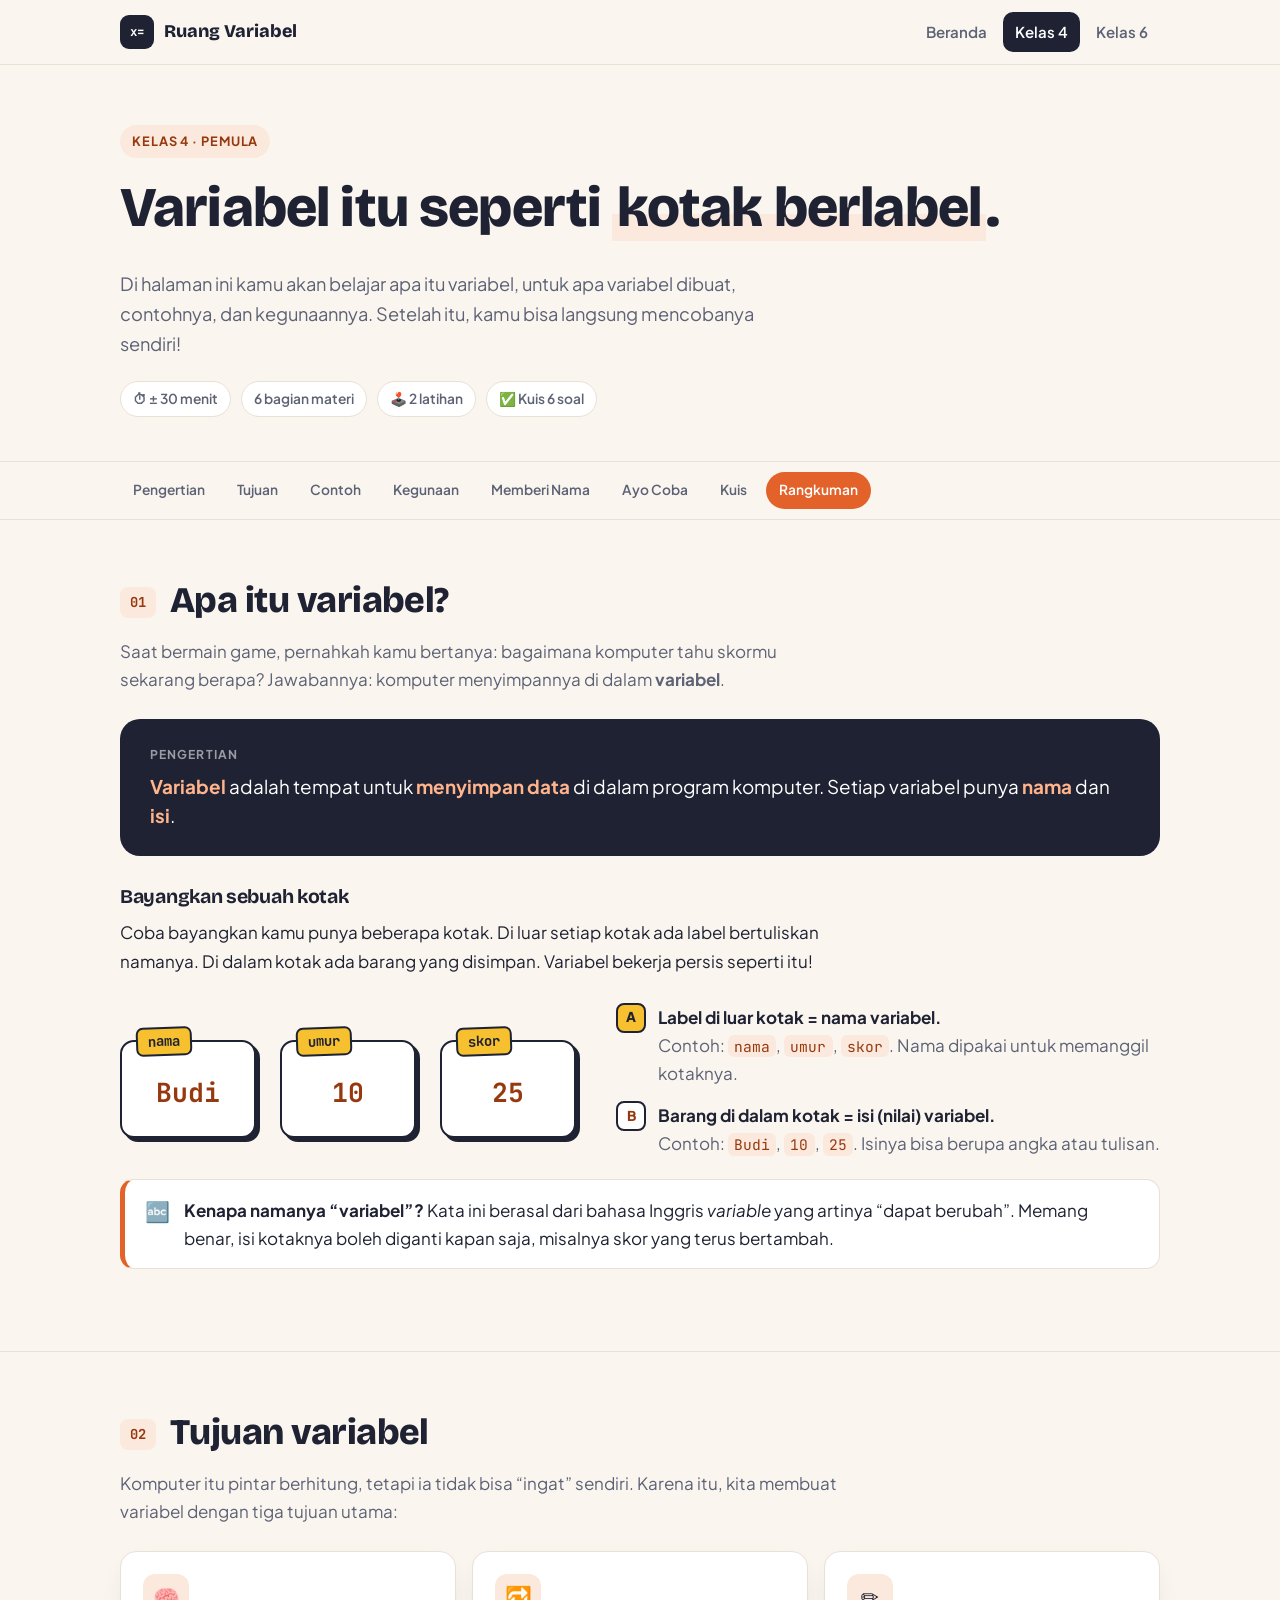
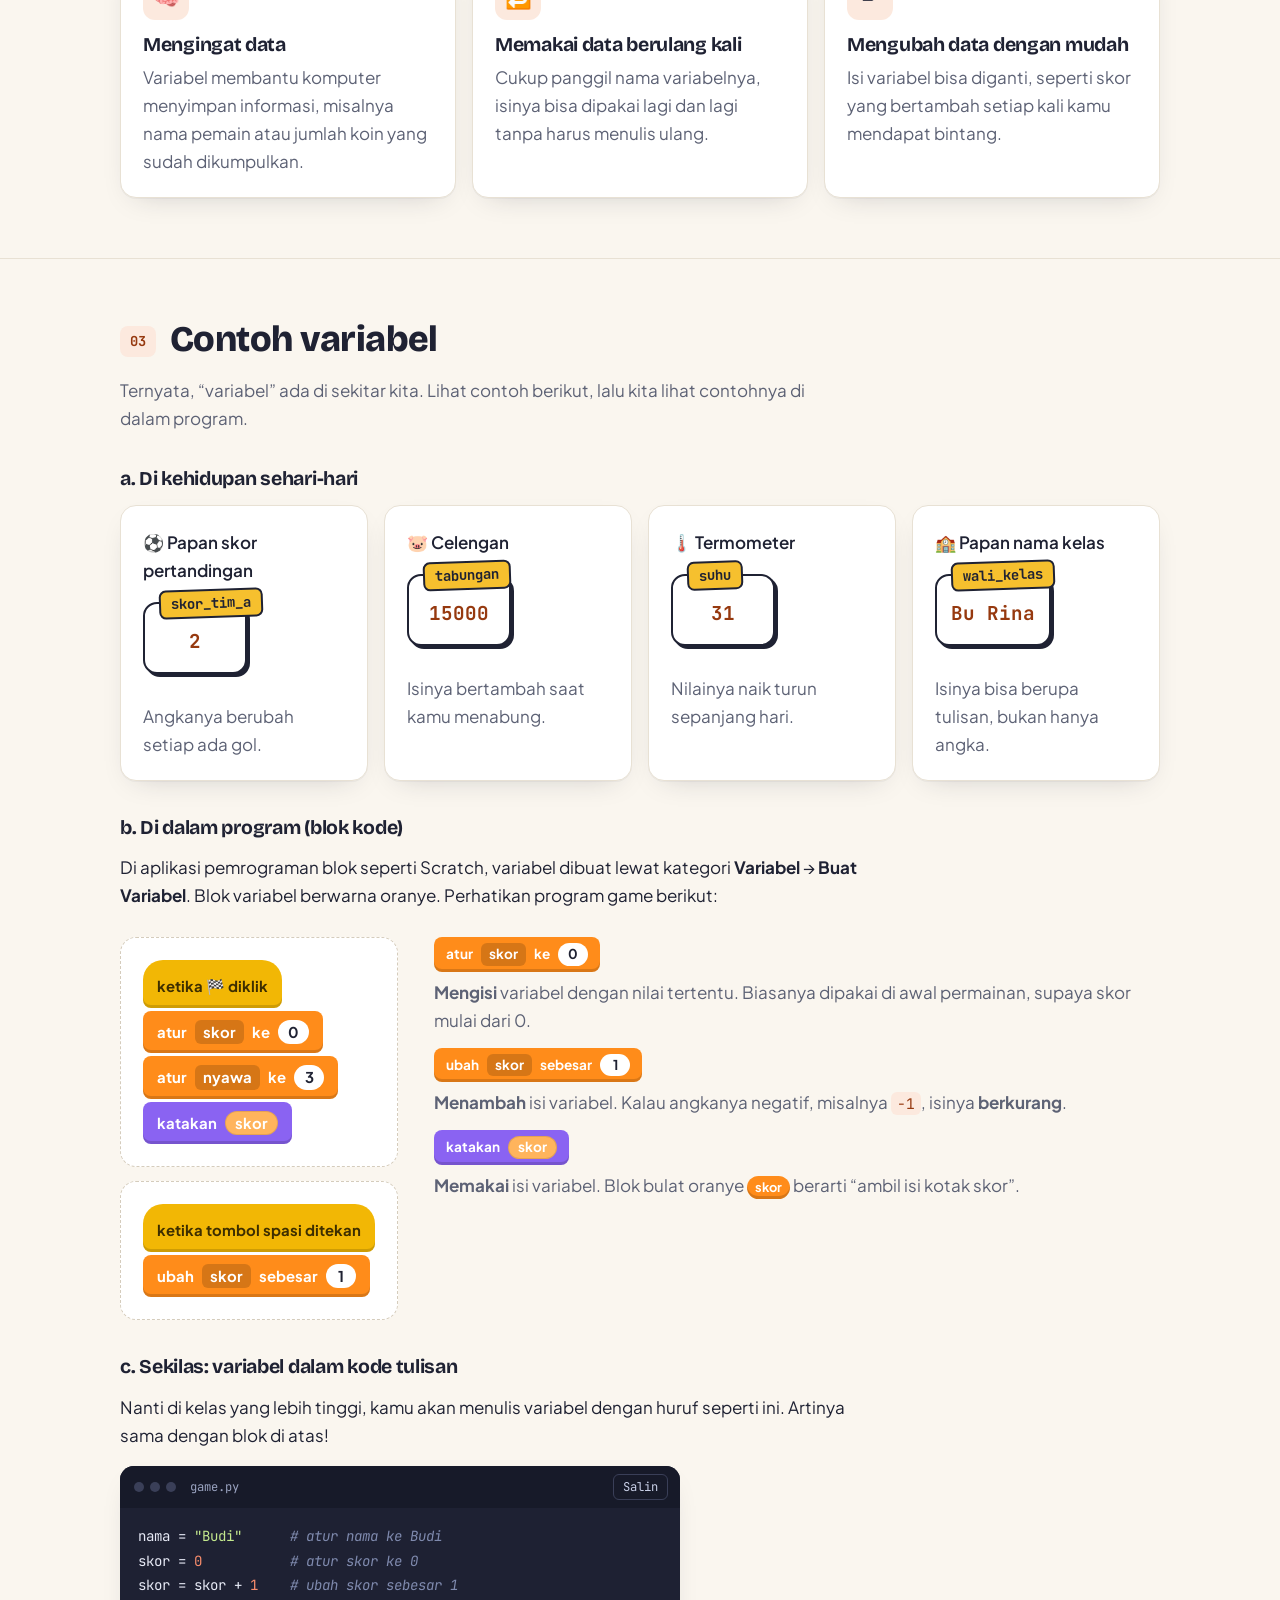
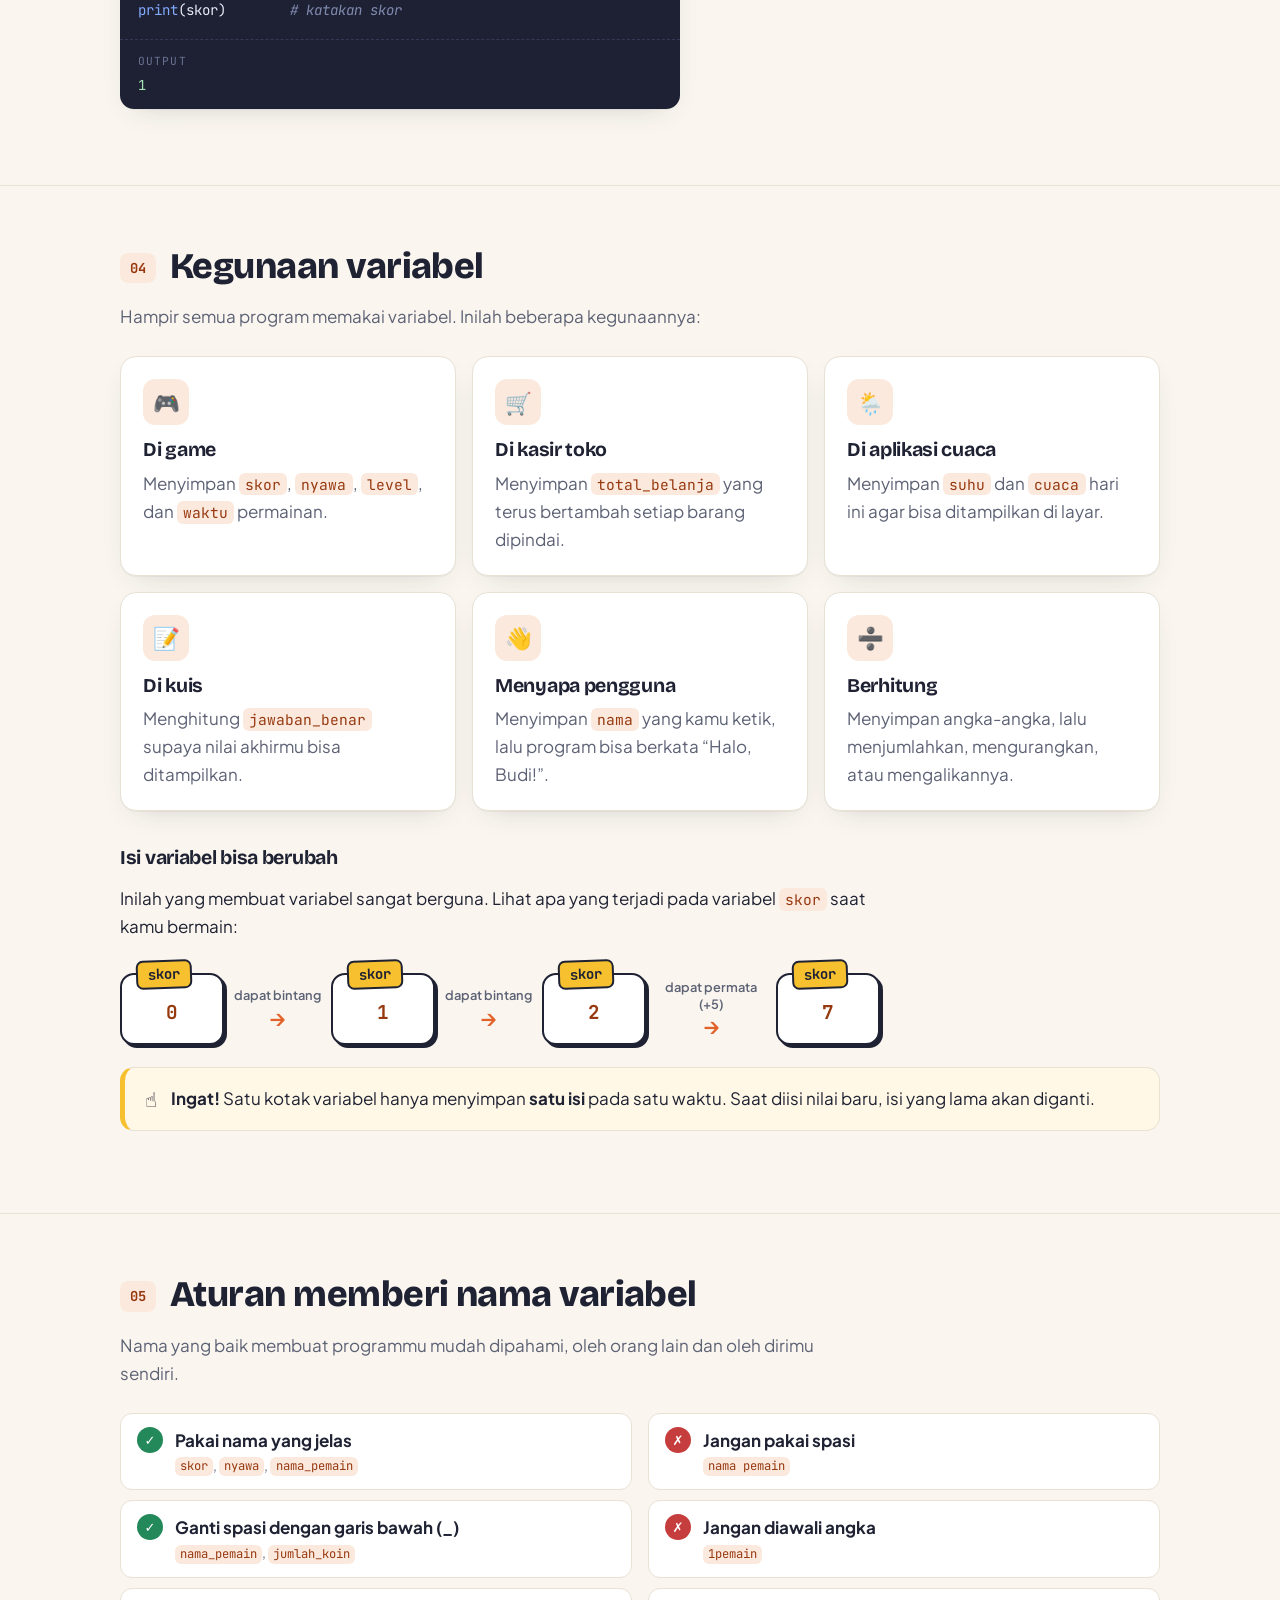
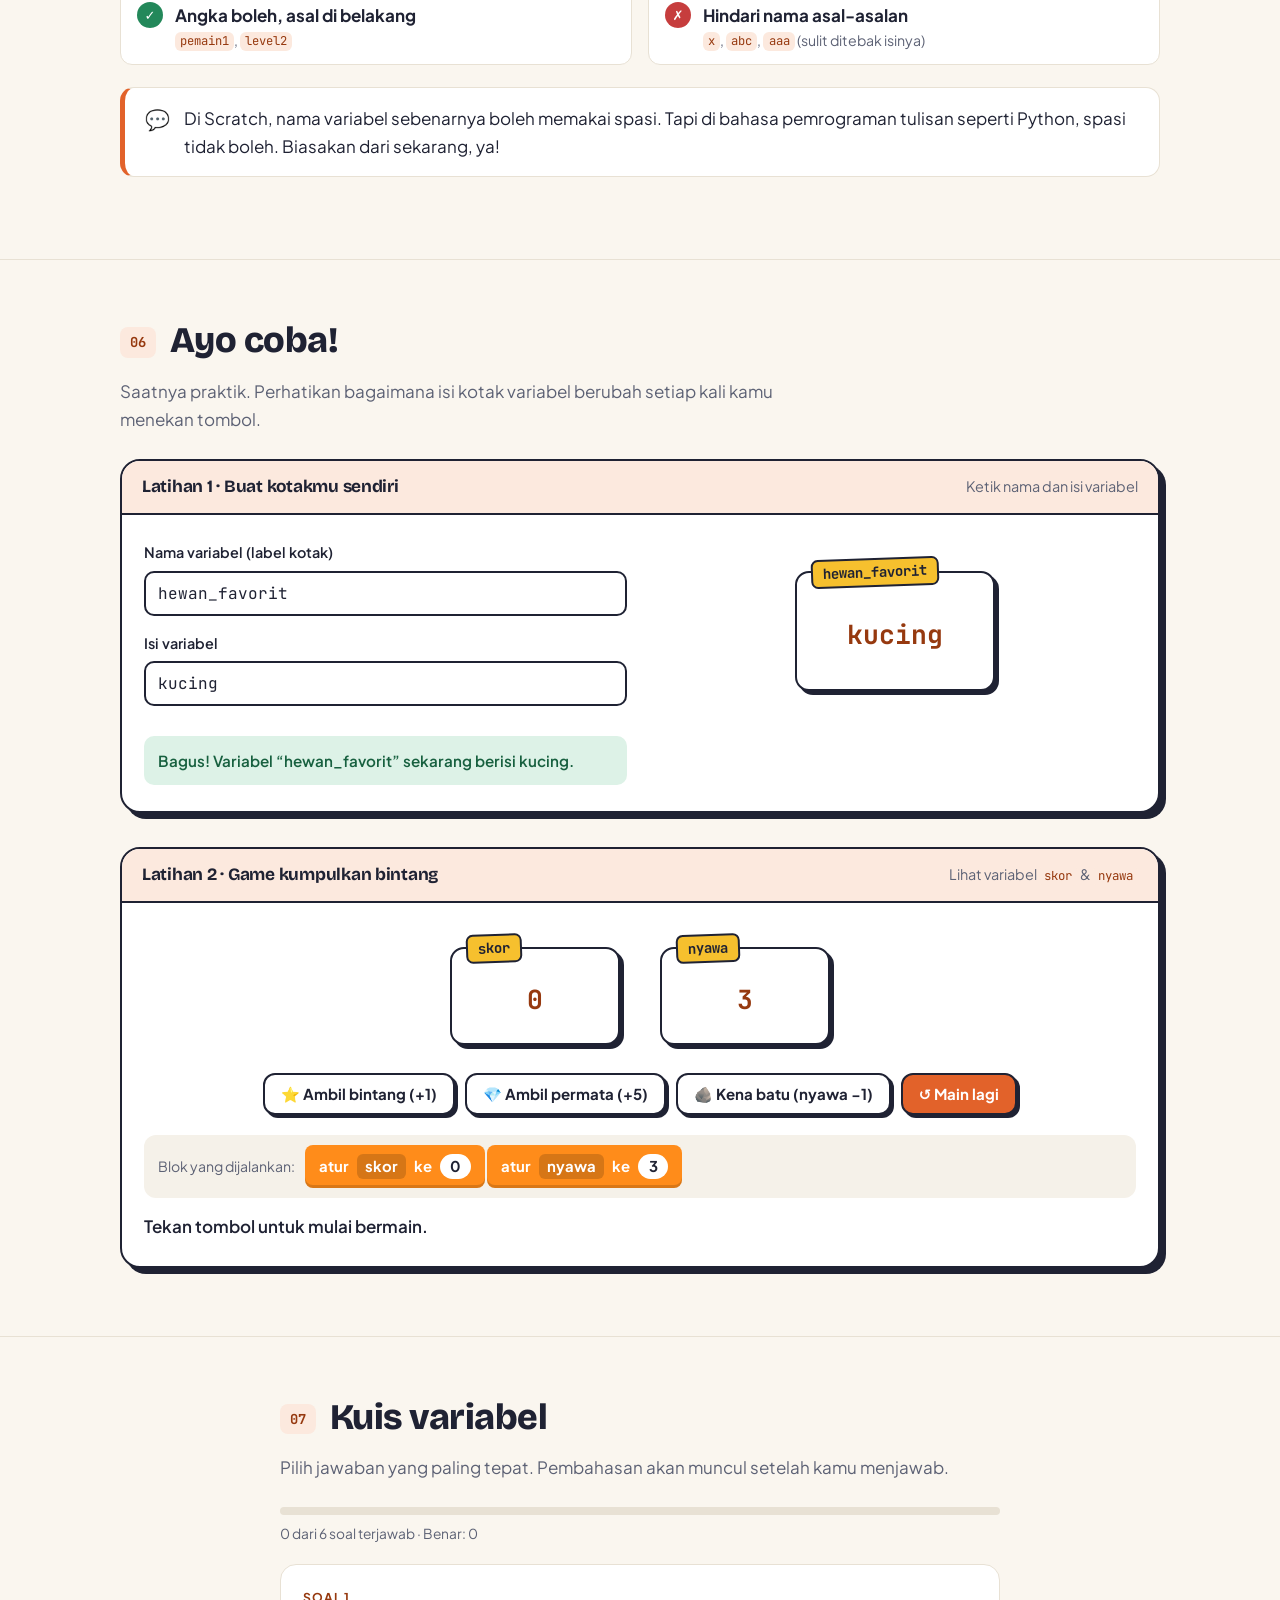
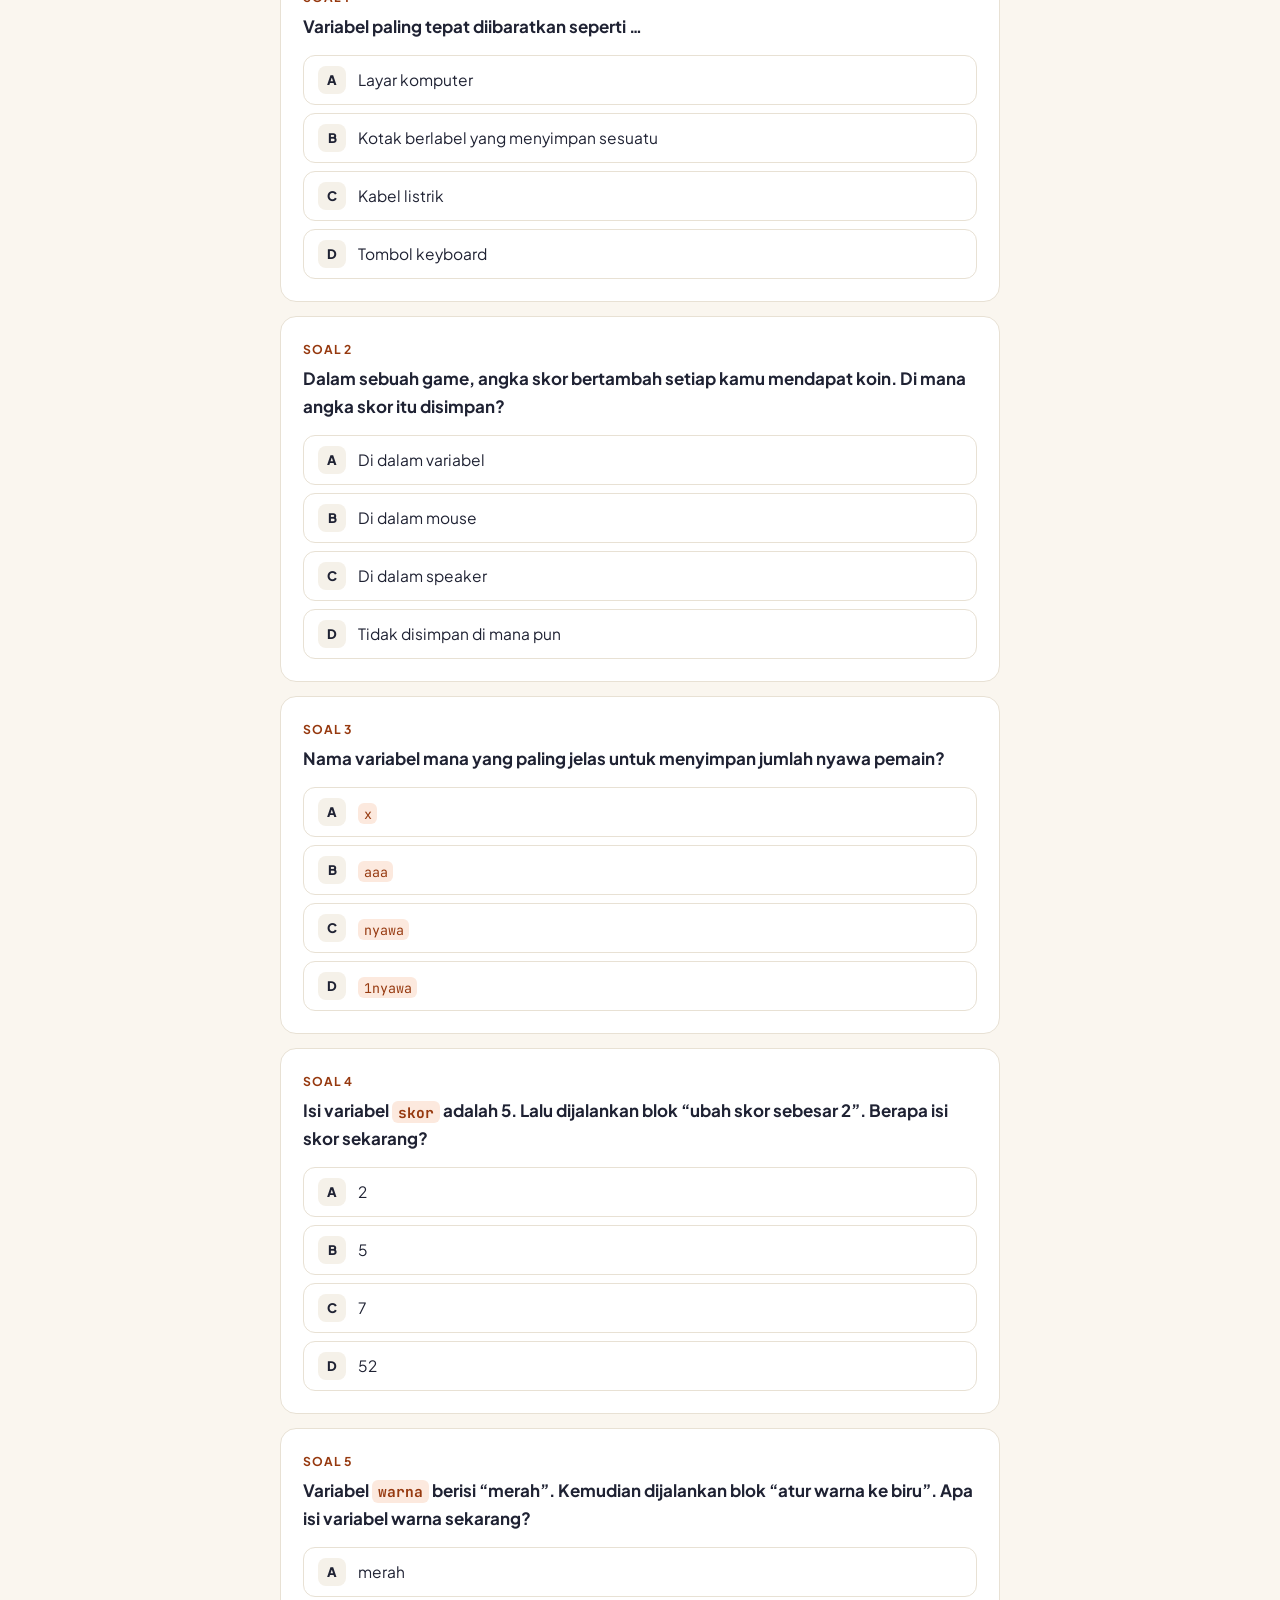
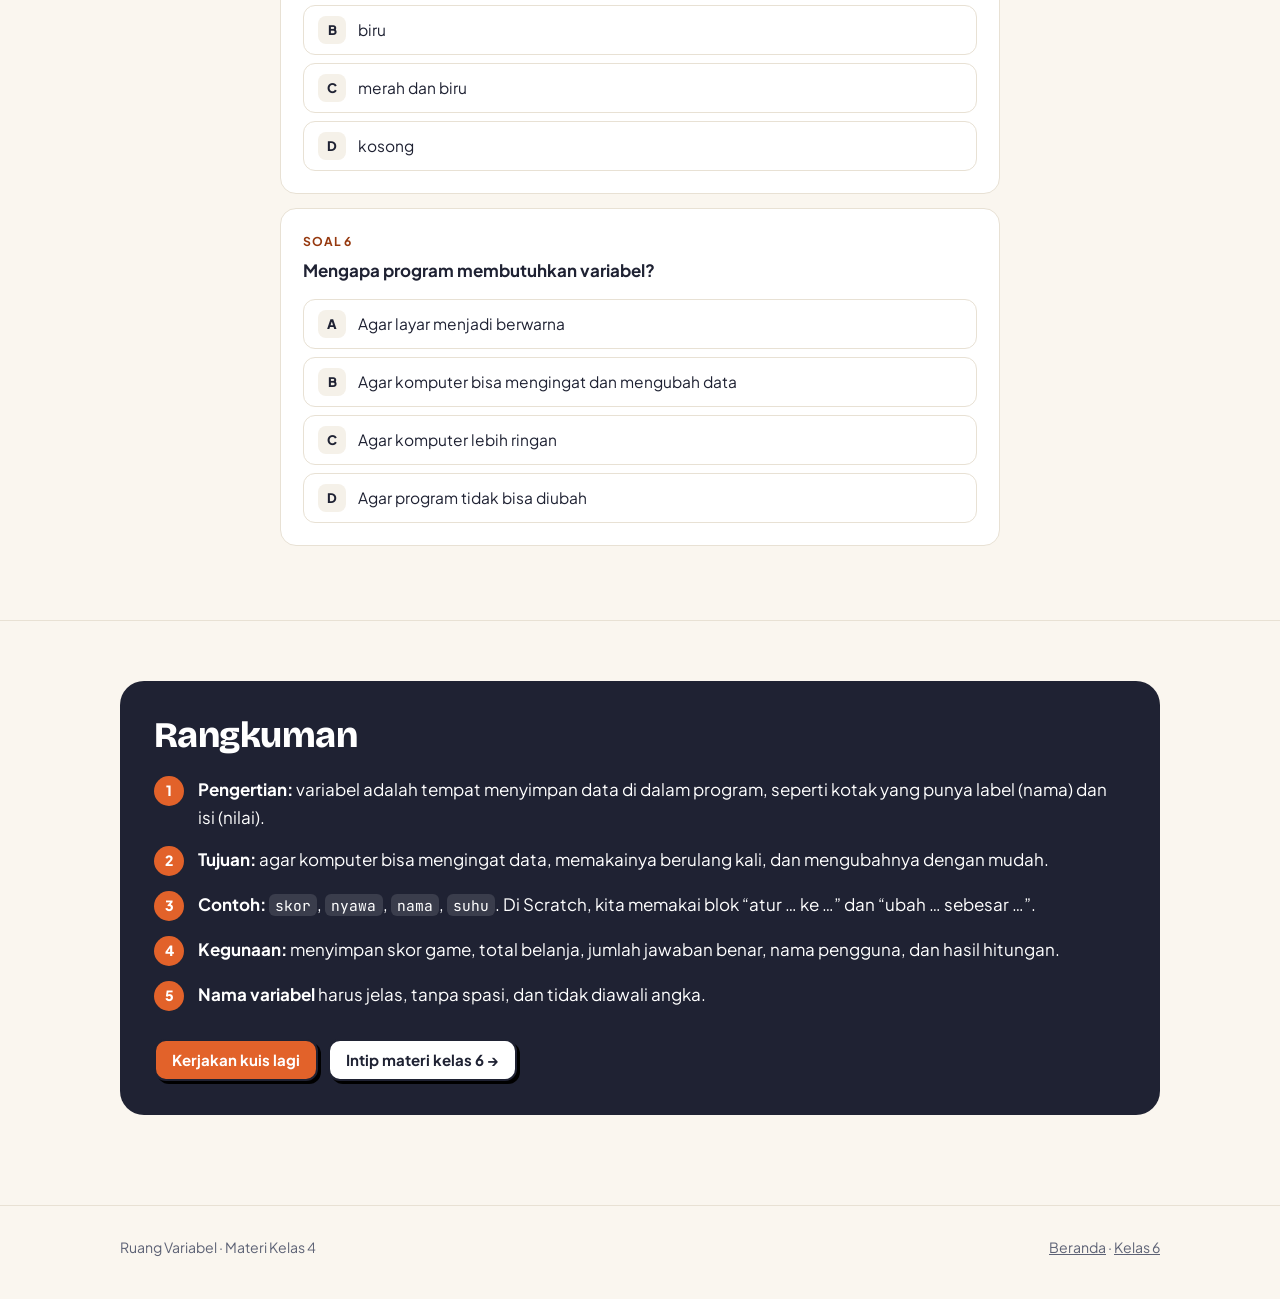
==== kelas-4.html @ c1d59a7d "Add files via upload" ====
<!doctype html>
<html lang="id">
<head>
  <meta charset="utf-8">
  <meta name="viewport" content="width=device-width, initial-scale=1">
  <title>Variabel Kelas 4 — Ruang Variabel</title>
  <meta name="description" content="Belajar variabel untuk kelas 4: pengertian, tujuan, contoh, kegunaan, aturan nama, game interaktif, dan kuis.">
  <meta name="theme-color" content="#FAF6EF">
  <link rel="icon" href="favicon.svg" type="image/svg+xml">
  <link rel="preconnect" href="https://fonts.googleapis.com">
  <link rel="preconnect" href="https://fonts.gstatic.com" crossorigin>
  <link href="https://fonts.googleapis.com/css2?family=Bricolage+Grotesque:opsz,wght@12..96,600;12..96,800&family=JetBrains+Mono:wght@400;600;700&family=Plus+Jakarta+Sans:wght@400;500;600;700&display=swap" rel="stylesheet">
  <link rel="stylesheet" href="style.css">
</head>
<body class="k4">

<header class="nav">
  <div class="container nav-inner">
    <a class="brand" href="index.html"><span class="brand-mark">x=</span><span class="brand-text">Ruang Variabel</span></a>
    <nav class="nav-links" aria-label="Navigasi utama">
      <a href="index.html">Beranda</a>
      <a href="kelas-4.html" aria-current="page">Kelas 4</a>
      <a href="kelas-6.html">Kelas 6</a>
    </nav>
  </div>
</header>

<main>
  <section class="hero">
    <div class="container">
      <span class="eyebrow">Kelas 4 · Pemula</span>
      <h1>Variabel itu seperti <span class="mark">kotak berlabel</span>.</h1>
      <p class="lead">Di halaman ini kamu akan belajar apa itu variabel, untuk apa variabel dibuat, contohnya, dan kegunaannya. Setelah itu, kamu bisa langsung mencobanya sendiri!</p>
      <div class="hero-meta">
        <span class="pill">⏱ ± 30 menit</span>
        <span class="pill">6 bagian materi</span>
        <span class="pill">🕹️ 2 latihan</span>
        <span class="pill">✅ Kuis 6 soal</span>
      </div>
    </div>
  </section>

  <nav class="toc" aria-label="Daftar isi">
    <div class="toc-inner">
      <a href="#pengertian">Pengertian</a>
      <a href="#tujuan">Tujuan</a>
      <a href="#contoh">Contoh</a>
      <a href="#kegunaan">Kegunaan</a>
      <a href="#nama">Memberi Nama</a>
      <a href="#coba">Ayo Coba</a>
      <a href="#kuis">Kuis</a>
      <a href="#rangkuman">Rangkuman</a>
    </div>
  </nav>

  <!-- 01 PENGERTIAN -->
  <section class="section" id="pengertian">
    <div class="container">
      <div class="section-head"><span class="section-num">01</span><h2>Apa itu variabel?</h2></div>
      <p class="section-intro">Saat bermain game, pernahkah kamu bertanya: bagaimana komputer tahu skormu sekarang berapa? Jawabannya: komputer menyimpannya di dalam <strong>variabel</strong>.</p>

      <div class="definition">
        <span class="label">Pengertian</span>
        <strong>Variabel</strong> adalah tempat untuk <strong>menyimpan data</strong> di dalam program komputer. Setiap variabel punya <strong>nama</strong> dan <strong>isi</strong>.
      </div>

      <h3>Bayangkan sebuah kotak</h3>
      <p class="prose">Coba bayangkan kamu punya beberapa kotak. Di luar setiap kotak ada label bertuliskan namanya. Di dalam kotak ada barang yang disimpan. Variabel bekerja persis seperti itu!</p>

      <div class="anatomy mt-2">
        <div class="vbox-row">
          <div class="vbox"><span class="vbox-label">nama</span><span class="vbox-value">Budi</span></div>
          <div class="vbox"><span class="vbox-label">umur</span><span class="vbox-value">10</span></div>
          <div class="vbox"><span class="vbox-label">skor</span><span class="vbox-value">25</span></div>
        </div>
        <ul class="anatomy-list">
          <li><span class="dot yellow">A</span><div><strong>Label di luar kotak = nama variabel.</strong><br><span class="muted">Contoh: <code>nama</code>, <code>umur</code>, <code>skor</code>. Nama dipakai untuk memanggil kotaknya.</span></div></li>
          <li><span class="dot white">B</span><div><strong>Barang di dalam kotak = isi (nilai) variabel.</strong><br><span class="muted">Contoh: <code>Budi</code>, <code>10</code>, <code>25</code>. Isinya bisa berupa angka atau tulisan.</span></div></li>
        </ul>
      </div>

      <div class="callout">
        <span class="callout-icon">🔤</span>
        <div><p><strong>Kenapa namanya “variabel”?</strong> Kata ini berasal dari bahasa Inggris <em>variable</em> yang artinya “dapat berubah”. Memang benar, isi kotaknya boleh diganti kapan saja, misalnya skor yang terus bertambah.</p></div>
      </div>
    </div>
  </section>

  <!-- 02 TUJUAN -->
  <section class="section" id="tujuan">
    <div class="container">
      <div class="section-head"><span class="section-num">02</span><h2>Tujuan variabel</h2></div>
      <p class="section-intro">Komputer itu pintar berhitung, tetapi ia tidak bisa “ingat” sendiri. Karena itu, kita membuat variabel dengan tiga tujuan utama:</p>
      <div class="grid grid-3">
        <div class="card">
          <div class="icon">🧠</div>
          <h3>Mengingat data</h3>
          <p>Variabel membantu komputer menyimpan informasi, misalnya nama pemain atau jumlah koin yang sudah dikumpulkan.</p>
        </div>
        <div class="card">
          <div class="icon">🔁</div>
          <h3>Memakai data berulang kali</h3>
          <p>Cukup panggil nama variabelnya, isinya bisa dipakai lagi dan lagi tanpa harus menulis ulang.</p>
        </div>
        <div class="card">
          <div class="icon">✏️</div>
          <h3>Mengubah data dengan mudah</h3>
          <p>Isi variabel bisa diganti, seperti skor yang bertambah setiap kali kamu mendapat bintang.</p>
        </div>
      </div>
    </div>
  </section>

  <!-- 03 CONTOH -->
  <section class="section" id="contoh">
    <div class="container">
      <div class="section-head"><span class="section-num">03</span><h2>Contoh variabel</h2></div>
      <p class="section-intro">Ternyata, “variabel” ada di sekitar kita. Lihat contoh berikut, lalu kita lihat contohnya di dalam program.</p>

      <h3 class="subhead">a. Di kehidupan sehari-hari</h3>
      <div class="grid grid-4">
        <div class="card">
          <p class="mb-0" style="color:var(--ink);font-weight:600">⚽ Papan skor pertandingan</p>
          <div class="vbox-row"><div class="vbox sm"><span class="vbox-label">skor_tim_a</span><span class="vbox-value">2</span></div></div>
          <p class="mt-2">Angkanya berubah setiap ada gol.</p>
        </div>
        <div class="card">
          <p class="mb-0" style="color:var(--ink);font-weight:600">🐷 Celengan</p>
          <div class="vbox-row"><div class="vbox sm"><span class="vbox-label">tabungan</span><span class="vbox-value">15000</span></div></div>
          <p class="mt-2">Isinya bertambah saat kamu menabung.</p>
        </div>
        <div class="card">
          <p class="mb-0" style="color:var(--ink);font-weight:600">🌡️ Termometer</p>
          <div class="vbox-row"><div class="vbox sm"><span class="vbox-label">suhu</span><span class="vbox-value">31</span></div></div>
          <p class="mt-2">Nilainya naik turun sepanjang hari.</p>
        </div>
        <div class="card">
          <p class="mb-0" style="color:var(--ink);font-weight:600">🏫 Papan nama kelas</p>
          <div class="vbox-row"><div class="vbox sm"><span class="vbox-label">wali_kelas</span><span class="vbox-value">Bu Rina</span></div></div>
          <p class="mt-2">Isinya bisa berupa tulisan, bukan hanya angka.</p>
        </div>
      </div>

      <h3 class="subhead">b. Di dalam program (blok kode)</h3>
      <p class="prose">Di aplikasi pemrograman blok seperti Scratch, variabel dibuat lewat kategori <strong>Variabel</strong> → <strong>Buat Variabel</strong>. Blok variabel berwarna oranye. Perhatikan program game berikut:</p>

      <div class="blocks-wrap mt-2">
        <div>
          <div class="blocks" aria-label="Program saat bendera hijau diklik">
            <span class="blk event">ketika 🏁 diklik</span>
            <span class="blk var">atur <span class="drop">skor</span> ke <span class="slot">0</span></span>
            <span class="blk var">atur <span class="drop">nyawa</span> ke <span class="slot">3</span></span>
            <span class="blk look">katakan <span class="rnd">skor</span></span>
          </div>
          <div class="blocks" aria-label="Program saat tombol spasi ditekan">
            <span class="blk event">ketika tombol spasi ditekan</span>
            <span class="blk var">ubah <span class="drop">skor</span> sebesar <span class="slot">1</span></span>
          </div>
        </div>
        <ul class="block-legend">
          <li>
            <span class="blk var">atur <span class="drop">skor</span> ke <span class="slot">0</span></span>
            <p><strong>Mengisi</strong> variabel dengan nilai tertentu. Biasanya dipakai di awal permainan, supaya skor mulai dari 0.</p>
          </li>
          <li>
            <span class="blk var">ubah <span class="drop">skor</span> sebesar <span class="slot">1</span></span>
            <p><strong>Menambah</strong> isi variabel. Kalau angkanya negatif, misalnya <code>-1</code>, isinya <strong>berkurang</strong>.</p>
          </li>
          <li>
            <span class="blk look">katakan <span class="rnd">skor</span></span>
            <p><strong>Memakai</strong> isi variabel. Blok bulat oranye <span class="blk var" style="padding:1px 8px;font-size:.8rem;border-radius:999px">skor</span> berarti “ambil isi kotak skor”.</p>
          </li>
        </ul>
      </div>

      <h3 class="subhead">c. Sekilas: variabel dalam kode tulisan</h3>
      <p class="prose">Nanti di kelas yang lebih tinggi, kamu akan menulis variabel dengan huruf seperti ini. Artinya sama dengan blok di atas!</p>
      <div class="code" style="max-width:560px">
        <div class="code-head"><span class="dots"><i></i><i></i><i></i><span>game.py</span></span><button class="copy-btn" type="button">Salin</button></div>
<pre><code data-lang="py">
nama = "Budi"      # atur nama ke Budi
skor = 0           # atur skor ke 0
skor = skor + 1    # ubah skor sebesar 1
print(skor)        # katakan skor
</code></pre>
        <div class="code-out">1</div>
      </div>
    </div>
  </section>

  <!-- 04 KEGUNAAN -->
  <section class="section" id="kegunaan">
    <div class="container">
      <div class="section-head"><span class="section-num">04</span><h2>Kegunaan variabel</h2></div>
      <p class="section-intro">Hampir semua program memakai variabel. Inilah beberapa kegunaannya:</p>
      <div class="grid grid-3">
        <div class="card">
          <div class="icon">🎮</div>
          <h3>Di game</h3>
          <p>Menyimpan <code>skor</code>, <code>nyawa</code>, <code>level</code>, dan <code>waktu</code> permainan.</p>
        </div>
        <div class="card">
          <div class="icon">🛒</div>
          <h3>Di kasir toko</h3>
          <p>Menyimpan <code>total_belanja</code> yang terus bertambah setiap barang dipindai.</p>
        </div>
        <div class="card">
          <div class="icon">🌦️</div>
          <h3>Di aplikasi cuaca</h3>
          <p>Menyimpan <code>suhu</code> dan <code>cuaca</code> hari ini agar bisa ditampilkan di layar.</p>
        </div>
        <div class="card">
          <div class="icon">📝</div>
          <h3>Di kuis</h3>
          <p>Menghitung <code>jawaban_benar</code> supaya nilai akhirmu bisa ditampilkan.</p>
        </div>
        <div class="card">
          <div class="icon">👋</div>
          <h3>Menyapa pengguna</h3>
          <p>Menyimpan <code>nama</code> yang kamu ketik, lalu program bisa berkata “Halo, Budi!”.</p>
        </div>
        <div class="card">
          <div class="icon">➗</div>
          <h3>Berhitung</h3>
          <p>Menyimpan angka-angka, lalu menjumlahkan, mengurangkan, atau mengalikannya.</p>
        </div>
      </div>

      <h3 class="subhead">Isi variabel bisa berubah</h3>
      <p class="prose">Inilah yang membuat variabel sangat berguna. Lihat apa yang terjadi pada variabel <code>skor</code> saat kamu bermain:</p>
      <div class="timeline">
        <div class="vbox sm"><span class="vbox-label">skor</span><span class="vbox-value">0</span></div>
        <div class="step-arrow">dapat bintang</div>
        <div class="vbox sm"><span class="vbox-label">skor</span><span class="vbox-value">1</span></div>
        <div class="step-arrow">dapat bintang</div>
        <div class="vbox sm"><span class="vbox-label">skor</span><span class="vbox-value">2</span></div>
        <div class="step-arrow">dapat permata (+5)</div>
        <div class="vbox sm"><span class="vbox-label">skor</span><span class="vbox-value">7</span></div>
      </div>
      <div class="callout warn mt-2">
        <span class="callout-icon">☝️</span>
        <div><p><strong>Ingat!</strong> Satu kotak variabel hanya menyimpan <strong>satu isi</strong> pada satu waktu. Saat diisi nilai baru, isi yang lama akan diganti.</p></div>
      </div>
    </div>
  </section>

  <!-- 05 MEMBERI NAMA -->
  <section class="section" id="nama">
    <div class="container">
      <div class="section-head"><span class="section-num">05</span><h2>Aturan memberi nama variabel</h2></div>
      <p class="section-intro">Nama yang baik membuat programmu mudah dipahami, oleh orang lain dan oleh dirimu sendiri.</p>

      <div class="grid grid-2">
        <ul class="rules">
          <li><span class="badge-ok">✓</span><p><strong>Pakai nama yang jelas</strong><small><code>skor</code>, <code>nyawa</code>, <code>nama_pemain</code></small></p></li>
          <li><span class="badge-ok">✓</span><p><strong>Ganti spasi dengan garis bawah (_)</strong><small><code>nama_pemain</code>, <code>jumlah_koin</code></small></p></li>
          <li><span class="badge-ok">✓</span><p><strong>Angka boleh, asal di belakang</strong><small><code>pemain1</code>, <code>level2</code></small></p></li>
        </ul>
        <ul class="rules">
          <li><span class="badge-bad">✗</span><p><strong>Jangan pakai spasi</strong><small><code>nama pemain</code></small></p></li>
          <li><span class="badge-bad">✗</span><p><strong>Jangan diawali angka</strong><small><code>1pemain</code></small></p></li>
          <li><span class="badge-bad">✗</span><p><strong>Hindari nama asal-asalan</strong><small><code>x</code>, <code>abc</code>, <code>aaa</code> (sulit ditebak isinya)</small></p></li>
        </ul>
      </div>

      <div class="callout">
        <span class="callout-icon">💬</span>
        <div><p>Di Scratch, nama variabel sebenarnya boleh memakai spasi. Tapi di bahasa pemrograman tulisan seperti Python, spasi tidak boleh. Biasakan dari sekarang, ya!</p></div>
      </div>
    </div>
  </section>

  <!-- 06 AYO COBA -->
  <section class="section" id="coba">
    <div class="container">
      <div class="section-head"><span class="section-num">06</span><h2>Ayo coba!</h2></div>
      <p class="section-intro">Saatnya praktik. Perhatikan bagaimana isi kotak variabel berubah setiap kali kamu menekan tombol.</p>

      <div class="demo" data-maker>
        <div class="demo-head">
          <h3>Latihan 1 · Buat kotakmu sendiri</h3>
          <p>Ketik nama dan isi variabel</p>
        </div>
        <div class="demo-body demo-split">
          <div class="grid">
            <label class="field">Nama variabel (label kotak)
              <input type="text" data-name value="hewan_favorit" autocomplete="off" spellcheck="false">
            </label>
            <label class="field">Isi variabel
              <input type="text" data-value value="kucing" autocomplete="off" spellcheck="false">
            </label>
            <div class="feedback" aria-live="polite"></div>
          </div>
          <div style="display:flex;justify-content:center;align-items:center;min-height:180px">
            <div class="vbox" style="min-width:200px;min-height:120px"><span class="vbox-label">…</span><span class="vbox-value">…</span></div>
          </div>
        </div>
      </div>

      <div class="demo" data-game>
        <div class="demo-head">
          <h3>Latihan 2 · Game kumpulkan bintang</h3>
          <p>Lihat variabel <code>skor</code> &amp; <code>nyawa</code></p>
        </div>
        <div class="demo-body">
          <div class="vbox-row" style="justify-content:center;gap:34px 40px">
            <div class="vbox" data-var="skor" style="min-width:170px"><span class="vbox-label">skor</span><span class="vbox-value">0</span></div>
            <div class="vbox" data-var="nyawa" style="min-width:170px"><span class="vbox-label">nyawa</span><span class="vbox-value">3</span></div>
          </div>
          <div class="btn-row mt-2" style="justify-content:center">
            <button class="btn" type="button" data-act="bintang">⭐ Ambil bintang (+1)</button>
            <button class="btn" type="button" data-act="permata">💎 Ambil permata (+5)</button>
            <button class="btn" type="button" data-act="batu">🪨 Kena batu (nyawa −1)</button>
            <button class="btn btn-primary" type="button" data-act="ulang">↺ Main lagi</button>
          </div>
          <div class="status-line"><span>Blok yang dijalankan:</span> <span data-block><span class="blk var">atur <span class="drop">skor</span> ke <span class="slot">0</span></span> <span class="blk var">atur <span class="drop">nyawa</span> ke <span class="slot">3</span></span></span></div>
          <p class="game-msg" data-msg aria-live="polite">Tekan tombol untuk mulai bermain.</p>
        </div>
      </div>
    </div>
  </section>

  <!-- 07 KUIS -->
  <section class="section quiz-block" id="kuis">
    <div class="container prose" data-quiz="QUIZ_K4">
      <div class="section-head"><span class="section-num">07</span><h2>Kuis variabel</h2></div>
      <p class="section-intro">Pilih jawaban yang paling tepat. Pembahasan akan muncul setelah kamu menjawab.</p>
      <div class="quiz-bar"><span></span></div>
      <p class="quiz-status"></p>
      <div class="quiz-list"></div>
      <div class="quiz-result" hidden>
        <p class="mb-0">Skor kamu</p>
        <div class="score"></div>
        <p class="msg"></p>
        <button class="btn btn-primary quiz-reset" type="button">↺ Ulangi kuis</button>
      </div>
    </div>
  </section>

  <!-- RANGKUMAN -->
  <section class="section" id="rangkuman">
    <div class="container">
      <div class="recap">
        <h2>Rangkuman</h2>
        <ol>
          <li><span><strong>Pengertian:</strong> variabel adalah tempat menyimpan data di dalam program, seperti kotak yang punya label (nama) dan isi (nilai).</span></li>
          <li><span><strong>Tujuan:</strong> agar komputer bisa mengingat data, memakainya berulang kali, dan mengubahnya dengan mudah.</span></li>
          <li><span><strong>Contoh:</strong> <code>skor</code>, <code>nyawa</code>, <code>nama</code>, <code>suhu</code>. Di Scratch, kita memakai blok “atur … ke …” dan “ubah … sebesar …”.</span></li>
          <li><span><strong>Kegunaan:</strong> menyimpan skor game, total belanja, jumlah jawaban benar, nama pengguna, dan hasil hitungan.</span></li>
          <li><span><strong>Nama variabel</strong> harus jelas, tanpa spasi, dan tidak diawali angka.</span></li>
        </ol>
        <div class="btn-row">
          <a class="btn btn-primary" href="#kuis">Kerjakan kuis lagi</a>
          <a class="btn" href="kelas-6.html">Intip materi kelas 6 →</a>
        </div>
      </div>
    </div>
  </section>
</main>

<footer class="footer">
  <div class="container footer-inner">
    <span>Ruang Variabel · Materi Kelas 4</span>
    <span><a href="index.html">Beranda</a> · <a href="kelas-6.html">Kelas 6</a></span>
  </div>
</footer>

<script>
  window.QUIZ_K4 = [
    {
      q: "Variabel paling tepat diibaratkan seperti …",
      o: ["Layar komputer", "Kotak berlabel yang menyimpan sesuatu", "Kabel listrik", "Tombol keyboard"],
      a: 1,
      e: "Variabel seperti kotak: labelnya adalah nama variabel, isinya adalah nilai yang disimpan."
    },
    {
      q: "Dalam sebuah game, angka skor bertambah setiap kamu mendapat koin. Di mana angka skor itu disimpan?",
      o: ["Di dalam variabel", "Di dalam mouse", "Di dalam speaker", "Tidak disimpan di mana pun"],
      a: 0,
      e: "Skor disimpan di variabel agar komputer bisa mengingat dan mengubahnya selama permainan."
    },
    {
      q: "Nama variabel mana yang paling jelas untuk menyimpan jumlah nyawa pemain?",
      o: ["<code>x</code>", "<code>aaa</code>", "<code>nyawa</code>", "<code>1nyawa</code>"],
      a: 2,
      e: "<code>nyawa</code> langsung menjelaskan isinya. <code>1nyawa</code> salah karena diawali angka."
    },
    {
      q: "Isi variabel <code>skor</code> adalah 5. Lalu dijalankan blok “ubah skor sebesar 2”. Berapa isi skor sekarang?",
      o: ["2", "5", "7", "52"],
      a: 2,
      e: "“Ubah sebesar 2” berarti isi lama ditambah 2: 5 + 2 = 7."
    },
    {
      q: "Variabel <code>warna</code> berisi “merah”. Kemudian dijalankan blok “atur warna ke biru”. Apa isi variabel warna sekarang?",
      o: ["merah", "biru", "merah dan biru", "kosong"],
      a: 1,
      e: "Satu variabel hanya menyimpan satu isi. Isi lama (merah) diganti dengan isi baru (biru)."
    },
    {
      q: "Mengapa program membutuhkan variabel?",
      o: ["Agar layar menjadi berwarna", "Agar komputer bisa mengingat dan mengubah data", "Agar komputer lebih ringan", "Agar program tidak bisa diubah"],
      a: 1,
      e: "Tujuan utama variabel adalah menyimpan data supaya bisa diingat, dipakai lagi, dan diubah."
    }
  ];
</script>
<script src="script.js"></script>
</body>
</html>
---- style.css ----
/* =========================================================
   Ruang Variabel — tema bersama
   ========================================================= */
:root {
  --bg: #FAF6EF;
  --surface: #FFFFFF;
  --surface-2: #F5F1E9;
  --ink: #1F2233;
  --muted: #5D6275;
  --line: #E8E1D4;

  --k4: #E2622A;
  --k4-soft: #FCE9DE;
  --k4-ink: #96390F;
  --k4-on-dark: #FFB48C;

  --k6: #4053CC;
  --k6-soft: #E6E9FB;
  --k6-ink: #26338A;
  --k6-on-dark: #AEB9FF;

  --ok: #23885A;
  --ok-soft: #DDF2E7;
  --bad: #C63D3D;
  --bad-soft: #FBE3E3;
  --yellow: #F6C02E;
  --code-bg: #1E2133;

  --radius: 16px;
  --shadow: 0 1px 0 rgba(31, 34, 51, .04), 0 10px 28px -16px rgba(31, 34, 51, .25);

  --accent: var(--ink);
  --accent-soft: #ECE8F4;
  --accent-ink: var(--ink);
  --accent-on-dark: #FFD66B;
}

body.k4 { --accent: var(--k4); --accent-soft: var(--k4-soft); --accent-ink: var(--k4-ink); --accent-on-dark: var(--k4-on-dark); }
body.k6 { --accent: var(--k6); --accent-soft: var(--k6-soft); --accent-ink: var(--k6-ink); --accent-on-dark: var(--k6-on-dark); }

*, *::before, *::after { box-sizing: border-box; }

html { scroll-behavior: smooth; scroll-padding-top: 130px; }

body {
  margin: 0;
  background: var(--bg);
  color: var(--ink);
  font-family: "Plus Jakarta Sans", system-ui, -apple-system, "Segoe UI", sans-serif;
  font-size: 17px;
  line-height: 1.65;
  -webkit-font-smoothing: antialiased;
}

h1, h2, h3, h4 {
  font-family: "Bricolage Grotesque", system-ui, sans-serif;
  line-height: 1.15;
  letter-spacing: -0.015em;
  margin: 0 0 .5em;
}
h1 { font-size: clamp(2.1rem, 5.2vw, 3.5rem); font-weight: 800; }
h2 { font-size: clamp(1.6rem, 3.3vw, 2.25rem); font-weight: 800; }
h3 { font-size: 1.22rem; font-weight: 700; }
p { margin: 0 0 1em; }
a { color: var(--accent-ink); }
strong { font-weight: 700; }

code, pre, kbd { font-family: "JetBrains Mono", ui-monospace, SFMono-Regular, Menlo, monospace; }
:not(pre) > code {
  font-size: .86em;
  background: var(--accent-soft);
  color: var(--accent-ink);
  padding: .12em .42em;
  border-radius: 6px;
  white-space: nowrap;
}

.container { width: 100%; max-width: 1080px; margin: 0 auto; padding: 0 20px; }
.prose { max-width: 760px; }
.muted { color: var(--muted); }
.mt-0 { margin-top: 0; }
.mt-2 { margin-top: 28px; }
.mb-0 { margin-bottom: 0; }

/* ---------- Navigasi ---------- */
.nav {
  position: sticky; top: 0; z-index: 50;
  background: rgba(250, 246, 239, .9);
  backdrop-filter: blur(10px);
  -webkit-backdrop-filter: blur(10px);
  border-bottom: 1px solid var(--line);
}
.nav-inner { display: flex; align-items: center; justify-content: space-between; height: 64px; gap: 16px; }
.brand {
  display: flex; align-items: center; gap: 10px;
  font-family: "Bricolage Grotesque", system-ui, sans-serif;
  font-weight: 800; font-size: 1.12rem; color: var(--ink); text-decoration: none;
}
.brand-mark {
  display: grid; place-items: center; width: 34px; height: 34px; border-radius: 9px;
  background: var(--ink); color: #fff;
  font-family: "JetBrains Mono", monospace; font-size: .78rem; font-weight: 700;
}
.nav-links { display: flex; gap: 4px; }
.nav-links a {
  color: var(--muted); text-decoration: none; font-weight: 600; font-size: .94rem;
  padding: 8px 12px; border-radius: 10px;
}
.nav-links a:hover { background: var(--surface); color: var(--ink); }
.nav-links a[aria-current="page"] { background: var(--ink); color: #fff; }
@media (max-width: 560px) {
  .brand-text { display: none; }
  .nav-links a { padding: 8px 10px; }
}

/* ---------- Hero ---------- */
.hero { padding: 60px 0 44px; }
.eyebrow {
  display: inline-flex; align-items: center; gap: 8px;
  font-weight: 700; font-size: .8rem; letter-spacing: .07em; text-transform: uppercase;
  color: var(--accent-ink); background: var(--accent-soft);
  padding: 6px 12px; border-radius: 999px; margin-bottom: 18px;
}
.lead { font-size: 1.14rem; color: var(--muted); max-width: 660px; }
.mark { background: linear-gradient(transparent 60%, var(--accent-soft) 60%); padding: 0 .08em; }
.hero-meta { display: flex; flex-wrap: wrap; gap: 10px; margin-top: 22px; }
.pill {
  font-size: .86rem; font-weight: 600; color: var(--muted);
  background: var(--surface); border: 1px solid var(--line);
  padding: 6px 12px; border-radius: 999px;
}

.hero-grid { display: grid; grid-template-columns: 1.2fr .8fr; gap: 40px; align-items: center; }
.hero-art { position: relative; height: 320px; }
.hero-art .vbox { position: absolute; }
.hero-art .a1 { left: 4%; top: 22px; transform: rotate(-4deg); }
.hero-art .a2 { right: 4%; top: 70px; transform: rotate(3deg); }
.hero-art .a3 { left: 18%; bottom: 40px; transform: rotate(1.5deg); }
.hero-art .code-chip {
  position: absolute; right: 0; bottom: 0;
  background: var(--code-bg); color: #E6E9F5; border-radius: 12px;
  padding: 10px 14px; font-family: "JetBrains Mono", monospace; font-size: .86rem;
  box-shadow: var(--shadow);
}
@media (max-width: 820px) {
  .hero-grid { grid-template-columns: 1fr; }
  .hero-art { height: auto; display: flex; flex-wrap: wrap; gap: 30px 20px; padding-top: 16px; }
  .hero-art .vbox, .hero-art .code-chip { position: relative; inset: auto; }
}

/* ---------- Daftar isi (chips) ---------- */
.toc {
  position: sticky; top: 64px; z-index: 40;
  background: rgba(250, 246, 239, .92);
  backdrop-filter: blur(8px);
  -webkit-backdrop-filter: blur(8px);
  border-top: 1px solid var(--line);
  border-bottom: 1px solid var(--line);
}
.toc-inner {
  display: flex; gap: 6px; overflow-x: auto; padding: 10px 20px;
  max-width: 1080px; margin: 0 auto; scrollbar-width: none;
}
.toc-inner::-webkit-scrollbar { display: none; }
.toc a {
  flex: none; font-size: .86rem; font-weight: 600; color: var(--muted); text-decoration: none;
  padding: 6px 12px; border-radius: 999px; border: 1px solid transparent;
}
.toc a:hover { color: var(--ink); border-color: var(--line); background: var(--surface); }
.toc a.active { background: var(--accent); color: #fff; }

/* ---------- Section ---------- */
.section { padding: 60px 0; }
.section + .section { border-top: 1px solid var(--line); }
.section-head { display: flex; align-items: baseline; gap: 14px; margin-bottom: 14px; }
.section-num {
  flex: none; transform: translateY(-5px);
  font-family: "JetBrains Mono", monospace; font-weight: 700; font-size: .86rem;
  color: var(--accent-ink); background: var(--accent-soft);
  padding: 4px 10px; border-radius: 8px;
}
.section-head h2 { margin: 0; }
.section-intro { color: var(--muted); max-width: 720px; margin-bottom: 26px; }
.subhead { margin: 36px 0 14px; }

/* ---------- Grid & kartu ---------- */
.grid { display: grid; gap: 16px; }
.grid-2 { grid-template-columns: repeat(2, minmax(0, 1fr)); }
.grid-3 { grid-template-columns: repeat(3, minmax(0, 1fr)); }
.grid-4 { grid-template-columns: repeat(4, minmax(0, 1fr)); }
@media (max-width: 900px) { .grid-3, .grid-4 { grid-template-columns: repeat(2, minmax(0, 1fr)); } }
@media (max-width: 620px) { .grid-2, .grid-3, .grid-4 { grid-template-columns: minmax(0, 1fr); } }
.grid > *, .demo-split > *, .tracer > *, .blocks-wrap > *, .anatomy > * { min-width: 0; }

.card {
  background: var(--surface); border: 1px solid var(--line); border-radius: var(--radius);
  padding: 22px; box-shadow: var(--shadow);
}
.card h3 { margin-bottom: .35em; }
.card p { color: var(--muted); }
.card p:last-child { margin-bottom: 0; }
.card .icon {
  width: 46px; height: 46px; border-radius: 12px; display: grid; place-items: center;
  background: var(--accent-soft); font-size: 1.35rem; margin-bottom: 14px;
}
.card .code { margin-bottom: 0; }
.card-tag {
  display: inline-block; font-size: .74rem; font-weight: 700; letter-spacing: .05em; text-transform: uppercase;
  padding: 3px 9px; border-radius: 6px; margin-bottom: 10px;
}
.tag-bad { background: var(--bad-soft); color: #8E2626; }
.tag-good { background: var(--ok-soft); color: #17603F; }

/* ---------- Definisi ---------- */
.definition {
  background: var(--ink); color: #fff; border-radius: 20px;
  padding: 26px 30px; font-size: 1.18rem; line-height: 1.55; margin: 10px 0 30px;
}
.definition .label {
  display: block; font-size: .76rem; font-weight: 700; letter-spacing: .09em; text-transform: uppercase;
  color: rgba(255, 255, 255, .55); margin-bottom: 8px;
}
.definition strong { color: var(--accent-on-dark); }
.definition :not(pre) > code { background: rgba(255,255,255,.12); color: #fff; }

/* ---------- Kotak variabel ---------- */
.vbox-row { display: flex; flex-wrap: wrap; gap: 34px 24px; padding-top: 18px; }
.vbox {
  position: relative; min-width: 136px; min-height: 98px; padding: 28px 20px 20px;
  background: var(--surface); border: 2px solid var(--ink); border-radius: 14px;
  box-shadow: 4px 4px 0 var(--ink);
  display: flex; align-items: center; justify-content: center;
}
.vbox-label {
  position: absolute; top: -15px; left: 14px;
  background: var(--yellow); border: 2px solid var(--ink); border-radius: 7px;
  padding: 1px 10px; font-family: "JetBrains Mono", monospace; font-weight: 700; font-size: .88rem;
  transform: rotate(-2deg); white-space: nowrap;
}
.vbox-value {
  font-family: "JetBrains Mono", monospace; font-weight: 700; font-size: 1.65rem;
  color: var(--accent-ink); white-space: nowrap;
}
.vbox-type {
  position: absolute; bottom: -12px; right: 12px;
  font-family: "JetBrains Mono", monospace; font-size: .72rem; font-weight: 700;
  background: var(--accent); color: #fff; padding: 1px 8px; border-radius: 6px;
}
.vbox.sm { min-width: 104px; min-height: 72px; padding: 22px 14px 14px; box-shadow: 3px 3px 0 var(--ink); }
.vbox.sm .vbox-value { font-size: 1.2rem; }
.vbox.bump .vbox-value { animation: bump .35s ease; }
@keyframes bump { 0% { transform: scale(1); } 40% { transform: scale(1.28); } 100% { transform: scale(1); } }

.anatomy { display: grid; grid-template-columns: auto 1fr; gap: 30px 40px; align-items: center; }
.anatomy-list { list-style: none; padding: 0; margin: 0; display: grid; gap: 14px; }
.anatomy-list li { display: flex; gap: 12px; align-items: flex-start; }
.anatomy-list .dot {
  flex: none; width: 30px; height: 30px; border-radius: 8px; border: 2px solid var(--ink);
  display: grid; place-items: center; font-weight: 800; font-size: .85rem;
}
.dot.yellow { background: var(--yellow); }
.dot.white { background: #fff; color: var(--accent-ink); }
.dot.accent { background: var(--accent); color: #fff; }
@media (max-width: 680px) { .anatomy { grid-template-columns: 1fr; } }

/* ---------- Callout ---------- */
.callout {
  display: flex; gap: 14px; padding: 16px 20px; border-radius: 14px;
  background: var(--surface); border: 1px solid var(--line); border-left: 5px solid var(--accent);
  margin: 22px 0;
}
.callout-icon { font-size: 1.25rem; line-height: 1.5; flex: none; }
.callout p:last-child { margin-bottom: 0; }
.callout.warn { border-left-color: var(--yellow); background: #FFF8E6; }
.callout.tip { border-left-color: var(--ok); background: #F0FAF4; }
.callout.danger { border-left-color: var(--bad); background: #FDF2F2; }

/* ---------- Blok kode ---------- */
.code { background: var(--code-bg); border-radius: 14px; overflow: hidden; margin: 16px 0; box-shadow: var(--shadow); }
.code-head {
  display: flex; justify-content: space-between; align-items: center; gap: 10px;
  padding: 8px 12px 8px 14px; background: #171A29; color: #9AA3C0;
  font-family: "JetBrains Mono", monospace; font-size: .76rem;
}
.code-head .dots { display: flex; gap: 6px; align-items: center; }
.code-head .dots i { display: block; width: 10px; height: 10px; border-radius: 50%; background: #3A3F58; }
.code-head .dots span { margin-left: 8px; }
.copy-btn {
  background: transparent; border: 1px solid #3A3F58; color: #C9D0E8; border-radius: 6px;
  font: inherit; padding: 2px 9px; cursor: pointer;
}
.copy-btn:hover { background: #2A2F45; }
.code pre { margin: 0; padding: 16px 18px; overflow-x: auto; color: #E6E9F5; font-size: .88rem; line-height: 1.75; }
.code-out {
  border-top: 1px dashed #343A55; padding: 12px 18px; color: #A6E3B8;
  font-family: "JetBrains Mono", monospace; font-size: .86rem; white-space: pre-wrap;
}
.code-out::before {
  content: "OUTPUT"; display: block; color: #6B7395; font-size: .7rem; letter-spacing: .1em; margin-bottom: 4px;
}
.t-kw { color: #C792EA; }
.t-str { color: #C3E88D; }
.t-num { color: #F78C6C; }
.t-com { color: #7F8AAE; font-style: italic; }
.t-fn { color: #82AAFF; }

/* ---------- Blok ala Scratch ---------- */
.blocks-wrap { display: grid; grid-template-columns: auto 1fr; gap: 28px 36px; align-items: start; }
@media (max-width: 720px) { .blocks-wrap { grid-template-columns: 1fr; } }
.blocks {
  display: flex; flex-direction: column; align-items: flex-start; gap: 3px;
  padding: 22px; background: var(--surface); border: 1px dashed #D5CCBC; border-radius: 16px;
}
.blocks + .blocks { margin-top: 14px; }
.blk {
  display: inline-flex; align-items: center; gap: 8px; flex-wrap: wrap;
  padding: 9px 14px; border-radius: 8px; color: #fff; font-weight: 700; font-size: .93rem;
  box-shadow: inset 0 -3px 0 rgba(0, 0, 0, .15);
}
.blk.event { background: #F2B705; color: #3D2E00; border-radius: 20px 20px 8px 8px; padding-top: 14px; }
.blk.var { background: #FF8C1A; }
.blk.look { background: #8A63F2; }
.blk .slot {
  background: #fff; color: var(--ink); border-radius: 999px; padding: 0 10px;
  min-width: 30px; text-align: center; font-weight: 700;
}
.blk .drop { background: rgba(0, 0, 0, .16); border-radius: 6px; padding: 0 8px; }
.blk .rnd { background: #FFB45C; border-radius: 999px; padding: 0 10px; box-shadow: inset 0 0 0 1px rgba(0,0,0,.1); }
.block-legend { list-style: none; padding: 0; margin: 0; display: grid; gap: 14px; }
.block-legend li { display: grid; gap: 6px; }
.block-legend li .blk { justify-self: start; font-size: .85rem; padding: 6px 12px; }
.block-legend p { margin: 0; color: var(--muted); }

/* ---------- Timeline nilai ---------- */
.timeline { display: flex; align-items: center; flex-wrap: wrap; gap: 14px 10px; padding-top: 16px; }
.timeline .step-arrow {
  display: flex; flex-direction: column; align-items: center; color: var(--muted);
  font-size: .8rem; font-weight: 600; text-align: center; max-width: 110px; line-height: 1.3;
}
.timeline .step-arrow::after { content: "→"; font-size: 1.4rem; color: var(--accent); line-height: 1.2; }

/* ---------- Aturan ---------- */
.rules { list-style: none; padding: 0; margin: 0; display: grid; gap: 10px; }
.rules li {
  display: flex; gap: 12px; align-items: flex-start;
  background: var(--surface); border: 1px solid var(--line); border-radius: 12px; padding: 12px 16px;
}
.rules li p { margin: 0; }
.rules li small { color: var(--muted); display: block; }
.badge-ok, .badge-bad {
  flex: none; width: 26px; height: 26px; border-radius: 50%;
  display: grid; place-items: center; font-weight: 800; color: #fff; font-size: .82rem; margin-top: 1px;
}
.badge-ok { background: var(--ok); }
.badge-bad { background: var(--bad); }
.badge-num { background: var(--accent); }

/* ---------- Tabel ---------- */
.table-wrap { overflow-x: auto; border: 1px solid var(--line); border-radius: 14px; background: var(--surface); margin: 16px 0; }
table { border-collapse: collapse; width: 100%; font-size: .94rem; }
th, td { text-align: left; padding: 12px 16px; border-bottom: 1px solid var(--line); vertical-align: top; }
th { font-size: .76rem; text-transform: uppercase; letter-spacing: .06em; color: var(--muted); background: #FBF9F5; white-space: nowrap; }
tr:last-child td { border-bottom: 0; }
td .yes { color: var(--ok); font-weight: 700; }
td .no { color: var(--bad); font-weight: 700; }

/* ---------- Memori (kelas 6) ---------- */
.memory { display: grid; grid-template-columns: repeat(4, minmax(0, 1fr)); gap: 8px; max-width: 560px; }
.cell {
  border: 1.5px dashed #D9D0C0; border-radius: 10px; background: var(--surface);
  padding: 8px 6px 10px; text-align: center; font-family: "JetBrains Mono", monospace; font-size: .72rem; color: #A39C8E;
}
.cell b { display: block; font-size: 1rem; color: var(--ink); margin-top: 2px; }
.cell .nm { display: block; color: #fff; background: var(--accent); border-radius: 6px; font-weight: 700; margin: -2px auto 6px; padding: 1px 6px; width: fit-content; font-size: .74rem; }
.cell.used { border: 2px solid var(--accent); background: var(--accent-soft); color: var(--accent-ink); }
.cell.empty b { color: #C8C0B2; }

/* ---------- Tombol & form ---------- */
.btn {
  display: inline-flex; align-items: center; justify-content: center; gap: 8px;
  font: inherit; font-weight: 700; font-size: .94rem; line-height: 1.2;
  padding: 10px 16px; border-radius: 12px; border: 2px solid var(--ink);
  background: var(--surface); color: var(--ink); cursor: pointer; text-decoration: none;
  box-shadow: 3px 3px 0 var(--ink); transition: transform .08s ease, box-shadow .08s ease;
}
.btn:hover { transform: translate(-1px, -1px); box-shadow: 4px 4px 0 var(--ink); }
.btn:active { transform: translate(2px, 2px); box-shadow: 1px 1px 0 var(--ink); }
.btn:disabled { opacity: .45; cursor: not-allowed; transform: none; box-shadow: 3px 3px 0 var(--ink); }
.btn-primary { background: var(--accent); color: #fff; }
.btn-row { display: flex; flex-wrap: wrap; gap: 10px; }

.field { display: flex; flex-direction: column; gap: 6px; font-weight: 600; font-size: .9rem; }
.field input {
  font-family: "JetBrains Mono", monospace; font-size: 1rem; color: var(--ink);
  padding: 10px 12px; border: 2px solid var(--ink); border-radius: 10px; background: #fff; outline: none; width: 100%;
}
.field input:focus { box-shadow: 0 0 0 4px var(--accent-soft); }
.feedback { margin-top: 14px; padding: 12px 14px; border-radius: 10px; font-weight: 600; font-size: .95rem; }
.feedback:empty { display: none; }
.feedback.ok { background: var(--ok-soft); color: #17603F; }
.feedback.bad { background: var(--bad-soft); color: #8E2626; }
.feedback.warn { background: #FFF4D6; color: #6E4E00; }

/* ---------- Panel demo ---------- */
.demo {
  background: var(--surface); border: 2px solid var(--ink); border-radius: 20px;
  box-shadow: 6px 6px 0 var(--ink); overflow: hidden; margin: 10px 0 8px;
}
.demo + .demo { margin-top: 34px; }
.demo-head {
  display: flex; justify-content: space-between; align-items: center; flex-wrap: wrap; gap: 12px;
  padding: 14px 20px; border-bottom: 2px solid var(--ink); background: var(--accent-soft);
}
.demo-head h3 { margin: 0; font-size: 1.08rem; }
.demo-head p { margin: 0; font-size: .9rem; color: var(--muted); }
.demo-body { padding: 26px 22px; }
.demo-split { display: grid; grid-template-columns: 1fr 1fr; gap: 26px; align-items: start; }
@media (max-width: 720px) { .demo-split { grid-template-columns: 1fr; } }
.status-line {
  display: flex; align-items: center; gap: 10px; flex-wrap: wrap;
  font-size: .88rem; color: var(--muted); background: var(--surface-2);
  border-radius: 12px; padding: 10px 14px; margin-top: 20px; min-height: 52px;
}
.game-msg { margin: 14px 0 0; font-weight: 600; min-height: 1.6em; }

/* ---------- Penelusur kode ---------- */
.seg { display: inline-flex; flex-wrap: wrap; background: var(--surface); border: 1.5px solid var(--line); border-radius: 12px; padding: 3px; gap: 3px; }
.seg button {
  font: inherit; font-size: .86rem; font-weight: 600; border: 0; background: transparent;
  padding: 7px 12px; border-radius: 9px; cursor: pointer; color: var(--muted);
}
.seg button.active { background: var(--ink); color: #fff; }
.tracer { display: grid; grid-template-columns: 1.1fr .9fr; gap: 22px; }
@media (max-width: 820px) { .tracer { grid-template-columns: 1fr; } }
.tracer-code {
  background: var(--code-bg); border-radius: 14px; padding: 12px 0; margin: 0; list-style: none;
  counter-reset: ln; font-family: "JetBrains Mono", monospace; font-size: .88rem; color: #E6E9F5; overflow-x: auto;
}
.tracer-code li {
  counter-increment: ln; padding: 4px 18px 4px 0; white-space: pre;
  border-left: 4px solid transparent; transition: background .2s ease;
}
.tracer-code li::before {
  content: counter(ln); display: inline-block; width: 36px; text-align: right; margin-right: 16px; color: #5D6585;
}
.tracer-code li.active { background: rgba(174, 185, 255, .17); border-left-color: var(--accent-on-dark); }
.tracer-side h4 {
  font-family: "Plus Jakarta Sans", system-ui, sans-serif;
  font-size: .76rem; text-transform: uppercase; letter-spacing: .07em; color: var(--muted); margin: 0 0 8px;
}
.tracer-side .table-wrap { margin: 0 0 18px; }
.tracer-side td, .tracer-side th { padding: 9px 12px; }
.tracer-side td { font-family: "JetBrains Mono", monospace; font-size: .86rem; }
.tracer-side tr.changed td { animation: flash 1.1s ease; }
@keyframes flash { from { background: #FFEFA8; } to { background: transparent; } }
.tracer-empty td { color: var(--muted); font-family: inherit !important; font-style: italic; }
.tracer-out {
  font-family: "JetBrains Mono", monospace; font-size: .88rem; background: #0F1220; color: #A6E3B8;
  border-radius: 12px; padding: 12px 14px; min-height: 48px; white-space: pre-wrap;
}
.tracer-note {
  margin: 18px 0 0; padding: 14px 16px; border-radius: 12px; background: var(--accent-soft);
  font-size: .95rem; min-height: 3.4em;
}
.tracer-controls { display: flex; flex-wrap: wrap; justify-content: space-between; align-items: center; gap: 12px; margin-top: 18px; }
.step-count { font-family: "JetBrains Mono", monospace; font-size: .85rem; color: var(--muted); }

/* ---------- Kuis ---------- */
.quiz-bar { height: 8px; background: var(--line); border-radius: 99px; overflow: hidden; margin-bottom: 8px; }
.quiz-bar span { display: block; height: 100%; width: 0; background: var(--accent); transition: width .3s ease; }
.quiz-status { font-size: .86rem; color: var(--muted); margin-bottom: 18px; }
.q { background: var(--surface); border: 1px solid var(--line); border-radius: 16px; padding: 22px; margin-bottom: 14px; }
.q-num { font-size: .76rem; font-weight: 700; letter-spacing: .07em; text-transform: uppercase; color: var(--accent-ink); margin-bottom: 6px; }
.q-text { font-weight: 700; font-size: 1.06rem; margin-bottom: 14px; }
.q-opts { display: grid; gap: 8px; }
.q-opt {
  display: flex; align-items: center; gap: 12px; text-align: left; width: 100%;
  font: inherit; font-size: .97rem; color: var(--ink);
  padding: 10px 14px; border: 1.5px solid var(--line); border-radius: 12px; background: #fff; cursor: pointer;
}
.q-opt:hover:not(:disabled) { border-color: var(--accent); background: var(--accent-soft); }
.q-opt:disabled { cursor: default; }
.q-key {
  flex: none; width: 28px; height: 28px; border-radius: 8px; display: grid; place-items: center;
  background: var(--surface-2); font-weight: 800; font-size: .82rem;
}
.q-opt.is-correct { border-color: var(--ok); background: var(--ok-soft); }
.q-opt.is-correct .q-key { background: var(--ok); color: #fff; }
.q-opt.is-wrong { border-color: var(--bad); background: var(--bad-soft); }
.q-opt.is-wrong .q-key { background: var(--bad); color: #fff; }
.q-explain { margin: 14px 0 0; padding: 12px 14px; border-radius: 10px; font-size: .94rem; }
.q-explain.ok { background: var(--ok-soft); }
.q-explain.bad { background: var(--bad-soft); }
.quiz-result { text-align: center; padding: 30px 24px; background: var(--ink); color: #fff; border-radius: 20px; margin-top: 8px; }
.quiz-result .score { font-family: "Bricolage Grotesque", sans-serif; font-size: 3.2rem; font-weight: 800; line-height: 1; color: var(--accent-on-dark); margin: 6px 0 10px; }
.quiz-result p { color: rgba(255, 255, 255, .8); }
.quiz-result .btn { box-shadow: 3px 3px 0 #000; }

/* ---------- Rangkuman ---------- */
.recap { background: var(--ink); color: #fff; border-radius: 24px; padding: 34px; }
.recap h2 { color: #fff; }
.recap ol { counter-reset: s; list-style: none; padding: 0; display: grid; gap: 14px; margin: 18px 0 28px; }
.recap li { counter-increment: s; display: flex; gap: 14px; align-items: flex-start; }
.recap li::before {
  content: counter(s); flex: none; width: 30px; height: 30px; border-radius: 50%;
  background: var(--accent); display: grid; place-items: center; font-weight: 800; font-size: .88rem; margin-top: 1px;
}
.recap :not(pre) > code { background: rgba(255,255,255,.12); color: #fff; }
.recap .btn { box-shadow: 3px 3px 0 #000; }
.recap .btn:not(.btn-primary) { background: #fff; }

/* ---------- Detail (latihan) ---------- */
details { background: var(--surface); border: 1px solid var(--line); border-radius: 14px; padding: 2px 18px; margin-bottom: 10px; }
details[open] { padding-bottom: 14px; }
details summary { cursor: pointer; font-weight: 700; padding: 12px 0; }
details summary::marker { color: var(--accent); }
.challenge { margin-bottom: 18px; }
.challenge h3 { margin-bottom: 6px; }

/* ---------- Beranda ---------- */
.grade-card {
  position: relative; display: flex; flex-direction: column;
  padding: 28px; border-radius: 24px; border: 2px solid var(--ink); background: var(--surface);
  box-shadow: 6px 6px 0 var(--ink); text-decoration: none; color: var(--ink); overflow: hidden;
  transition: transform .15s ease, box-shadow .15s ease;
}
.grade-card:hover { transform: translate(-3px, -3px); box-shadow: 9px 9px 0 var(--ink); }
.grade-card.k4 { --accent: var(--k4); --accent-soft: var(--k4-soft); --accent-ink: var(--k4-ink); }
.grade-card.k6 { --accent: var(--k6); --accent-soft: var(--k6-soft); --accent-ink: var(--k6-ink); }
.grade-num {
  position: absolute; right: 24px; top: 10px;
  font-family: "Bricolage Grotesque", sans-serif; font-weight: 800; font-size: 5.4rem; line-height: 1; color: var(--accent);
}
.grade-card .eyebrow { align-self: flex-start; }
.grade-card h3 { font-size: 1.5rem; max-width: 78%; margin-top: 6px; }
.grade-card > p { color: var(--muted); }
.grade-card ul { list-style: none; padding: 0; margin: 6px 0 26px; display: grid; gap: 7px; }
.grade-card li { font-size: .95rem; }
.grade-card li::before { content: "→"; color: var(--accent); font-weight: 800; margin-right: 8px; }
.grade-cta { margin-top: auto; align-self: flex-start; }

.topic-card { text-align: left; }
.topic-card .k { font-family: "JetBrains Mono", monospace; font-size: .78rem; color: var(--muted); }

/* ---------- Footer ---------- */
.footer { border-top: 1px solid var(--line); padding: 30px 0 40px; color: var(--muted); font-size: .88rem; margin-top: 30px; }
.footer-inner { display: flex; justify-content: space-between; flex-wrap: wrap; gap: 12px; }
.footer a { color: var(--muted); }

@media (prefers-reduced-motion: reduce) {
  html { scroll-behavior: auto; }
  *, *::before, *::after { animation: none !important; transition: none !important; }
}

@media print {
  .nav, .toc, .demo, .quiz-block, .copy-btn { display: none !important; }
  .section { padding: 24px 0; }
}
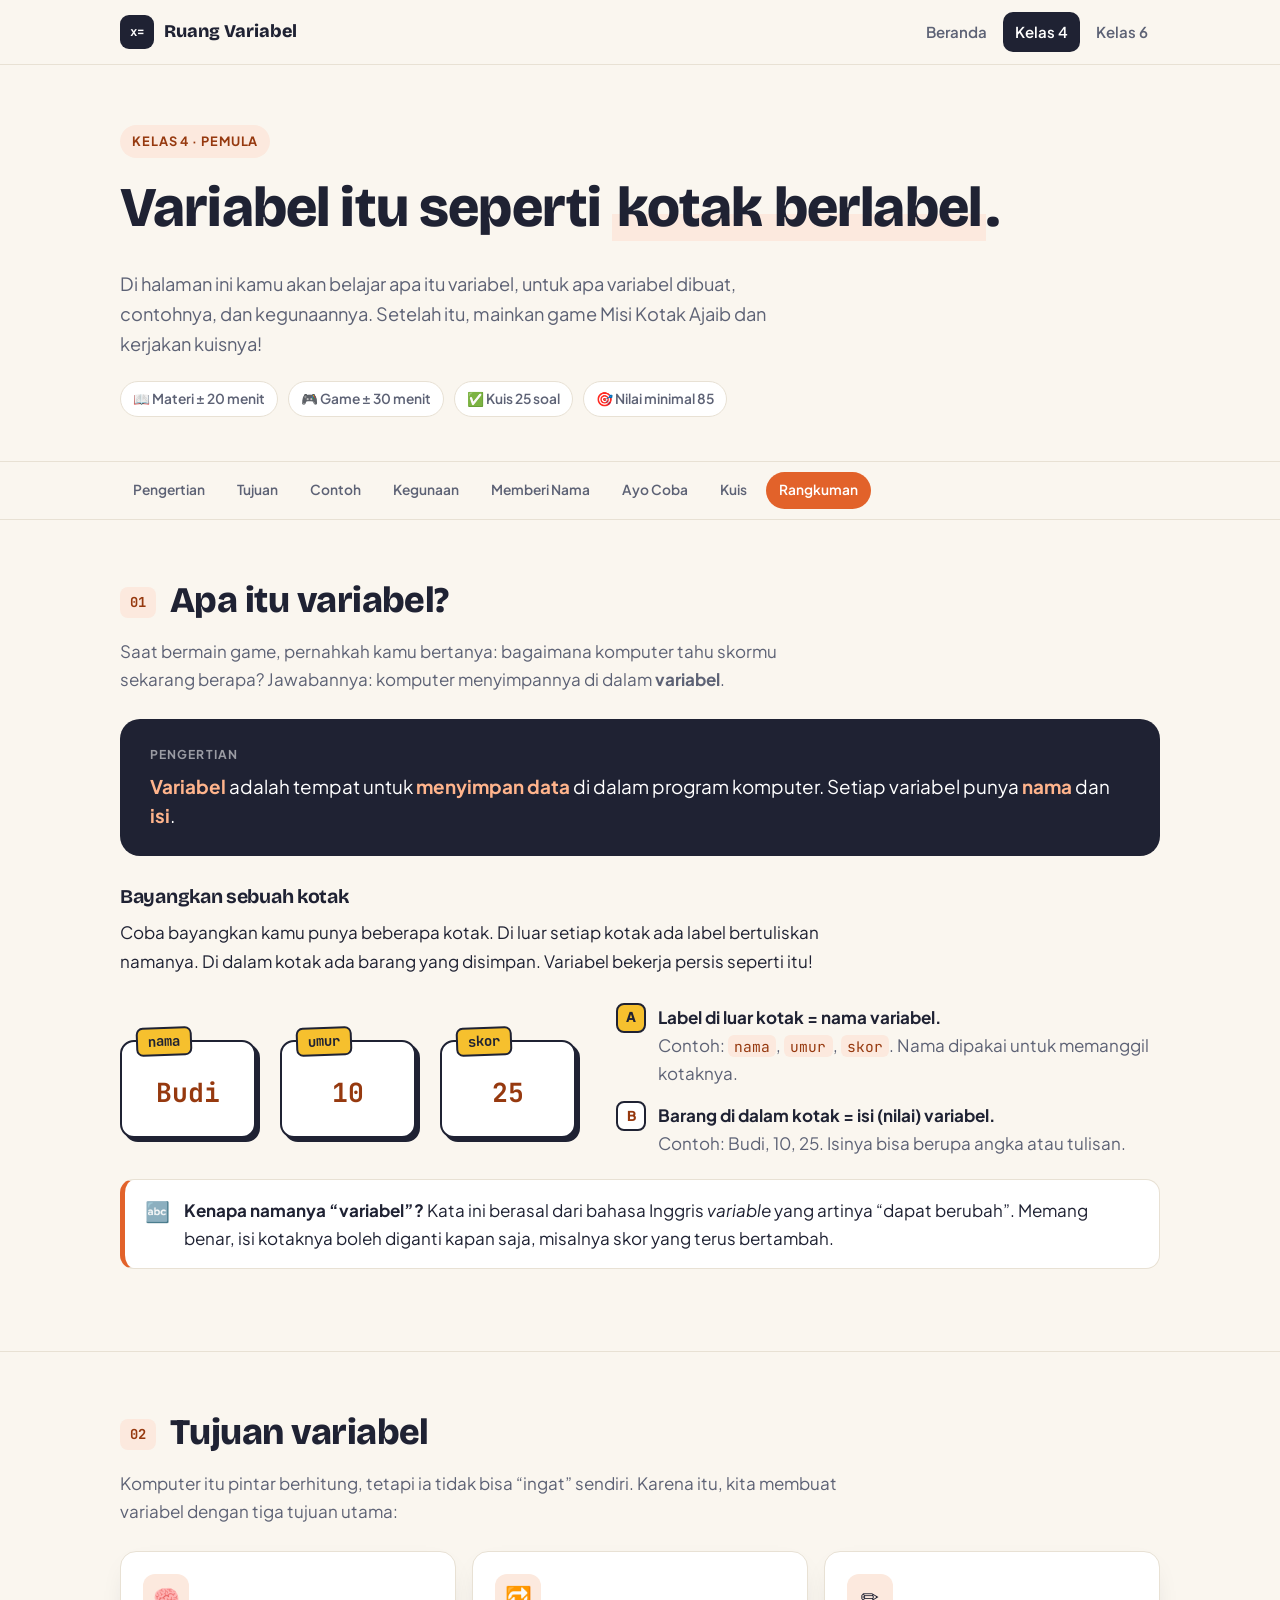
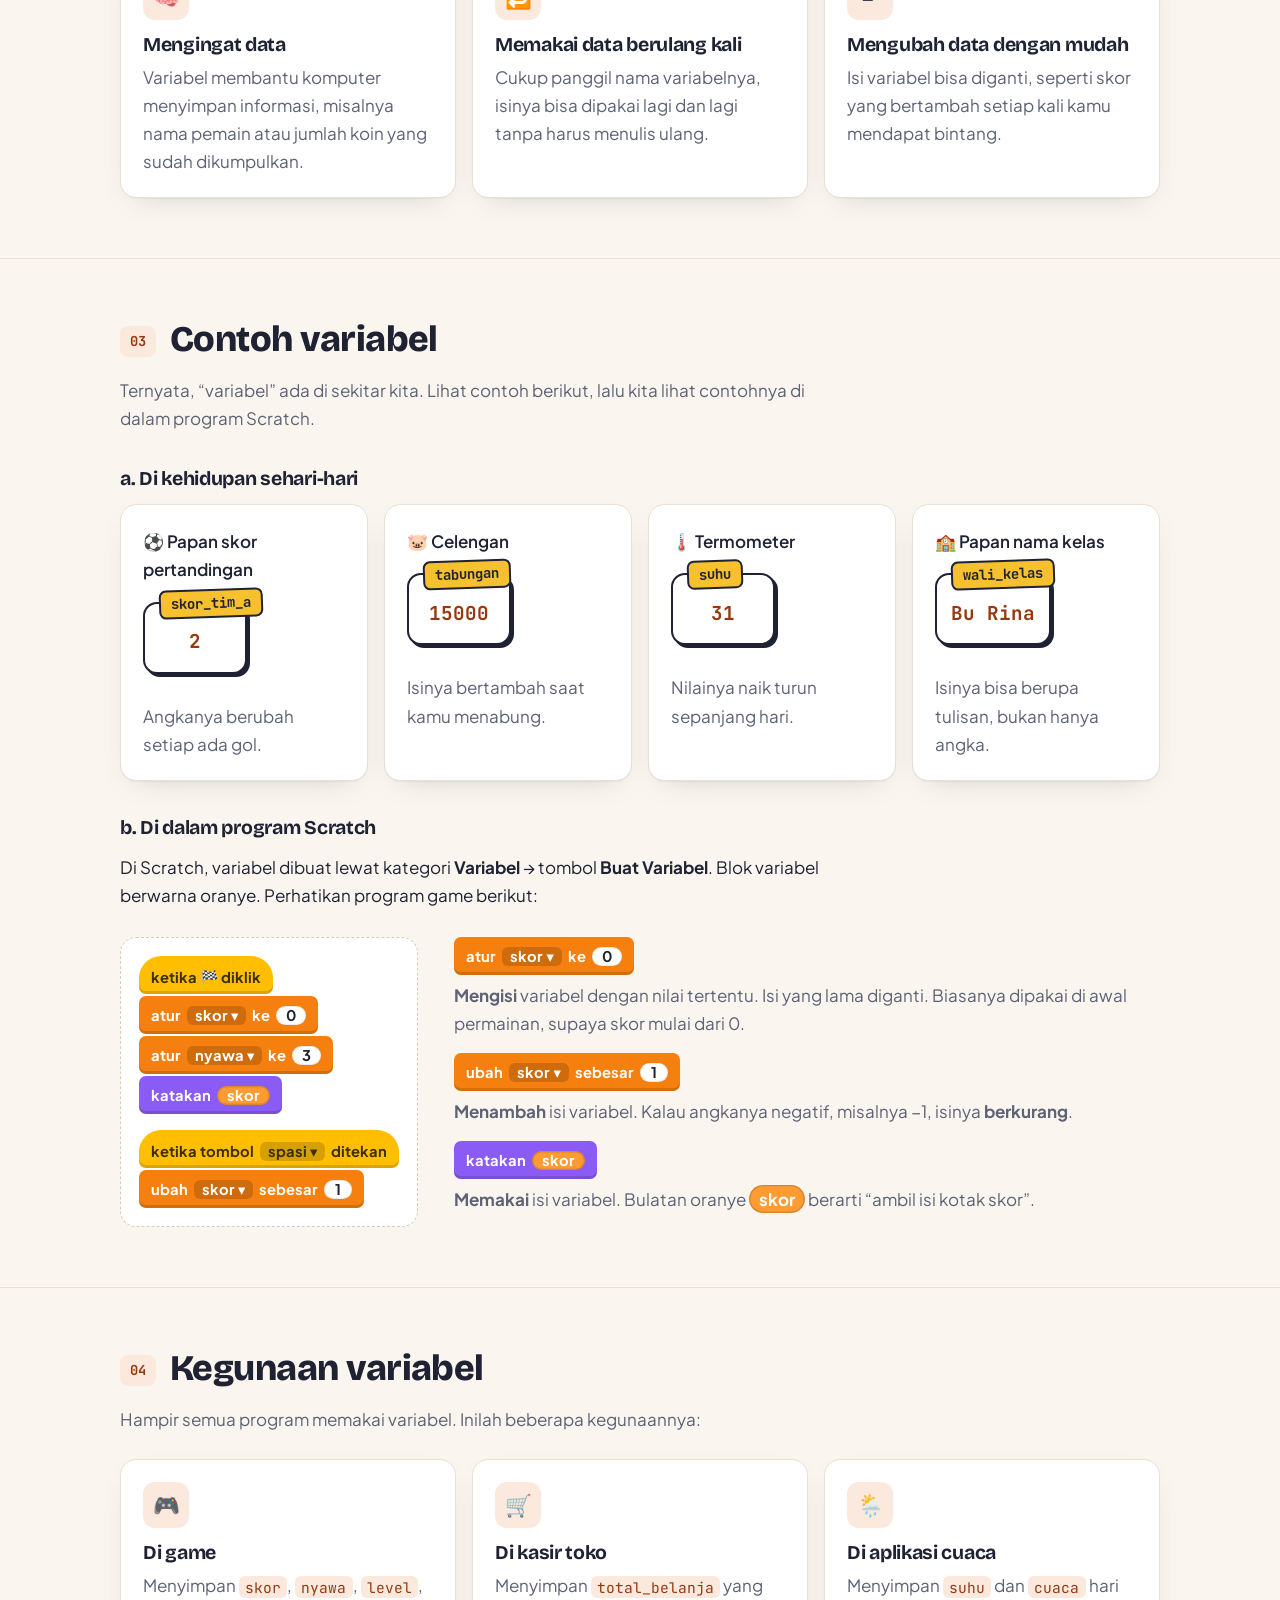
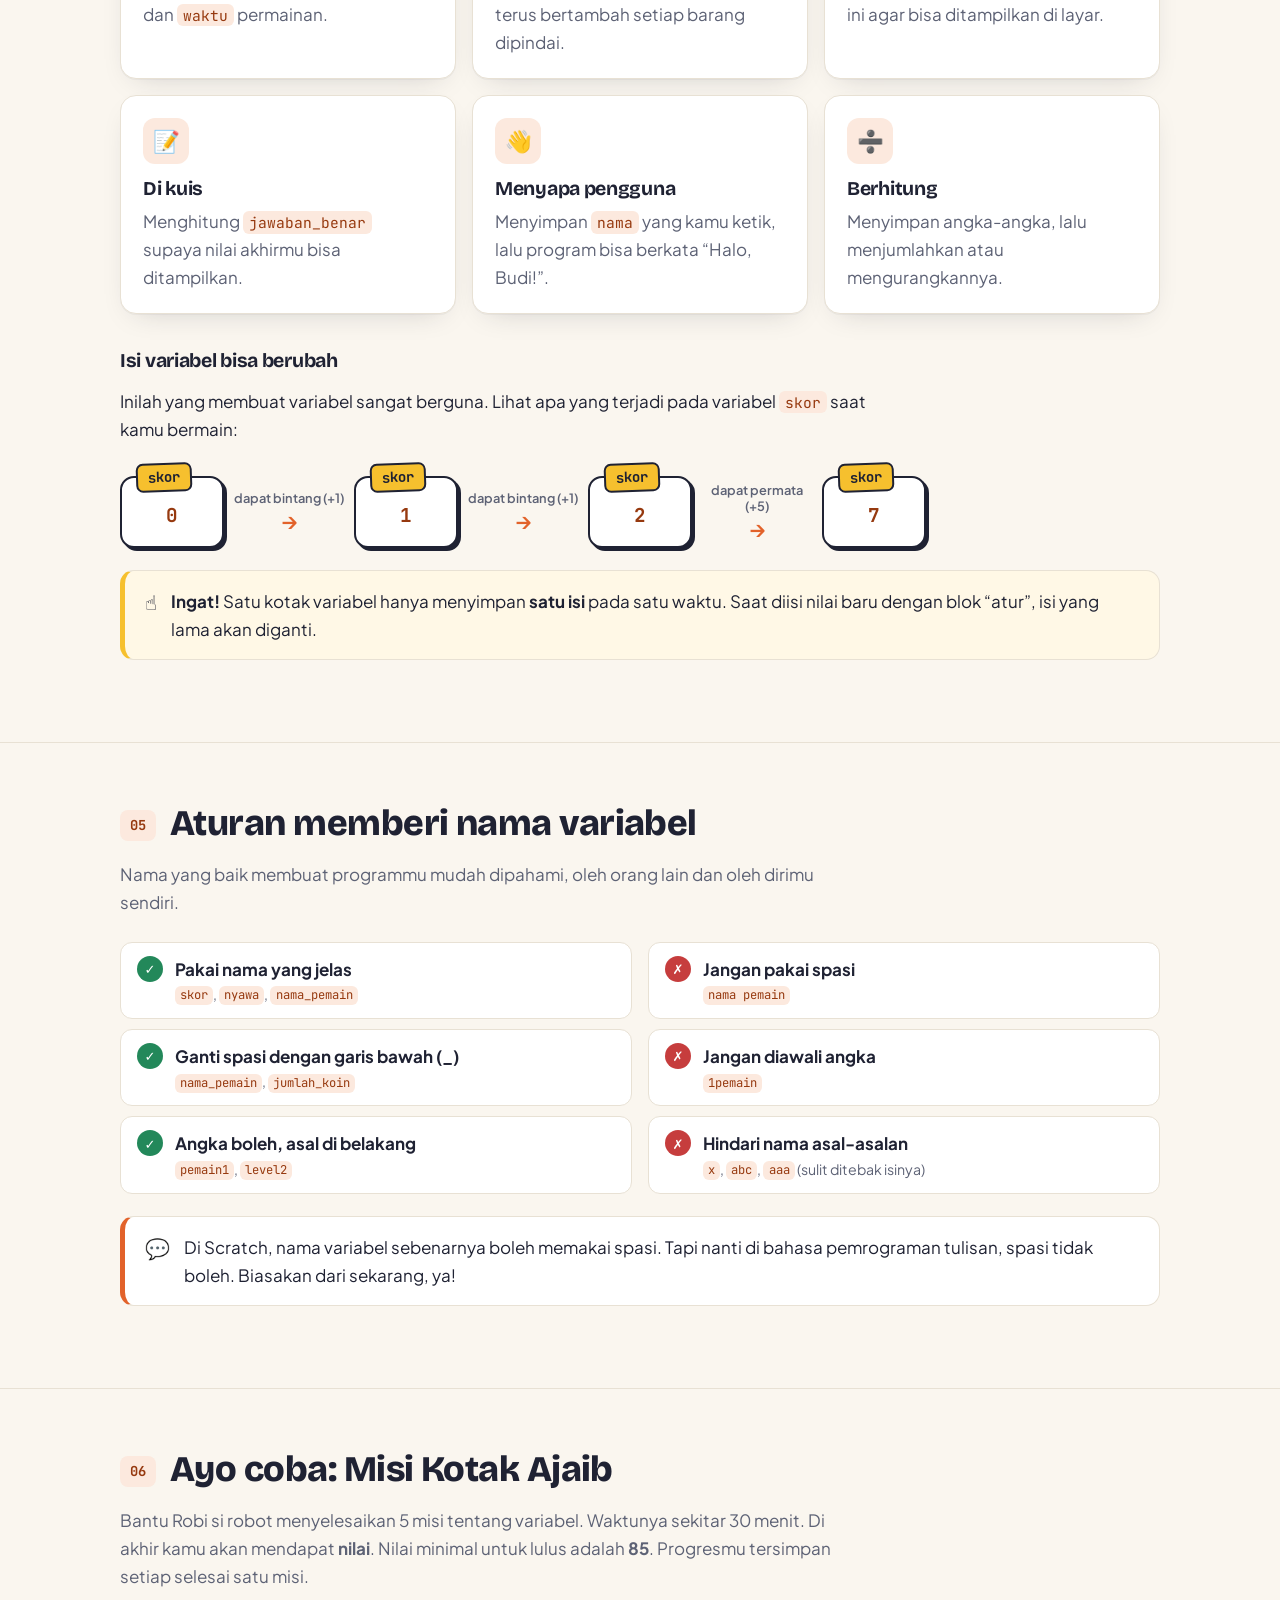
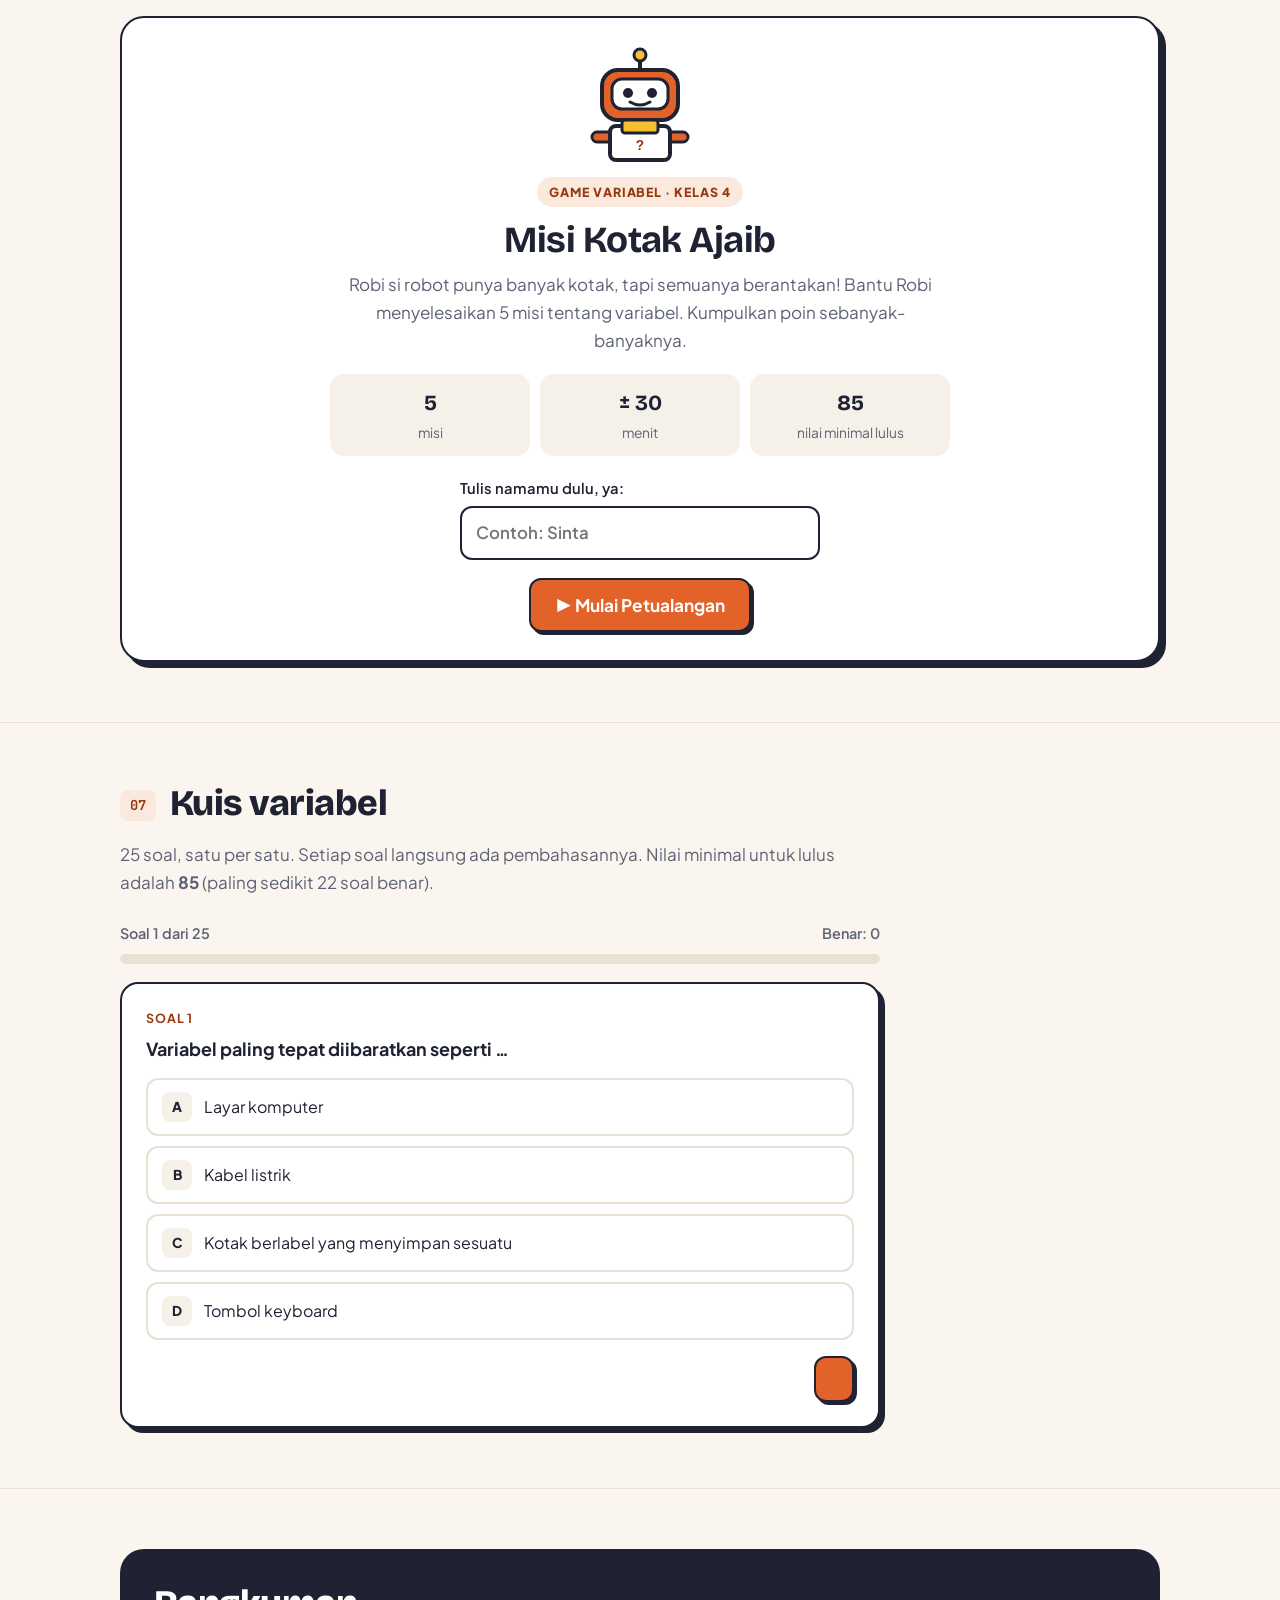
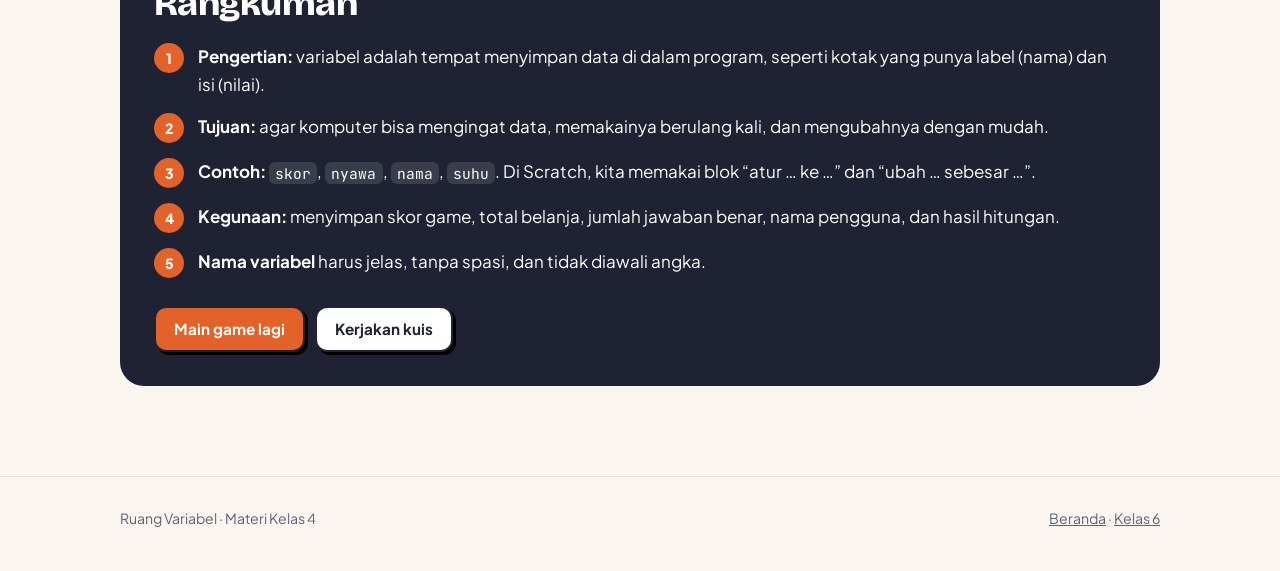
==== commit 6ea92f5c: "Add files via upload" ====
--- a/kelas-4.html
+++ b/kelas-4.html
@@ -4,7 +4,7 @@
   <meta charset="utf-8">
   <meta name="viewport" content="width=device-width, initial-scale=1">
   <title>Variabel Kelas 4 — Ruang Variabel</title>
-  <meta name="description" content="Belajar variabel untuk kelas 4: pengertian, tujuan, contoh, kegunaan, aturan nama, game interaktif, dan kuis.">
+  <meta name="description" content="Belajar variabel untuk kelas 4: pengertian, tujuan, contoh, kegunaan, game Misi Kotak Ajaib, dan kuis 25 soal.">
   <meta name="theme-color" content="#FAF6EF">
   <link rel="icon" href="favicon.svg" type="image/svg+xml">
   <link rel="preconnect" href="https://fonts.googleapis.com">
@@ -30,12 +30,12 @@
     <div class="container">
       <span class="eyebrow">Kelas 4 · Pemula</span>
       <h1>Variabel itu seperti <span class="mark">kotak berlabel</span>.</h1>
-      <p class="lead">Di halaman ini kamu akan belajar apa itu variabel, untuk apa variabel dibuat, contohnya, dan kegunaannya. Setelah itu, kamu bisa langsung mencobanya sendiri!</p>
+      <p class="lead">Di halaman ini kamu akan belajar apa itu variabel, untuk apa variabel dibuat, contohnya, dan kegunaannya. Setelah itu, mainkan game Misi Kotak Ajaib dan kerjakan kuisnya!</p>
       <div class="hero-meta">
-        <span class="pill">⏱ ± 30 menit</span>
-        <span class="pill">6 bagian materi</span>
-        <span class="pill">🕹️ 2 latihan</span>
-        <span class="pill">✅ Kuis 6 soal</span>
+        <span class="pill">📖 Materi ± 20 menit</span>
+        <span class="pill">🎮 Game ± 30 menit</span>
+        <span class="pill">✅ Kuis 25 soal</span>
+        <span class="pill">🎯 Nilai minimal 85</span>
       </div>
     </div>
   </section>
@@ -75,7 +75,7 @@
         </div>
         <ul class="anatomy-list">
           <li><span class="dot yellow">A</span><div><strong>Label di luar kotak = nama variabel.</strong><br><span class="muted">Contoh: <code>nama</code>, <code>umur</code>, <code>skor</code>. Nama dipakai untuk memanggil kotaknya.</span></div></li>
-          <li><span class="dot white">B</span><div><strong>Barang di dalam kotak = isi (nilai) variabel.</strong><br><span class="muted">Contoh: <code>Budi</code>, <code>10</code>, <code>25</code>. Isinya bisa berupa angka atau tulisan.</span></div></li>
+          <li><span class="dot white">B</span><div><strong>Barang di dalam kotak = isi (nilai) variabel.</strong><br><span class="muted">Contoh: Budi, 10, 25. Isinya bisa berupa angka atau tulisan.</span></div></li>
         </ul>
       </div>
 
@@ -115,75 +115,62 @@
   <section class="section" id="contoh">
     <div class="container">
       <div class="section-head"><span class="section-num">03</span><h2>Contoh variabel</h2></div>
-      <p class="section-intro">Ternyata, “variabel” ada di sekitar kita. Lihat contoh berikut, lalu kita lihat contohnya di dalam program.</p>
+      <p class="section-intro">Ternyata, “variabel” ada di sekitar kita. Lihat contoh berikut, lalu kita lihat contohnya di dalam program Scratch.</p>
 
       <h3 class="subhead">a. Di kehidupan sehari-hari</h3>
       <div class="grid grid-4">
         <div class="card">
-          <p class="mb-0" style="color:var(--ink);font-weight:600">⚽ Papan skor pertandingan</p>
+          <p class="card-title">⚽ Papan skor pertandingan</p>
           <div class="vbox-row"><div class="vbox sm"><span class="vbox-label">skor_tim_a</span><span class="vbox-value">2</span></div></div>
           <p class="mt-2">Angkanya berubah setiap ada gol.</p>
         </div>
         <div class="card">
-          <p class="mb-0" style="color:var(--ink);font-weight:600">🐷 Celengan</p>
+          <p class="card-title">🐷 Celengan</p>
           <div class="vbox-row"><div class="vbox sm"><span class="vbox-label">tabungan</span><span class="vbox-value">15000</span></div></div>
           <p class="mt-2">Isinya bertambah saat kamu menabung.</p>
         </div>
         <div class="card">
-          <p class="mb-0" style="color:var(--ink);font-weight:600">🌡️ Termometer</p>
+          <p class="card-title">🌡️ Termometer</p>
           <div class="vbox-row"><div class="vbox sm"><span class="vbox-label">suhu</span><span class="vbox-value">31</span></div></div>
           <p class="mt-2">Nilainya naik turun sepanjang hari.</p>
         </div>
         <div class="card">
-          <p class="mb-0" style="color:var(--ink);font-weight:600">🏫 Papan nama kelas</p>
+          <p class="card-title">🏫 Papan nama kelas</p>
           <div class="vbox-row"><div class="vbox sm"><span class="vbox-label">wali_kelas</span><span class="vbox-value">Bu Rina</span></div></div>
           <p class="mt-2">Isinya bisa berupa tulisan, bukan hanya angka.</p>
         </div>
       </div>
 
-      <h3 class="subhead">b. Di dalam program (blok kode)</h3>
-      <p class="prose">Di aplikasi pemrograman blok seperti Scratch, variabel dibuat lewat kategori <strong>Variabel</strong> → <strong>Buat Variabel</strong>. Blok variabel berwarna oranye. Perhatikan program game berikut:</p>
+      <h3 class="subhead">b. Di dalam program Scratch</h3>
+      <p class="prose">Di Scratch, variabel dibuat lewat kategori <strong>Variabel</strong> → tombol <strong>Buat Variabel</strong>. Blok variabel berwarna oranye. Perhatikan program game berikut:</p>
 
       <div class="blocks-wrap mt-2">
-        <div>
-          <div class="blocks" aria-label="Program saat bendera hijau diklik">
-            <span class="blk event">ketika 🏁 diklik</span>
-            <span class="blk var">atur <span class="drop">skor</span> ke <span class="slot">0</span></span>
-            <span class="blk var">atur <span class="drop">nyawa</span> ke <span class="slot">3</span></span>
-            <span class="blk look">katakan <span class="rnd">skor</span></span>
+        <div class="script-box">
+          <div data-script>
+            event: ketika 🏁 diklik
+            var: atur [skor] ke (0)
+            var: atur [nyawa] ke (3)
+            look: katakan {skor}
           </div>
-          <div class="blocks" aria-label="Program saat tombol spasi ditekan">
-            <span class="blk event">ketika tombol spasi ditekan</span>
-            <span class="blk var">ubah <span class="drop">skor</span> sebesar <span class="slot">1</span></span>
+          <div data-script>
+            event: ketika tombol [spasi] ditekan
+            var: ubah [skor] sebesar (1)
           </div>
         </div>
         <ul class="block-legend">
           <li>
-            <span class="blk var">atur <span class="drop">skor</span> ke <span class="slot">0</span></span>
-            <p><strong>Mengisi</strong> variabel dengan nilai tertentu. Biasanya dipakai di awal permainan, supaya skor mulai dari 0.</p>
+            <div data-script>var: atur [skor] ke (0)</div>
+            <p><strong>Mengisi</strong> variabel dengan nilai tertentu. Isi yang lama diganti. Biasanya dipakai di awal permainan, supaya skor mulai dari 0.</p>
           </li>
           <li>
-            <span class="blk var">ubah <span class="drop">skor</span> sebesar <span class="slot">1</span></span>
-            <p><strong>Menambah</strong> isi variabel. Kalau angkanya negatif, misalnya <code>-1</code>, isinya <strong>berkurang</strong>.</p>
+            <div data-script>var: ubah [skor] sebesar (1)</div>
+            <p><strong>Menambah</strong> isi variabel. Kalau angkanya negatif, misalnya −1, isinya <strong>berkurang</strong>.</p>
           </li>
           <li>
-            <span class="blk look">katakan <span class="rnd">skor</span></span>
-            <p><strong>Memakai</strong> isi variabel. Blok bulat oranye <span class="blk var" style="padding:1px 8px;font-size:.8rem;border-radius:999px">skor</span> berarti “ambil isi kotak skor”.</p>
+            <div data-script>look: katakan {skor}</div>
+            <p><strong>Memakai</strong> isi variabel. Bulatan oranye <span class="rep var">skor</span> berarti “ambil isi kotak skor”.</p>
           </li>
         </ul>
-      </div>
-
-      <h3 class="subhead">c. Sekilas: variabel dalam kode tulisan</h3>
-      <p class="prose">Nanti di kelas yang lebih tinggi, kamu akan menulis variabel dengan huruf seperti ini. Artinya sama dengan blok di atas!</p>
-      <div class="code" style="max-width:560px">
-        <div class="code-head"><span class="dots"><i></i><i></i><i></i><span>game.py</span></span><button class="copy-btn" type="button">Salin</button></div>
-<pre><code data-lang="py">
-nama = "Budi"      # atur nama ke Budi
-skor = 0           # atur skor ke 0
-skor = skor + 1    # ubah skor sebesar 1
-print(skor)        # katakan skor
-</code></pre>
-        <div class="code-out">1</div>
       </div>
     </div>
   </section>
@@ -194,52 +181,28 @@
       <div class="section-head"><span class="section-num">04</span><h2>Kegunaan variabel</h2></div>
       <p class="section-intro">Hampir semua program memakai variabel. Inilah beberapa kegunaannya:</p>
       <div class="grid grid-3">
-        <div class="card">
-          <div class="icon">🎮</div>
-          <h3>Di game</h3>
-          <p>Menyimpan <code>skor</code>, <code>nyawa</code>, <code>level</code>, dan <code>waktu</code> permainan.</p>
-        </div>
-        <div class="card">
-          <div class="icon">🛒</div>
-          <h3>Di kasir toko</h3>
-          <p>Menyimpan <code>total_belanja</code> yang terus bertambah setiap barang dipindai.</p>
-        </div>
-        <div class="card">
-          <div class="icon">🌦️</div>
-          <h3>Di aplikasi cuaca</h3>
-          <p>Menyimpan <code>suhu</code> dan <code>cuaca</code> hari ini agar bisa ditampilkan di layar.</p>
-        </div>
-        <div class="card">
-          <div class="icon">📝</div>
-          <h3>Di kuis</h3>
-          <p>Menghitung <code>jawaban_benar</code> supaya nilai akhirmu bisa ditampilkan.</p>
-        </div>
-        <div class="card">
-          <div class="icon">👋</div>
-          <h3>Menyapa pengguna</h3>
-          <p>Menyimpan <code>nama</code> yang kamu ketik, lalu program bisa berkata “Halo, Budi!”.</p>
-        </div>
-        <div class="card">
-          <div class="icon">➗</div>
-          <h3>Berhitung</h3>
-          <p>Menyimpan angka-angka, lalu menjumlahkan, mengurangkan, atau mengalikannya.</p>
-        </div>
+        <div class="card"><div class="icon">🎮</div><h3>Di game</h3><p>Menyimpan <code>skor</code>, <code>nyawa</code>, <code>level</code>, dan <code>waktu</code> permainan.</p></div>
+        <div class="card"><div class="icon">🛒</div><h3>Di kasir toko</h3><p>Menyimpan <code>total_belanja</code> yang terus bertambah setiap barang dipindai.</p></div>
+        <div class="card"><div class="icon">🌦️</div><h3>Di aplikasi cuaca</h3><p>Menyimpan <code>suhu</code> dan <code>cuaca</code> hari ini agar bisa ditampilkan di layar.</p></div>
+        <div class="card"><div class="icon">📝</div><h3>Di kuis</h3><p>Menghitung <code>jawaban_benar</code> supaya nilai akhirmu bisa ditampilkan.</p></div>
+        <div class="card"><div class="icon">👋</div><h3>Menyapa pengguna</h3><p>Menyimpan <code>nama</code> yang kamu ketik, lalu program bisa berkata “Halo, Budi!”.</p></div>
+        <div class="card"><div class="icon">➗</div><h3>Berhitung</h3><p>Menyimpan angka-angka, lalu menjumlahkan atau mengurangkannya.</p></div>
       </div>
 
       <h3 class="subhead">Isi variabel bisa berubah</h3>
       <p class="prose">Inilah yang membuat variabel sangat berguna. Lihat apa yang terjadi pada variabel <code>skor</code> saat kamu bermain:</p>
       <div class="timeline">
         <div class="vbox sm"><span class="vbox-label">skor</span><span class="vbox-value">0</span></div>
-        <div class="step-arrow">dapat bintang</div>
+        <div class="step-arrow">dapat bintang (+1)</div>
         <div class="vbox sm"><span class="vbox-label">skor</span><span class="vbox-value">1</span></div>
-        <div class="step-arrow">dapat bintang</div>
+        <div class="step-arrow">dapat bintang (+1)</div>
         <div class="vbox sm"><span class="vbox-label">skor</span><span class="vbox-value">2</span></div>
         <div class="step-arrow">dapat permata (+5)</div>
         <div class="vbox sm"><span class="vbox-label">skor</span><span class="vbox-value">7</span></div>
       </div>
       <div class="callout warn mt-2">
         <span class="callout-icon">☝️</span>
-        <div><p><strong>Ingat!</strong> Satu kotak variabel hanya menyimpan <strong>satu isi</strong> pada satu waktu. Saat diisi nilai baru, isi yang lama akan diganti.</p></div>
+        <div><p><strong>Ingat!</strong> Satu kotak variabel hanya menyimpan <strong>satu isi</strong> pada satu waktu. Saat diisi nilai baru dengan blok “atur”, isi yang lama akan diganti.</p></div>
       </div>
     </div>
   </section>
@@ -265,74 +228,39 @@
 
       <div class="callout">
         <span class="callout-icon">💬</span>
-        <div><p>Di Scratch, nama variabel sebenarnya boleh memakai spasi. Tapi di bahasa pemrograman tulisan seperti Python, spasi tidak boleh. Biasakan dari sekarang, ya!</p></div>
-      </div>
-    </div>
-  </section>
-
-  <!-- 06 AYO COBA -->
+        <div><p>Di Scratch, nama variabel sebenarnya boleh memakai spasi. Tapi nanti di bahasa pemrograman tulisan, spasi tidak boleh. Biasakan dari sekarang, ya!</p></div>
+      </div>
+    </div>
+  </section>
+
+  <!-- 06 AYO COBA (GAME) -->
   <section class="section" id="coba">
     <div class="container">
-      <div class="section-head"><span class="section-num">06</span><h2>Ayo coba!</h2></div>
-      <p class="section-intro">Saatnya praktik. Perhatikan bagaimana isi kotak variabel berubah setiap kali kamu menekan tombol.</p>
-
-      <div class="demo" data-maker>
-        <div class="demo-head">
-          <h3>Latihan 1 · Buat kotakmu sendiri</h3>
-          <p>Ketik nama dan isi variabel</p>
-        </div>
-        <div class="demo-body demo-split">
-          <div class="grid">
-            <label class="field">Nama variabel (label kotak)
-              <input type="text" data-name value="hewan_favorit" autocomplete="off" spellcheck="false">
-            </label>
-            <label class="field">Isi variabel
-              <input type="text" data-value value="kucing" autocomplete="off" spellcheck="false">
-            </label>
-            <div class="feedback" aria-live="polite"></div>
-          </div>
-          <div style="display:flex;justify-content:center;align-items:center;min-height:180px">
-            <div class="vbox" style="min-width:200px;min-height:120px"><span class="vbox-label">…</span><span class="vbox-value">…</span></div>
-          </div>
-        </div>
-      </div>
-
-      <div class="demo" data-game>
-        <div class="demo-head">
-          <h3>Latihan 2 · Game kumpulkan bintang</h3>
-          <p>Lihat variabel <code>skor</code> &amp; <code>nyawa</code></p>
-        </div>
-        <div class="demo-body">
-          <div class="vbox-row" style="justify-content:center;gap:34px 40px">
-            <div class="vbox" data-var="skor" style="min-width:170px"><span class="vbox-label">skor</span><span class="vbox-value">0</span></div>
-            <div class="vbox" data-var="nyawa" style="min-width:170px"><span class="vbox-label">nyawa</span><span class="vbox-value">3</span></div>
-          </div>
-          <div class="btn-row mt-2" style="justify-content:center">
-            <button class="btn" type="button" data-act="bintang">⭐ Ambil bintang (+1)</button>
-            <button class="btn" type="button" data-act="permata">💎 Ambil permata (+5)</button>
-            <button class="btn" type="button" data-act="batu">🪨 Kena batu (nyawa −1)</button>
-            <button class="btn btn-primary" type="button" data-act="ulang">↺ Main lagi</button>
-          </div>
-          <div class="status-line"><span>Blok yang dijalankan:</span> <span data-block><span class="blk var">atur <span class="drop">skor</span> ke <span class="slot">0</span></span> <span class="blk var">atur <span class="drop">nyawa</span> ke <span class="slot">3</span></span></span></div>
-          <p class="game-msg" data-msg aria-live="polite">Tekan tombol untuk mulai bermain.</p>
-        </div>
+      <div class="section-head"><span class="section-num">06</span><h2>Ayo coba: Misi Kotak Ajaib</h2></div>
+      <p class="section-intro">Bantu Robi si robot menyelesaikan 5 misi tentang variabel. Waktunya sekitar 30 menit. Di akhir kamu akan mendapat <strong>nilai</strong>. Nilai minimal untuk lulus adalah <strong>85</strong>. Progresmu tersimpan setiap selesai satu misi.</p>
+
+      <div class="game" data-game>
+        <div class="game-hud" hidden>
+          <span class="hud-item" data-hud="misi"></span>
+          <span class="hud-item" data-hud="soal"></span>
+          <span class="hud-item pts" data-hud="poin"></span>
+          <span class="hud-item" data-hud="waktu"></span>
+          <button class="hud-sound" type="button" data-sound>🔊 Suara</button>
+        </div>
+        <div class="game-screen" data-screen aria-live="polite"></div>
       </div>
     </div>
   </section>
 
   <!-- 07 KUIS -->
-  <section class="section quiz-block" id="kuis">
-    <div class="container prose" data-quiz="QUIZ_K4">
+  <section class="section" id="kuis">
+    <div class="container">
       <div class="section-head"><span class="section-num">07</span><h2>Kuis variabel</h2></div>
-      <p class="section-intro">Pilih jawaban yang paling tepat. Pembahasan akan muncul setelah kamu menjawab.</p>
-      <div class="quiz-bar"><span></span></div>
-      <p class="quiz-status"></p>
-      <div class="quiz-list"></div>
-      <div class="quiz-result" hidden>
-        <p class="mb-0">Skor kamu</p>
-        <div class="score"></div>
-        <p class="msg"></p>
-        <button class="btn btn-primary quiz-reset" type="button">↺ Ulangi kuis</button>
+      <p class="section-intro">25 soal, satu per satu. Setiap soal langsung ada pembahasannya. Nilai minimal untuk lulus adalah <strong>85</strong> (paling sedikit 22 soal benar).</p>
+      <div class="quiz" data-quiz="QUIZ_K4" data-kkm="85">
+        <div class="quiz-top"><span data-count></span><span data-right></span></div>
+        <div class="quiz-bar"><span></span></div>
+        <div class="quiz-stage"></div>
       </div>
     </div>
   </section>
@@ -350,8 +278,8 @@
           <li><span><strong>Nama variabel</strong> harus jelas, tanpa spasi, dan tidak diawali angka.</span></li>
         </ol>
         <div class="btn-row">
-          <a class="btn btn-primary" href="#kuis">Kerjakan kuis lagi</a>
-          <a class="btn" href="kelas-6.html">Intip materi kelas 6 →</a>
+          <a class="btn btn-primary" href="#coba">Main game lagi</a>
+          <a class="btn" href="#kuis">Kerjakan kuis</a>
         </div>
       </div>
     </div>
@@ -366,45 +294,86 @@
 </footer>
 
 <script>
+  /* 25 soal kuis kelas 4. a = nomor jawaban benar (mulai dari 0). s = blok kode (opsional). */
   window.QUIZ_K4 = [
-    {
-      q: "Variabel paling tepat diibaratkan seperti …",
-      o: ["Layar komputer", "Kotak berlabel yang menyimpan sesuatu", "Kabel listrik", "Tombol keyboard"],
-      a: 1,
-      e: "Variabel seperti kotak: labelnya adalah nama variabel, isinya adalah nilai yang disimpan."
-    },
-    {
-      q: "Dalam sebuah game, angka skor bertambah setiap kamu mendapat koin. Di mana angka skor itu disimpan?",
-      o: ["Di dalam variabel", "Di dalam mouse", "Di dalam speaker", "Tidak disimpan di mana pun"],
-      a: 0,
-      e: "Skor disimpan di variabel agar komputer bisa mengingat dan mengubahnya selama permainan."
-    },
-    {
-      q: "Nama variabel mana yang paling jelas untuk menyimpan jumlah nyawa pemain?",
-      o: ["<code>x</code>", "<code>aaa</code>", "<code>nyawa</code>", "<code>1nyawa</code>"],
-      a: 2,
-      e: "<code>nyawa</code> langsung menjelaskan isinya. <code>1nyawa</code> salah karena diawali angka."
-    },
-    {
-      q: "Isi variabel <code>skor</code> adalah 5. Lalu dijalankan blok “ubah skor sebesar 2”. Berapa isi skor sekarang?",
-      o: ["2", "5", "7", "52"],
-      a: 2,
-      e: "“Ubah sebesar 2” berarti isi lama ditambah 2: 5 + 2 = 7."
-    },
-    {
-      q: "Variabel <code>warna</code> berisi “merah”. Kemudian dijalankan blok “atur warna ke biru”. Apa isi variabel warna sekarang?",
-      o: ["merah", "biru", "merah dan biru", "kosong"],
-      a: 1,
-      e: "Satu variabel hanya menyimpan satu isi. Isi lama (merah) diganti dengan isi baru (biru)."
-    },
-    {
-      q: "Mengapa program membutuhkan variabel?",
-      o: ["Agar layar menjadi berwarna", "Agar komputer bisa mengingat dan mengubah data", "Agar komputer lebih ringan", "Agar program tidak bisa diubah"],
-      a: 1,
-      e: "Tujuan utama variabel adalah menyimpan data supaya bisa diingat, dipakai lagi, dan diubah."
-    }
+    { q: "Variabel paling tepat diibaratkan seperti …",
+      o: ["Kotak berlabel yang menyimpan sesuatu", "Layar komputer", "Kabel listrik", "Tombol keyboard"], a: 0,
+      e: "Variabel seperti kotak: labelnya adalah nama variabel, isinya adalah nilai yang disimpan." },
+    { q: "Label yang ditempel di luar kotak variabel disebut …",
+      o: ["Isi variabel", "Nama variabel", "Warna variabel", "Ukuran variabel"], a: 1,
+      e: "Label adalah nama variabel, dipakai untuk memanggil kotaknya." },
+    { q: "Barang yang disimpan di dalam kotak variabel disebut …",
+      o: ["Nama", "Sprite", "Nilai (isi)", "Panggung"], a: 2,
+      e: "Yang disimpan di dalam variabel disebut nilai atau isi variabel." },
+    { q: "Kata “variabel” berasal dari bahasa Inggris yang artinya …",
+      o: ["Tetap", "Rahasia", "Kotak", "Dapat berubah"], a: 3,
+      e: "<em>Variable</em> artinya dapat berubah, karena isi variabel boleh diganti." },
+    { q: "Dalam game, skor bertambah setiap kamu mendapat koin. Angka skor itu disimpan di …",
+      o: ["Variabel", "Mouse", "Speaker", "Kabel"], a: 0,
+      e: "Skor disimpan di variabel supaya komputer bisa mengingat dan mengubahnya." },
+    { q: "Apa tujuan utama membuat variabel?",
+      o: ["Agar layar lebih terang", "Agar komputer bisa mengingat dan mengubah data", "Agar komputer cepat mati", "Agar gambar lebih besar"], a: 1,
+      e: "Variabel dibuat supaya data bisa diingat, dipakai lagi, dan diubah." },
+    { q: "Di Scratch, blok-blok variabel berwarna …",
+      o: ["Biru", "Hijau", "Oranye", "Ungu"], a: 2,
+      e: "Blok variabel di Scratch berwarna oranye." },
+    { q: "Di Scratch, untuk membuat variabel baru kita menekan tombol …",
+      o: ["Hapus Sprite", "Tambah Suara", "Ganti Latar", "Buat Variabel"], a: 3,
+      e: "Buka kategori Variabel, lalu tekan tombol “Buat Variabel”." },
+    { q: "Apa fungsi blok berikut?", s: "var: atur [skor] ke (0)",
+      o: ["Mengisi variabel skor dengan 0", "Menambah skor sebanyak 0 kali", "Menghapus variabel skor", "Menyembunyikan skor"], a: 0,
+      e: "Blok “atur … ke …” mengisi variabel dengan nilai tertentu. Isi lama diganti." },
+    { q: "Apa fungsi blok berikut?", s: "var: ubah [skor] sebesar (1)",
+      o: ["Mengganti nama skor", "Menambah isi skor sebanyak 1", "Mengisi skor menjadi 1", "Menghapus 1 skor"], a: 1,
+      e: "Blok “ubah … sebesar …” menambah isi yang lama. Jika skor 4, setelahnya menjadi 5." },
+    { q: "Setelah blok berikut dijalankan, berapa isi variabel skor?", s: "event: ketika 🏁 diklik\nvar: atur [skor] ke (5)",
+      o: ["0", "1", "5", "6"], a: 2,
+      e: "Blok “atur” langsung mengisi skor dengan 5." },
+    { q: "Setelah blok berikut dijalankan, berapa isi variabel skor?", s: "event: ketika 🏁 diklik\nvar: atur [skor] ke (0)\nvar: ubah [skor] sebesar (2)\nvar: ubah [skor] sebesar (3)",
+      o: ["2", "3", "23", "5"], a: 3,
+      e: "0 → 2 → 5. Setiap blok “ubah” menambah isi yang lama." },
+    { q: "Setelah blok berikut dijalankan, berapa isi variabel nyawa?", s: "event: ketika 🏁 diklik\nvar: atur [nyawa] ke (3)\nvar: ubah [nyawa] sebesar (-1)",
+      o: ["2", "3", "4", "-1"], a: 0,
+      e: "3 dikurangi 1 menjadi 2. Angka negatif membuat isi variabel berkurang." },
+    { q: "Setelah blok berikut dijalankan, berapa isi variabel koin?", s: "event: ketika 🏁 diklik\nvar: atur [koin] ke (10)\nvar: atur [koin] ke (4)",
+      o: ["10", "4", "14", "6"], a: 1,
+      e: "Blok “atur” mengganti isi lama. Isi 10 diganti menjadi 4." },
+    { q: "Variabel <code>warna</code> berisi “merah”. Kemudian dijalankan blok “atur warna ke biru”. Apa isi variabel warna sekarang?",
+      o: ["merah", "merah dan biru", "biru", "kosong"], a: 2,
+      e: "Satu variabel hanya menyimpan satu isi. Isi lama (merah) diganti dengan isi baru (biru)." },
+    { q: "Satu variabel bisa menyimpan berapa isi pada satu waktu?",
+      o: ["Tidak ada", "Banyak sekali", "Dua", "Satu"], a: 3,
+      e: "Satu variabel menyimpan satu isi. Isi baru akan menggantikan isi lama." },
+    { q: "Nama variabel mana yang paling jelas untuk menyimpan jumlah nyawa pemain?",
+      o: ["<code>nyawa</code>", "<code>x</code>", "<code>aaa</code>", "<code>n1</code>"], a: 0,
+      e: "<code>nyawa</code> langsung menjelaskan isinya." },
+    { q: "Nama variabel mana yang <strong>salah</strong> karena diawali angka?",
+      o: ["<code>pemain1</code>", "<code>1pemain</code>", "<code>pemain_satu</code>", "<code>pemain</code>"], a: 1,
+      e: "Nama variabel tidak boleh diawali angka. Angka boleh di belakang, seperti <code>pemain1</code>." },
+    { q: "Agar tidak memakai spasi, nama “nama pemain” sebaiknya ditulis …",
+      o: ["<code>namapemain!</code>", "<code>nama-pemain</code>", "<code>nama_pemain</code>", "<code>1nama</code>"], a: 2,
+      e: "Spasi diganti dengan garis bawah (_), jadi <code>nama_pemain</code>." },
+    { q: "Mana yang merupakan contoh “variabel” di kehidupan sehari-hari?",
+      o: ["Kursi", "Pintu", "Meja", "Angka di papan skor pertandingan"], a: 3,
+      e: "Angka di papan skor bisa berubah setiap ada gol, seperti isi variabel." },
+    { q: "Variabel <code>suhu</code> paling cocok diisi dengan …",
+      o: ["31", "Budi", "kucing", "Senin"], a: 0,
+      e: "Suhu berupa angka, misalnya 31 derajat." },
+    { q: "Isi sebuah variabel bisa berupa …",
+      o: ["Angka saja", "Angka atau tulisan", "Tulisan saja", "Gambar saja"], a: 1,
+      e: "Variabel bisa menyimpan angka (misalnya 10) atau tulisan (misalnya Budi)." },
+    { q: "Aplikasi kasir di toko memakai variabel untuk menyimpan …",
+      o: ["Warna baju kasir", "Bentuk toko", "Total belanja", "Suara pembeli"], a: 2,
+      e: "Total belanja disimpan di variabel dan bertambah setiap barang dipindai." },
+    { q: "Setelah blok berikut dijalankan, berapa isi variabel skor?", s: "event: ketika 🏁 diklik\nvar: atur [skor] ke (0)\nctrl: ulangi (3) kali\n  var: ubah [skor] sebesar (2)",
+      o: ["2", "3", "5", "6"], a: 3,
+      e: "Blok “ubah skor sebesar 2” dijalankan 3 kali: 0 → 2 → 4 → 6." },
+    { q: "Pada blok berikut, bulatan oranye <span class=\"rep var\">skor</span> artinya …", s: "look: katakan {skor}",
+      o: ["Ambil isi variabel skor", "Hapus variabel skor", "Ganti nama skor", "Tambah skor 1"], a: 0,
+      e: "Bulatan oranye adalah reporter variabel. Ia mengambil isi variabel, lalu sprite mengatakannya." }
   ];
 </script>
 <script src="script.js"></script>
+<script src="game.js"></script>
 </body>
 </html>
--- a/style.css
+++ b/style.css
@@ -24,7 +24,15 @@
   --bad: #C63D3D;
   --bad-soft: #FBE3E3;
   --yellow: #F6C02E;
-  --code-bg: #1E2133;
+
+  /* warna blok ala Scratch */
+  --b-event: #FFBF00;
+  --b-ctrl: #FFAB19;
+  --b-var: #F5800F;
+  --b-look: #8A5CF5;
+  --b-sense: #3FA3CC;
+  --b-op: #3FAE4A;
+  --b-motion: #4C8DF5;
 
   --radius: 16px;
   --shadow: 0 1px 0 rgba(31, 34, 51, .04), 0 10px 28px -16px rgba(31, 34, 51, .25);
@@ -39,41 +47,25 @@
 body.k6 { --accent: var(--k6); --accent-soft: var(--k6-soft); --accent-ink: var(--k6-ink); --accent-on-dark: var(--k6-on-dark); }
 
 *, *::before, *::after { box-sizing: border-box; }
-
-html { scroll-behavior: smooth; scroll-padding-top: 130px; }
-
+html { scroll-behavior: smooth; scroll-padding-top: 130px; -webkit-text-size-adjust: 100%; }
 body {
-  margin: 0;
-  background: var(--bg);
-  color: var(--ink);
+  margin: 0; background: var(--bg); color: var(--ink);
   font-family: "Plus Jakarta Sans", system-ui, -apple-system, "Segoe UI", sans-serif;
-  font-size: 17px;
-  line-height: 1.65;
-  -webkit-font-smoothing: antialiased;
-}
-
-h1, h2, h3, h4 {
-  font-family: "Bricolage Grotesque", system-ui, sans-serif;
-  line-height: 1.15;
-  letter-spacing: -0.015em;
-  margin: 0 0 .5em;
-}
+  font-size: 17px; line-height: 1.65; -webkit-font-smoothing: antialiased;
+}
+h1, h2, h3, h4 { font-family: "Bricolage Grotesque", system-ui, sans-serif; line-height: 1.15; letter-spacing: -0.015em; margin: 0 0 .5em; }
 h1 { font-size: clamp(2.1rem, 5.2vw, 3.5rem); font-weight: 800; }
 h2 { font-size: clamp(1.6rem, 3.3vw, 2.25rem); font-weight: 800; }
 h3 { font-size: 1.22rem; font-weight: 700; }
 p { margin: 0 0 1em; }
 a { color: var(--accent-ink); }
 strong { font-weight: 700; }
-
-code, pre, kbd { font-family: "JetBrains Mono", ui-monospace, SFMono-Regular, Menlo, monospace; }
-:not(pre) > code {
-  font-size: .86em;
-  background: var(--accent-soft);
-  color: var(--accent-ink);
-  padding: .12em .42em;
-  border-radius: 6px;
-  white-space: nowrap;
-}
+code { font-family: "JetBrains Mono", ui-monospace, Menlo, monospace; }
+code {
+  font-size: .86em; background: var(--accent-soft); color: var(--accent-ink);
+  padding: .12em .42em; border-radius: 6px; white-space: nowrap;
+}
+a, button, summary, input, label { touch-action: manipulation; }
 
 .container { width: 100%; max-width: 1080px; margin: 0 auto; padding: 0 20px; }
 .prose { max-width: 760px; }
@@ -83,89 +75,42 @@
 .mb-0 { margin-bottom: 0; }
 
 /* ---------- Navigasi ---------- */
-.nav {
-  position: sticky; top: 0; z-index: 50;
-  background: rgba(250, 246, 239, .9);
-  backdrop-filter: blur(10px);
-  -webkit-backdrop-filter: blur(10px);
-  border-bottom: 1px solid var(--line);
-}
+.nav { position: sticky; top: 0; z-index: 50; background: rgba(250, 246, 239, .97); border-bottom: 1px solid var(--line); }
 .nav-inner { display: flex; align-items: center; justify-content: space-between; height: 64px; gap: 16px; }
-.brand {
-  display: flex; align-items: center; gap: 10px;
-  font-family: "Bricolage Grotesque", system-ui, sans-serif;
-  font-weight: 800; font-size: 1.12rem; color: var(--ink); text-decoration: none;
-}
-.brand-mark {
-  display: grid; place-items: center; width: 34px; height: 34px; border-radius: 9px;
-  background: var(--ink); color: #fff;
-  font-family: "JetBrains Mono", monospace; font-size: .78rem; font-weight: 700;
-}
+.brand { display: flex; align-items: center; gap: 10px; font-family: "Bricolage Grotesque", system-ui, sans-serif; font-weight: 800; font-size: 1.12rem; color: var(--ink); text-decoration: none; }
+.brand-mark { display: grid; place-items: center; width: 34px; height: 34px; border-radius: 9px; background: var(--ink); color: #fff; font-family: "JetBrains Mono", monospace; font-size: .78rem; font-weight: 700; }
 .nav-links { display: flex; gap: 4px; }
-.nav-links a {
-  color: var(--muted); text-decoration: none; font-weight: 600; font-size: .94rem;
-  padding: 8px 12px; border-radius: 10px;
-}
+.nav-links a { color: var(--muted); text-decoration: none; font-weight: 600; font-size: .94rem; padding: 8px 12px; border-radius: 10px; white-space: nowrap; }
 .nav-links a:hover { background: var(--surface); color: var(--ink); }
 .nav-links a[aria-current="page"] { background: var(--ink); color: #fff; }
-@media (max-width: 560px) {
-  .brand-text { display: none; }
-  .nav-links a { padding: 8px 10px; }
-}
+@media (max-width: 560px) { .brand-text { display: none; } .nav-links a { padding: 8px 10px; } }
+@media (max-width: 380px) { .nav-links { gap: 2px; } .nav-links a { padding: 7px 8px; font-size: .86rem; } .container { padding: 0 16px; } }
 
 /* ---------- Hero ---------- */
 .hero { padding: 60px 0 44px; }
-.eyebrow {
-  display: inline-flex; align-items: center; gap: 8px;
-  font-weight: 700; font-size: .8rem; letter-spacing: .07em; text-transform: uppercase;
-  color: var(--accent-ink); background: var(--accent-soft);
-  padding: 6px 12px; border-radius: 999px; margin-bottom: 18px;
-}
+.eyebrow { display: inline-flex; align-items: center; gap: 8px; font-weight: 700; font-size: .8rem; letter-spacing: .07em; text-transform: uppercase; color: var(--accent-ink); background: var(--accent-soft); padding: 6px 12px; border-radius: 999px; margin-bottom: 18px; }
 .lead { font-size: 1.14rem; color: var(--muted); max-width: 660px; }
 .mark { background: linear-gradient(transparent 60%, var(--accent-soft) 60%); padding: 0 .08em; }
 .hero-meta { display: flex; flex-wrap: wrap; gap: 10px; margin-top: 22px; }
-.pill {
-  font-size: .86rem; font-weight: 600; color: var(--muted);
-  background: var(--surface); border: 1px solid var(--line);
-  padding: 6px 12px; border-radius: 999px;
-}
-
+.pill { font-size: .86rem; font-weight: 600; color: var(--muted); background: var(--surface); border: 1px solid var(--line); padding: 6px 12px; border-radius: 999px; }
 .hero-grid { display: grid; grid-template-columns: 1.2fr .8fr; gap: 40px; align-items: center; }
 .hero-art { position: relative; height: 320px; }
 .hero-art .vbox { position: absolute; }
 .hero-art .a1 { left: 4%; top: 22px; transform: rotate(-4deg); }
 .hero-art .a2 { right: 4%; top: 70px; transform: rotate(3deg); }
 .hero-art .a3 { left: 18%; bottom: 40px; transform: rotate(1.5deg); }
-.hero-art .code-chip {
-  position: absolute; right: 0; bottom: 0;
-  background: var(--code-bg); color: #E6E9F5; border-radius: 12px;
-  padding: 10px 14px; font-family: "JetBrains Mono", monospace; font-size: .86rem;
-  box-shadow: var(--shadow);
-}
+.hero-art .script-chip { position: absolute; right: 0; bottom: 0; }
 @media (max-width: 820px) {
   .hero-grid { grid-template-columns: 1fr; }
   .hero-art { height: auto; display: flex; flex-wrap: wrap; gap: 30px 20px; padding-top: 16px; }
-  .hero-art .vbox, .hero-art .code-chip { position: relative; inset: auto; }
-}
-
-/* ---------- Daftar isi (chips) ---------- */
-.toc {
-  position: sticky; top: 64px; z-index: 40;
-  background: rgba(250, 246, 239, .92);
-  backdrop-filter: blur(8px);
-  -webkit-backdrop-filter: blur(8px);
-  border-top: 1px solid var(--line);
-  border-bottom: 1px solid var(--line);
-}
-.toc-inner {
-  display: flex; gap: 6px; overflow-x: auto; padding: 10px 20px;
-  max-width: 1080px; margin: 0 auto; scrollbar-width: none;
-}
+  .hero-art .vbox, .hero-art .script-chip { position: relative; inset: auto; }
+}
+
+/* ---------- Daftar isi ---------- */
+.toc { position: sticky; top: 64px; z-index: 40; background: rgba(250, 246, 239, .97); border-top: 1px solid var(--line); border-bottom: 1px solid var(--line); }
+.toc-inner { position: relative; display: flex; gap: 6px; overflow-x: auto; padding: 10px 20px; max-width: 1080px; margin: 0 auto; scrollbar-width: none; -webkit-overflow-scrolling: touch; overscroll-behavior-x: contain; }
 .toc-inner::-webkit-scrollbar { display: none; }
-.toc a {
-  flex: none; font-size: .86rem; font-weight: 600; color: var(--muted); text-decoration: none;
-  padding: 6px 12px; border-radius: 999px; border: 1px solid transparent;
-}
+.toc a { flex: none; font-size: .86rem; font-weight: 600; color: var(--muted); text-decoration: none; padding: 6px 12px; border-radius: 999px; border: 1px solid transparent; }
 .toc a:hover { color: var(--ink); border-color: var(--line); background: var(--surface); }
 .toc a.active { background: var(--accent); color: #fff; }
 
@@ -173,12 +118,7 @@
 .section { padding: 60px 0; }
 .section + .section { border-top: 1px solid var(--line); }
 .section-head { display: flex; align-items: baseline; gap: 14px; margin-bottom: 14px; }
-.section-num {
-  flex: none; transform: translateY(-5px);
-  font-family: "JetBrains Mono", monospace; font-weight: 700; font-size: .86rem;
-  color: var(--accent-ink); background: var(--accent-soft);
-  padding: 4px 10px; border-radius: 8px;
-}
+.section-num { flex: none; transform: translateY(-5px); font-family: "JetBrains Mono", monospace; font-weight: 700; font-size: .86rem; color: var(--accent-ink); background: var(--accent-soft); padding: 4px 10px; border-radius: 8px; }
 .section-head h2 { margin: 0; }
 .section-intro { color: var(--muted); max-width: 720px; margin-bottom: 26px; }
 .subhead { margin: 36px 0 14px; }
@@ -190,62 +130,33 @@
 .grid-4 { grid-template-columns: repeat(4, minmax(0, 1fr)); }
 @media (max-width: 900px) { .grid-3, .grid-4 { grid-template-columns: repeat(2, minmax(0, 1fr)); } }
 @media (max-width: 620px) { .grid-2, .grid-3, .grid-4 { grid-template-columns: minmax(0, 1fr); } }
-.grid > *, .demo-split > *, .tracer > *, .blocks-wrap > *, .anatomy > * { min-width: 0; }
-
-.card {
-  background: var(--surface); border: 1px solid var(--line); border-radius: var(--radius);
-  padding: 22px; box-shadow: var(--shadow);
-}
+.grid > *, .split > *, .blocks-wrap > *, .anatomy > *, .tracer > * { min-width: 0; }
+
+.card { background: var(--surface); border: 1px solid var(--line); border-radius: var(--radius); padding: 22px; box-shadow: var(--shadow); }
 .card h3 { margin-bottom: .35em; }
 .card p { color: var(--muted); }
 .card p:last-child { margin-bottom: 0; }
-.card .icon {
-  width: 46px; height: 46px; border-radius: 12px; display: grid; place-items: center;
-  background: var(--accent-soft); font-size: 1.35rem; margin-bottom: 14px;
-}
-.card .code { margin-bottom: 0; }
-.card-tag {
-  display: inline-block; font-size: .74rem; font-weight: 700; letter-spacing: .05em; text-transform: uppercase;
-  padding: 3px 9px; border-radius: 6px; margin-bottom: 10px;
-}
+.card .icon { width: 46px; height: 46px; border-radius: 12px; display: grid; place-items: center; background: var(--accent-soft); font-size: 1.35rem; margin-bottom: 14px; }
+.card .script-box { margin-top: 12px; }
+.card-title { color: var(--ink) !important; font-weight: 600; margin-bottom: 0; }
+.card-tag { display: inline-block; font-size: .74rem; font-weight: 700; letter-spacing: .05em; text-transform: uppercase; padding: 3px 9px; border-radius: 6px; margin-bottom: 10px; }
 .tag-bad { background: var(--bad-soft); color: #8E2626; }
 .tag-good { background: var(--ok-soft); color: #17603F; }
 
+.split { display: grid; grid-template-columns: 1fr 1fr; gap: 26px; align-items: start; }
+@media (max-width: 760px) { .split { grid-template-columns: minmax(0, 1fr); } }
+
 /* ---------- Definisi ---------- */
-.definition {
-  background: var(--ink); color: #fff; border-radius: 20px;
-  padding: 26px 30px; font-size: 1.18rem; line-height: 1.55; margin: 10px 0 30px;
-}
-.definition .label {
-  display: block; font-size: .76rem; font-weight: 700; letter-spacing: .09em; text-transform: uppercase;
-  color: rgba(255, 255, 255, .55); margin-bottom: 8px;
-}
+.definition { background: var(--ink); color: #fff; border-radius: 20px; padding: 26px 30px; font-size: 1.18rem; line-height: 1.55; margin: 10px 0 30px; }
+.definition .label { display: block; font-size: .76rem; font-weight: 700; letter-spacing: .09em; text-transform: uppercase; color: rgba(255, 255, 255, .55); margin-bottom: 8px; }
 .definition strong { color: var(--accent-on-dark); }
-.definition :not(pre) > code { background: rgba(255,255,255,.12); color: #fff; }
+@media (max-width: 520px) { .definition { padding: 22px; font-size: 1.08rem; } }
 
 /* ---------- Kotak variabel ---------- */
 .vbox-row { display: flex; flex-wrap: wrap; gap: 34px 24px; padding-top: 18px; }
-.vbox {
-  position: relative; min-width: 136px; min-height: 98px; padding: 28px 20px 20px;
-  background: var(--surface); border: 2px solid var(--ink); border-radius: 14px;
-  box-shadow: 4px 4px 0 var(--ink);
-  display: flex; align-items: center; justify-content: center;
-}
-.vbox-label {
-  position: absolute; top: -15px; left: 14px;
-  background: var(--yellow); border: 2px solid var(--ink); border-radius: 7px;
-  padding: 1px 10px; font-family: "JetBrains Mono", monospace; font-weight: 700; font-size: .88rem;
-  transform: rotate(-2deg); white-space: nowrap;
-}
-.vbox-value {
-  font-family: "JetBrains Mono", monospace; font-weight: 700; font-size: 1.65rem;
-  color: var(--accent-ink); white-space: nowrap;
-}
-.vbox-type {
-  position: absolute; bottom: -12px; right: 12px;
-  font-family: "JetBrains Mono", monospace; font-size: .72rem; font-weight: 700;
-  background: var(--accent); color: #fff; padding: 1px 8px; border-radius: 6px;
-}
+.vbox { position: relative; min-width: 136px; min-height: 98px; padding: 28px 20px 20px; background: var(--surface); border: 2px solid var(--ink); border-radius: 14px; box-shadow: 4px 4px 0 var(--ink); display: flex; align-items: center; justify-content: center; }
+.vbox-label { position: absolute; top: -15px; left: 14px; background: var(--yellow); border: 2px solid var(--ink); border-radius: 7px; padding: 1px 10px; font-family: "JetBrains Mono", monospace; font-weight: 700; font-size: .88rem; transform: rotate(-2deg); white-space: nowrap; }
+.vbox-value { font-family: "JetBrains Mono", monospace; font-weight: 700; font-size: 1.65rem; color: var(--accent-ink); white-space: nowrap; }
 .vbox.sm { min-width: 104px; min-height: 72px; padding: 22px 14px 14px; box-shadow: 3px 3px 0 var(--ink); }
 .vbox.sm .vbox-value { font-size: 1.2rem; }
 .vbox.bump .vbox-value { animation: bump .35s ease; }
@@ -254,103 +165,74 @@
 .anatomy { display: grid; grid-template-columns: auto 1fr; gap: 30px 40px; align-items: center; }
 .anatomy-list { list-style: none; padding: 0; margin: 0; display: grid; gap: 14px; }
 .anatomy-list li { display: flex; gap: 12px; align-items: flex-start; }
-.anatomy-list .dot {
-  flex: none; width: 30px; height: 30px; border-radius: 8px; border: 2px solid var(--ink);
-  display: grid; place-items: center; font-weight: 800; font-size: .85rem;
-}
+.anatomy-list .dot { flex: none; width: 30px; height: 30px; border-radius: 8px; border: 2px solid var(--ink); display: grid; place-items: center; font-weight: 800; font-size: .85rem; }
 .dot.yellow { background: var(--yellow); }
 .dot.white { background: #fff; color: var(--accent-ink); }
-.dot.accent { background: var(--accent); color: #fff; }
-@media (max-width: 680px) { .anatomy { grid-template-columns: 1fr; } }
+@media (max-width: 680px) { .anatomy { grid-template-columns: minmax(0, 1fr); } }
 
 /* ---------- Callout ---------- */
-.callout {
-  display: flex; gap: 14px; padding: 16px 20px; border-radius: 14px;
-  background: var(--surface); border: 1px solid var(--line); border-left: 5px solid var(--accent);
-  margin: 22px 0;
-}
+.callout { display: flex; gap: 14px; padding: 16px 20px; border-radius: 14px; background: var(--surface); border: 1px solid var(--line); border-left: 5px solid var(--accent); margin: 22px 0; }
 .callout-icon { font-size: 1.25rem; line-height: 1.5; flex: none; }
 .callout p:last-child { margin-bottom: 0; }
 .callout.warn { border-left-color: var(--yellow); background: #FFF8E6; }
 .callout.tip { border-left-color: var(--ok); background: #F0FAF4; }
-.callout.danger { border-left-color: var(--bad); background: #FDF2F2; }
-
-/* ---------- Blok kode ---------- */
-.code { background: var(--code-bg); border-radius: 14px; overflow: hidden; margin: 16px 0; box-shadow: var(--shadow); }
-.code-head {
-  display: flex; justify-content: space-between; align-items: center; gap: 10px;
-  padding: 8px 12px 8px 14px; background: #171A29; color: #9AA3C0;
-  font-family: "JetBrains Mono", monospace; font-size: .76rem;
-}
-.code-head .dots { display: flex; gap: 6px; align-items: center; }
-.code-head .dots i { display: block; width: 10px; height: 10px; border-radius: 50%; background: #3A3F58; }
-.code-head .dots span { margin-left: 8px; }
-.copy-btn {
-  background: transparent; border: 1px solid #3A3F58; color: #C9D0E8; border-radius: 6px;
-  font: inherit; padding: 2px 9px; cursor: pointer;
-}
-.copy-btn:hover { background: #2A2F45; }
-.code pre { margin: 0; padding: 16px 18px; overflow-x: auto; color: #E6E9F5; font-size: .88rem; line-height: 1.75; }
-.code-out {
-  border-top: 1px dashed #343A55; padding: 12px 18px; color: #A6E3B8;
-  font-family: "JetBrains Mono", monospace; font-size: .86rem; white-space: pre-wrap;
-}
-.code-out::before {
-  content: "OUTPUT"; display: block; color: #6B7395; font-size: .7rem; letter-spacing: .1em; margin-bottom: 4px;
-}
-.t-kw { color: #C792EA; }
-.t-str { color: #C3E88D; }
-.t-num { color: #F78C6C; }
-.t-com { color: #7F8AAE; font-style: italic; }
-.t-fn { color: #82AAFF; }
 
 /* ---------- Blok ala Scratch ---------- */
+.script-box { display: inline-block; max-width: 100%; padding: 18px; background: var(--surface); border: 1px dashed #D5CCBC; border-radius: 16px; overflow-x: auto; }
+.script-box.block { display: block; }
+.script { display: inline-flex; flex-direction: column; align-items: flex-start; gap: 2px; }
+.script + .script { margin-top: 16px; }
+.blk {
+  --c: var(--b-var);
+  display: inline-flex; align-items: center; gap: 6px; flex-wrap: wrap;
+  padding: 7px 12px; min-height: 38px; border-radius: 7px;
+  background: var(--c); color: #fff; font-weight: 700; font-size: .92rem; line-height: 1.3;
+  box-shadow: inset 0 -3px 0 rgba(0, 0, 0, .14);
+  transition: outline-color .15s ease, box-shadow .15s ease;
+}
+.blk.event { --c: var(--b-event); color: #3D2E00; border-radius: 22px 22px 7px 7px; padding-top: 12px; min-width: 130px; }
+.blk.var { --c: var(--b-var); }
+.blk.ctrl { --c: var(--b-ctrl); color: #3D2400; }
+.blk.look { --c: var(--b-look); }
+.blk.sense { --c: var(--b-sense); }
+.blk.op { --c: var(--b-op); }
+.blk.motion { --c: var(--b-motion); }
+.blk .slot { background: #fff; color: var(--ink); border-radius: 999px; padding: 0 10px; min-width: 28px; text-align: center; font-weight: 700; box-shadow: inset 0 0 0 1px rgba(0,0,0,.08); }
+.blk .drop { background: rgba(0, 0, 0, .16); border-radius: 6px; padding: 0 8px; white-space: nowrap; }
+.rep { display: inline-flex; align-items: center; gap: 5px; border-radius: 999px; padding: 0 10px; color: #fff; font-weight: 700; box-shadow: inset 0 0 0 1.5px rgba(0,0,0,.14); }
+.rep.var { background: #FF9B33; }
+.rep.sense { background: #5CB1D6; }
+.rep.op { background: #59C059; }
+.blk.ctrl .rep, .blk.event .rep { color: #fff; }
+.bool { display: inline-flex; align-items: center; gap: 6px; background: #59C059; color: #fff; padding: 2px 16px; clip-path: polygon(10px 0, calc(100% - 10px) 0, 100% 50%, calc(100% - 10px) 100%, 10px 100%, 0 50%); }
+.cblk { display: inline-flex; flex-direction: column; align-items: flex-start; }
+.cblk > .blk { border-radius: 7px 7px 7px 0; }
+.cblk > .blk.cmid { border-radius: 0 7px 7px 0; }
+.cinner { display: flex; flex-direction: column; align-items: flex-start; gap: 2px; border-left: 18px solid var(--c); padding: 3px 0; min-height: 26px; }
+.cfoot { width: 110px; height: 20px; background: var(--c); border-radius: 0 0 7px 7px; box-shadow: inset 0 -3px 0 rgba(0, 0, 0, .14); }
+.cblk.ctrl { --c: var(--b-ctrl); }
+.blk.active { outline: 3px solid var(--ink); outline-offset: 2px; box-shadow: 0 0 0 7px rgba(246, 192, 46, .55); }
+.blk.btn-blk { cursor: pointer; border: 0; font-family: inherit; }
+.blk.btn-blk:hover:not(:disabled) { filter: brightness(1.06); transform: translateY(-1px); }
+.blk.btn-blk:disabled { opacity: .45; cursor: not-allowed; }
+
 .blocks-wrap { display: grid; grid-template-columns: auto 1fr; gap: 28px 36px; align-items: start; }
-@media (max-width: 720px) { .blocks-wrap { grid-template-columns: 1fr; } }
-.blocks {
-  display: flex; flex-direction: column; align-items: flex-start; gap: 3px;
-  padding: 22px; background: var(--surface); border: 1px dashed #D5CCBC; border-radius: 16px;
-}
-.blocks + .blocks { margin-top: 14px; }
-.blk {
-  display: inline-flex; align-items: center; gap: 8px; flex-wrap: wrap;
-  padding: 9px 14px; border-radius: 8px; color: #fff; font-weight: 700; font-size: .93rem;
-  box-shadow: inset 0 -3px 0 rgba(0, 0, 0, .15);
-}
-.blk.event { background: #F2B705; color: #3D2E00; border-radius: 20px 20px 8px 8px; padding-top: 14px; }
-.blk.var { background: #FF8C1A; }
-.blk.look { background: #8A63F2; }
-.blk .slot {
-  background: #fff; color: var(--ink); border-radius: 999px; padding: 0 10px;
-  min-width: 30px; text-align: center; font-weight: 700;
-}
-.blk .drop { background: rgba(0, 0, 0, .16); border-radius: 6px; padding: 0 8px; }
-.blk .rnd { background: #FFB45C; border-radius: 999px; padding: 0 10px; box-shadow: inset 0 0 0 1px rgba(0,0,0,.1); }
-.block-legend { list-style: none; padding: 0; margin: 0; display: grid; gap: 14px; }
-.block-legend li { display: grid; gap: 6px; }
-.block-legend li .blk { justify-self: start; font-size: .85rem; padding: 6px 12px; }
+@media (max-width: 720px) { .blocks-wrap { grid-template-columns: minmax(0, 1fr); } }
+.block-legend { list-style: none; padding: 0; margin: 0; display: grid; gap: 16px; }
+.block-legend li { display: grid; gap: 6px; justify-items: start; }
 .block-legend p { margin: 0; color: var(--muted); }
 
 /* ---------- Timeline nilai ---------- */
 .timeline { display: flex; align-items: center; flex-wrap: wrap; gap: 14px 10px; padding-top: 16px; }
-.timeline .step-arrow {
-  display: flex; flex-direction: column; align-items: center; color: var(--muted);
-  font-size: .8rem; font-weight: 600; text-align: center; max-width: 110px; line-height: 1.3;
-}
+.timeline .step-arrow { display: flex; flex-direction: column; align-items: center; color: var(--muted); font-size: .8rem; font-weight: 600; text-align: center; max-width: 110px; line-height: 1.3; }
 .timeline .step-arrow::after { content: "→"; font-size: 1.4rem; color: var(--accent); line-height: 1.2; }
 
 /* ---------- Aturan ---------- */
 .rules { list-style: none; padding: 0; margin: 0; display: grid; gap: 10px; }
-.rules li {
-  display: flex; gap: 12px; align-items: flex-start;
-  background: var(--surface); border: 1px solid var(--line); border-radius: 12px; padding: 12px 16px;
-}
+.rules li { display: flex; gap: 12px; align-items: flex-start; background: var(--surface); border: 1px solid var(--line); border-radius: 12px; padding: 12px 16px; }
 .rules li p { margin: 0; }
 .rules li small { color: var(--muted); display: block; }
-.badge-ok, .badge-bad {
-  flex: none; width: 26px; height: 26px; border-radius: 50%;
-  display: grid; place-items: center; font-weight: 800; color: #fff; font-size: .82rem; margin-top: 1px;
-}
+.badge-ok, .badge-bad, .badge-num { flex: none; width: 26px; height: 26px; border-radius: 50%; display: grid; place-items: center; font-weight: 800; color: #fff; font-size: .82rem; margin-top: 1px; }
 .badge-ok { background: var(--ok); }
 .badge-bad { background: var(--bad); }
 .badge-num { background: var(--accent); }
@@ -361,25 +243,12 @@
 th, td { text-align: left; padding: 12px 16px; border-bottom: 1px solid var(--line); vertical-align: top; }
 th { font-size: .76rem; text-transform: uppercase; letter-spacing: .06em; color: var(--muted); background: #FBF9F5; white-space: nowrap; }
 tr:last-child td { border-bottom: 0; }
-td .yes { color: var(--ok); font-weight: 700; }
-td .no { color: var(--bad); font-weight: 700; }
-
-/* ---------- Memori (kelas 6) ---------- */
-.memory { display: grid; grid-template-columns: repeat(4, minmax(0, 1fr)); gap: 8px; max-width: 560px; }
-.cell {
-  border: 1.5px dashed #D9D0C0; border-radius: 10px; background: var(--surface);
-  padding: 8px 6px 10px; text-align: center; font-family: "JetBrains Mono", monospace; font-size: .72rem; color: #A39C8E;
-}
-.cell b { display: block; font-size: 1rem; color: var(--ink); margin-top: 2px; }
-.cell .nm { display: block; color: #fff; background: var(--accent); border-radius: 6px; font-weight: 700; margin: -2px auto 6px; padding: 1px 6px; width: fit-content; font-size: .74rem; }
-.cell.used { border: 2px solid var(--accent); background: var(--accent-soft); color: var(--accent-ink); }
-.cell.empty b { color: #C8C0B2; }
-
-/* ---------- Tombol & form ---------- */
+
+/* ---------- Tombol ---------- */
 .btn {
   display: inline-flex; align-items: center; justify-content: center; gap: 8px;
-  font: inherit; font-weight: 700; font-size: .94rem; line-height: 1.2;
-  padding: 10px 16px; border-radius: 12px; border: 2px solid var(--ink);
+  font: inherit; font-weight: 700; font-size: .95rem; line-height: 1.2;
+  padding: 11px 18px; min-height: 46px; border-radius: 12px; border: 2px solid var(--ink);
   background: var(--surface); color: var(--ink); cursor: pointer; text-decoration: none;
   box-shadow: 3px 3px 0 var(--ink); transition: transform .08s ease, box-shadow .08s ease;
 }
@@ -387,150 +256,116 @@
 .btn:active { transform: translate(2px, 2px); box-shadow: 1px 1px 0 var(--ink); }
 .btn:disabled { opacity: .45; cursor: not-allowed; transform: none; box-shadow: 3px 3px 0 var(--ink); }
 .btn-primary { background: var(--accent); color: #fff; }
+.btn-big { font-size: 1.08rem; padding: 14px 24px; min-height: 54px; }
 .btn-row { display: flex; flex-wrap: wrap; gap: 10px; }
-
-.field { display: flex; flex-direction: column; gap: 6px; font-weight: 600; font-size: .9rem; }
-.field input {
-  font-family: "JetBrains Mono", monospace; font-size: 1rem; color: var(--ink);
-  padding: 10px 12px; border: 2px solid var(--ink); border-radius: 10px; background: #fff; outline: none; width: 100%;
-}
+.field { display: flex; flex-direction: column; gap: 6px; font-weight: 600; font-size: .92rem; text-align: left; }
+.field input { font: inherit; font-size: 1.05rem; color: var(--ink); padding: 11px 14px; border: 2px solid var(--ink); border-radius: 12px; background: #fff; outline: none; width: 100%; }
 .field input:focus { box-shadow: 0 0 0 4px var(--accent-soft); }
-.feedback { margin-top: 14px; padding: 12px 14px; border-radius: 10px; font-weight: 600; font-size: .95rem; }
-.feedback:empty { display: none; }
-.feedback.ok { background: var(--ok-soft); color: #17603F; }
-.feedback.bad { background: var(--bad-soft); color: #8E2626; }
-.feedback.warn { background: #FFF4D6; color: #6E4E00; }
 
 /* ---------- Panel demo ---------- */
-.demo {
-  background: var(--surface); border: 2px solid var(--ink); border-radius: 20px;
-  box-shadow: 6px 6px 0 var(--ink); overflow: hidden; margin: 10px 0 8px;
-}
-.demo + .demo { margin-top: 34px; }
-.demo-head {
-  display: flex; justify-content: space-between; align-items: center; flex-wrap: wrap; gap: 12px;
-  padding: 14px 20px; border-bottom: 2px solid var(--ink); background: var(--accent-soft);
-}
+.demo { background: var(--surface); border: 2px solid var(--ink); border-radius: 20px; box-shadow: 6px 6px 0 var(--ink); overflow: hidden; margin: 10px 0 8px; }
+.demo-head { display: flex; justify-content: space-between; align-items: center; flex-wrap: wrap; gap: 12px; padding: 14px 20px; border-bottom: 2px solid var(--ink); background: var(--accent-soft); }
 .demo-head h3 { margin: 0; font-size: 1.08rem; }
 .demo-head p { margin: 0; font-size: .9rem; color: var(--muted); }
-.demo-body { padding: 26px 22px; }
-.demo-split { display: grid; grid-template-columns: 1fr 1fr; gap: 26px; align-items: start; }
-@media (max-width: 720px) { .demo-split { grid-template-columns: 1fr; } }
-.status-line {
-  display: flex; align-items: center; gap: 10px; flex-wrap: wrap;
-  font-size: .88rem; color: var(--muted); background: var(--surface-2);
-  border-radius: 12px; padding: 10px 14px; margin-top: 20px; min-height: 52px;
-}
-.game-msg { margin: 14px 0 0; font-weight: 600; min-height: 1.6em; }
-
-/* ---------- Penelusur kode ---------- */
+.demo-body { padding: 24px 20px; }
+@media (max-width: 520px) { .demo-body { padding: 18px 14px; } .demo { box-shadow: 4px 4px 0 var(--ink); } }
+
+/* ---------- Penelusur blok (kelas 6) ---------- */
 .seg { display: inline-flex; flex-wrap: wrap; background: var(--surface); border: 1.5px solid var(--line); border-radius: 12px; padding: 3px; gap: 3px; }
-.seg button {
-  font: inherit; font-size: .86rem; font-weight: 600; border: 0; background: transparent;
-  padding: 7px 12px; border-radius: 9px; cursor: pointer; color: var(--muted);
-}
+.seg button { font: inherit; font-size: .86rem; font-weight: 600; border: 0; background: transparent; padding: 8px 12px; border-radius: 9px; cursor: pointer; color: var(--muted); }
 .seg button.active { background: var(--ink); color: #fff; }
-.tracer { display: grid; grid-template-columns: 1.1fr .9fr; gap: 22px; }
-@media (max-width: 820px) { .tracer { grid-template-columns: 1fr; } }
-.tracer-code {
-  background: var(--code-bg); border-radius: 14px; padding: 12px 0; margin: 0; list-style: none;
-  counter-reset: ln; font-family: "JetBrains Mono", monospace; font-size: .88rem; color: #E6E9F5; overflow-x: auto;
-}
-.tracer-code li {
-  counter-increment: ln; padding: 4px 18px 4px 0; white-space: pre;
-  border-left: 4px solid transparent; transition: background .2s ease;
-}
-.tracer-code li::before {
-  content: counter(ln); display: inline-block; width: 36px; text-align: right; margin-right: 16px; color: #5D6585;
-}
-.tracer-code li.active { background: rgba(174, 185, 255, .17); border-left-color: var(--accent-on-dark); }
-.tracer-side h4 {
-  font-family: "Plus Jakarta Sans", system-ui, sans-serif;
-  font-size: .76rem; text-transform: uppercase; letter-spacing: .07em; color: var(--muted); margin: 0 0 8px;
-}
-.tracer-side .table-wrap { margin: 0 0 18px; }
-.tracer-side td, .tracer-side th { padding: 9px 12px; }
-.tracer-side td { font-family: "JetBrains Mono", monospace; font-size: .86rem; }
-.tracer-side tr.changed td { animation: flash 1.1s ease; }
-@keyframes flash { from { background: #FFEFA8; } to { background: transparent; } }
-.tracer-empty td { color: var(--muted); font-family: inherit !important; font-style: italic; }
-.tracer-out {
-  font-family: "JetBrains Mono", monospace; font-size: .88rem; background: #0F1220; color: #A6E3B8;
-  border-radius: 12px; padding: 12px 14px; min-height: 48px; white-space: pre-wrap;
-}
-.tracer-note {
-  margin: 18px 0 0; padding: 14px 16px; border-radius: 12px; background: var(--accent-soft);
-  font-size: .95rem; min-height: 3.4em;
-}
+.tracer { display: grid; grid-template-columns: 1.1fr .9fr; gap: 22px; align-items: start; }
+@media (max-width: 820px) { .tracer { grid-template-columns: minmax(0, 1fr); } }
+.stage { position: relative; background: linear-gradient(#EAF3FF, #FFFFFF); border: 2px solid var(--ink); border-radius: 14px; min-height: 230px; padding: 12px; overflow: hidden; }
+.stage-label { position: absolute; right: 10px; bottom: 8px; font-size: .72rem; font-weight: 700; color: #8A93AE; letter-spacing: .06em; text-transform: uppercase; }
+.monitors { display: flex; flex-direction: column; align-items: flex-start; gap: 6px; }
+.monitor { display: inline-flex; align-items: center; gap: 8px; background: #F2F3F8; border: 1px solid #C7CBDB; border-radius: 6px; padding: 3px 4px 3px 8px; font-size: .82rem; font-weight: 700; color: #3C4257; }
+.monitor b { background: var(--b-var); color: #fff; border-radius: 5px; padding: 1px 9px; min-width: 32px; text-align: center; font-family: "JetBrains Mono", monospace; }
+.monitor.changed b { animation: flashmon 1s ease; }
+@keyframes flashmon { 0% { background: var(--ink); transform: scale(1.15); } 100% { background: var(--b-var); transform: scale(1); } }
+.sprite { position: absolute; left: 50%; bottom: 18px; transform: translateX(-30%); font-size: 64px; line-height: 1; }
+.bubble { position: absolute; left: 50%; bottom: 94px; transform: translateX(-38%); max-width: 70%; background: #fff; border: 2px solid #C7CBDB; border-radius: 16px; padding: 8px 12px; font-size: .92rem; font-weight: 600; }
+.bubble::after { content: ""; position: absolute; left: 22px; bottom: -10px; width: 16px; height: 16px; background: #fff; border-right: 2px solid #C7CBDB; border-bottom: 2px solid #C7CBDB; transform: rotate(45deg); }
+.bubble[hidden] { display: none; }
+.ask-box { margin-top: 6px; font-size: .82rem; color: var(--muted); }
+.tracer-note { margin: 18px 0 0; padding: 14px 16px; border-radius: 12px; background: var(--accent-soft); font-size: .96rem; min-height: 3.4em; }
 .tracer-controls { display: flex; flex-wrap: wrap; justify-content: space-between; align-items: center; gap: 12px; margin-top: 18px; }
 .step-count { font-family: "JetBrains Mono", monospace; font-size: .85rem; color: var(--muted); }
 
+/* ---------- Dadu (kelas 6) ---------- */
+.dice { width: 84px; height: 84px; border-radius: 18px; border: 3px solid var(--ink); background: #fff; display: grid; place-items: center; font-family: "Bricolage Grotesque", sans-serif; font-size: 2.6rem; font-weight: 800; box-shadow: 4px 4px 0 var(--ink); }
+.dice.roll { animation: roll .45s ease; }
+@keyframes roll { 0% { transform: rotate(0); } 50% { transform: rotate(200deg) scale(.85); } 100% { transform: rotate(360deg); } }
+
+/* ---------- Dialog tiruan (kelas 6) ---------- */
+.mock-dialog { max-width: 380px; background: #fff; border-radius: 14px; overflow: hidden; border: 1px solid #C7CBDB; box-shadow: var(--shadow); font-size: .94rem; }
+.mock-dialog .md-head { background: #855CD6; color: #fff; text-align: center; font-weight: 700; padding: 10px; }
+.mock-dialog .md-body { padding: 16px 18px; display: grid; gap: 12px; }
+.mock-dialog .md-input { border: 2px solid #855CD6; border-radius: 8px; padding: 8px 10px; font-weight: 600; }
+.mock-dialog .md-radios { display: flex; flex-wrap: wrap; gap: 14px; }
+.mock-dialog .md-radios span::before { content: "○ "; color: #855CD6; font-weight: 800; }
+.mock-dialog .md-radios span.on::before { content: "● "; }
+.mock-dialog .md-btns { display: flex; justify-content: flex-end; gap: 8px; }
+.mock-dialog .md-btns span { border-radius: 8px; padding: 6px 14px; font-weight: 700; border: 1px solid #C7CBDB; }
+.mock-dialog .md-btns span:last-child { background: #855CD6; color: #fff; border-color: #855CD6; }
+
 /* ---------- Kuis ---------- */
-.quiz-bar { height: 8px; background: var(--line); border-radius: 99px; overflow: hidden; margin-bottom: 8px; }
+.quiz { max-width: 760px; }
+.quiz-top { display: flex; justify-content: space-between; flex-wrap: wrap; gap: 8px; font-size: .9rem; font-weight: 600; color: var(--muted); margin-bottom: 8px; }
+.quiz-bar { height: 10px; background: var(--line); border-radius: 99px; overflow: hidden; margin-bottom: 18px; }
 .quiz-bar span { display: block; height: 100%; width: 0; background: var(--accent); transition: width .3s ease; }
-.quiz-status { font-size: .86rem; color: var(--muted); margin-bottom: 18px; }
-.q { background: var(--surface); border: 1px solid var(--line); border-radius: 16px; padding: 22px; margin-bottom: 14px; }
-.q-num { font-size: .76rem; font-weight: 700; letter-spacing: .07em; text-transform: uppercase; color: var(--accent-ink); margin-bottom: 6px; }
-.q-text { font-weight: 700; font-size: 1.06rem; margin-bottom: 14px; }
-.q-opts { display: grid; gap: 8px; }
-.q-opt {
-  display: flex; align-items: center; gap: 12px; text-align: left; width: 100%;
-  font: inherit; font-size: .97rem; color: var(--ink);
-  padding: 10px 14px; border: 1.5px solid var(--line); border-radius: 12px; background: #fff; cursor: pointer;
-}
+.q { background: var(--surface); border: 2px solid var(--ink); border-radius: 18px; padding: 24px; box-shadow: 5px 5px 0 var(--ink); }
+.q-num { font-size: .78rem; font-weight: 700; letter-spacing: .07em; text-transform: uppercase; color: var(--accent-ink); margin-bottom: 6px; }
+.q-text { font-weight: 700; font-size: 1.12rem; margin-bottom: 14px; }
+.q .script-box { margin-bottom: 16px; }
+.q-opts { display: grid; gap: 10px; }
+.q-opt { display: flex; align-items: center; gap: 12px; text-align: left; width: 100%; font: inherit; font-size: 1rem; color: var(--ink); padding: 12px 14px; min-height: 52px; border: 2px solid var(--line); border-radius: 12px; background: #fff; cursor: pointer; }
 .q-opt:hover:not(:disabled) { border-color: var(--accent); background: var(--accent-soft); }
 .q-opt:disabled { cursor: default; }
-.q-key {
-  flex: none; width: 28px; height: 28px; border-radius: 8px; display: grid; place-items: center;
-  background: var(--surface-2); font-weight: 800; font-size: .82rem;
-}
+.q-key { flex: none; width: 30px; height: 30px; border-radius: 8px; display: grid; place-items: center; background: var(--surface-2); font-weight: 800; font-size: .85rem; }
 .q-opt.is-correct { border-color: var(--ok); background: var(--ok-soft); }
 .q-opt.is-correct .q-key { background: var(--ok); color: #fff; }
 .q-opt.is-wrong { border-color: var(--bad); background: var(--bad-soft); }
 .q-opt.is-wrong .q-key { background: var(--bad); color: #fff; }
-.q-explain { margin: 14px 0 0; padding: 12px 14px; border-radius: 10px; font-size: .94rem; }
+.q-explain { margin: 16px 0 0; padding: 12px 14px; border-radius: 10px; font-size: .96rem; }
 .q-explain.ok { background: var(--ok-soft); }
 .q-explain.bad { background: var(--bad-soft); }
-.quiz-result { text-align: center; padding: 30px 24px; background: var(--ink); color: #fff; border-radius: 20px; margin-top: 8px; }
-.quiz-result .score { font-family: "Bricolage Grotesque", sans-serif; font-size: 3.2rem; font-weight: 800; line-height: 1; color: var(--accent-on-dark); margin: 6px 0 10px; }
-.quiz-result p { color: rgba(255, 255, 255, .8); }
-.quiz-result .btn { box-shadow: 3px 3px 0 #000; }
+.q-next { margin-top: 16px; display: flex; justify-content: flex-end; }
+.result-card { text-align: center; padding: 32px 24px; background: var(--ink); color: #fff; border-radius: 22px; }
+.result-card .big { font-family: "Bricolage Grotesque", sans-serif; font-size: 4rem; font-weight: 800; line-height: 1; margin: 8px 0; }
+.result-card p { color: rgba(255, 255, 255, .82); }
+.status-pill { display: inline-block; font-weight: 800; letter-spacing: .06em; padding: 6px 16px; border-radius: 999px; margin: 6px 0 14px; }
+.status-pill.pass { background: #3DDC97; color: #0B3B26; }
+.status-pill.fail { background: #FFB4A8; color: #5C1A12; }
+.result-card .btn { box-shadow: 3px 3px 0 #000; }
+.review { text-align: left; margin-top: 20px; background: var(--surface); color: var(--ink); border-radius: 16px; padding: 18px 20px; }
+.review h4 { font-family: "Plus Jakarta Sans", sans-serif; font-size: .95rem; margin-bottom: 10px; }
+.review ol { margin: 0; padding-left: 20px; display: grid; gap: 8px; font-size: .94rem; }
+.review li span { color: var(--ok); font-weight: 700; }
 
 /* ---------- Rangkuman ---------- */
 .recap { background: var(--ink); color: #fff; border-radius: 24px; padding: 34px; }
 .recap h2 { color: #fff; }
 .recap ol { counter-reset: s; list-style: none; padding: 0; display: grid; gap: 14px; margin: 18px 0 28px; }
 .recap li { counter-increment: s; display: flex; gap: 14px; align-items: flex-start; }
-.recap li::before {
-  content: counter(s); flex: none; width: 30px; height: 30px; border-radius: 50%;
-  background: var(--accent); display: grid; place-items: center; font-weight: 800; font-size: .88rem; margin-top: 1px;
-}
-.recap :not(pre) > code { background: rgba(255,255,255,.12); color: #fff; }
+.recap li::before { content: counter(s); flex: none; width: 30px; height: 30px; border-radius: 50%; background: var(--accent); display: grid; place-items: center; font-weight: 800; font-size: .88rem; margin-top: 1px; }
+.recap code { background: rgba(255,255,255,.12); color: #fff; }
 .recap .btn { box-shadow: 3px 3px 0 #000; }
 .recap .btn:not(.btn-primary) { background: #fff; }
-
-/* ---------- Detail (latihan) ---------- */
-details { background: var(--surface); border: 1px solid var(--line); border-radius: 14px; padding: 2px 18px; margin-bottom: 10px; }
-details[open] { padding-bottom: 14px; }
+@media (max-width: 520px) { .recap { padding: 24px 20px; } }
+
+/* ---------- Detail (tantangan) ---------- */
+details { background: var(--surface); border: 1px solid var(--line); border-radius: 14px; padding: 2px 18px; margin-top: 10px; }
+details[open] { padding-bottom: 16px; }
 details summary { cursor: pointer; font-weight: 700; padding: 12px 0; }
 details summary::marker { color: var(--accent); }
-.challenge { margin-bottom: 18px; }
-.challenge h3 { margin-bottom: 6px; }
 
 /* ---------- Beranda ---------- */
-.grade-card {
-  position: relative; display: flex; flex-direction: column;
-  padding: 28px; border-radius: 24px; border: 2px solid var(--ink); background: var(--surface);
-  box-shadow: 6px 6px 0 var(--ink); text-decoration: none; color: var(--ink); overflow: hidden;
-  transition: transform .15s ease, box-shadow .15s ease;
-}
+.grade-card { position: relative; display: flex; flex-direction: column; padding: 28px; border-radius: 24px; border: 2px solid var(--ink); background: var(--surface); box-shadow: 6px 6px 0 var(--ink); text-decoration: none; color: var(--ink); overflow: hidden; transition: transform .15s ease, box-shadow .15s ease; }
 .grade-card:hover { transform: translate(-3px, -3px); box-shadow: 9px 9px 0 var(--ink); }
 .grade-card.k4 { --accent: var(--k4); --accent-soft: var(--k4-soft); --accent-ink: var(--k4-ink); }
 .grade-card.k6 { --accent: var(--k6); --accent-soft: var(--k6-soft); --accent-ink: var(--k6-ink); }
-.grade-num {
-  position: absolute; right: 24px; top: 10px;
-  font-family: "Bricolage Grotesque", sans-serif; font-weight: 800; font-size: 5.4rem; line-height: 1; color: var(--accent);
-}
+.grade-num { position: absolute; right: 24px; top: 10px; font-family: "Bricolage Grotesque", sans-serif; font-weight: 800; font-size: 5.4rem; line-height: 1; color: var(--accent); }
 .grade-card .eyebrow { align-self: flex-start; }
 .grade-card h3 { font-size: 1.5rem; max-width: 78%; margin-top: 6px; }
 .grade-card > p { color: var(--muted); }
@@ -539,20 +374,136 @@
 .grade-card li::before { content: "→"; color: var(--accent); font-weight: 800; margin-right: 8px; }
 .grade-cta { margin-top: auto; align-self: flex-start; }
 
-.topic-card { text-align: left; }
-.topic-card .k { font-family: "JetBrains Mono", monospace; font-size: .78rem; color: var(--muted); }
-
 /* ---------- Footer ---------- */
 .footer { border-top: 1px solid var(--line); padding: 30px 0 40px; color: var(--muted); font-size: .88rem; margin-top: 30px; }
 .footer-inner { display: flex; justify-content: space-between; flex-wrap: wrap; gap: 12px; }
 .footer a { color: var(--muted); }
 
+/* =========================================================
+   GAME KELAS 4 — Misi Kotak Ajaib
+   ========================================================= */
+.game { background: var(--surface); border: 2px solid var(--ink); border-radius: 24px; box-shadow: 6px 6px 0 var(--ink); overflow: hidden; }
+.game-hud { display: flex; flex-wrap: wrap; align-items: center; gap: 8px; padding: 10px 14px; background: var(--ink); color: #fff; }
+.game-hud[hidden] { display: none; }
+.hud-item { font-weight: 700; font-size: .86rem; background: rgba(255,255,255,.1); padding: 5px 10px; border-radius: 999px; white-space: nowrap; }
+.hud-item.pts { background: var(--yellow); color: var(--ink); }
+.hud-sound { margin-left: auto; font: inherit; background: rgba(255,255,255,.1); color: #fff; border: 0; border-radius: 999px; padding: 5px 10px; cursor: pointer; }
+.game-screen { padding: 28px 24px; min-height: 420px; }
+@media (max-width: 520px) { .game-screen { padding: 20px 14px; } .game { box-shadow: 4px 4px 0 var(--ink); border-radius: 18px; } }
+.gs-center { text-align: center; max-width: 620px; margin: 0 auto; }
+.gs-title { font-size: clamp(1.6rem, 4vw, 2.3rem); margin-bottom: 8px; }
+.gs-kicker { display: inline-block; font-size: .78rem; font-weight: 800; letter-spacing: .08em; text-transform: uppercase; color: var(--accent-ink); background: var(--accent-soft); padding: 5px 12px; border-radius: 999px; margin-bottom: 12px; }
+.robi { width: 120px; height: 120px; display: block; margin: 0 auto 10px; }
+.robi.wiggle { animation: wiggle 1.6s ease-in-out infinite; }
+@keyframes wiggle { 0%, 100% { transform: rotate(0); } 25% { transform: rotate(-4deg); } 75% { transform: rotate(4deg); } }
+.start-info { display: grid; grid-template-columns: repeat(3, minmax(0, 1fr)); gap: 10px; margin: 20px 0; }
+.start-info div { background: var(--surface-2); border-radius: 14px; padding: 12px 8px; font-size: .86rem; color: var(--muted); }
+.start-info b { display: block; font-family: "Bricolage Grotesque", sans-serif; font-size: 1.35rem; color: var(--ink); }
+.start-form { max-width: 360px; margin: 0 auto 18px; }
+.gs-actions { display: flex; flex-wrap: wrap; justify-content: center; gap: 10px; margin-top: 18px; }
+
+/* peta misi */
+.map { display: grid; gap: 12px; max-width: 620px; margin: 18px auto 0; }
+.map-node { display: grid; grid-template-columns: 54px 1fr auto; align-items: center; gap: 14px; padding: 12px 14px; border: 2px solid var(--line); border-radius: 16px; background: #fff; }
+.map-node .mi { width: 54px; height: 54px; border-radius: 14px; display: grid; place-items: center; font-size: 1.6rem; background: var(--surface-2); }
+.map-node h4 { margin: 0; font-size: 1.05rem; }
+.map-node p { margin: 0; font-size: .86rem; color: var(--muted); }
+.map-node .stars { font-size: 1.05rem; letter-spacing: 2px; color: #E0A800; white-space: nowrap; }
+.map-node.current { border-color: var(--ink); box-shadow: 4px 4px 0 var(--ink); background: var(--accent-soft); }
+.map-node.current .mi { background: var(--accent); }
+.map-node.done .mi { background: var(--ok-soft); }
+.map-node.locked { opacity: .55; }
+.map-total { display: flex; justify-content: center; flex-wrap: wrap; gap: 10px; margin-top: 14px; font-size: .92rem; color: var(--muted); }
+
+/* ronde */
+.round-head { display: flex; align-items: flex-start; gap: 14px; margin-bottom: 18px; }
+.round-head .robi { width: 64px; height: 64px; margin: 0; flex: none; }
+.speech { position: relative; background: var(--surface-2); border-radius: 16px; padding: 12px 16px; font-weight: 600; font-size: 1.05rem; }
+.speech::before { content: ""; position: absolute; left: -8px; top: 22px; border: 8px solid transparent; border-right-color: var(--surface-2); border-left: 0; }
+.item-card { display: inline-flex; align-items: center; gap: 14px; background: #fff; border: 2px dashed var(--ink); border-radius: 16px; padding: 12px 18px; margin: 0 auto 20px; }
+.item-card .emo { font-size: 2.6rem; line-height: 1; }
+.item-card .val { font-family: "JetBrains Mono", monospace; font-size: 1.6rem; font-weight: 700; color: var(--accent-ink); }
+.item-card .desc { font-size: .88rem; color: var(--muted); }
+.box-choices { display: grid; grid-template-columns: repeat(3, minmax(0, 1fr)); gap: 30px 16px; padding-top: 18px; }
+@media (max-width: 560px) { .box-choices { grid-template-columns: minmax(0, 1fr); gap: 28px; } }
+.box-choice { font: inherit; background: none; border: 0; padding: 0; cursor: pointer; text-align: left; }
+.box-choice .vbox { width: 100%; min-width: 0; transition: transform .12s ease, background .2s ease; }
+.box-choice:hover:not(:disabled) .vbox { transform: translate(-2px, -2px); background: var(--accent-soft); }
+.box-choice:disabled { cursor: default; }
+.box-choice.is-correct .vbox { background: var(--ok-soft); border-color: var(--ok); box-shadow: 4px 4px 0 var(--ok); }
+.box-choice.is-wrong .vbox { background: var(--bad-soft); border-color: var(--bad); box-shadow: 4px 4px 0 var(--bad); }
+.box-choice .vbox-value { color: #B8B1A3; }
+.box-choice.is-correct .vbox-value { color: var(--ok); }
+.num-choices { display: grid; grid-template-columns: repeat(4, minmax(0, 1fr)); gap: 10px; }
+@media (max-width: 520px) { .num-choices { grid-template-columns: repeat(2, minmax(0, 1fr)); } }
+.num-choices .q-opt { justify-content: center; font-family: "JetBrains Mono", monospace; font-size: 1.5rem; font-weight: 700; min-height: 68px; }
+.name-choices .q-opt { font-family: "JetBrains Mono", monospace; font-weight: 700; font-size: 1.05rem; }
+.feedback-bar { margin-top: 18px; padding: 14px 16px; border-radius: 14px; font-weight: 600; display: flex; flex-wrap: wrap; align-items: center; justify-content: space-between; gap: 12px; }
+.feedback-bar.ok { background: var(--ok-soft); color: #17603F; }
+.feedback-bar.bad { background: var(--bad-soft); color: #7E2222; }
+.feedback-bar.info { background: var(--surface-2); color: var(--ink); }
+.feedback-bar p { margin: 0; flex: 1 1 260px; }
+.combo { display: inline-block; margin-left: 6px; font-weight: 800; color: #C0570F; }
+
+/* tangkap bintang */
+.catch-top { display: flex; flex-wrap: wrap; align-items: center; justify-content: space-between; gap: 18px; margin-bottom: 14px; padding-top: 14px; }
+.target-chip { font-weight: 800; font-size: 1.05rem; background: var(--ink); color: #fff; padding: 10px 16px; border-radius: 14px; }
+.target-chip b { color: var(--yellow); font-family: "JetBrains Mono", monospace; font-size: 1.3rem; }
+.timebar { height: 10px; background: var(--line); border-radius: 99px; overflow: hidden; margin-bottom: 10px; }
+.timebar span { display: block; height: 100%; width: 100%; background: var(--ok); transition: width .25s linear; }
+.timebar span.low { background: var(--bad); }
+.arena { position: relative; height: 360px; border: 2px solid var(--ink); border-radius: 18px; overflow: hidden; background: radial-gradient(circle at 20% 15%, #2E3560 0, #1B1F38 60%); touch-action: manipulation; user-select: none; -webkit-user-select: none; }
+@media (max-width: 520px) { .arena { height: 330px; } }
+.arena-msg { position: absolute; inset: 0; display: grid; place-items: center; text-align: center; color: #fff; padding: 20px; font-weight: 600; z-index: 2; }
+.arena-msg[hidden] { display: none; }
+.fall { position: absolute; top: 0; left: 0; width: 70px; height: 70px; border-radius: 50%; border: 0; display: flex; flex-direction: column; align-items: center; justify-content: center; font: inherit; font-weight: 800; font-size: .95rem; cursor: pointer; will-change: transform; padding: 0; -webkit-tap-highlight-color: transparent; }
+.fall .e { font-size: 1.8rem; line-height: 1; }
+.fall.pos { background: rgba(255, 214, 107, .2); color: #FFE7A3; box-shadow: 0 0 0 2px rgba(255,214,107,.6); }
+.fall.neg { background: rgba(255, 140, 140, .18); color: #FFC4C4; box-shadow: 0 0 0 2px rgba(255,140,140,.55); }
+.fall.pop { animation: pop .3s ease forwards; pointer-events: none; }
+@keyframes pop { to { opacity: 0; scale: 1.6; } }
+.float-txt { position: absolute; color: #fff; font-weight: 800; font-size: 1.3rem; pointer-events: none; animation: floatup .8s ease forwards; z-index: 3; }
+@keyframes floatup { to { opacity: 0; translate: 0 -40px; } }
+.last-block { display: flex; align-items: center; flex-wrap: wrap; gap: 10px; margin-top: 12px; font-size: .88rem; color: var(--muted); min-height: 44px; }
+
+/* susun program */
+.build { display: grid; grid-template-columns: minmax(0, .9fr) minmax(0, 1.1fr); gap: 20px; align-items: start; }
+@media (max-width: 760px) { .build { grid-template-columns: minmax(0, 1fr); } }
+.build h4 { font-family: "Plus Jakarta Sans", sans-serif; font-size: .78rem; letter-spacing: .07em; text-transform: uppercase; color: var(--muted); margin: 0 0 8px; }
+.palette { display: flex; flex-direction: column; align-items: flex-start; gap: 8px; padding: 14px; background: var(--surface-2); border-radius: 16px; }
+.workspace { padding: 14px; border: 2px dashed #CFC6B5; border-radius: 16px; min-height: 180px; background: #fff; }
+.build-side { display: flex; flex-wrap: wrap; align-items: center; gap: 20px; margin-top: 14px; padding-top: 14px; }
+.goal-card { display: inline-flex; align-items: center; gap: 10px; flex-wrap: wrap; background: var(--ink); color: #fff; border-radius: 14px; padding: 10px 16px; font-weight: 700; margin-bottom: 16px; }
+.goal-card b { color: var(--yellow); font-family: "JetBrains Mono", monospace; font-size: 1.2rem; }
+.limit { font-size: .86rem; color: var(--muted); margin: 8px 0 0; }
+
+/* hasil misi & rapor */
+.big-stars { font-size: 2.6rem; letter-spacing: 6px; color: #E0A800; margin: 8px 0; }
+.big-stars .off { color: #D9D2C3; }
+.rapor { max-width: 640px; margin: 0 auto; }
+.rapor-head { text-align: center; }
+.nilai-ring { width: 160px; height: 160px; border-radius: 50%; margin: 10px auto 6px; display: grid; place-items: center; background: conic-gradient(var(--ring) calc(var(--p) * 1%), var(--line) 0); }
+.nilai-ring div { width: 128px; height: 128px; border-radius: 50%; background: #fff; display: grid; place-items: center; align-content: center; }
+.nilai-ring b { font-family: "Bricolage Grotesque", sans-serif; font-size: 3rem; line-height: 1; }
+.nilai-ring small { color: var(--muted); font-weight: 600; }
+.rapor-rows { display: grid; gap: 8px; margin: 18px 0; }
+.rapor-row { display: grid; grid-template-columns: 34px 1fr auto; align-items: center; gap: 10px; background: var(--surface-2); border-radius: 12px; padding: 10px 12px; font-size: .94rem; }
+.rapor-row .bar { grid-column: 2 / 4; height: 8px; background: #E4DDCF; border-radius: 99px; overflow: hidden; }
+.rapor-row .bar span { display: block; height: 100%; background: var(--accent); }
+.cert { position: relative; margin: 20px 0; padding: 26px 22px; border: 3px double var(--ink); border-radius: 18px; text-align: center; background: repeating-linear-gradient(45deg, #FFFDF8, #FFFDF8 12px, #FFF7E8 12px, #FFF7E8 24px); }
+.cert h3 { font-size: 1.5rem; margin-bottom: 4px; }
+.cert .who { font-family: "Bricolage Grotesque", sans-serif; font-size: 1.9rem; font-weight: 800; color: var(--accent-ink); margin: 6px 0; word-break: break-word; }
+.cert .seal { font-size: 2.4rem; }
+
 @media (prefers-reduced-motion: reduce) {
   html { scroll-behavior: auto; }
   *, *::before, *::after { animation: none !important; transition: none !important; }
 }
-
 @media print {
-  .nav, .toc, .demo, .quiz-block, .copy-btn { display: none !important; }
+  .nav, .toc, .game-hud, .copy-btn { display: none !important; }
   .section { padding: 24px 0; }
 }
+
+/* rapikan */
+.hud-item:empty { display: none; }
+.script-box > div + div { margin-top: 16px; }
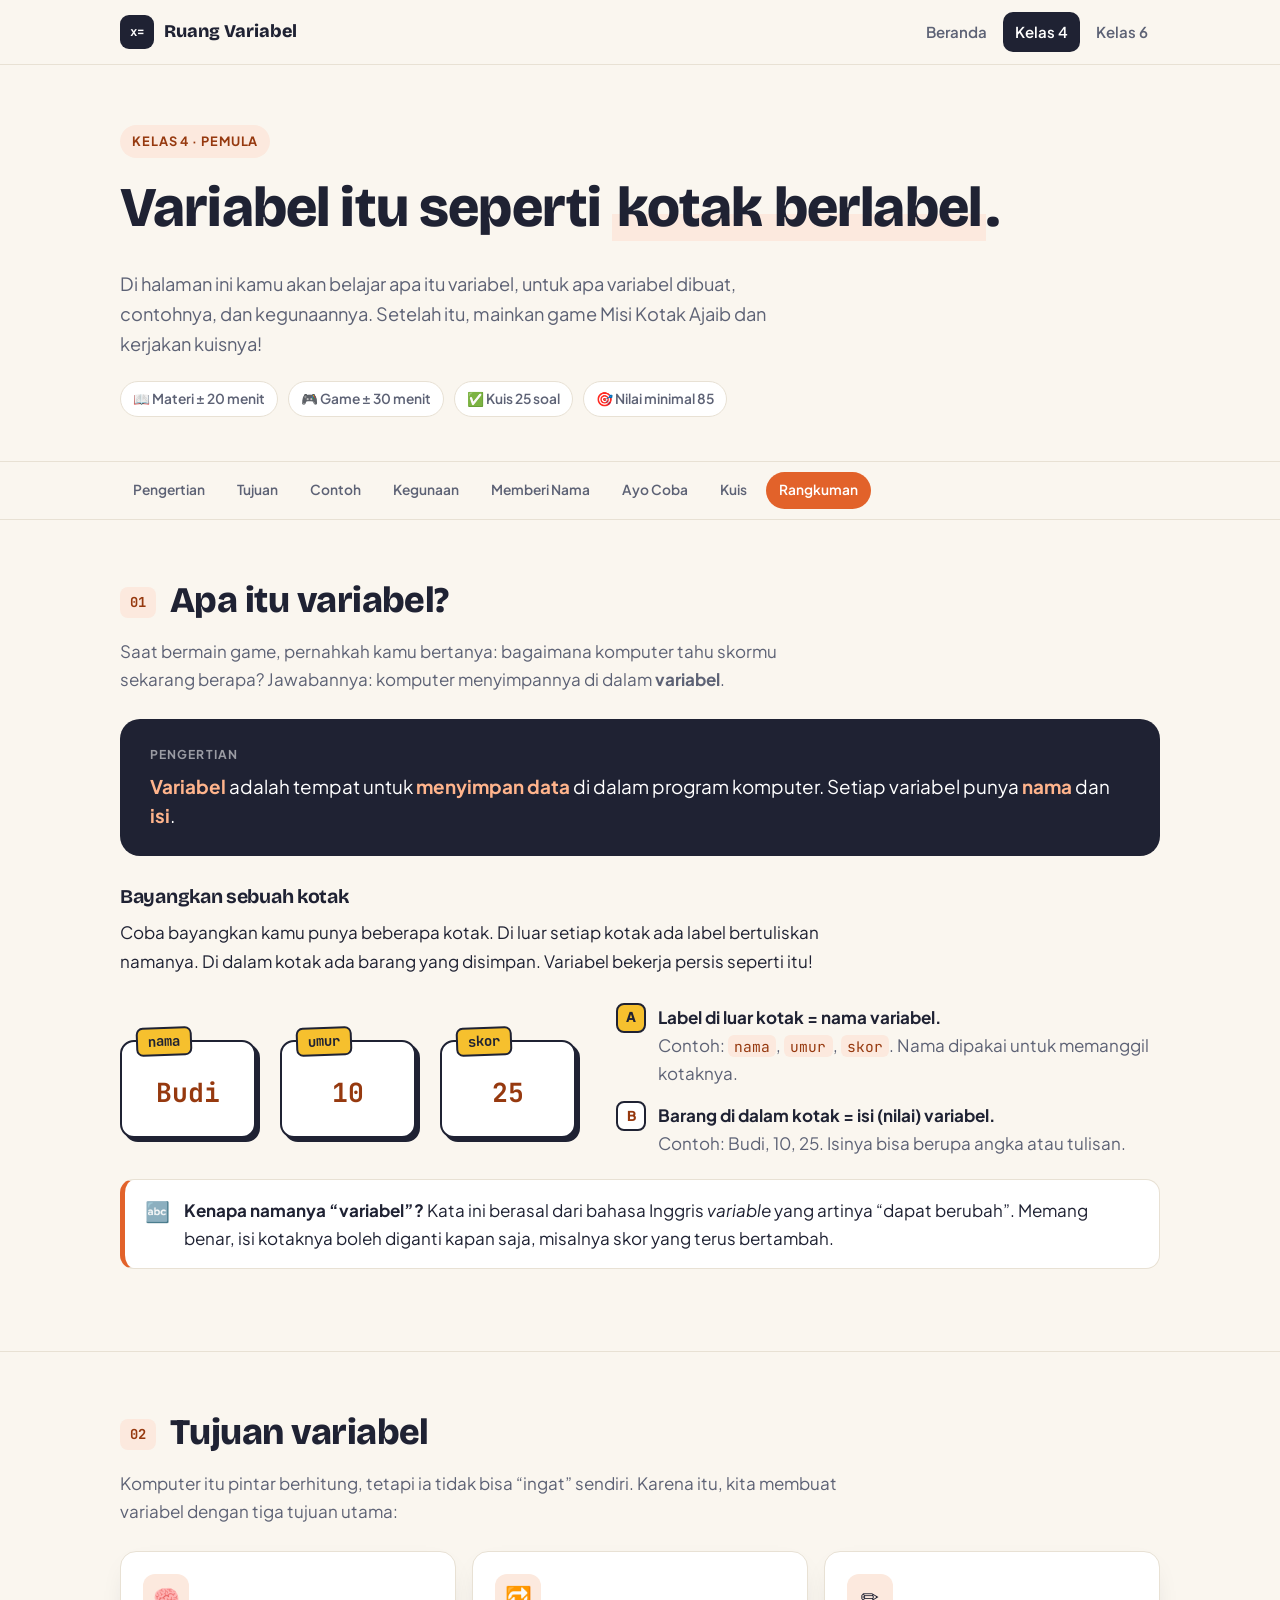
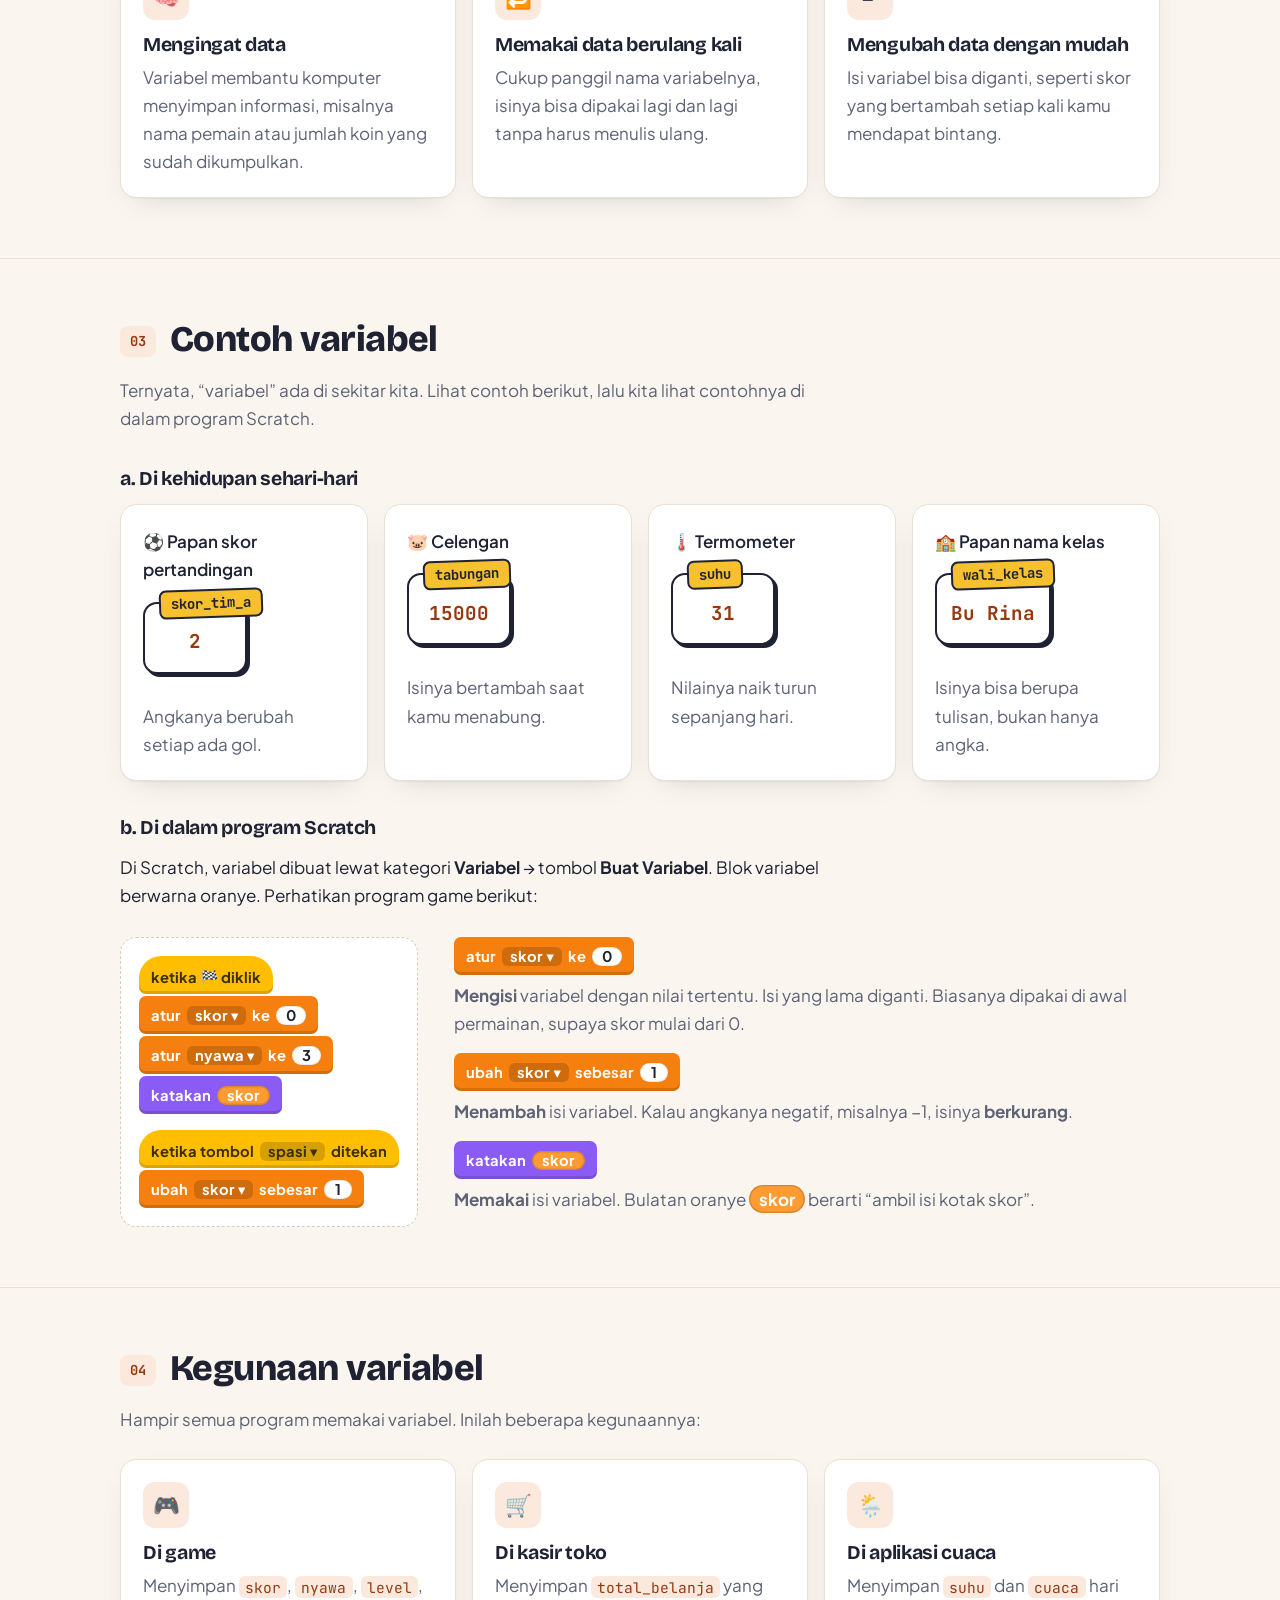
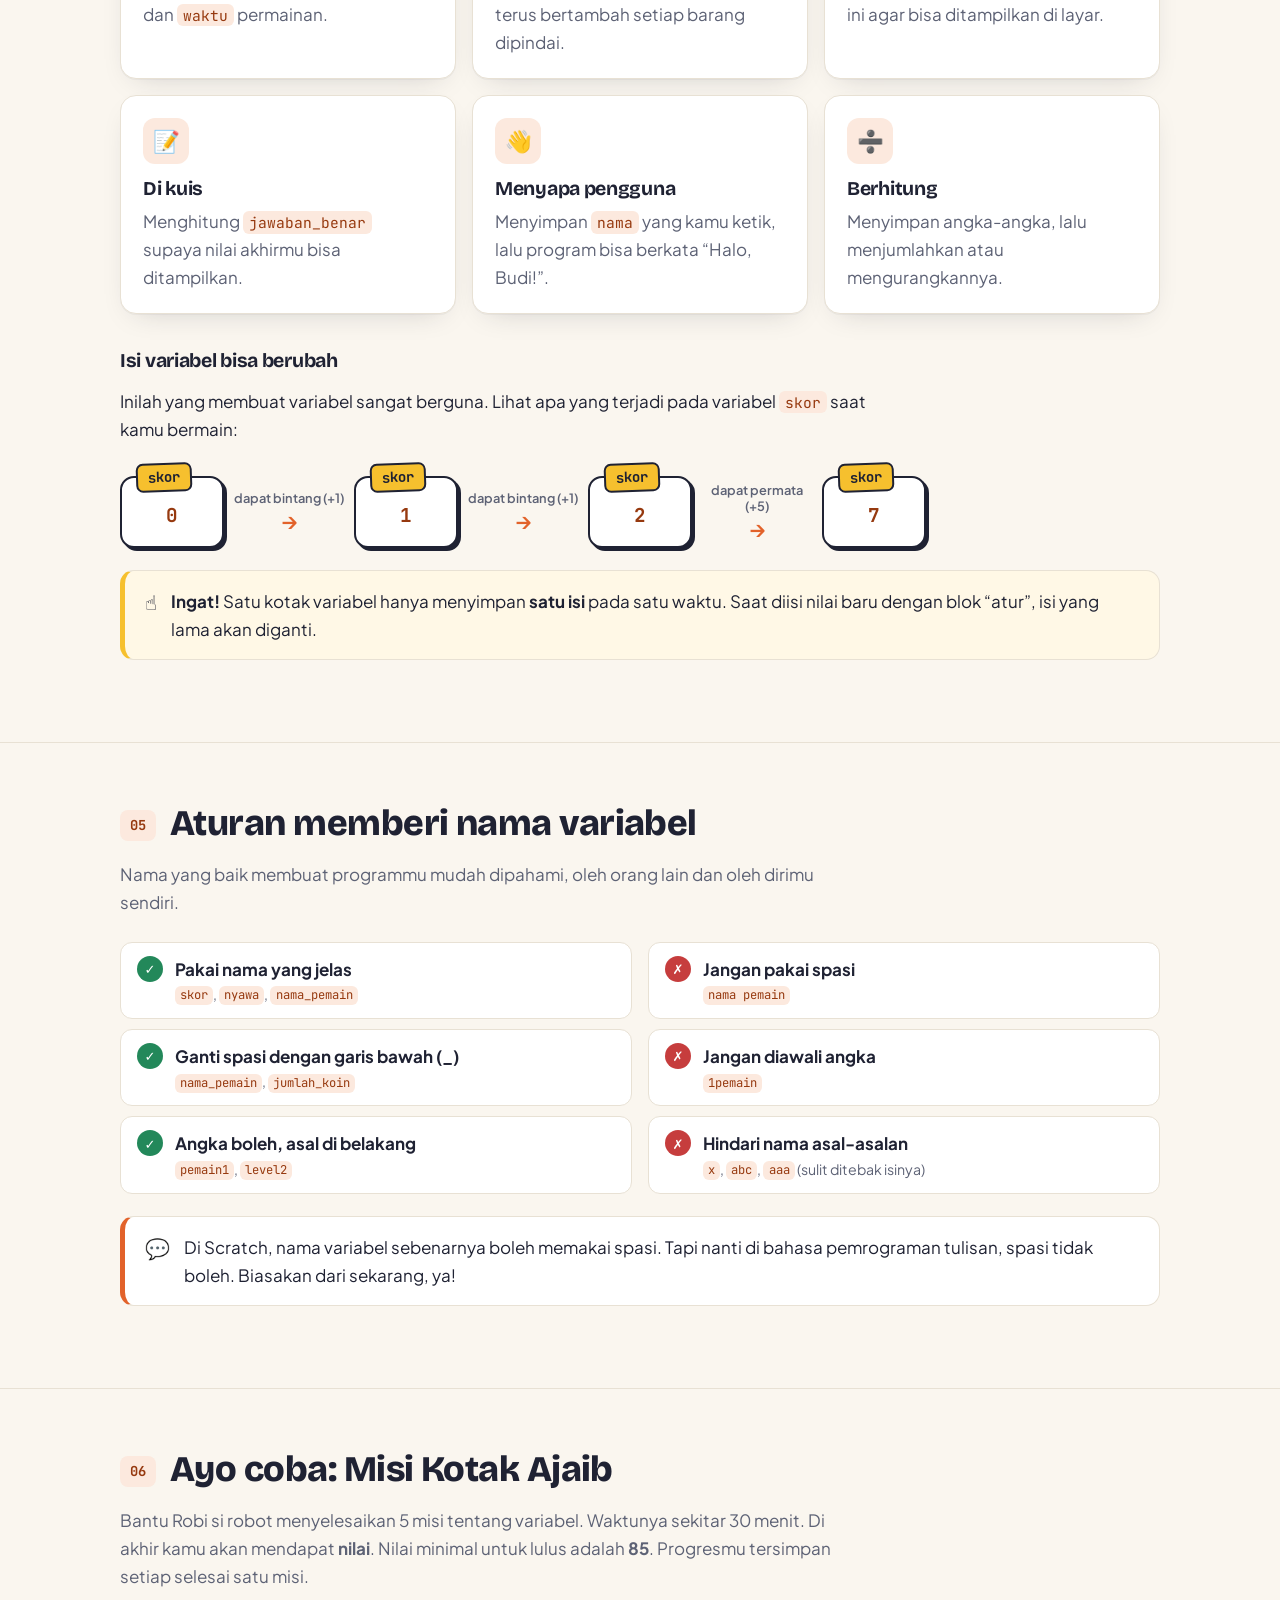
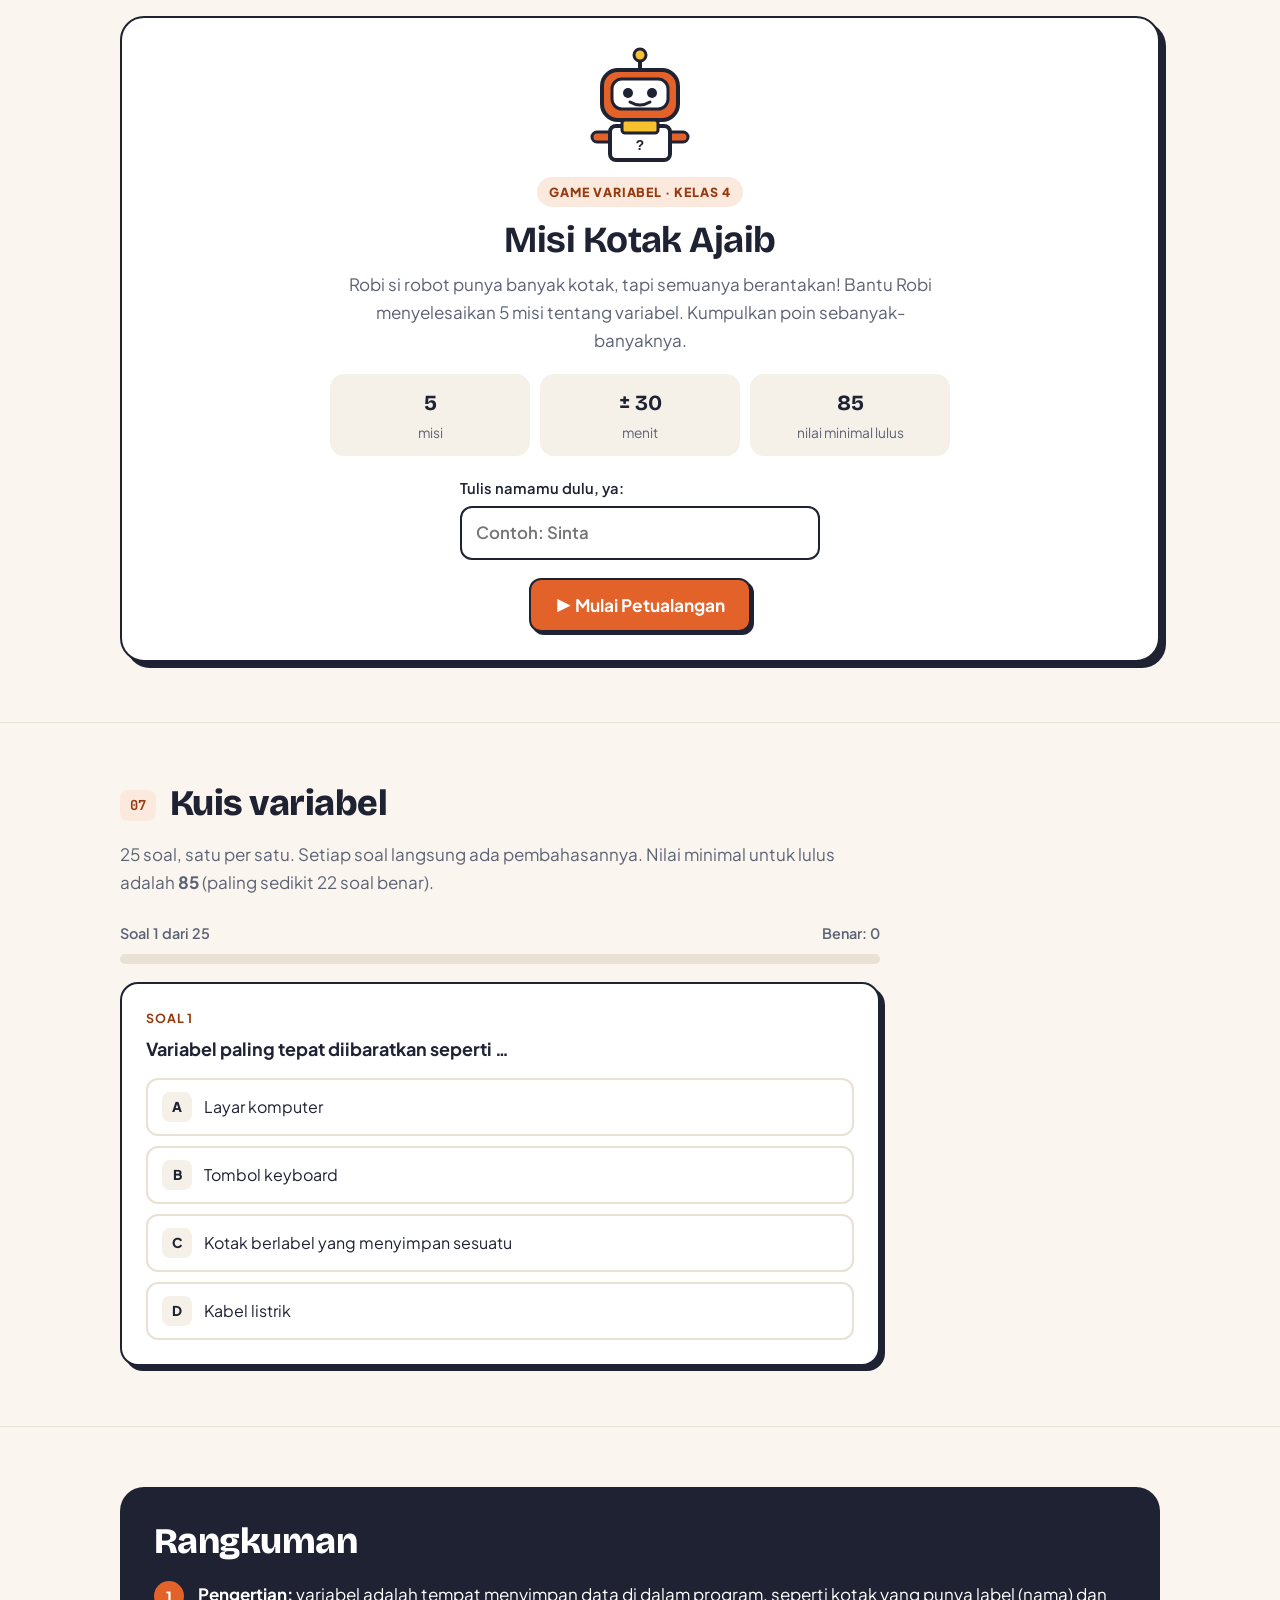
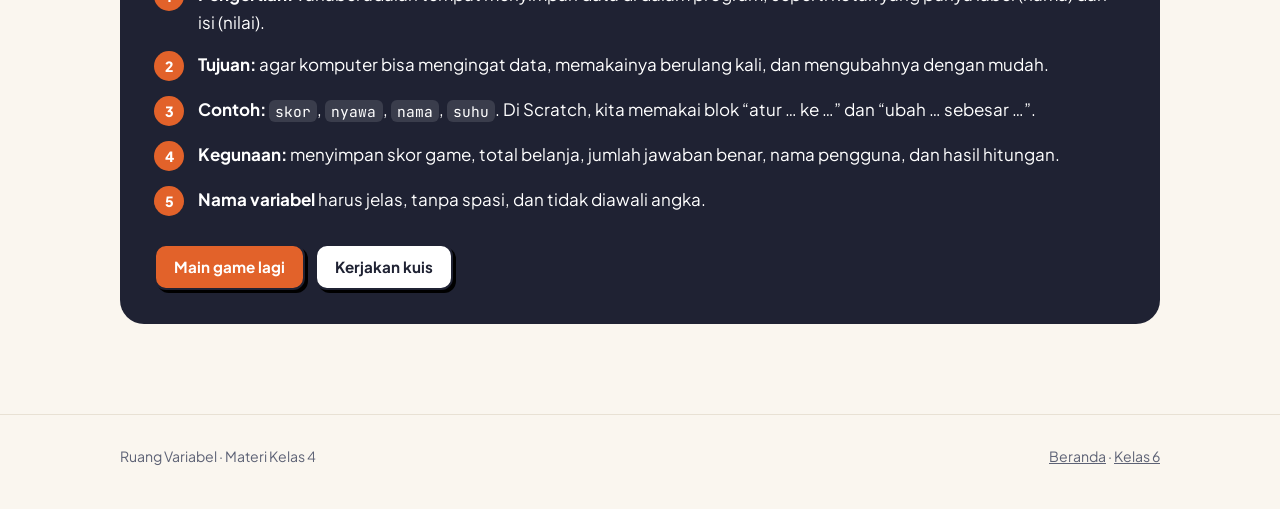
==== commit cbc1ded4: "Add files via upload" ====
--- a/kelas-4.html
+++ b/kelas-4.html
@@ -239,7 +239,7 @@
       <div class="section-head"><span class="section-num">06</span><h2>Ayo coba: Misi Kotak Ajaib</h2></div>
       <p class="section-intro">Bantu Robi si robot menyelesaikan 5 misi tentang variabel. Waktunya sekitar 30 menit. Di akhir kamu akan mendapat <strong>nilai</strong>. Nilai minimal untuk lulus adalah <strong>85</strong>. Progresmu tersimpan setiap selesai satu misi.</p>
 
-      <div class="game" data-game>
+      <div class="game" data-game="k4">
         <div class="game-hud" hidden>
           <span class="hud-item" data-hud="misi"></span>
           <span class="hud-item" data-hud="soal"></span>
@@ -374,6 +374,7 @@
   ];
 </script>
 <script src="script.js"></script>
-<script src="game.js"></script>
+<script src="game-engine.js"></script>
+<script src="game4.js"></script>
 </body>
 </html>
--- a/style.css
+++ b/style.css
@@ -507,3 +507,86 @@
 /* rapikan */
 .hud-item:empty { display: none; }
 .script-box > div + div { margin-top: 16px; }
+
+/* =========================================================
+   FLOWCHART (kelas 6)
+   ========================================================= */
+.flow-box { display: block; max-width: 100%; padding: 16px; background: var(--surface); border: 1px dashed #D5CCBC; border-radius: 16px; overflow-x: auto; text-align: center; }
+.flow-box + .flow-box { margin-top: 16px; }
+.flow { display: inline-block; max-width: 100%; height: auto; overflow: visible; }
+.flow text { font-family: "Plus Jakarta Sans", system-ui, sans-serif; font-size: 15px; font-weight: 700; fill: var(--ink); }
+.flow .fl-lbl { font-size: 12.5px; font-weight: 800; fill: #4A5068; }
+.fl-edges line, .fl-edges polyline { stroke: var(--ink); stroke-width: 2; fill: none; }
+.flow marker path { fill: var(--ink); }
+.fn > rect, .fn > polygon { stroke: var(--ink); stroke-width: 2; transition: fill .2s ease, stroke-width .2s ease; }
+.fn-start > rect, .fn-end > rect { fill: #DDE3FF; }
+.fn-proc > rect { fill: #FFFFFF; }
+.fn-io > polygon { fill: #DDF2E7; }
+.fn-dec > polygon { fill: #FFF1C9; }
+.fn.active > rect, .fn.active > polygon { fill: #FFD66B; stroke-width: 4; }
+.fn.blank > rect, .fn.blank > polygon { fill: #fff; stroke: var(--accent); stroke-dasharray: 7 5; stroke-width: 2.5; }
+.fn.blank text { fill: var(--accent); font-size: 24px; }
+.fn.filled > rect, .fn.filled > polygon { fill: var(--ok-soft); stroke: var(--ok); stroke-width: 3; }
+.flow-mini text { font-size: 13px; }
+
+.symbol-table td:first-child { width: 190px; }
+.symbol-table .flow-mini { width: 170px; }
+
+.flow-tracer { display: grid; grid-template-columns: minmax(0, 1fr) minmax(0, 1fr); gap: 22px; align-items: start; }
+@media (max-width: 820px) { .flow-tracer { grid-template-columns: minmax(0, 1fr); } }
+.side-panel h4 { font-family: "Plus Jakarta Sans", sans-serif; font-size: .76rem; text-transform: uppercase; letter-spacing: .07em; color: var(--muted); margin: 0 0 8px; }
+.side-panel .monitors { display: flex; flex-wrap: wrap; flex-direction: row; gap: 8px; margin-bottom: 18px; }
+.side-panel .monitor { font-size: .95rem; padding: 5px 6px 5px 10px; }
+.side-panel .monitor b { background: var(--k6); }
+.out-box { font-family: "JetBrains Mono", monospace; font-size: .95rem; background: #0F1220; color: #A6E3B8; border-radius: 12px; padding: 12px 14px; min-height: 52px; white-space: pre-wrap; margin-bottom: 18px; }
+.trace-table-wrap { max-height: 300px; overflow: auto; margin: 0; }
+.trace-table th, .trace-table td { padding: 8px 10px; font-size: .86rem; white-space: nowrap; }
+.trace-table td:nth-child(2) { white-space: normal; min-width: 150px; }
+.trace-table tr.now td { background: #FFF6D6; }
+.trace-table th { position: sticky; top: 0; z-index: 1; }
+
+/* =========================================================
+   GAME KELAS 6 — tambahan
+   ========================================================= */
+.shape-choices { display: grid; grid-template-columns: repeat(2, minmax(0, 1fr)); gap: 12px; }
+.shape-opt { display: flex; flex-direction: column; align-items: center; gap: 6px; font: inherit; font-weight: 700; color: var(--ink); background: #fff; border: 2px solid var(--line); border-radius: 14px; padding: 12px 8px; cursor: pointer; }
+.shape-opt .flow-mini { width: 120px; }
+.shape-opt:hover:not(:disabled) { border-color: var(--accent); background: var(--accent-soft); }
+.shape-opt:disabled { cursor: default; }
+.shape-opt.is-correct { border-color: var(--ok); background: var(--ok-soft); }
+.shape-opt.is-wrong { border-color: var(--bad); background: var(--bad-soft); }
+.stmt-card { display: inline-block; font-family: "JetBrains Mono", monospace; font-weight: 700; font-size: 1.15rem; background: #fff; border: 2px dashed var(--ink); border-radius: 14px; padding: 14px 20px; margin: 0 auto 18px; }
+.trace-q { display: grid; grid-template-columns: minmax(0, 1.1fr) minmax(0, .9fr); gap: 20px; align-items: start; }
+@media (max-width: 760px) { .trace-q { grid-template-columns: minmax(0, 1fr); } }
+.input-note { display: inline-block; background: var(--ink); color: #fff; font-weight: 700; border-radius: 10px; padding: 6px 12px; margin-bottom: 12px; font-size: .95rem; }
+.input-note b { color: var(--yellow); font-family: "JetBrains Mono", monospace; }
+
+.quick { text-align: center; }
+.quick .flow-mini { width: 230px; }
+.quick-val { font-family: "JetBrains Mono", monospace; font-size: 2rem; font-weight: 800; margin: 14px 0; min-height: 2.6rem; }
+.quick-val.flash-ok { color: var(--ok); }
+.quick-val.flash-bad { color: var(--bad); }
+.yn { display: grid; grid-template-columns: 1fr 1fr; gap: 14px; max-width: 420px; margin: 0 auto; }
+.yn .btn { font-size: 1.3rem; min-height: 70px; }
+.yn .btn-yes { background: #2FB673; color: #fff; }
+.yn .btn-no { background: #E25555; color: #fff; }
+.quick-meta { display: flex; justify-content: center; flex-wrap: wrap; gap: 10px; margin: 12px 0; font-weight: 700; color: var(--muted); }
+.quick-start { padding: 20px; background: var(--surface-2); border-radius: 16px; }
+
+.order-wrap { display: grid; grid-template-columns: minmax(0, 1fr) minmax(0, 1fr); gap: 20px; align-items: start; }
+@media (max-width: 760px) { .order-wrap { grid-template-columns: minmax(0, 1fr); } }
+.order-wrap h4 { font-family: "Plus Jakarta Sans", sans-serif; font-size: .78rem; letter-spacing: .07em; text-transform: uppercase; color: var(--muted); margin: 0 0 8px; }
+.cards { display: grid; gap: 8px; }
+.step-card { display: flex; align-items: center; gap: 10px; text-align: left; font: inherit; font-weight: 700; font-family: "JetBrains Mono", monospace; font-size: .95rem; color: var(--ink); background: #fff; border: 2px solid var(--ink); border-radius: 12px; padding: 10px 12px; cursor: pointer; box-shadow: 3px 3px 0 var(--ink); }
+.step-card:disabled { opacity: .35; cursor: default; box-shadow: none; }
+.step-card .ico { flex: none; width: 44px; }
+.step-card .ico .flow-mini { width: 44px; }
+.feedback-bar .fb-text { margin: 0; flex: 1 1 260px; min-width: 0; }
+.feedback-bar .fb-text .flow-box, .feedback-bar .fb-text .script-box { background: #fff; }
+[hidden] { display: none !important; }
+@media (max-width: 520px) {
+  .card { padding: 18px 16px; }
+  .flow-box { padding: 10px 6px; }
+}
+.flow:not(.flow-mini) { min-width: calc(var(--fw, 300px) * .8); }
+@media (max-width: 400px) { .flow:not(.flow-mini) { min-width: calc(var(--fw, 300px) * .64); } }
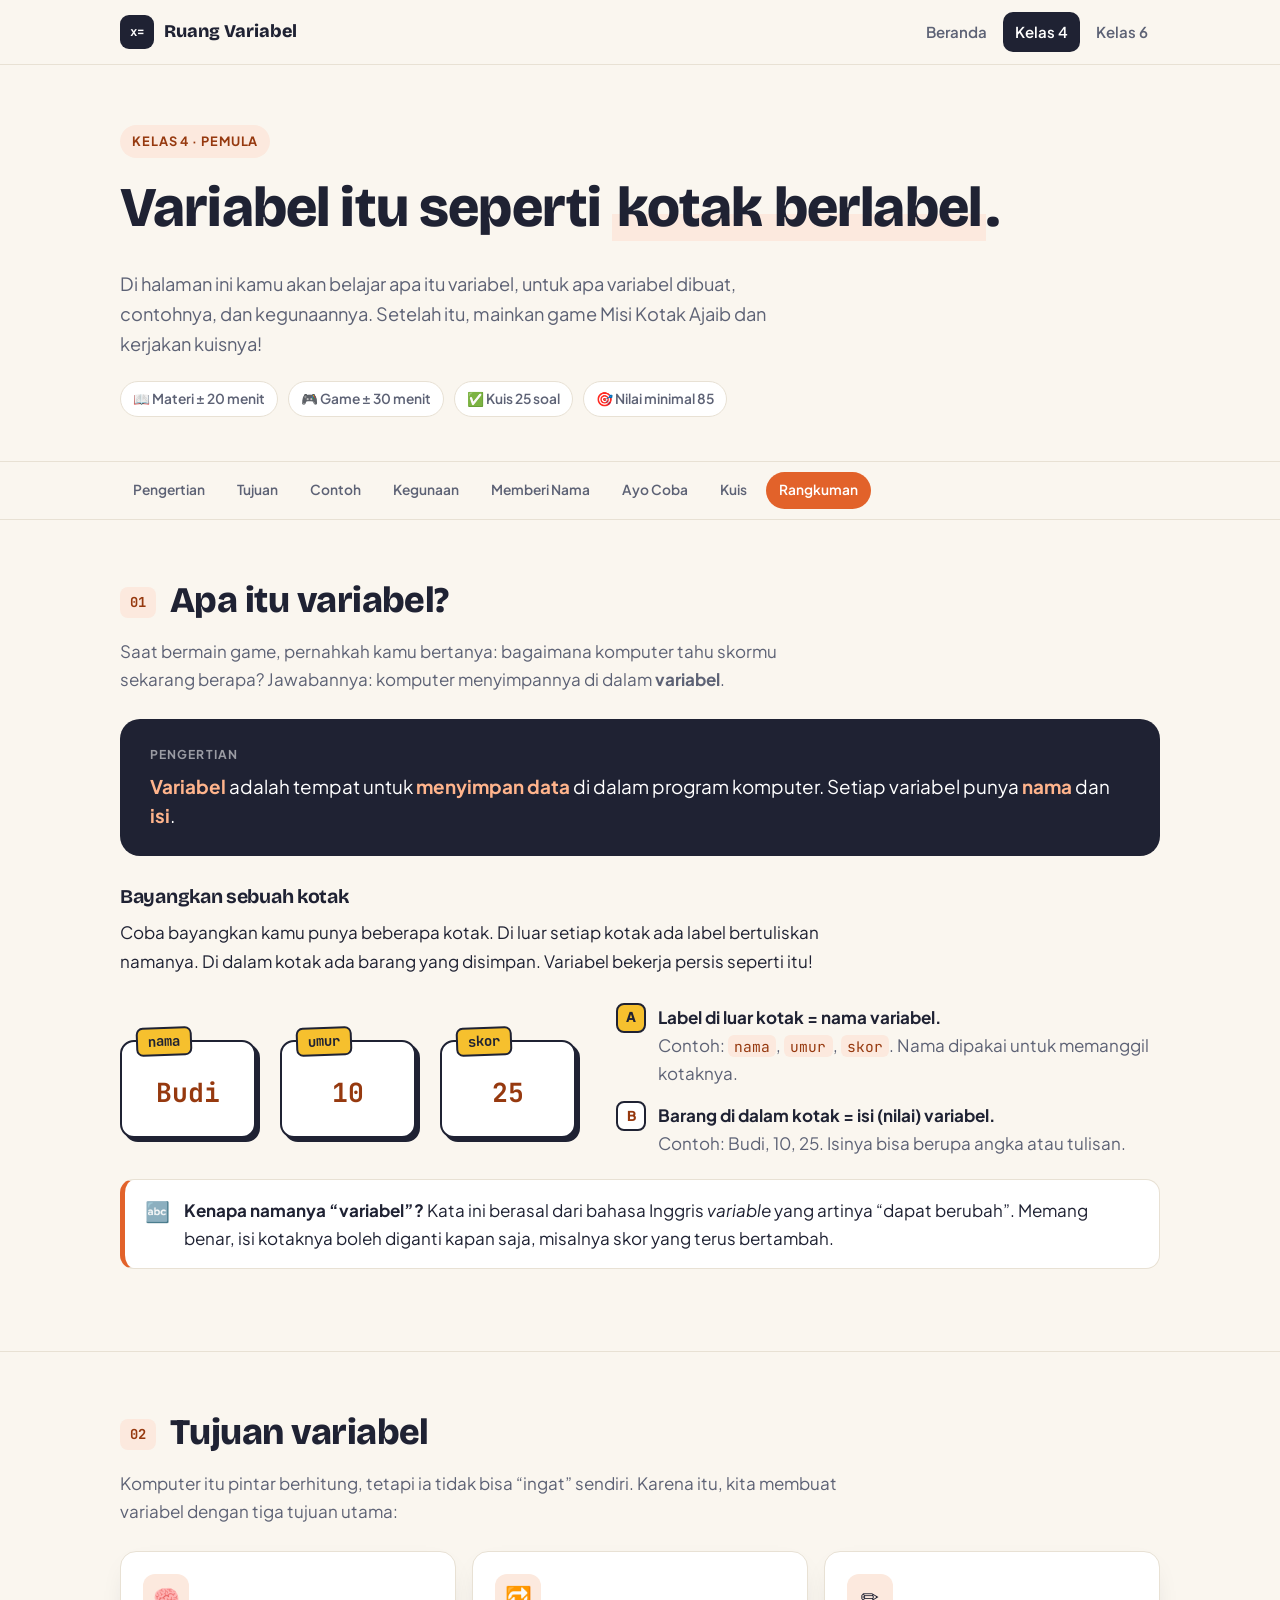
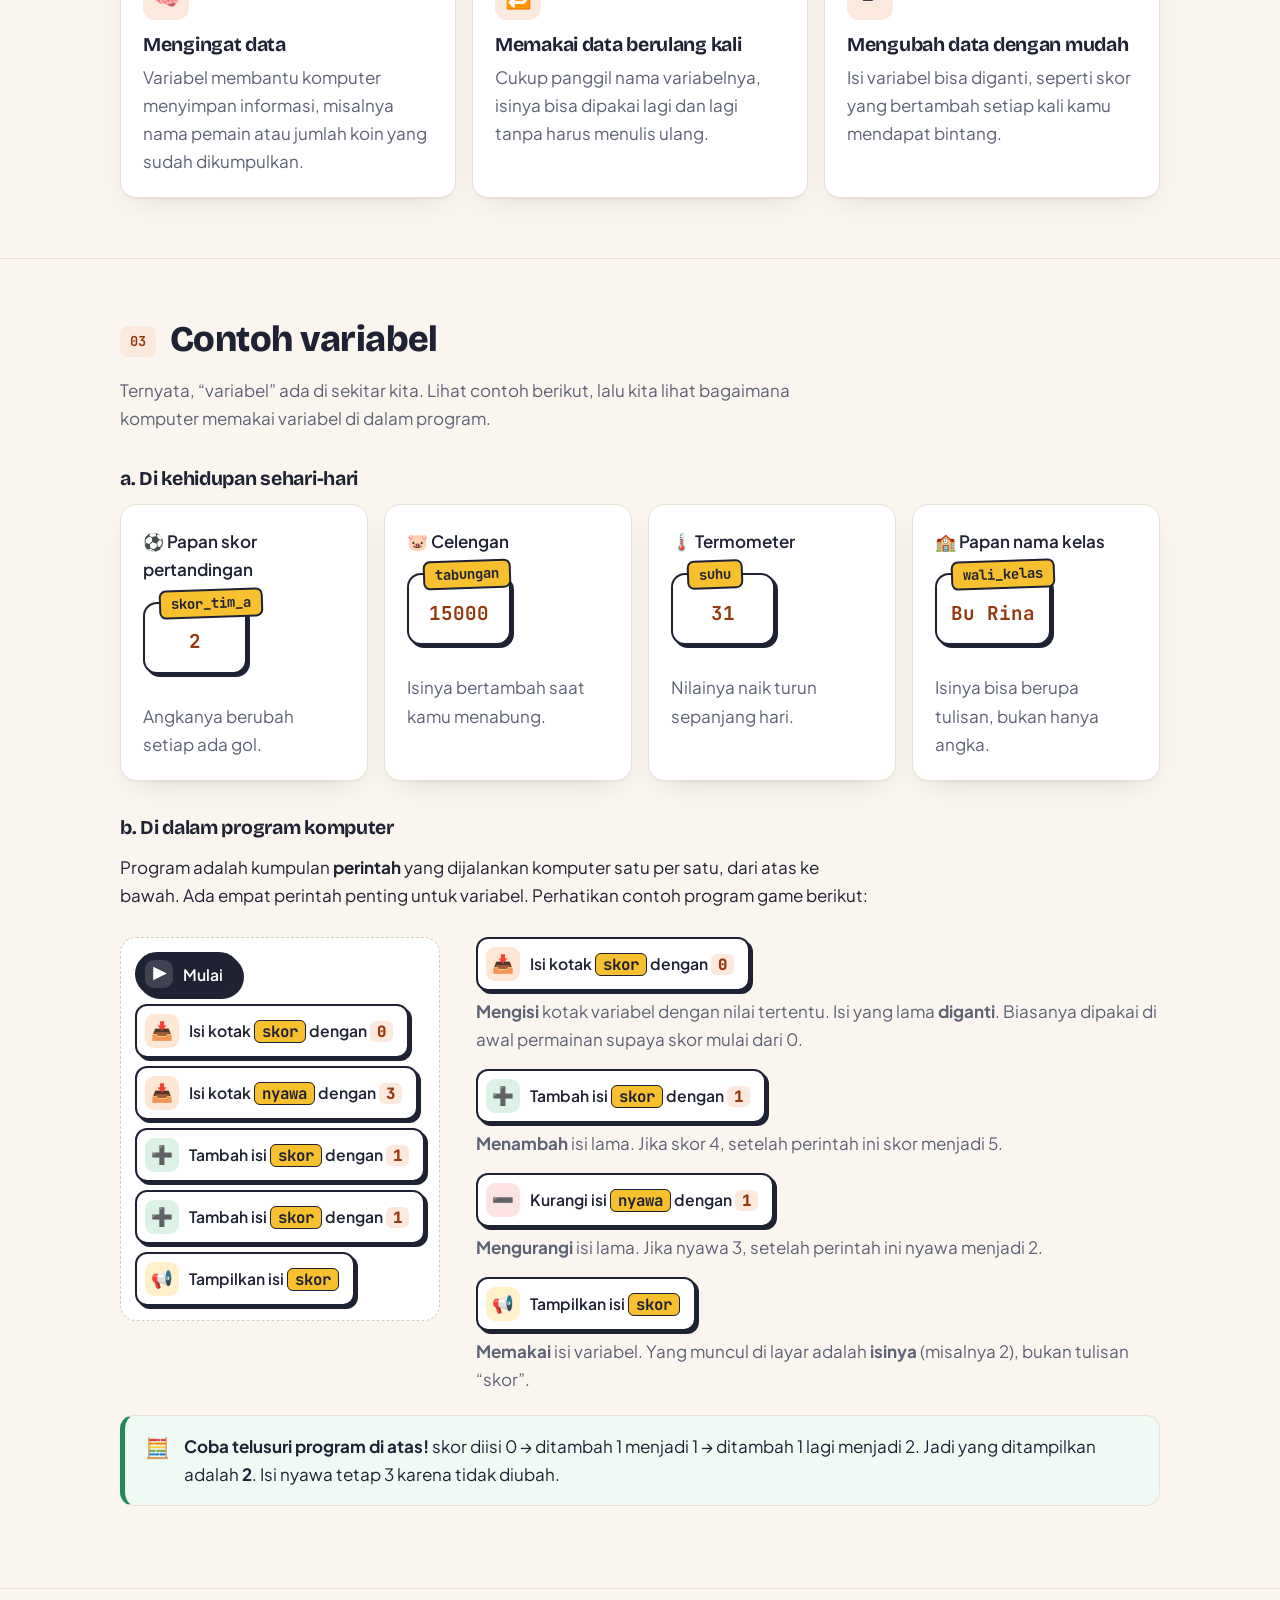
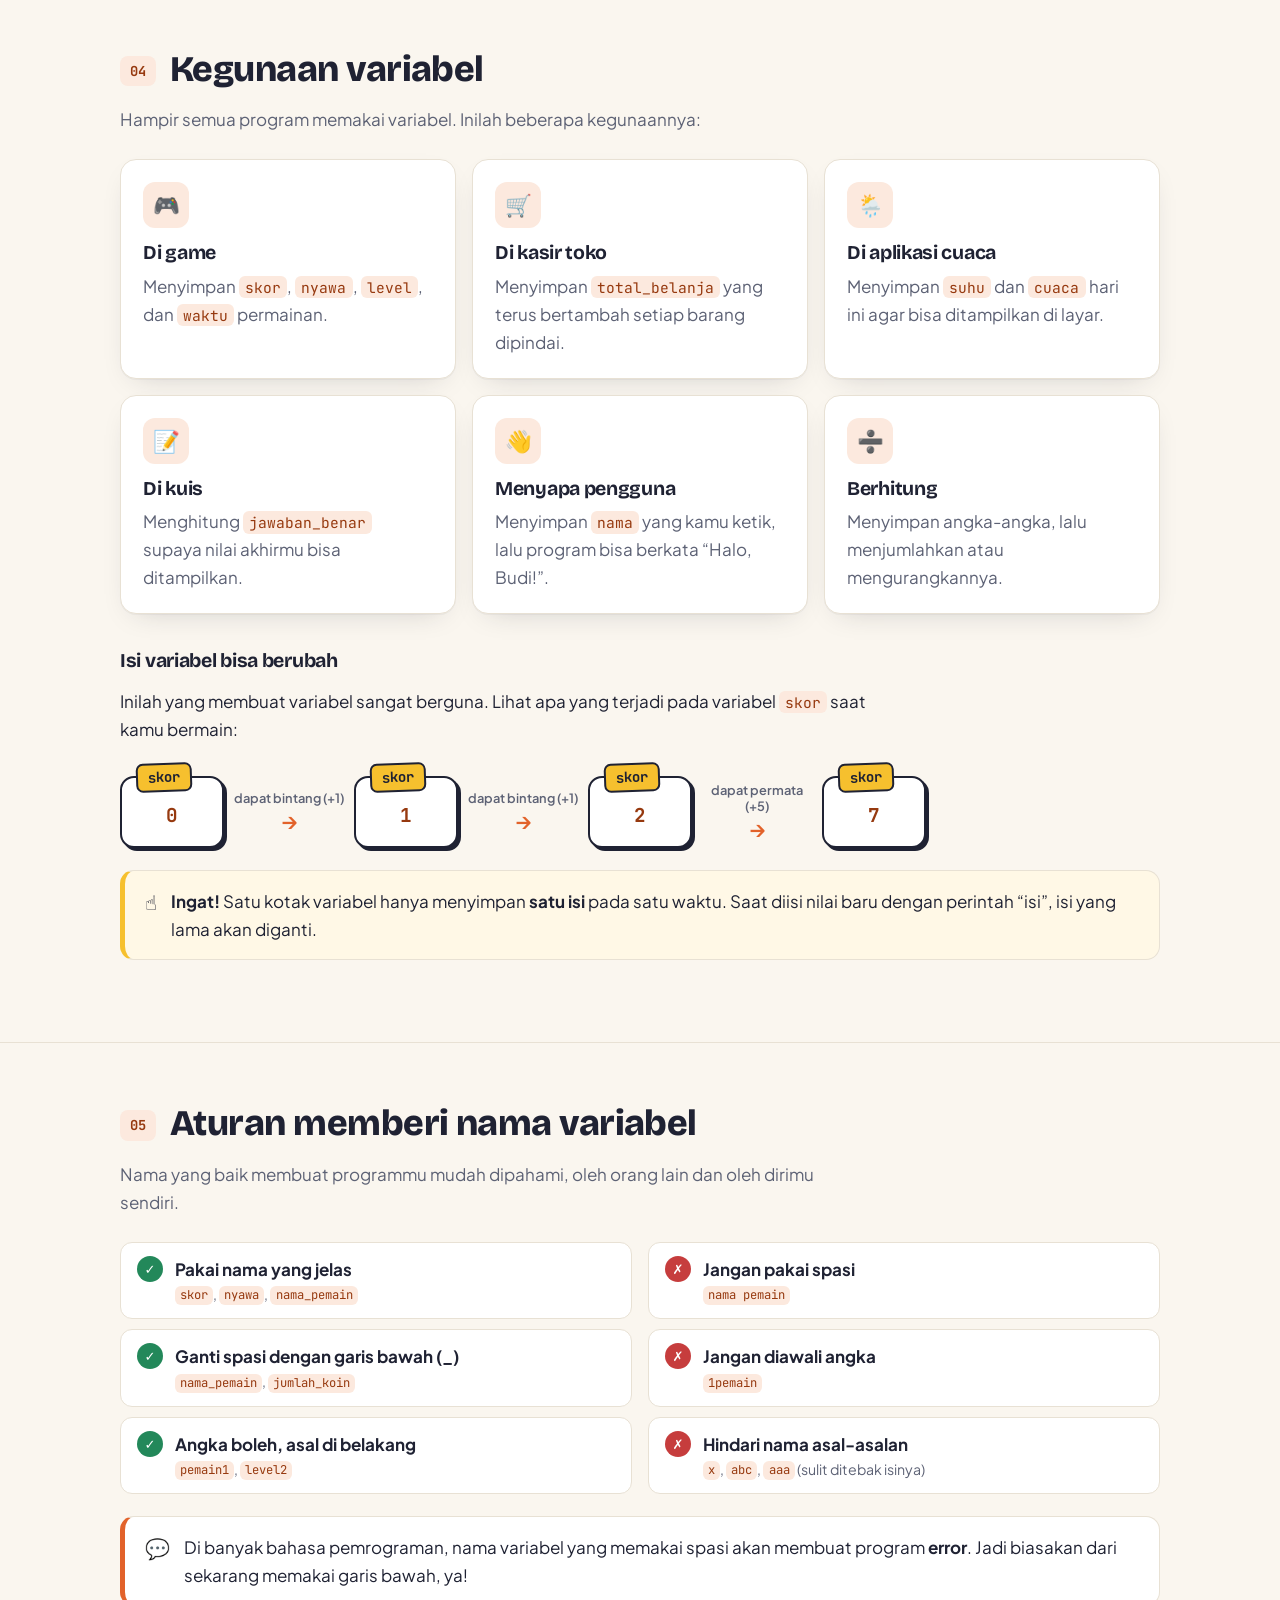
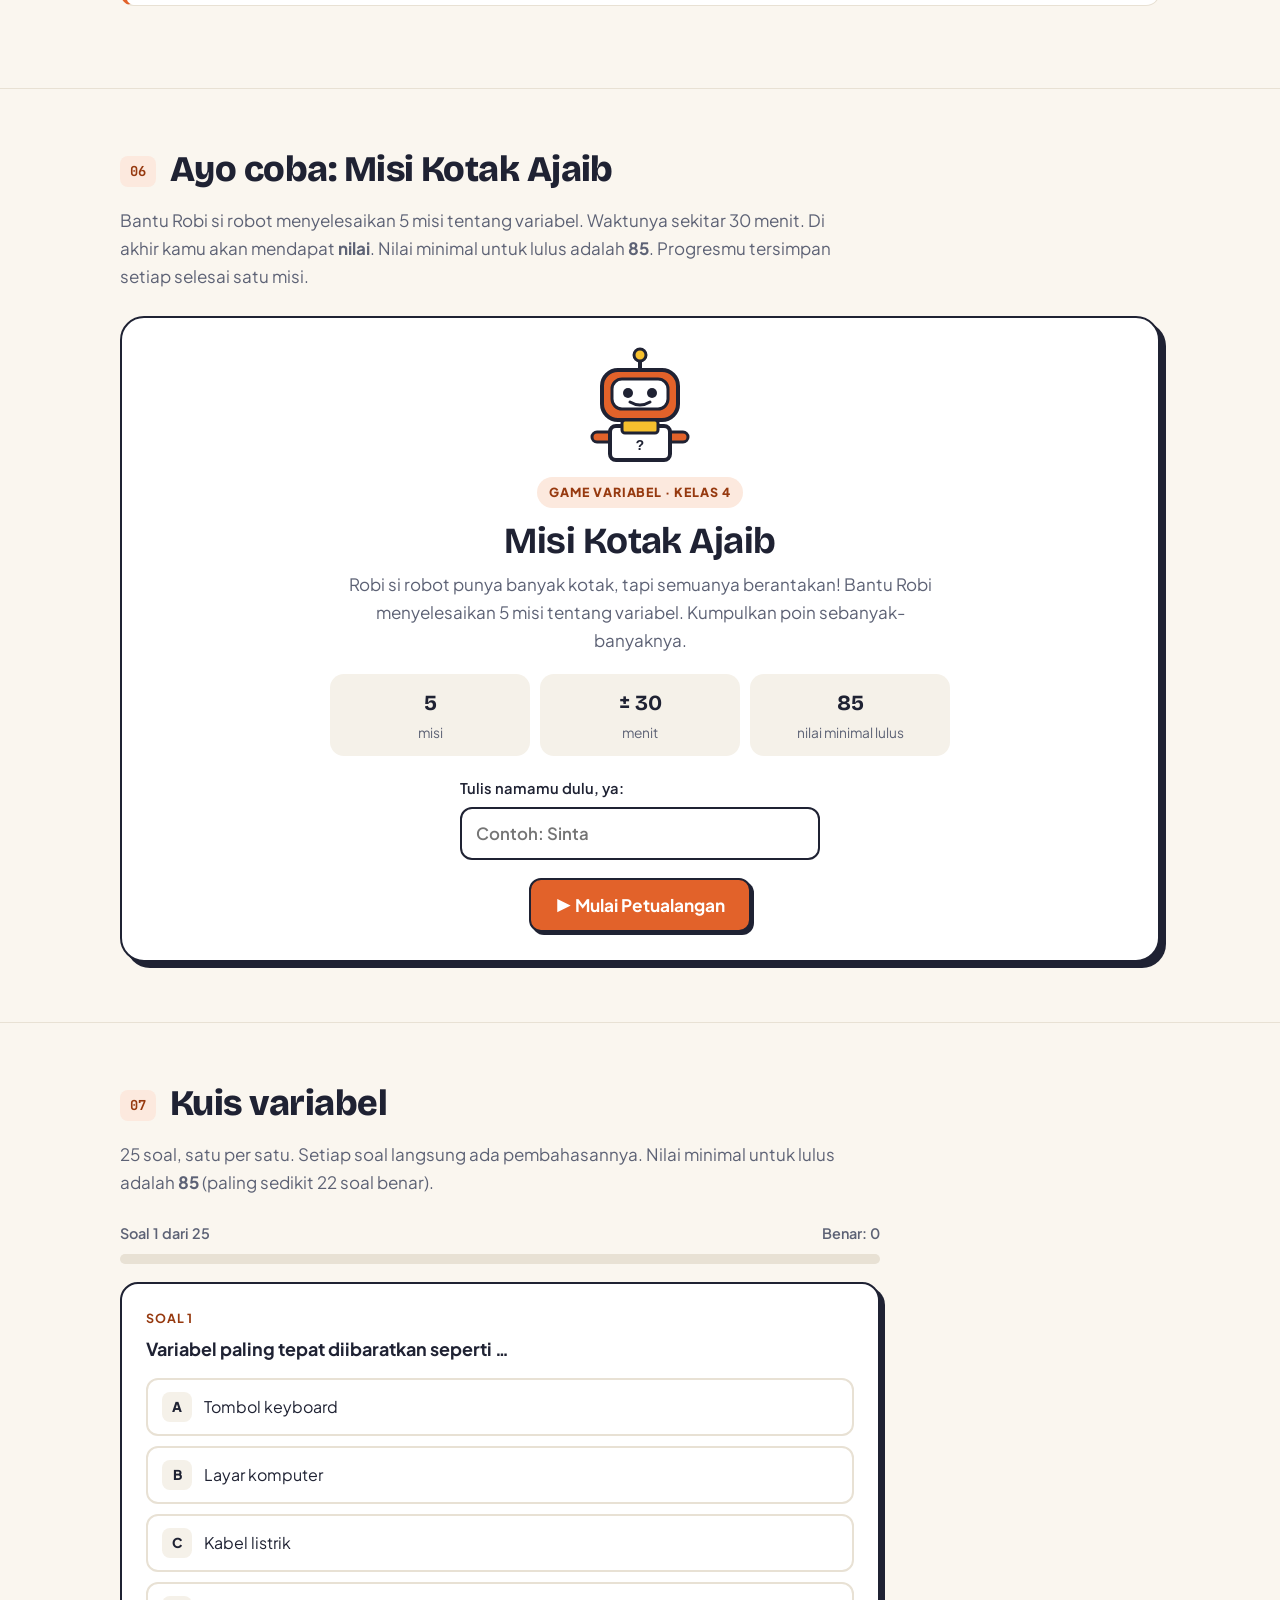
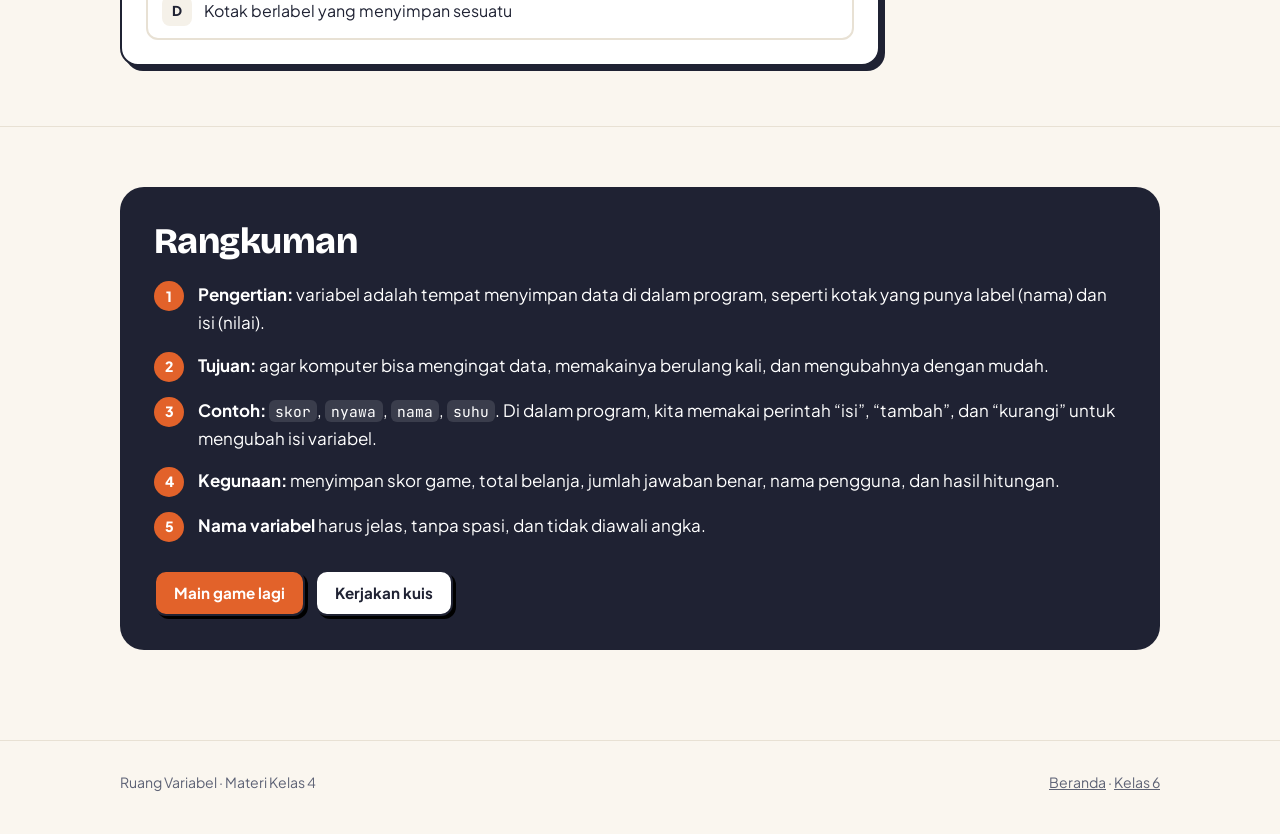
==== commit 158ef606: "Add files via upload" ====
--- a/kelas-4.html
+++ b/kelas-4.html
@@ -115,7 +115,7 @@
   <section class="section" id="contoh">
     <div class="container">
       <div class="section-head"><span class="section-num">03</span><h2>Contoh variabel</h2></div>
-      <p class="section-intro">Ternyata, “variabel” ada di sekitar kita. Lihat contoh berikut, lalu kita lihat contohnya di dalam program Scratch.</p>
+      <p class="section-intro">Ternyata, “variabel” ada di sekitar kita. Lihat contoh berikut, lalu kita lihat bagaimana komputer memakai variabel di dalam program.</p>
 
       <h3 class="subhead">a. Di kehidupan sehari-hari</h3>
       <div class="grid grid-4">
@@ -141,36 +141,43 @@
         </div>
       </div>
 
-      <h3 class="subhead">b. Di dalam program Scratch</h3>
-      <p class="prose">Di Scratch, variabel dibuat lewat kategori <strong>Variabel</strong> → tombol <strong>Buat Variabel</strong>. Blok variabel berwarna oranye. Perhatikan program game berikut:</p>
+      <h3 class="subhead">b. Di dalam program komputer</h3>
+      <p class="prose">Program adalah kumpulan <strong>perintah</strong> yang dijalankan komputer satu per satu, dari atas ke bawah. Ada empat perintah penting untuk variabel. Perhatikan contoh program game berikut:</p>
 
       <div class="blocks-wrap mt-2">
-        <div class="script-box">
-          <div data-script>
-            event: ketika 🏁 diklik
-            var: atur [skor] ke (0)
-            var: atur [nyawa] ke (3)
-            look: katakan {skor}
+        <div class="steps-box">
+          <div data-steps>
+            mulai
+            isi: skor | 0
+            isi: nyawa | 3
+            tambah: skor | 1
+            tambah: skor | 1
+            tampilkan: skor
           </div>
-          <div data-script>
-            event: ketika tombol [spasi] ditekan
-            var: ubah [skor] sebesar (1)
-          </div>
-        </div>
-        <ul class="block-legend">
+        </div>
+        <ul class="legend-list">
           <li>
-            <div data-script>var: atur [skor] ke (0)</div>
-            <p><strong>Mengisi</strong> variabel dengan nilai tertentu. Isi yang lama diganti. Biasanya dipakai di awal permainan, supaya skor mulai dari 0.</p>
+            <div data-steps>isi: skor | 0</div>
+            <p><strong>Mengisi</strong> kotak variabel dengan nilai tertentu. Isi yang lama <strong>diganti</strong>. Biasanya dipakai di awal permainan supaya skor mulai dari 0.</p>
           </li>
           <li>
-            <div data-script>var: ubah [skor] sebesar (1)</div>
-            <p><strong>Menambah</strong> isi variabel. Kalau angkanya negatif, misalnya −1, isinya <strong>berkurang</strong>.</p>
+            <div data-steps>tambah: skor | 1</div>
+            <p><strong>Menambah</strong> isi lama. Jika skor 4, setelah perintah ini skor menjadi 5.</p>
           </li>
           <li>
-            <div data-script>look: katakan {skor}</div>
-            <p><strong>Memakai</strong> isi variabel. Bulatan oranye <span class="rep var">skor</span> berarti “ambil isi kotak skor”.</p>
+            <div data-steps>kurangi: nyawa | 1</div>
+            <p><strong>Mengurangi</strong> isi lama. Jika nyawa 3, setelah perintah ini nyawa menjadi 2.</p>
+          </li>
+          <li>
+            <div data-steps>tampilkan: skor</div>
+            <p><strong>Memakai</strong> isi variabel. Yang muncul di layar adalah <strong>isinya</strong> (misalnya 2), bukan tulisan “skor”.</p>
           </li>
         </ul>
+      </div>
+
+      <div class="callout tip">
+        <span class="callout-icon">🧮</span>
+        <div><p><strong>Coba telusuri program di atas!</strong> skor diisi 0 → ditambah 1 menjadi 1 → ditambah 1 lagi menjadi 2. Jadi yang ditampilkan adalah <strong>2</strong>. Isi nyawa tetap 3 karena tidak diubah.</p></div>
       </div>
     </div>
   </section>
@@ -202,7 +209,7 @@
       </div>
       <div class="callout warn mt-2">
         <span class="callout-icon">☝️</span>
-        <div><p><strong>Ingat!</strong> Satu kotak variabel hanya menyimpan <strong>satu isi</strong> pada satu waktu. Saat diisi nilai baru dengan blok “atur”, isi yang lama akan diganti.</p></div>
+        <div><p><strong>Ingat!</strong> Satu kotak variabel hanya menyimpan <strong>satu isi</strong> pada satu waktu. Saat diisi nilai baru dengan perintah “isi”, isi yang lama akan diganti.</p></div>
       </div>
     </div>
   </section>
@@ -228,7 +235,7 @@
 
       <div class="callout">
         <span class="callout-icon">💬</span>
-        <div><p>Di Scratch, nama variabel sebenarnya boleh memakai spasi. Tapi nanti di bahasa pemrograman tulisan, spasi tidak boleh. Biasakan dari sekarang, ya!</p></div>
+        <div><p>Di banyak bahasa pemrograman, nama variabel yang memakai spasi akan membuat program <strong>error</strong>. Jadi biasakan dari sekarang memakai garis bawah, ya!</p></div>
       </div>
     </div>
   </section>
@@ -273,7 +280,7 @@
         <ol>
           <li><span><strong>Pengertian:</strong> variabel adalah tempat menyimpan data di dalam program, seperti kotak yang punya label (nama) dan isi (nilai).</span></li>
           <li><span><strong>Tujuan:</strong> agar komputer bisa mengingat data, memakainya berulang kali, dan mengubahnya dengan mudah.</span></li>
-          <li><span><strong>Contoh:</strong> <code>skor</code>, <code>nyawa</code>, <code>nama</code>, <code>suhu</code>. Di Scratch, kita memakai blok “atur … ke …” dan “ubah … sebesar …”.</span></li>
+          <li><span><strong>Contoh:</strong> <code>skor</code>, <code>nyawa</code>, <code>nama</code>, <code>suhu</code>. Di dalam program, kita memakai perintah “isi”, “tambah”, dan “kurangi” untuk mengubah isi variabel.</span></li>
           <li><span><strong>Kegunaan:</strong> menyimpan skor game, total belanja, jumlah jawaban benar, nama pengguna, dan hasil hitungan.</span></li>
           <li><span><strong>Nama variabel</strong> harus jelas, tanpa spasi, dan tidak diawali angka.</span></li>
         </ol>
@@ -294,7 +301,7 @@
 </footer>
 
 <script>
-  /* 25 soal kuis kelas 4. a = nomor jawaban benar (mulai dari 0). s = blok kode (opsional). */
+  /* 25 soal kuis kelas 4. a = nomor jawaban benar (mulai dari 0). k = kartu perintah (opsional). */
   window.QUIZ_K4 = [
     { q: "Variabel paling tepat diibaratkan seperti …",
       o: ["Kotak berlabel yang menyimpan sesuatu", "Layar komputer", "Kabel listrik", "Tombol keyboard"], a: 0,
@@ -303,7 +310,7 @@
       o: ["Isi variabel", "Nama variabel", "Warna variabel", "Ukuran variabel"], a: 1,
       e: "Label adalah nama variabel, dipakai untuk memanggil kotaknya." },
     { q: "Barang yang disimpan di dalam kotak variabel disebut …",
-      o: ["Nama", "Sprite", "Nilai (isi)", "Panggung"], a: 2,
+      o: ["Nama", "Label", "Nilai (isi)", "Tutup kotak"], a: 2,
       e: "Yang disimpan di dalam variabel disebut nilai atau isi variabel." },
     { q: "Kata “variabel” berasal dari bahasa Inggris yang artinya …",
       o: ["Tetap", "Rahasia", "Kotak", "Dapat berubah"], a: 3,
@@ -314,31 +321,31 @@
     { q: "Apa tujuan utama membuat variabel?",
       o: ["Agar layar lebih terang", "Agar komputer bisa mengingat dan mengubah data", "Agar komputer cepat mati", "Agar gambar lebih besar"], a: 1,
       e: "Variabel dibuat supaya data bisa diingat, dipakai lagi, dan diubah." },
-    { q: "Di Scratch, blok-blok variabel berwarna …",
-      o: ["Biru", "Hijau", "Oranye", "Ungu"], a: 2,
-      e: "Blok variabel di Scratch berwarna oranye." },
-    { q: "Di Scratch, untuk membuat variabel baru kita menekan tombol …",
-      o: ["Hapus Sprite", "Tambah Suara", "Ganti Latar", "Buat Variabel"], a: 3,
-      e: "Buka kategori Variabel, lalu tekan tombol “Buat Variabel”." },
-    { q: "Apa fungsi blok berikut?", s: "var: atur [skor] ke (0)",
-      o: ["Mengisi variabel skor dengan 0", "Menambah skor sebanyak 0 kali", "Menghapus variabel skor", "Menyembunyikan skor"], a: 0,
-      e: "Blok “atur … ke …” mengisi variabel dengan nilai tertentu. Isi lama diganti." },
-    { q: "Apa fungsi blok berikut?", s: "var: ubah [skor] sebesar (1)",
+    { q: "Program adalah …",
+      o: ["Gambar di layar komputer", "Nama sebuah variabel", "Kumpulan perintah yang dijalankan komputer satu per satu", "Kotak tempat menyimpan barang"], a: 2,
+      e: "Program berisi perintah-perintah yang dijalankan komputer secara berurutan dari atas ke bawah." },
+    { q: "Perintah-perintah dalam program dijalankan dengan urutan …",
+      o: ["Acak", "Dari bawah ke atas", "Semuanya sekaligus", "Dari atas ke bawah, satu per satu"], a: 3,
+      e: "Komputer menjalankan perintah satu per satu, mulai dari yang paling atas." },
+    { q: "Apa arti perintah berikut?", k: "isi: skor | 0",
+      o: ["Kotak skor diisi 0, isi lamanya diganti", "Skor ditambah 0 kali", "Kotak skor dihapus", "Skor disembunyikan"], a: 0,
+      e: "Perintah “isi” mengisi variabel dengan nilai baru. Isi lama diganti." },
+    { q: "Apa arti perintah berikut?", k: "tambah: skor | 1",
       o: ["Mengganti nama skor", "Menambah isi skor sebanyak 1", "Mengisi skor menjadi 1", "Menghapus 1 skor"], a: 1,
-      e: "Blok “ubah … sebesar …” menambah isi yang lama. Jika skor 4, setelahnya menjadi 5." },
-    { q: "Setelah blok berikut dijalankan, berapa isi variabel skor?", s: "event: ketika 🏁 diklik\nvar: atur [skor] ke (5)",
+      e: "Perintah “tambah” menambah isi yang lama. Jika skor 4, setelahnya menjadi 5." },
+    { q: "Setelah perintah berikut dijalankan, berapa isi variabel skor?", k: "mulai\nisi: skor | 5",
       o: ["0", "1", "5", "6"], a: 2,
-      e: "Blok “atur” langsung mengisi skor dengan 5." },
-    { q: "Setelah blok berikut dijalankan, berapa isi variabel skor?", s: "event: ketika 🏁 diklik\nvar: atur [skor] ke (0)\nvar: ubah [skor] sebesar (2)\nvar: ubah [skor] sebesar (3)",
+      e: "Perintah “isi” langsung mengisi skor dengan 5." },
+    { q: "Setelah perintah berikut dijalankan, berapa isi variabel skor?", k: "mulai\nisi: skor | 0\ntambah: skor | 2\ntambah: skor | 3",
       o: ["2", "3", "23", "5"], a: 3,
-      e: "0 → 2 → 5. Setiap blok “ubah” menambah isi yang lama." },
-    { q: "Setelah blok berikut dijalankan, berapa isi variabel nyawa?", s: "event: ketika 🏁 diklik\nvar: atur [nyawa] ke (3)\nvar: ubah [nyawa] sebesar (-1)",
-      o: ["2", "3", "4", "-1"], a: 0,
-      e: "3 dikurangi 1 menjadi 2. Angka negatif membuat isi variabel berkurang." },
-    { q: "Setelah blok berikut dijalankan, berapa isi variabel koin?", s: "event: ketika 🏁 diklik\nvar: atur [koin] ke (10)\nvar: atur [koin] ke (4)",
+      e: "0 → 2 → 5. Setiap perintah “tambah” menambah isi yang lama." },
+    { q: "Setelah perintah berikut dijalankan, berapa isi variabel nyawa?", k: "mulai\nisi: nyawa | 3\nkurangi: nyawa | 1",
+      o: ["2", "3", "4", "1"], a: 0,
+      e: "3 dikurangi 1 menjadi 2." },
+    { q: "Setelah perintah berikut dijalankan, berapa isi variabel koin?", k: "mulai\nisi: koin | 10\nisi: koin | 4",
       o: ["10", "4", "14", "6"], a: 1,
-      e: "Blok “atur” mengganti isi lama. Isi 10 diganti menjadi 4." },
-    { q: "Variabel <code>warna</code> berisi “merah”. Kemudian dijalankan blok “atur warna ke biru”. Apa isi variabel warna sekarang?",
+      e: "Perintah “isi” mengganti isi lama. Isi 10 diganti menjadi 4." },
+    { q: "Variabel <code>warna</code> berisi “merah”. Kemudian dijalankan perintah “isi warna dengan biru”. Apa isi variabel warna sekarang?",
       o: ["merah", "merah dan biru", "biru", "kosong"], a: 2,
       e: "Satu variabel hanya menyimpan satu isi. Isi lama (merah) diganti dengan isi baru (biru)." },
     { q: "Satu variabel bisa menyimpan berapa isi pada satu waktu?",
@@ -365,12 +372,12 @@
     { q: "Aplikasi kasir di toko memakai variabel untuk menyimpan …",
       o: ["Warna baju kasir", "Bentuk toko", "Total belanja", "Suara pembeli"], a: 2,
       e: "Total belanja disimpan di variabel dan bertambah setiap barang dipindai." },
-    { q: "Setelah blok berikut dijalankan, berapa isi variabel skor?", s: "event: ketika 🏁 diklik\nvar: atur [skor] ke (0)\nctrl: ulangi (3) kali\n  var: ubah [skor] sebesar (2)",
+    { q: "Setelah perintah berikut dijalankan, berapa isi variabel skor?", k: "mulai\nisi: skor | 0\nulangi: 3\n  tambah: skor | 2",
       o: ["2", "3", "5", "6"], a: 3,
-      e: "Blok “ubah skor sebesar 2” dijalankan 3 kali: 0 → 2 → 4 → 6." },
-    { q: "Pada blok berikut, bulatan oranye <span class=\"rep var\">skor</span> artinya …", s: "look: katakan {skor}",
-      o: ["Ambil isi variabel skor", "Hapus variabel skor", "Ganti nama skor", "Tambah skor 1"], a: 0,
-      e: "Bulatan oranye adalah reporter variabel. Ia mengambil isi variabel, lalu sprite mengatakannya." }
+      e: "Perintah “tambah skor dengan 2” dijalankan 3 kali: 0 → 2 → 4 → 6." },
+    { q: "Isi variabel <code>skor</code> adalah 7. Apa yang muncul di layar setelah perintah berikut?", k: "tampilkan: skor",
+      o: ["7", "skor", "0", "Tidak ada"], a: 0,
+      e: "Perintah “tampilkan” menampilkan <strong>isi</strong> variabel, yaitu 7, bukan tulisan namanya." }
   ];
 </script>
 <script src="script.js"></script>
--- a/style.css
+++ b/style.css
@@ -590,3 +590,36 @@
 }
 .flow:not(.flow-mini) { min-width: calc(var(--fw, 300px) * .8); }
 @media (max-width: 400px) { .flow:not(.flow-mini) { min-width: calc(var(--fw, 300px) * .64); } }
+
+/* =========================================================
+   KARTU PERINTAH (kelas 4)
+   ========================================================= */
+.steps-box { display: block; max-width: 100%; padding: 14px; background: var(--surface); border: 1px dashed #D5CCBC; border-radius: 16px; margin-bottom: 16px; }
+.steps-box.inline { display: inline-block; }
+.steps { display: flex; flex-direction: column; align-items: flex-start; gap: 8px; }
+.step-cmd {
+  display: inline-flex; align-items: center; gap: 10px; max-width: 100%;
+  background: #fff; border: 2px solid var(--ink); border-radius: 12px;
+  padding: 8px 14px 8px 8px; font-weight: 600; font-size: .98rem; line-height: 1.35;
+  box-shadow: 3px 3px 0 var(--ink);
+}
+.step-cmd .si { flex: none; width: 34px; height: 34px; border-radius: 9px; display: grid; place-items: center; background: var(--surface-2); font-size: 1.1rem; }
+.step-cmd.k-isi .si { background: #FFE7D6; }
+.step-cmd.k-tambah .si { background: #DDF2E7; }
+.step-cmd.k-kurangi .si { background: #FBE3E3; }
+.step-cmd.k-ulangi .si { background: #E6E9FB; }
+.step-cmd.k-tampilkan .si, .step-cmd.k-tanya .si { background: #FFF1C9; }
+.step-cmd.k-mulai { background: var(--ink); color: #fff; border-radius: 999px; padding: 6px 16px 6px 8px; }
+.step-cmd.k-mulai .si { background: rgba(255,255,255,.15); width: 28px; height: 28px; }
+.step-cmd .sv { font-family: "JetBrains Mono", monospace; font-weight: 700; background: var(--yellow); border: 1.5px solid var(--ink); border-radius: 6px; padding: 0 7px; white-space: nowrap; }
+.step-cmd .sn { font-family: "JetBrains Mono", monospace; font-weight: 800; color: var(--accent-ink); background: var(--accent-soft); border-radius: 6px; padding: 0 7px; white-space: nowrap; }
+.step-loop { display: flex; flex-direction: column; align-items: flex-start; gap: 8px; }
+.step-inner { display: flex; flex-direction: column; align-items: flex-start; gap: 8px; margin-left: 18px; padding: 4px 0 4px 16px; border-left: 4px solid #B9C1F0; border-radius: 0 0 0 8px; }
+.step-cmd.active { outline: 3px solid var(--yellow); outline-offset: 2px; background: #FFF6D6; }
+button.step-cmd { font: inherit; font-weight: 600; color: var(--ink); cursor: pointer; text-align: left; }
+button.step-cmd:hover:not(:disabled) { transform: translate(-1px, -1px); box-shadow: 4px 4px 0 var(--ink); }
+button.step-cmd:disabled { opacity: .45; cursor: not-allowed; }
+.legend-list { list-style: none; padding: 0; margin: 0; display: grid; gap: 16px; }
+.legend-list li { display: grid; gap: 6px; justify-items: start; }
+.legend-list p { margin: 0; color: var(--muted); }
+@media (max-width: 520px) { .step-cmd { font-size: .93rem; } }
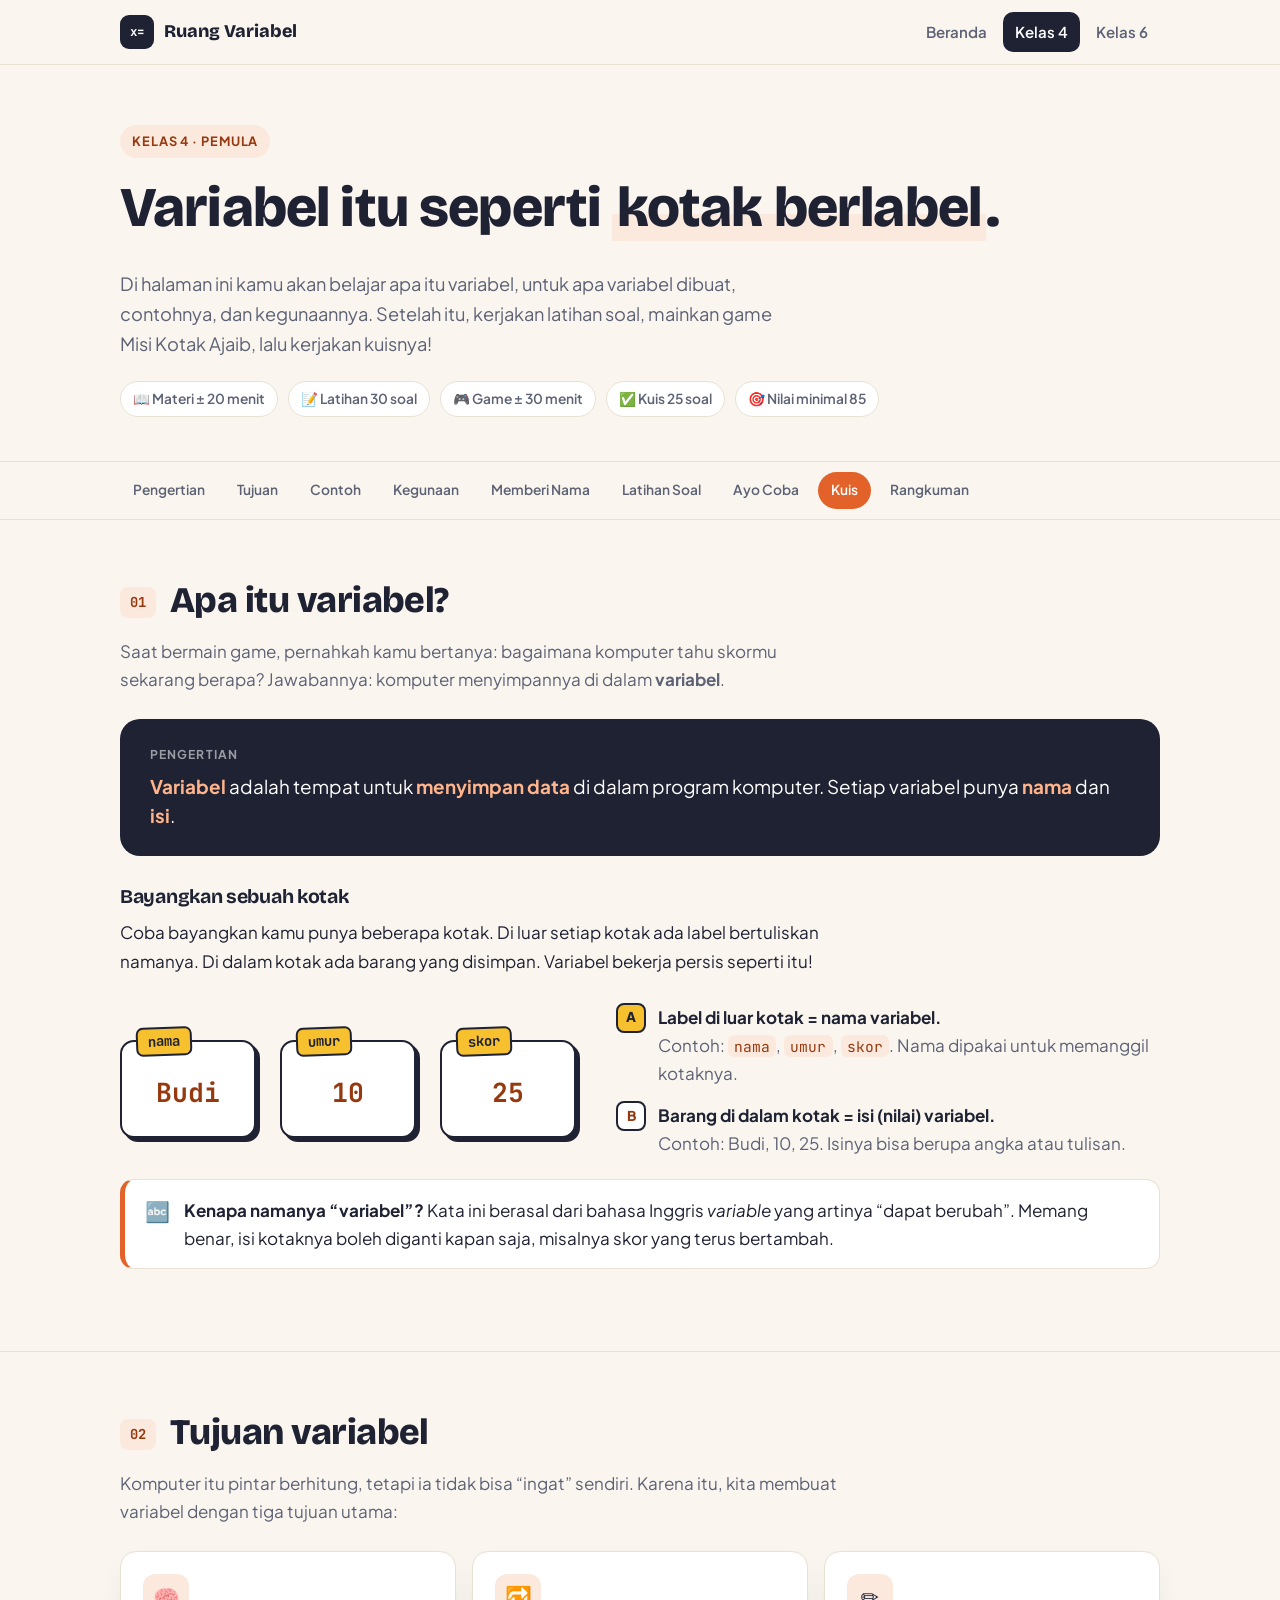
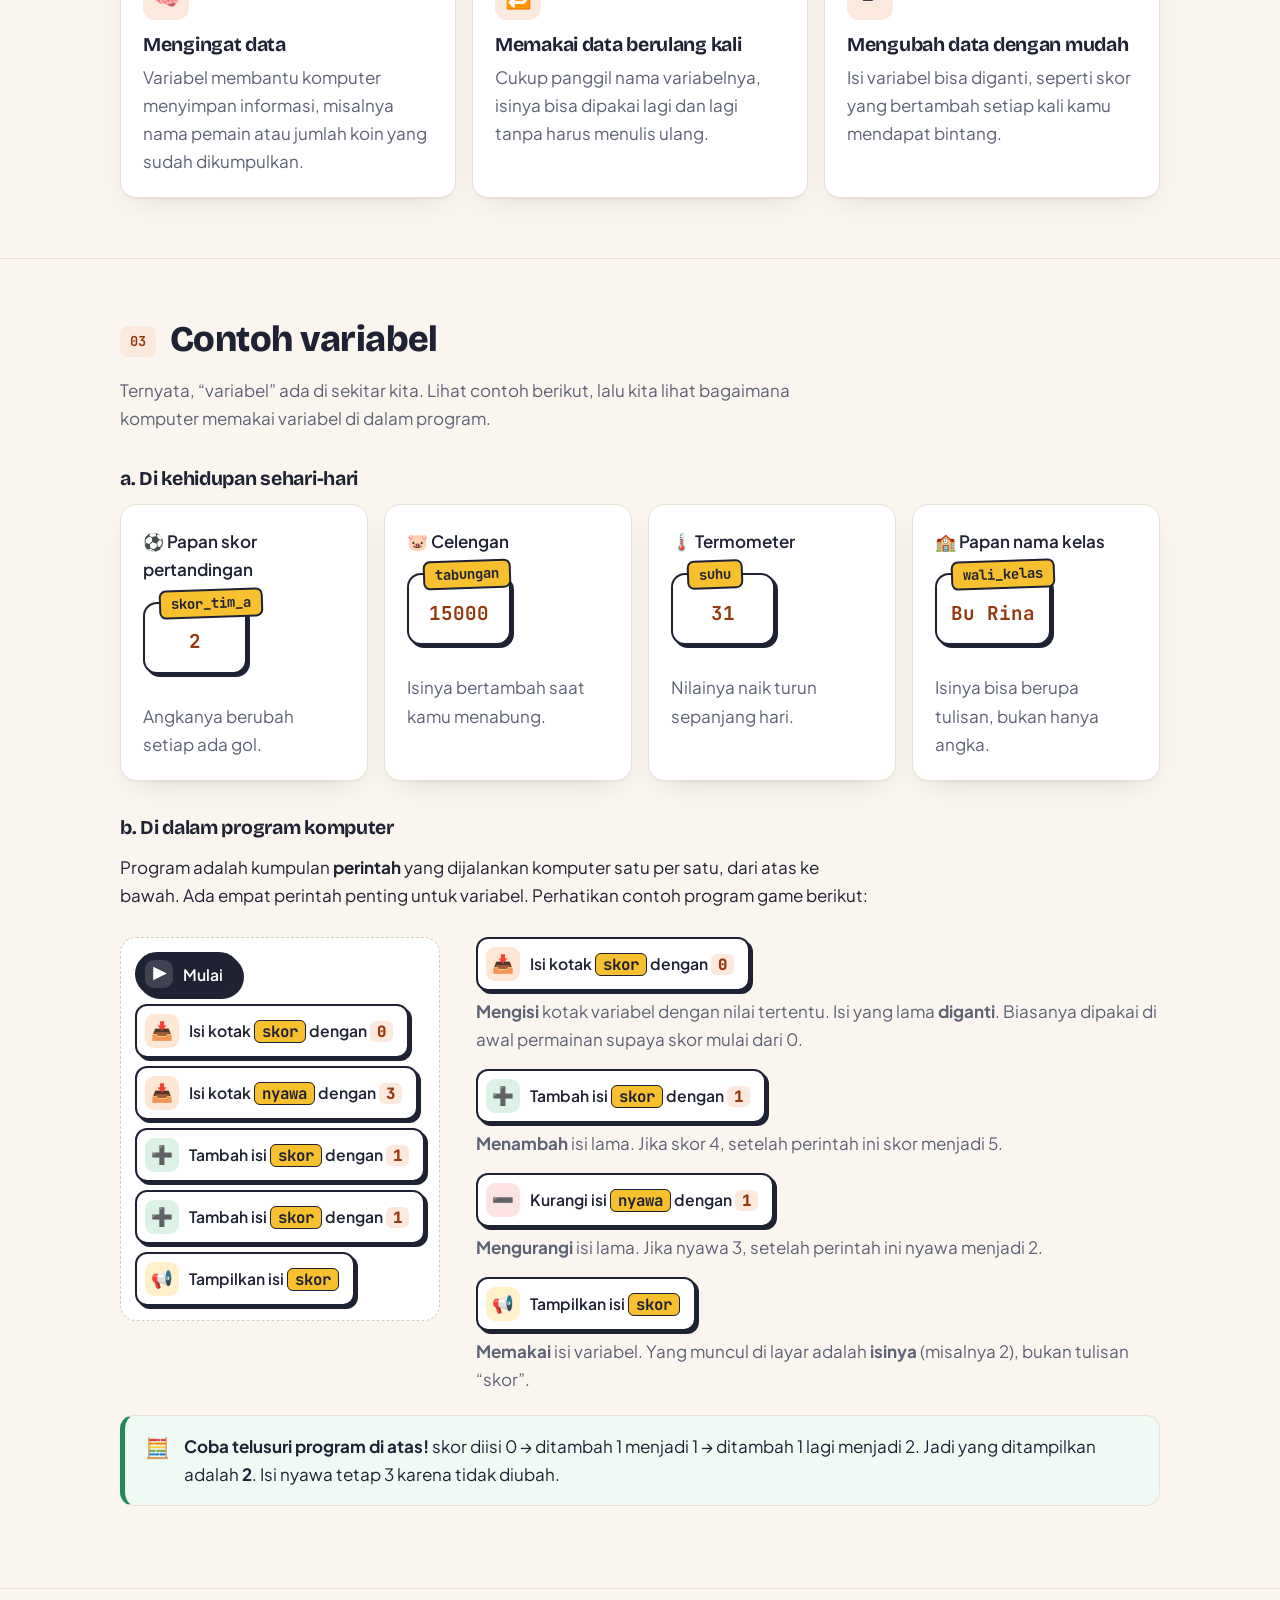
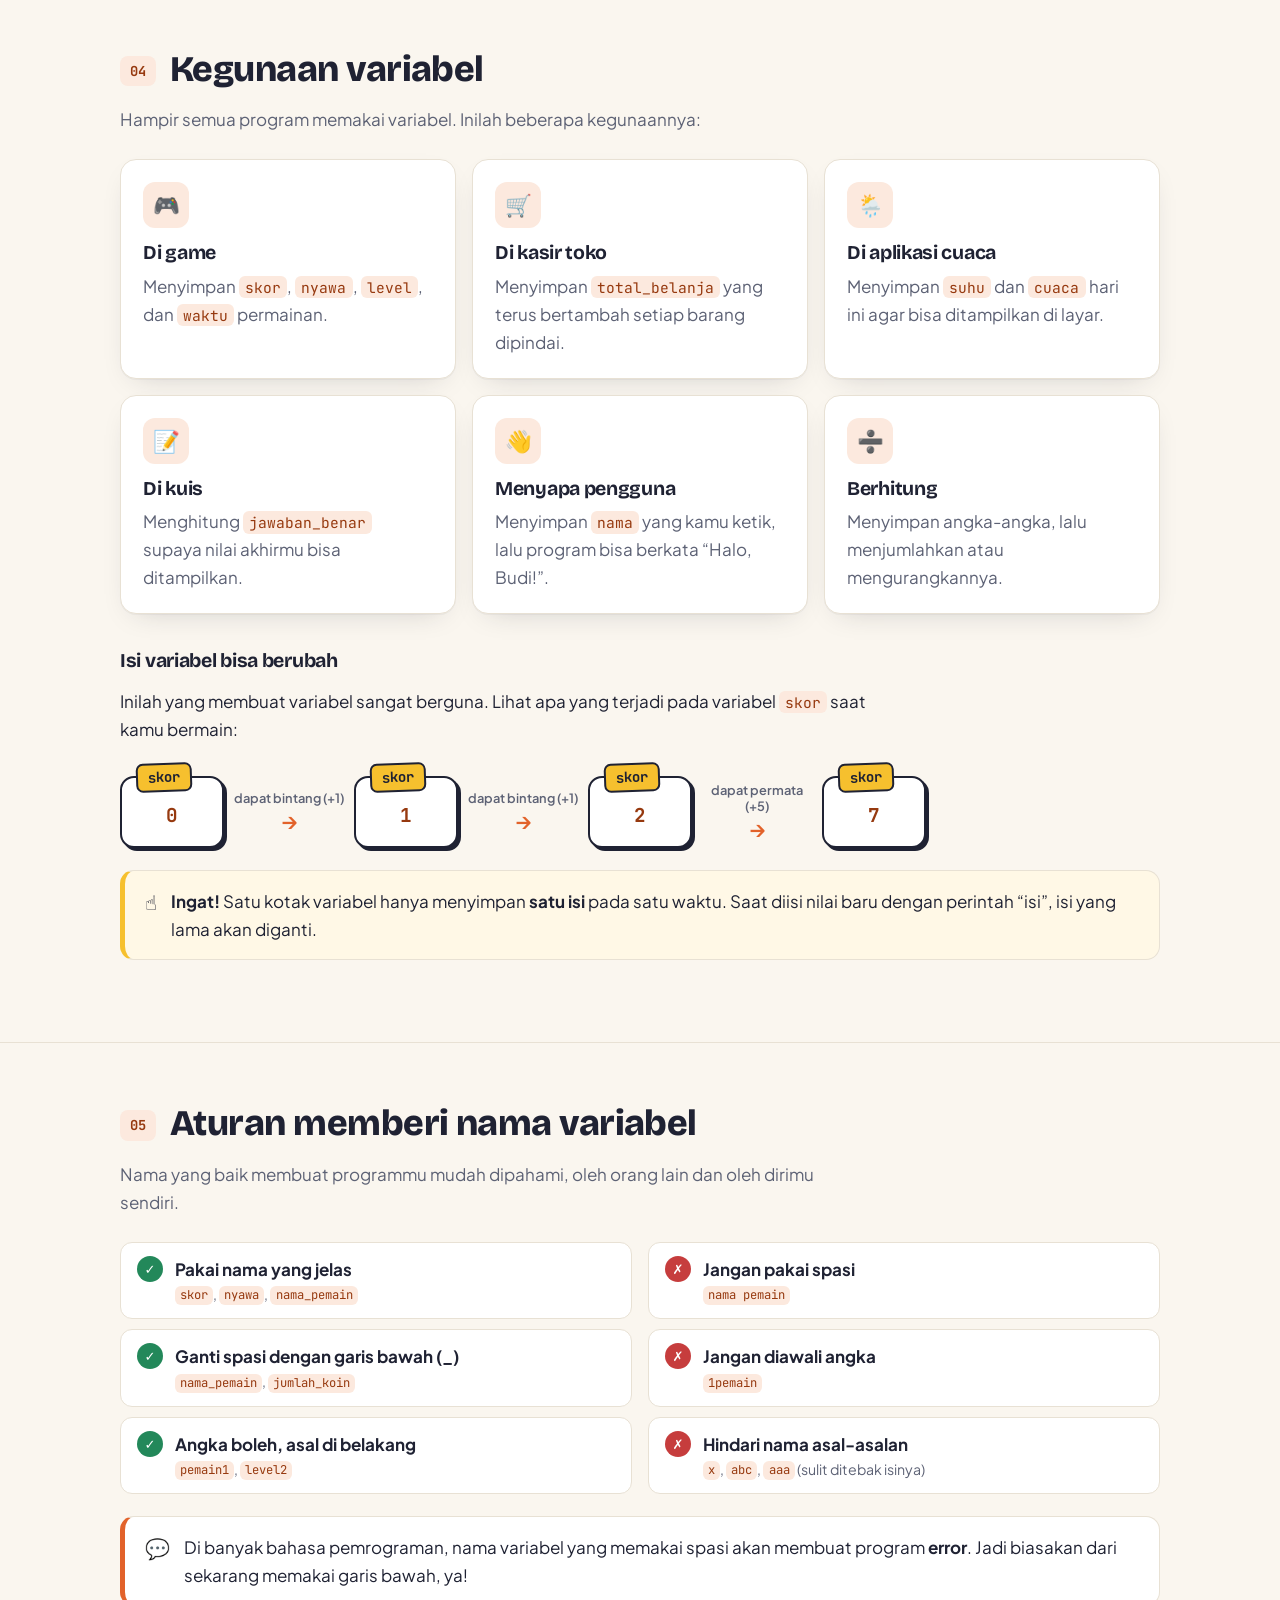
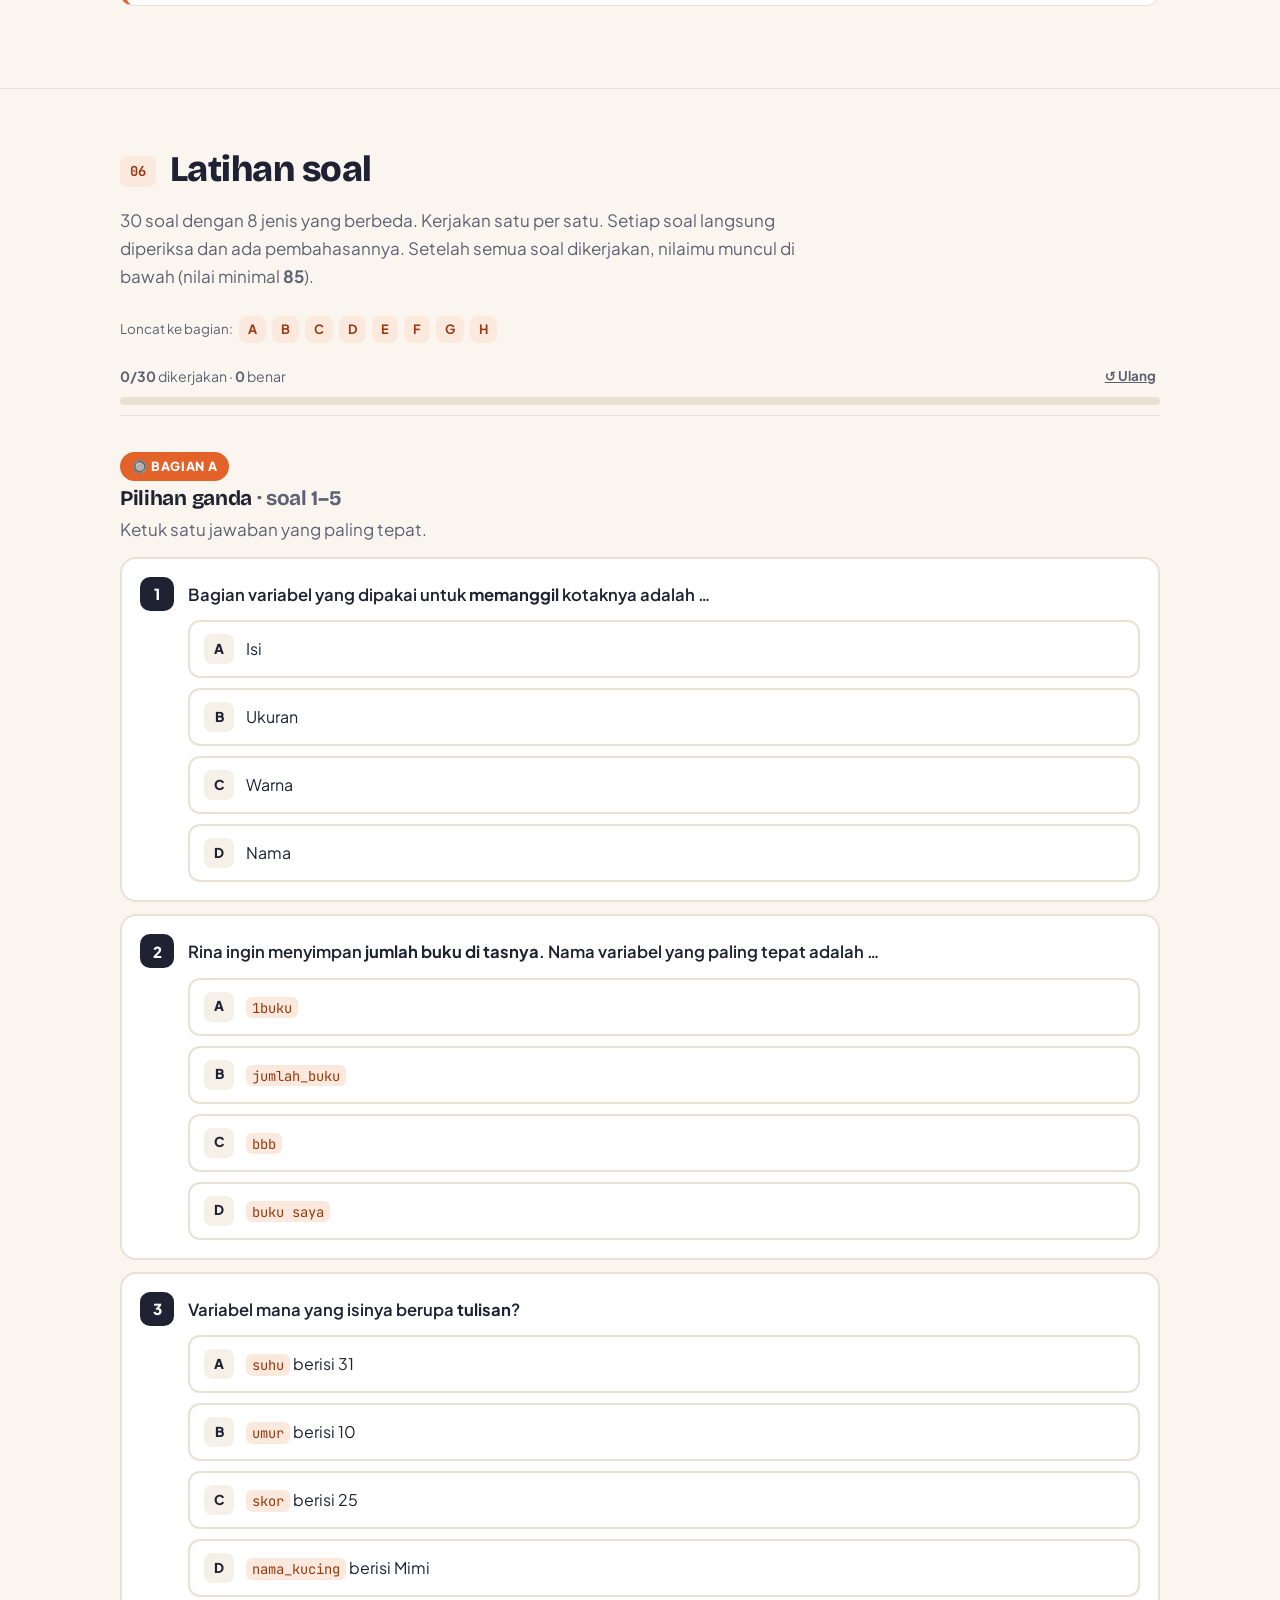
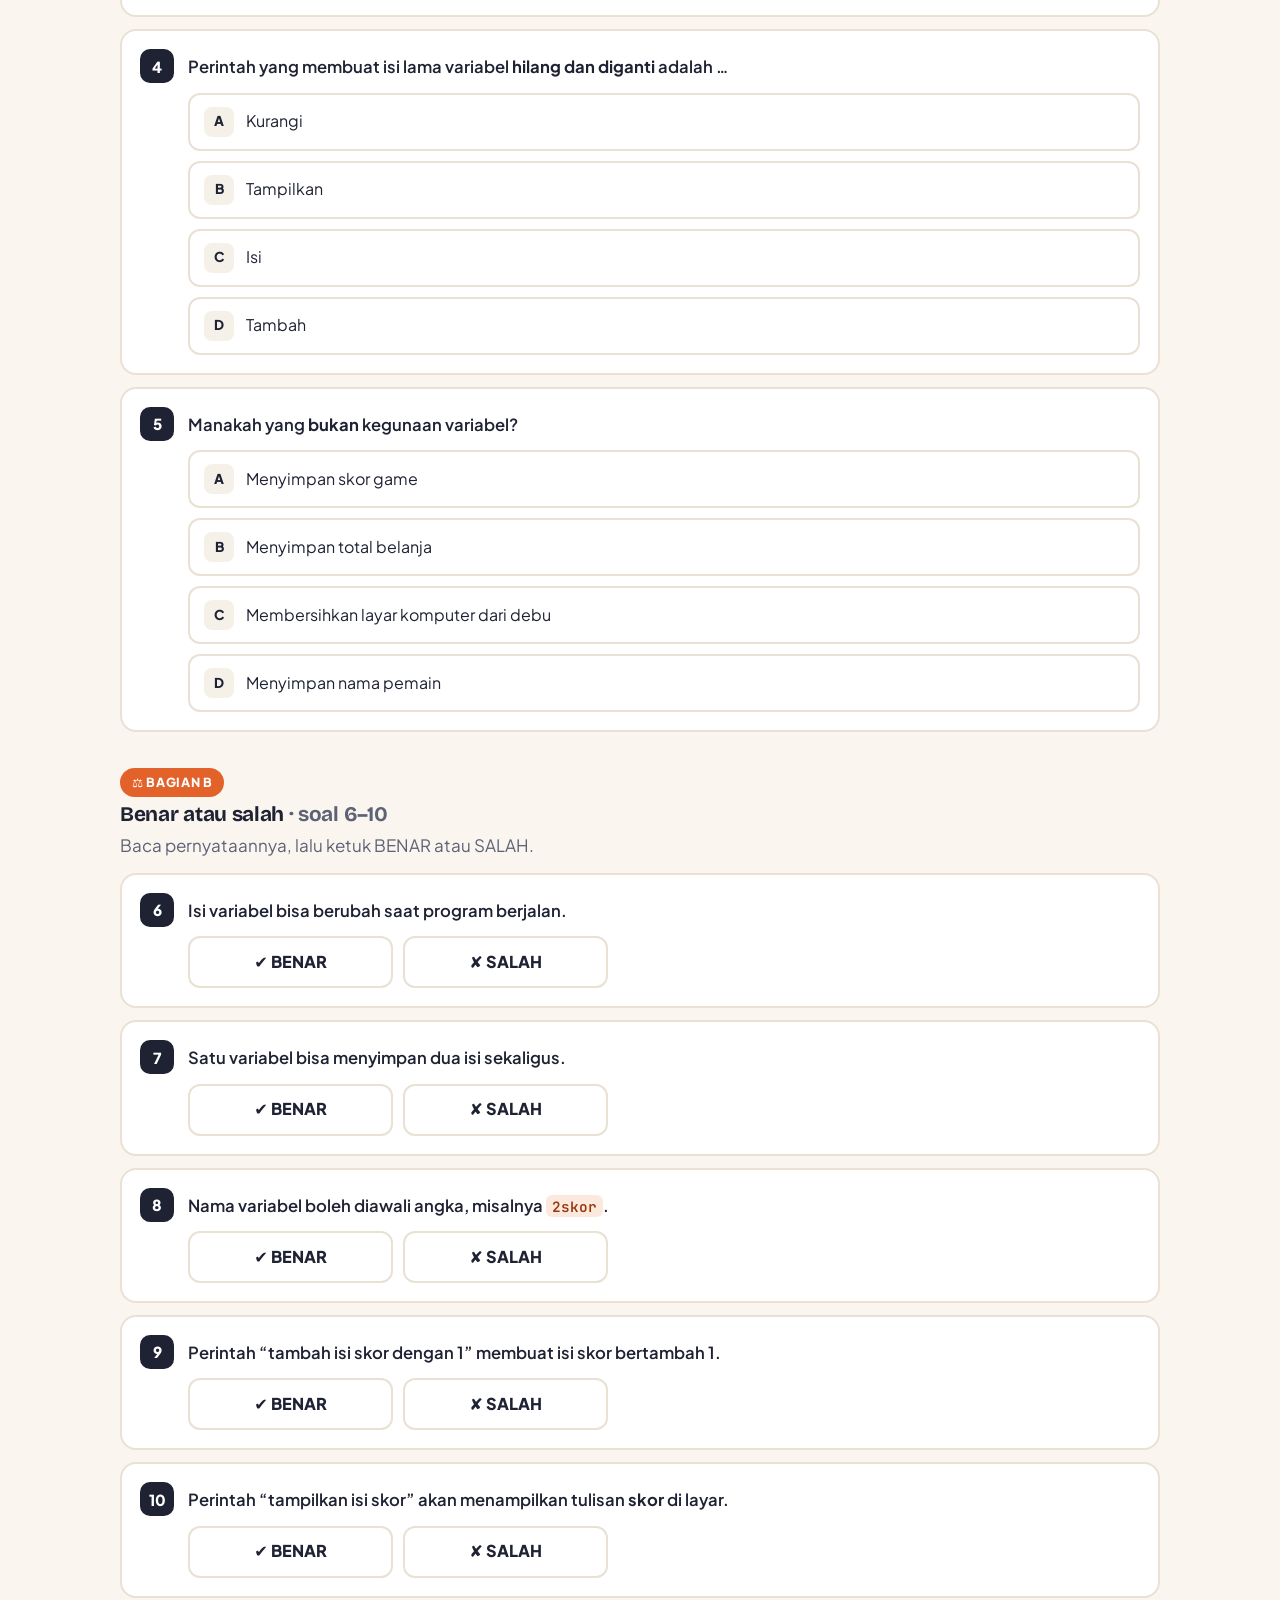
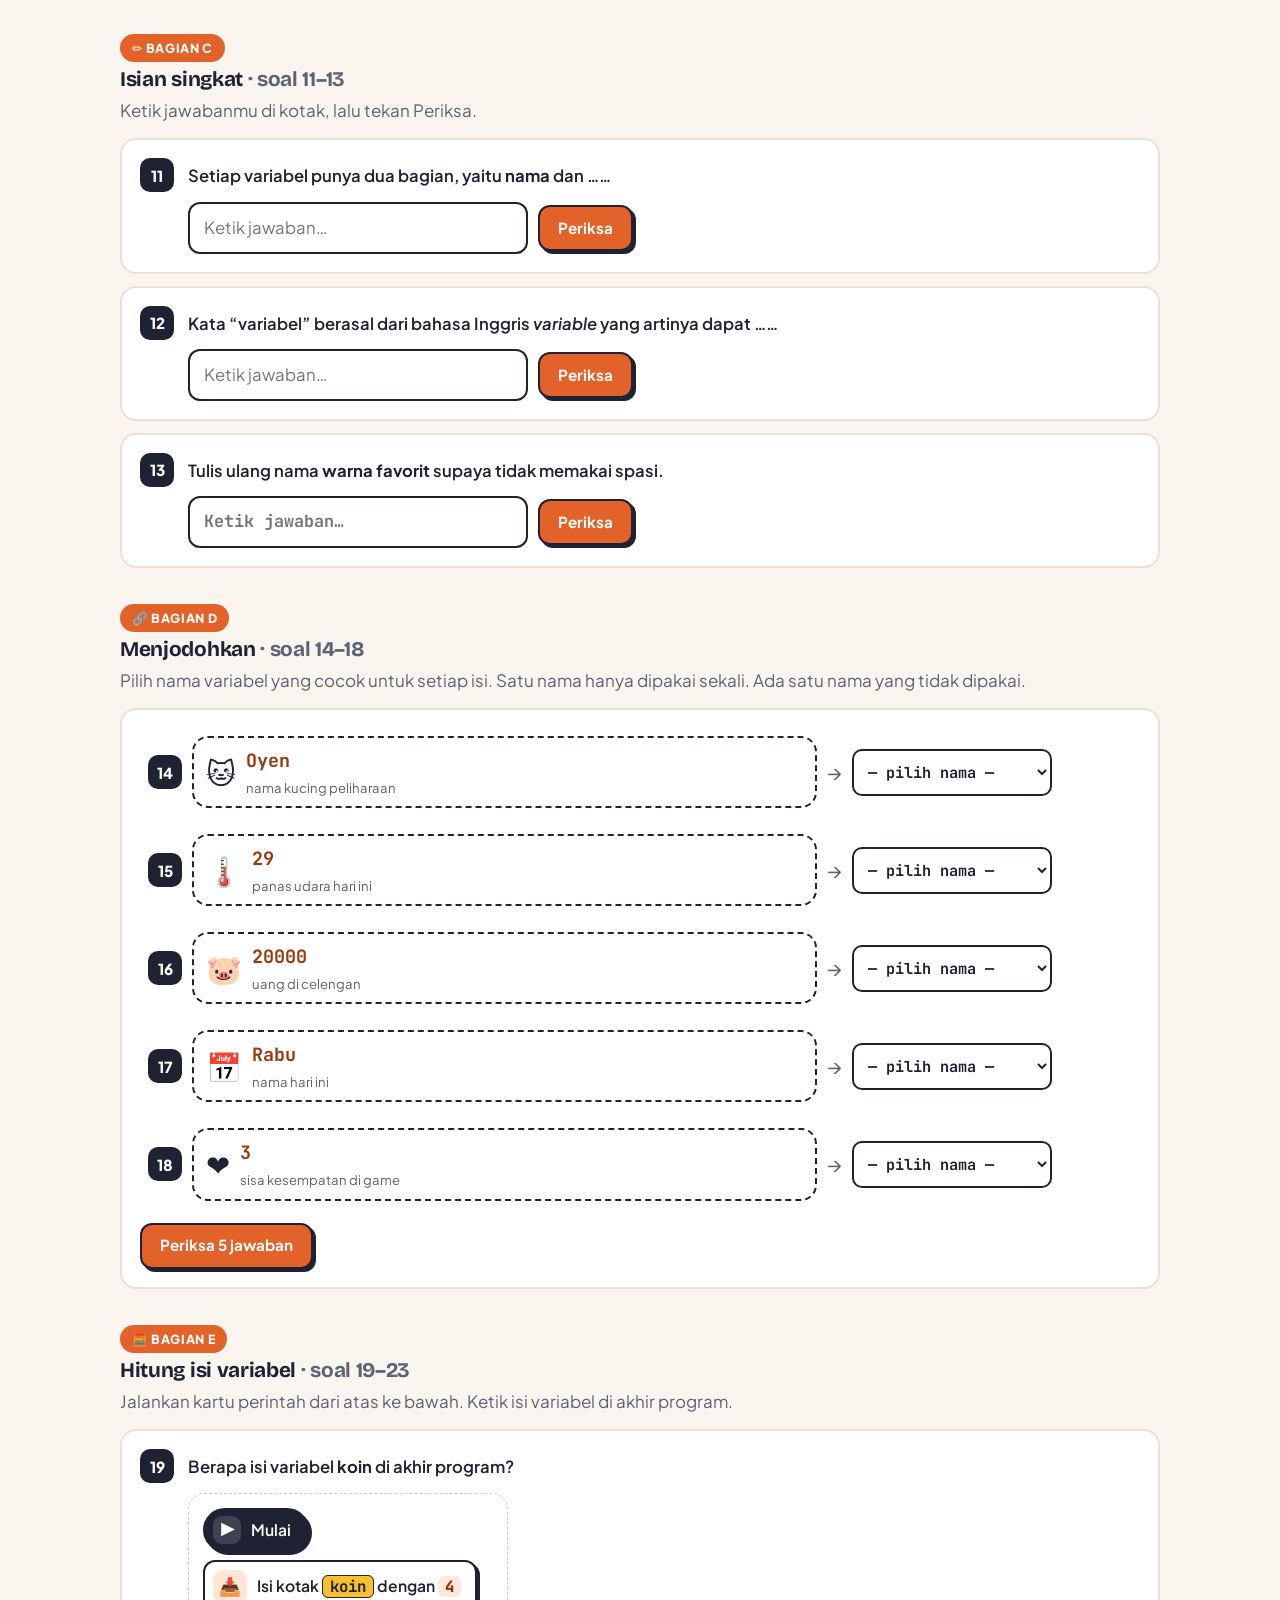
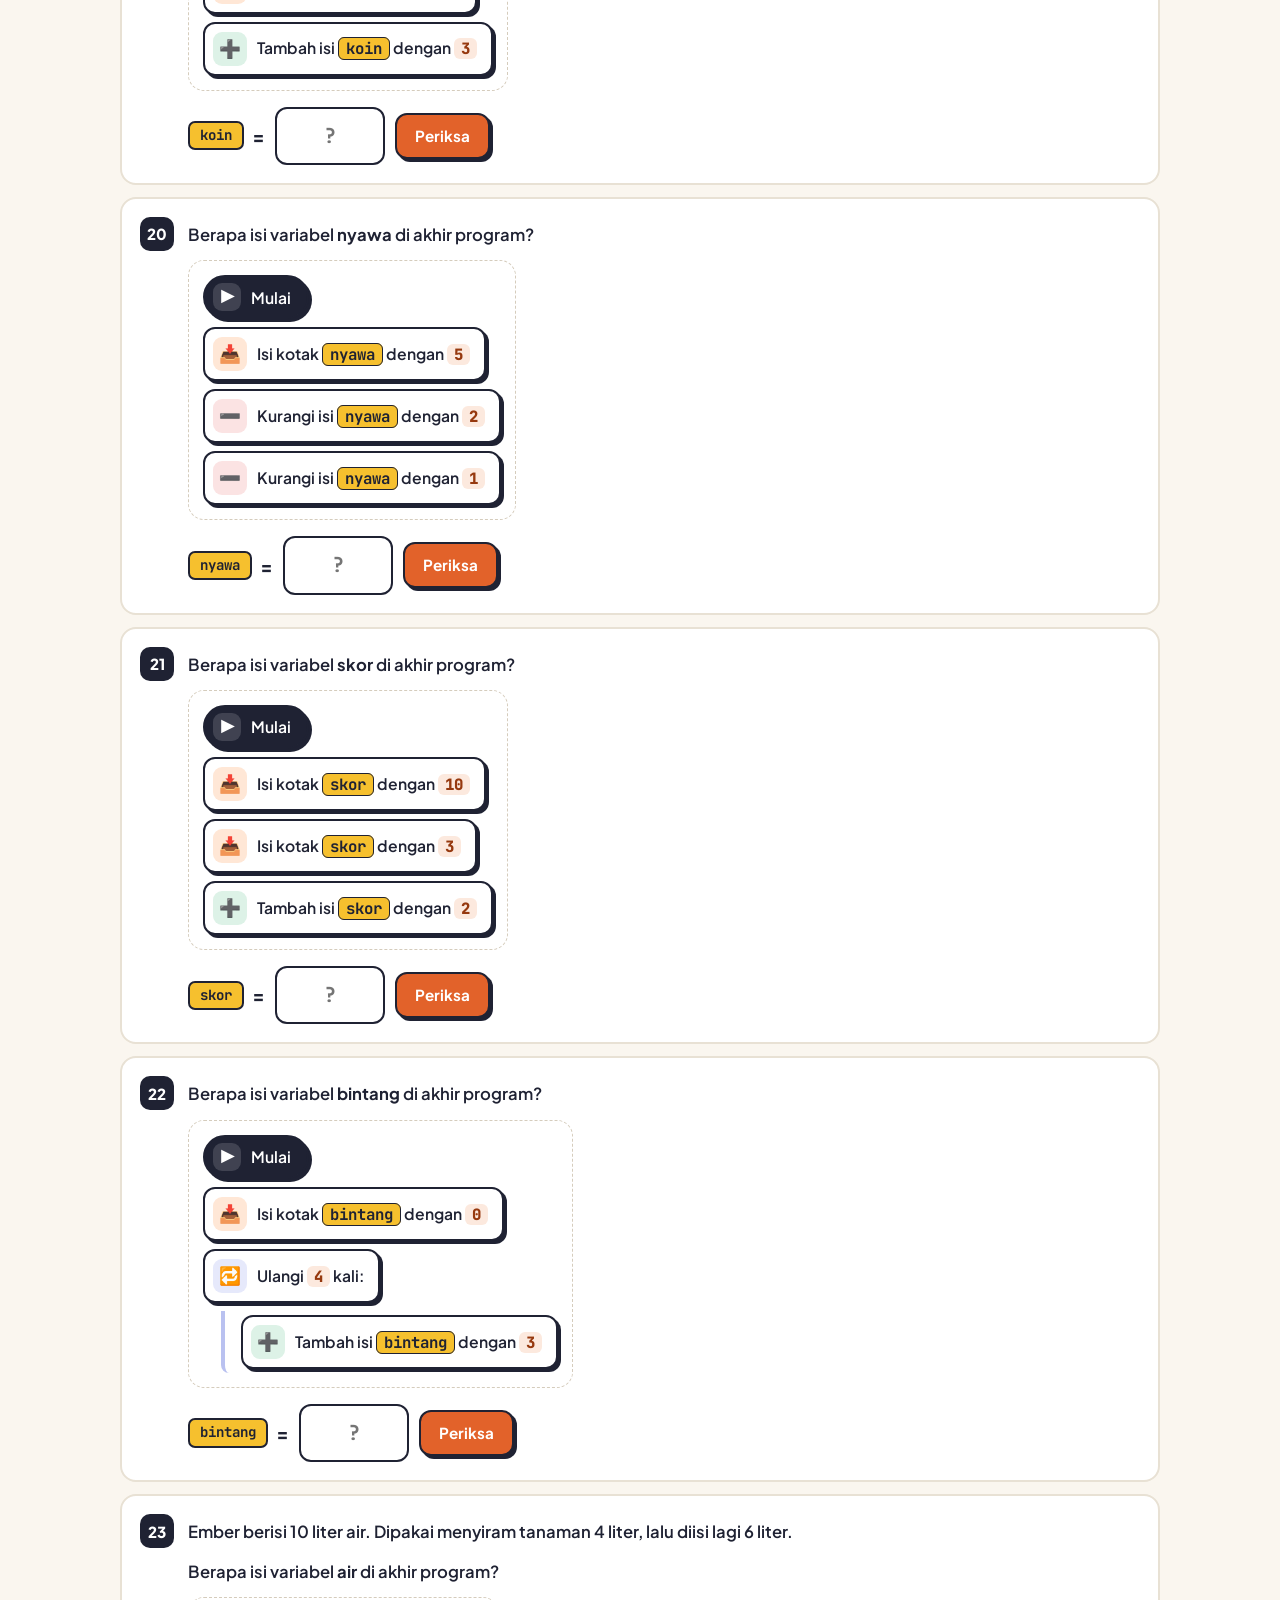
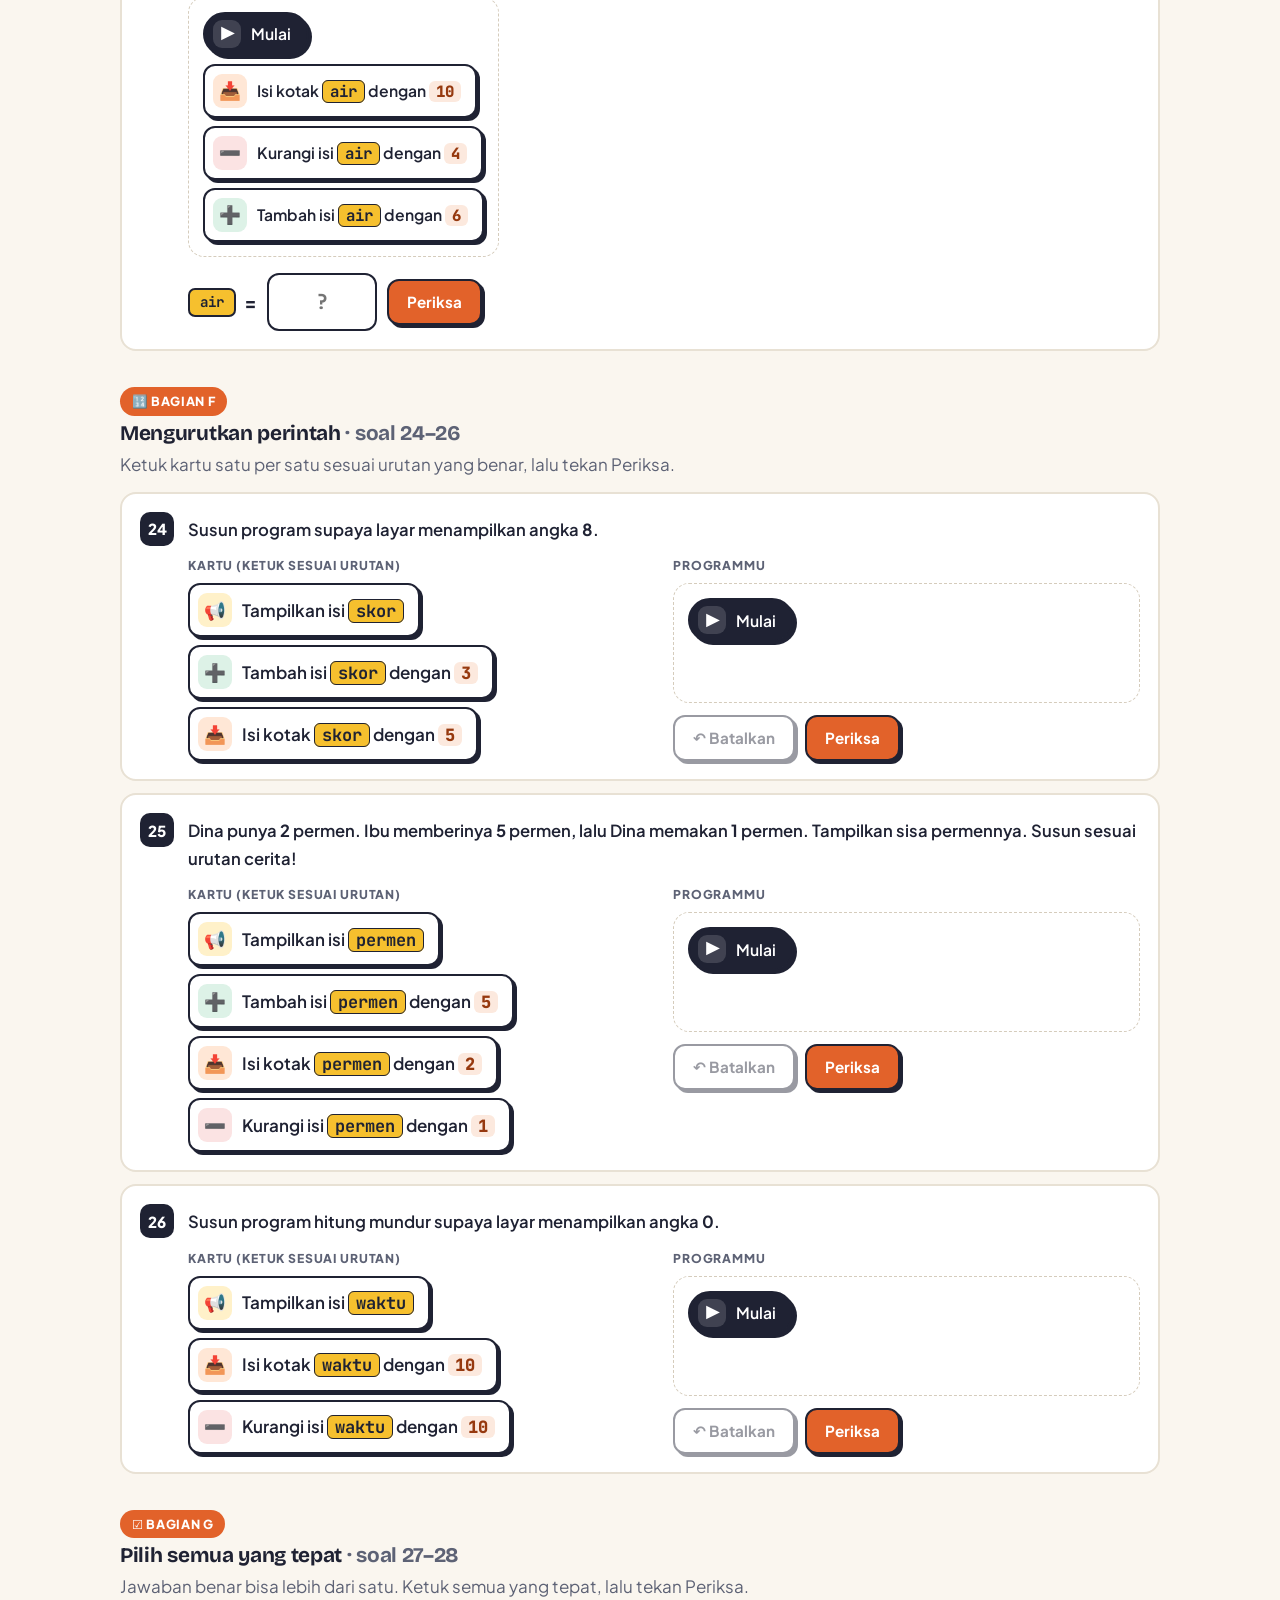
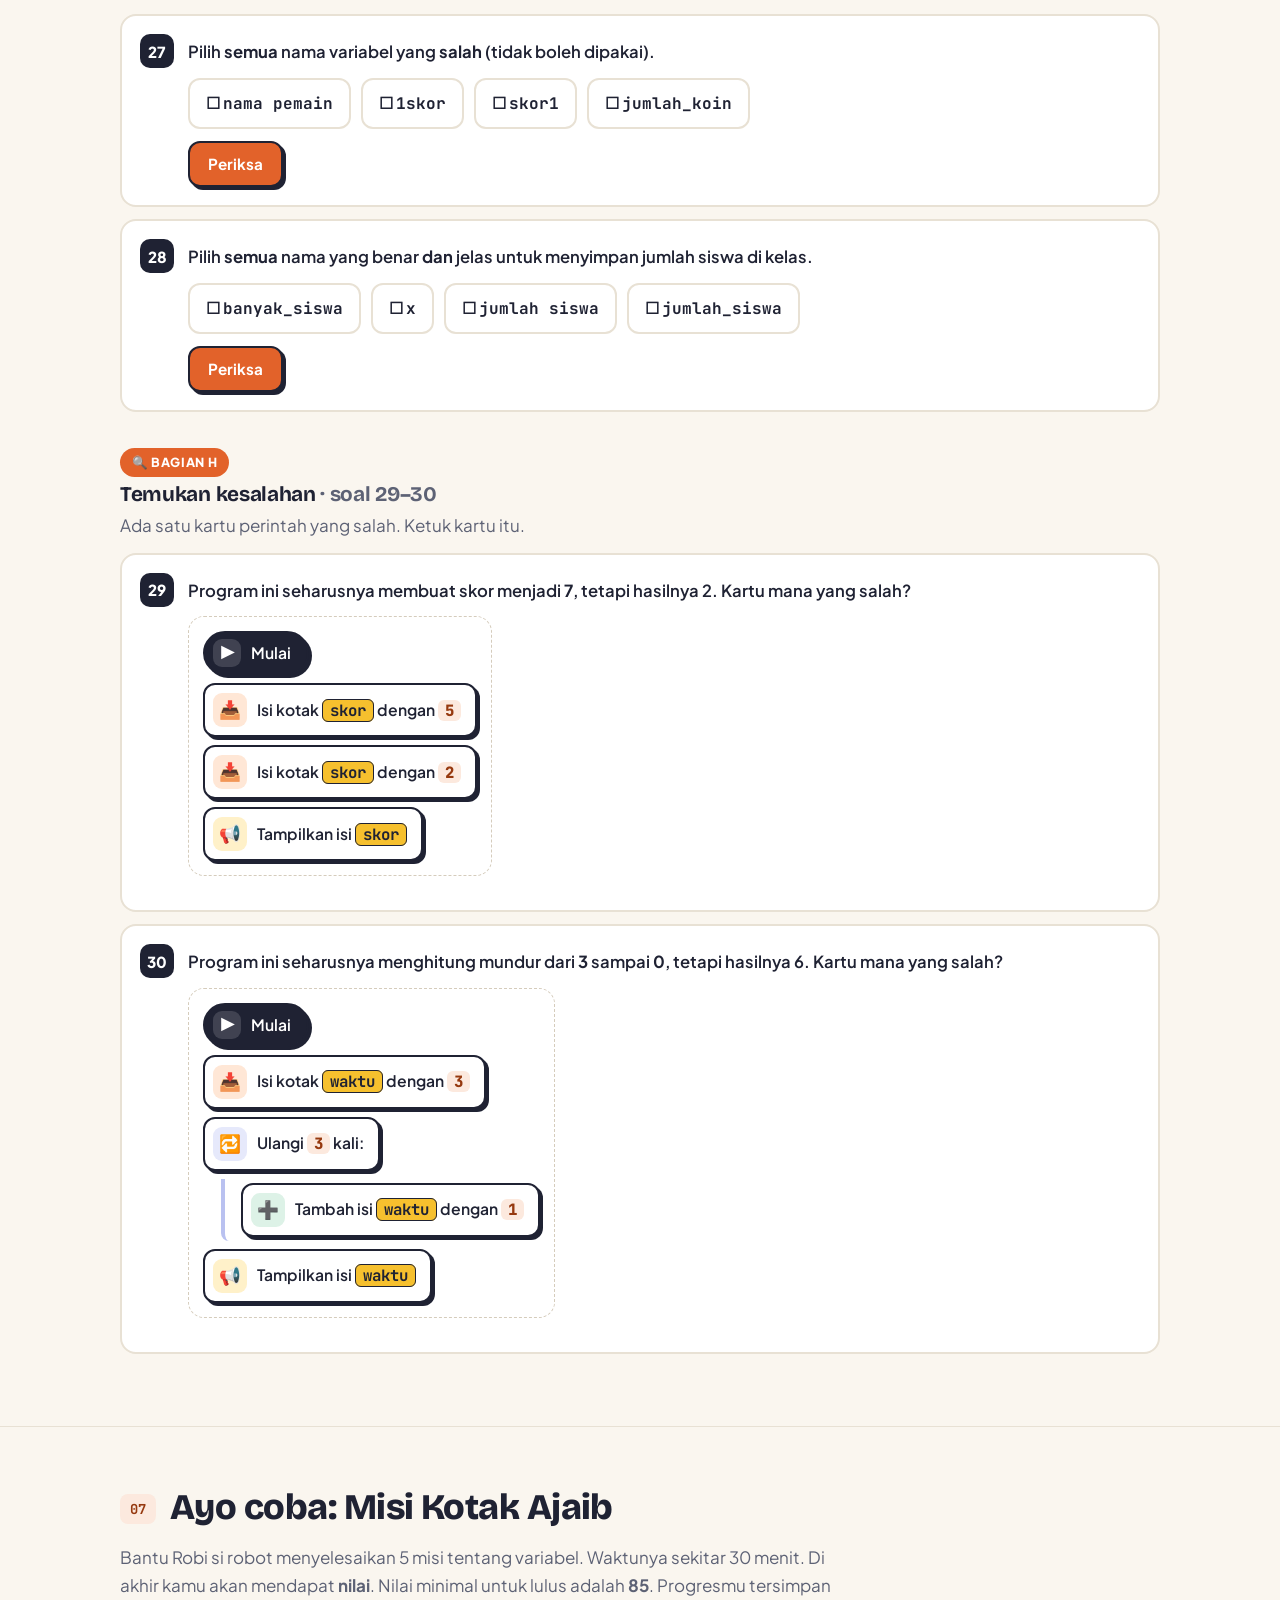
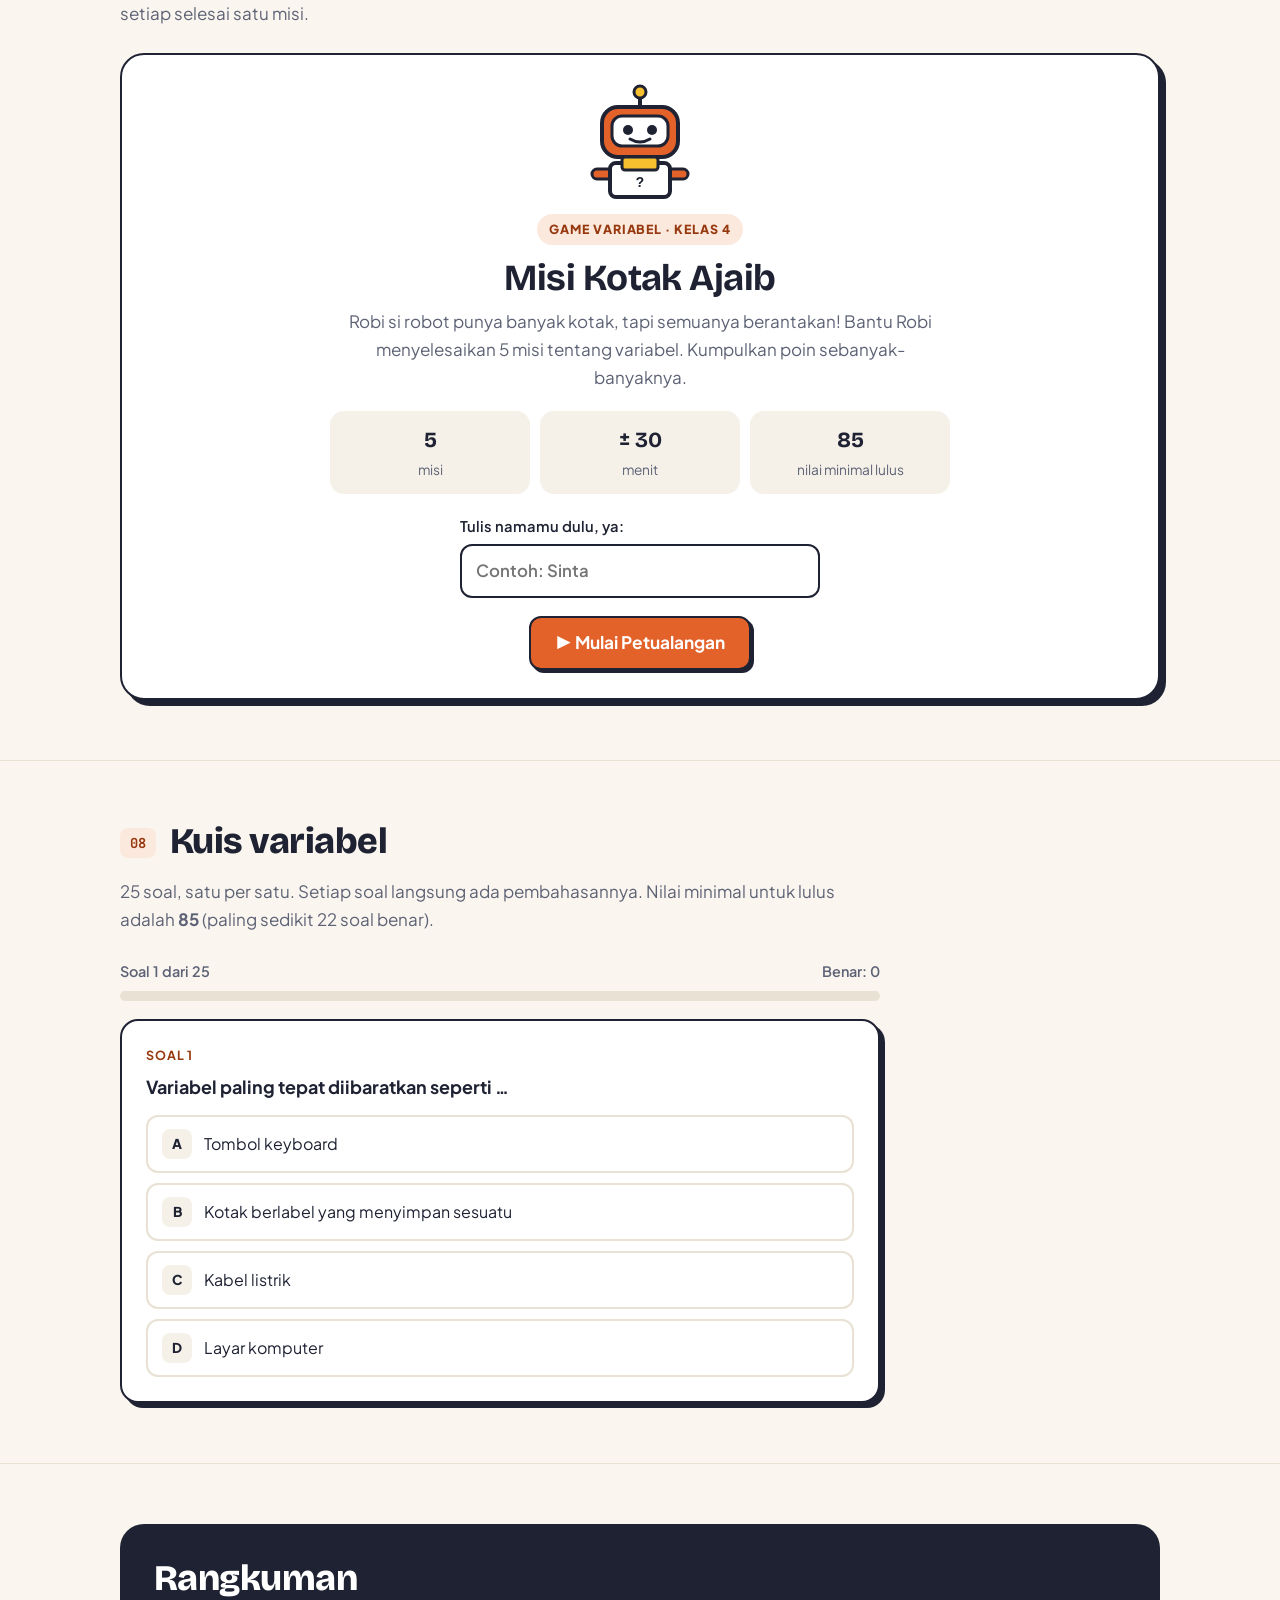
==== commit 2ed2c185: "Add files via upload" ====
--- a/kelas-4.html
+++ b/kelas-4.html
@@ -30,9 +30,10 @@
     <div class="container">
       <span class="eyebrow">Kelas 4 · Pemula</span>
       <h1>Variabel itu seperti <span class="mark">kotak berlabel</span>.</h1>
-      <p class="lead">Di halaman ini kamu akan belajar apa itu variabel, untuk apa variabel dibuat, contohnya, dan kegunaannya. Setelah itu, mainkan game Misi Kotak Ajaib dan kerjakan kuisnya!</p>
+      <p class="lead">Di halaman ini kamu akan belajar apa itu variabel, untuk apa variabel dibuat, contohnya, dan kegunaannya. Setelah itu, kerjakan latihan soal, mainkan game Misi Kotak Ajaib, lalu kerjakan kuisnya!</p>
       <div class="hero-meta">
         <span class="pill">📖 Materi ± 20 menit</span>
+        <span class="pill">📝 Latihan 30 soal</span>
         <span class="pill">🎮 Game ± 30 menit</span>
         <span class="pill">✅ Kuis 25 soal</span>
         <span class="pill">🎯 Nilai minimal 85</span>
@@ -47,6 +48,7 @@
       <a href="#contoh">Contoh</a>
       <a href="#kegunaan">Kegunaan</a>
       <a href="#nama">Memberi Nama</a>
+      <a href="#latihan">Latihan Soal</a>
       <a href="#coba">Ayo Coba</a>
       <a href="#kuis">Kuis</a>
       <a href="#rangkuman">Rangkuman</a>
@@ -240,10 +242,34 @@
     </div>
   </section>
 
-  <!-- 06 AYO COBA (GAME) -->
+  <!-- 06 LATIHAN SOAL -->
+  <section class="section" id="latihan">
+    <div class="container">
+      <div class="section-head"><span class="section-num">06</span><h2>Latihan soal</h2></div>
+      <p class="section-intro">30 soal dengan 8 jenis yang berbeda. Kerjakan satu per satu. Setiap soal langsung diperiksa dan ada pembahasannya. Setelah semua soal dikerjakan, nilaimu muncul di bawah (nilai minimal <strong>85</strong>).</p>
+
+      <div data-latihan data-kkm="85">
+        <nav class="lat-jump" aria-label="Loncat ke bagian latihan">
+          <span class="muted" style="font-size:.84rem;align-self:center">Loncat ke bagian:</span>
+          <a href="#lat-A">A</a><a href="#lat-B">B</a><a href="#lat-C">C</a><a href="#lat-D">D</a><a href="#lat-E">E</a><a href="#lat-F">F</a><a href="#lat-G">G</a><a href="#lat-H">H</a>
+        </nav>
+        <div class="lat-top">
+          <div class="lat-top-row">
+            <span data-lat-prog></span>
+            <button type="button" class="lat-restart" data-lat-restart>↺ Ulang</button>
+          </div>
+          <div class="quiz-bar"><span data-lat-bar></span></div>
+        </div>
+        <div data-lat-body></div>
+        <div class="lat-result" id="lat-hasil" data-lat-result hidden></div>
+      </div>
+    </div>
+  </section>
+
+  <!-- 07 AYO COBA (GAME) -->
   <section class="section" id="coba">
     <div class="container">
-      <div class="section-head"><span class="section-num">06</span><h2>Ayo coba: Misi Kotak Ajaib</h2></div>
+      <div class="section-head"><span class="section-num">07</span><h2>Ayo coba: Misi Kotak Ajaib</h2></div>
       <p class="section-intro">Bantu Robi si robot menyelesaikan 5 misi tentang variabel. Waktunya sekitar 30 menit. Di akhir kamu akan mendapat <strong>nilai</strong>. Nilai minimal untuk lulus adalah <strong>85</strong>. Progresmu tersimpan setiap selesai satu misi.</p>
 
       <div class="game" data-game="k4">
@@ -259,10 +285,10 @@
     </div>
   </section>
 
-  <!-- 07 KUIS -->
+  <!-- 08 KUIS -->
   <section class="section" id="kuis">
     <div class="container">
-      <div class="section-head"><span class="section-num">07</span><h2>Kuis variabel</h2></div>
+      <div class="section-head"><span class="section-num">08</span><h2>Kuis variabel</h2></div>
       <p class="section-intro">25 soal, satu per satu. Setiap soal langsung ada pembahasannya. Nilai minimal untuk lulus adalah <strong>85</strong> (paling sedikit 22 soal benar).</p>
       <div class="quiz" data-quiz="QUIZ_K4" data-kkm="85">
         <div class="quiz-top"><span data-count></span><span data-right></span></div>
@@ -285,7 +311,8 @@
           <li><span><strong>Nama variabel</strong> harus jelas, tanpa spasi, dan tidak diawali angka.</span></li>
         </ol>
         <div class="btn-row">
-          <a class="btn btn-primary" href="#coba">Main game lagi</a>
+          <a class="btn btn-primary" href="#latihan">Latihan soal</a>
+          <a class="btn" href="#coba">Main game</a>
           <a class="btn" href="#kuis">Kerjakan kuis</a>
         </div>
       </div>
@@ -383,5 +410,6 @@
 <script src="script.js"></script>
 <script src="game-engine.js"></script>
 <script src="game4.js"></script>
+<script src="latihan4.js"></script>
 </body>
 </html>
--- a/style.css
+++ b/style.css
@@ -623,3 +623,99 @@
 .legend-list li { display: grid; gap: 6px; justify-items: start; }
 .legend-list p { margin: 0; color: var(--muted); }
 @media (max-width: 520px) { .step-cmd { font-size: .93rem; } }
+
+/* =========================================================
+   LATIHAN SOAL (kelas 4)
+   ========================================================= */
+.lat-top { position: sticky; top: 118px; z-index: 30; background: rgba(250, 246, 239, .97); padding: 10px 0 12px; margin-bottom: 8px; border-bottom: 1px solid var(--line); }
+.lat-top-row { display: flex; flex-wrap: wrap; align-items: center; justify-content: space-between; gap: 8px 14px; font-size: .92rem; color: var(--muted); }
+.lat-top-row a { font-weight: 700; }
+.lat-top .quiz-bar { margin: 8px 0 0; }
+.lat-jump { display: flex; flex-wrap: wrap; gap: 6px; }
+.lat-jump a { font-size: .8rem; font-weight: 700; text-decoration: none; color: var(--accent-ink); background: var(--accent-soft); border-radius: 8px; padding: 3px 9px; }
+.lat-restart { font: inherit; font-size: .84rem; font-weight: 700; background: none; border: 0; color: var(--muted); text-decoration: underline; cursor: pointer; padding: 4px; }
+
+.lat-group { margin-top: 34px; scroll-margin-top: 190px; }
+.lat-group-head { margin-bottom: 14px; }
+.lat-group-head h3 { margin: 6px 0 4px; font-size: 1.3rem; }
+.lat-group-head p { margin: 0; color: var(--muted); }
+.lat-badge { display: inline-block; font-size: .78rem; font-weight: 800; letter-spacing: .05em; text-transform: uppercase; color: #fff; background: var(--accent); border-radius: 999px; padding: 4px 12px; }
+
+.lat-q { background: var(--surface); border: 2px solid var(--line); border-radius: 16px; padding: 18px; margin-bottom: 12px; transition: border-color .2s ease; scroll-margin-top: 200px; }
+.lat-q.is-ok { border-color: #9ED9B9; }
+.lat-q.is-bad { border-color: #F0B3B3; }
+.lat-head { display: flex; gap: 14px; align-items: flex-start; }
+.lat-main { flex: 1; min-width: 0; }
+.lat-num { flex: none; width: 34px; height: 34px; border-radius: 10px; background: var(--ink); color: #fff; display: grid; place-items: center; font-weight: 800; font-size: .95rem; }
+.lat-text { font-weight: 600; font-size: 1.04rem; margin: 4px 0 12px; }
+.lat-sub { font-size: .76rem; font-weight: 800; letter-spacing: .07em; text-transform: uppercase; color: var(--muted); margin: 0 0 8px; }
+.lat-fb { margin-top: 12px; padding: 11px 14px; border-radius: 12px; font-size: .96rem; }
+.lat-fb.ok { background: var(--ok-soft); color: #17603F; }
+.lat-fb.bad { background: var(--bad-soft); color: #7E2222; }
+.lat-fb.info { background: var(--surface-2); color: var(--ink); }
+@media (max-width: 520px) { .lat-q { padding: 14px 12px; } .lat-head { gap: 10px; } .lat-num { width: 30px; height: 30px; font-size: .88rem; } }
+
+.bs-row { display: grid; grid-template-columns: 1fr 1fr; gap: 10px; max-width: 420px; }
+.bs-btn { font: inherit; font-weight: 800; font-size: 1.02rem; min-height: 52px; border-radius: 12px; border: 2px solid var(--line); background: #fff; color: var(--ink); cursor: pointer; }
+.bs-btn:hover:not(:disabled) { border-color: var(--accent); background: var(--accent-soft); }
+.bs-btn:disabled { cursor: default; }
+.bs-btn.is-correct { border-color: var(--ok); background: var(--ok-soft); color: #17603F; }
+.bs-btn.is-wrong { border-color: var(--bad); background: var(--bad-soft); color: #7E2222; }
+
+.isian-row { display: flex; flex-wrap: wrap; align-items: center; gap: 10px; }
+.lat-input { font: inherit; font-size: 1.05rem; color: var(--ink); padding: 10px 14px; min-height: 48px; border: 2px solid var(--ink); border-radius: 12px; background: #fff; outline: none; flex: 1 1 200px; min-width: 0; max-width: 340px; }
+.lat-input:focus { box-shadow: 0 0 0 4px var(--accent-soft); }
+.lat-input.mono, .lat-input.num { font-family: "JetBrains Mono", monospace; font-weight: 700; }
+.lat-input.num { flex: 0 0 110px; text-align: center; font-size: 1.3rem; }
+.lat-input.is-correct { border-color: var(--ok); background: var(--ok-soft); }
+.lat-input.is-wrong { border-color: var(--bad); background: var(--bad-soft); }
+.hitung-label { display: inline-flex; align-items: center; gap: 8px; font-weight: 800; font-size: 1.2rem; }
+.vbox-label.static { position: static; transform: none; display: inline-block; }
+
+.urut-wrap { display: grid; grid-template-columns: minmax(0, 1fr) minmax(0, 1fr); gap: 18px; align-items: start; }
+@media (max-width: 720px) { .urut-wrap { grid-template-columns: minmax(0, 1fr); } }
+.urut-ws { margin-bottom: 12px; min-height: 120px; }
+
+.chip-row { display: flex; flex-wrap: wrap; gap: 10px; margin-bottom: 12px; }
+.chip-opt { font: inherit; font-family: "JetBrains Mono", monospace; font-weight: 700; font-size: 1rem; padding: 10px 16px; min-height: 48px; border-radius: 12px; border: 2px solid var(--line); background: #fff; color: var(--ink); cursor: pointer; }
+.chip-opt::before { content: "☐ "; font-family: "Plus Jakarta Sans", sans-serif; }
+.chip-opt[aria-pressed="true"] { border-color: var(--accent); background: var(--accent-soft); }
+.chip-opt[aria-pressed="true"]::before { content: "☑ "; }
+.chip-opt:disabled { cursor: default; }
+.chip-opt.is-correct { border-color: var(--ok); background: var(--ok-soft); }
+.chip-opt.is-wrong { border-color: var(--bad); background: var(--bad-soft); }
+.chip-opt.is-missed { border-color: var(--ok); border-style: dashed; }
+
+.match-rows { display: grid; gap: 10px; margin-bottom: 14px; }
+.match-row { display: grid; grid-template-columns: 34px minmax(0, 1fr) auto minmax(0, 200px) 70px; align-items: center; gap: 10px; padding: 8px; border-radius: 14px; }
+.match-row.is-ok { background: #F0FAF4; }
+.match-row.is-bad { background: #FDF2F2; }
+.item-card.mini { margin: 0; padding: 8px 12px; gap: 10px; }
+.item-card.mini .emo { font-size: 1.8rem; }
+.item-card.mini .val { font-size: 1.15rem; }
+.item-card.mini .desc { font-size: .82rem; }
+.match-arrow { font-size: 1.3rem; color: var(--muted); }
+.match-sel { font: inherit; font-family: "JetBrains Mono", monospace; font-weight: 700; font-size: .95rem; padding: 10px; min-height: 46px; border: 2px solid var(--ink); border-radius: 10px; background: #fff; color: var(--ink); width: 100%; }
+.match-mark { font-size: 1.1rem; }
+.match-mark small { display: block; font-family: "JetBrains Mono", monospace; font-size: .72rem; color: #17603F; font-weight: 700; }
+@media (max-width: 620px) {
+  .match-row { grid-template-columns: 30px minmax(0, 1fr) auto; grid-template-areas: "n c m" "n s s"; }
+  .match-row .lat-num { grid-area: n; align-self: start; }
+  .match-row .item-card { grid-area: c; }
+  .match-row .match-arrow { display: none; }
+  .match-row .match-sel { grid-area: s; }
+  .match-row .match-mark { grid-area: m; }
+}
+
+.salah-box .step-cmd.pickable { cursor: pointer; }
+.salah-box .step-cmd.pickable:hover, .salah-box .step-cmd.pickable:focus-visible { transform: translate(-1px, -1px); box-shadow: 4px 4px 0 var(--ink); outline: 3px solid var(--accent-soft); }
+.step-cmd.is-correct { border-color: var(--ok); background: var(--ok-soft); box-shadow: 3px 3px 0 var(--ok); }
+.step-cmd.is-wrong { border-color: var(--bad); background: var(--bad-soft); box-shadow: 3px 3px 0 var(--bad); }
+.lat-result { margin-top: 30px; scroll-margin-top: 190px; }
+.lat-result .review .rapor-row { background: var(--surface-2); }
+.lat-jump { margin-bottom: 10px; }
+.lat-top { padding: 8px 0 10px; }
+.lat-top-row { flex-wrap: nowrap; font-size: .88rem; }
+.lat-top-row > span { min-width: 0; }
+.lat-top .quiz-bar { margin-top: 6px; height: 8px; }
+@media (max-width: 380px) { .lat-top-row { font-size: .8rem; } }
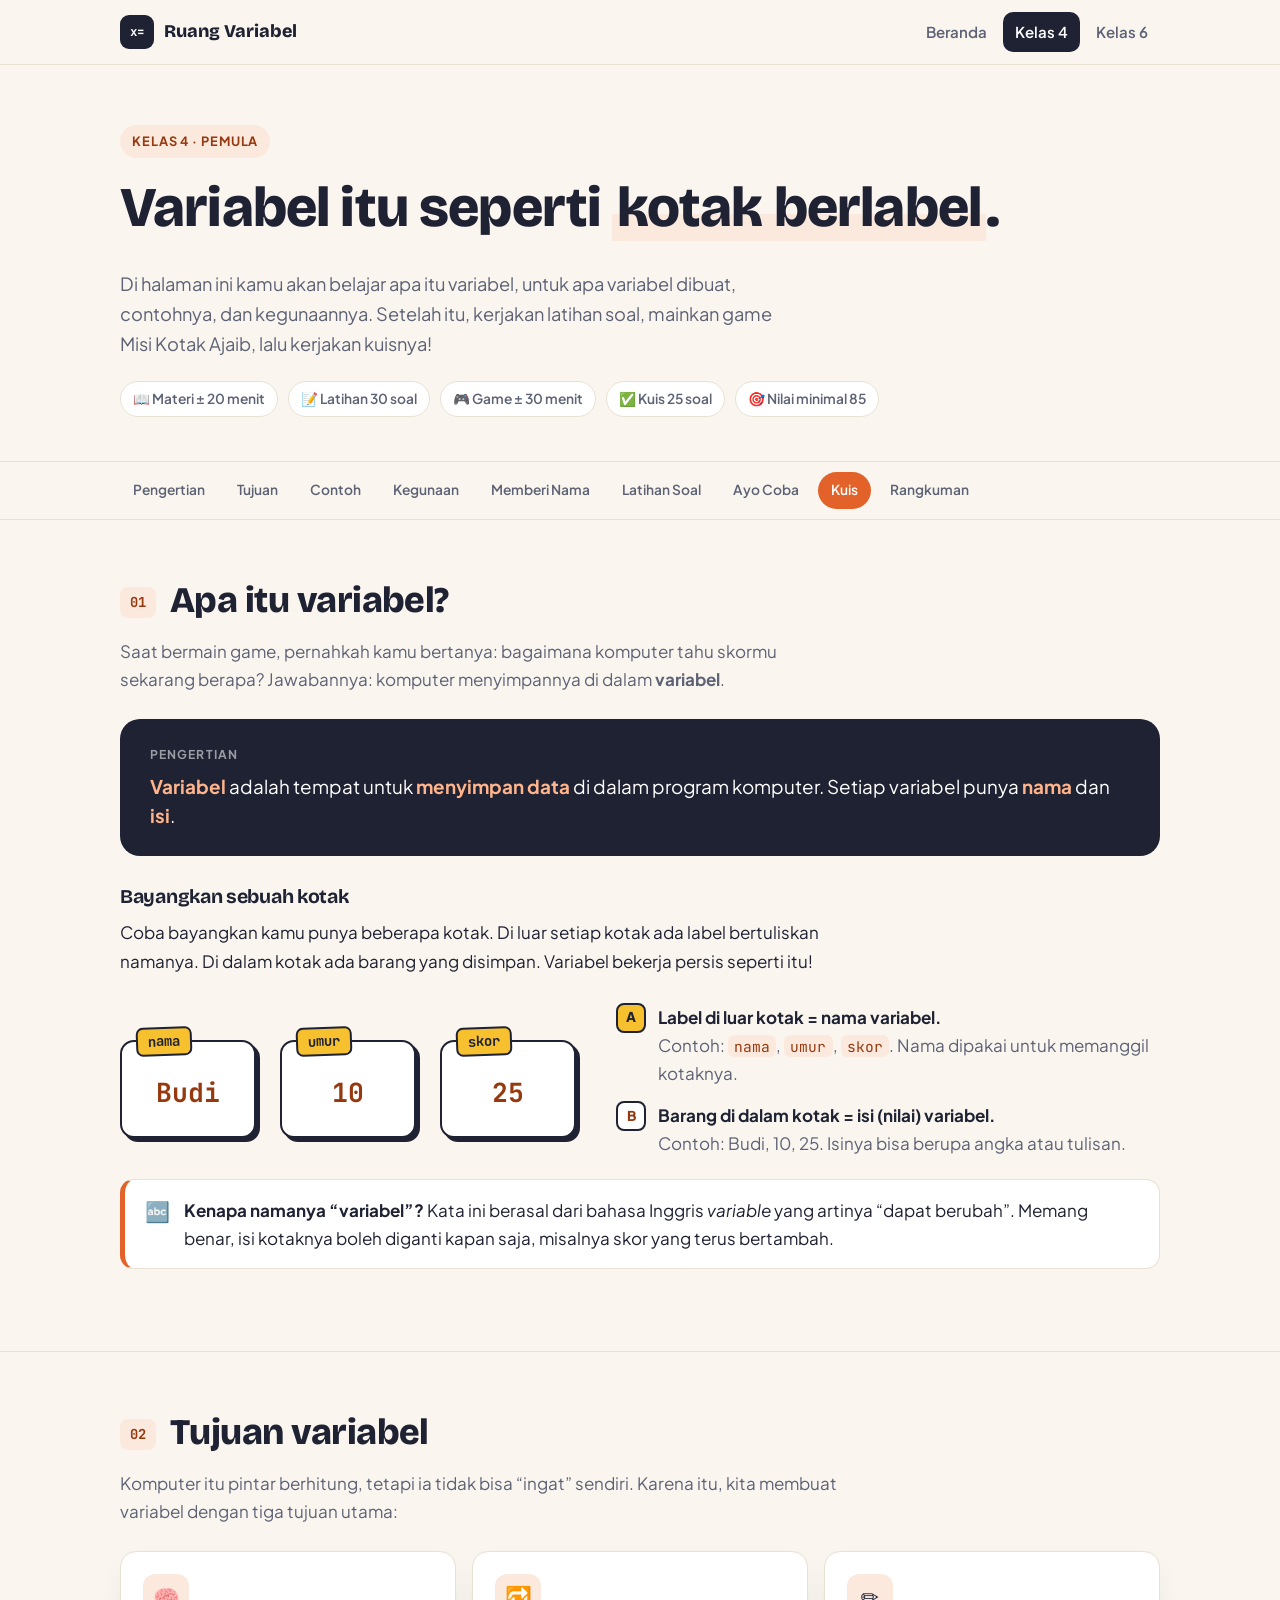
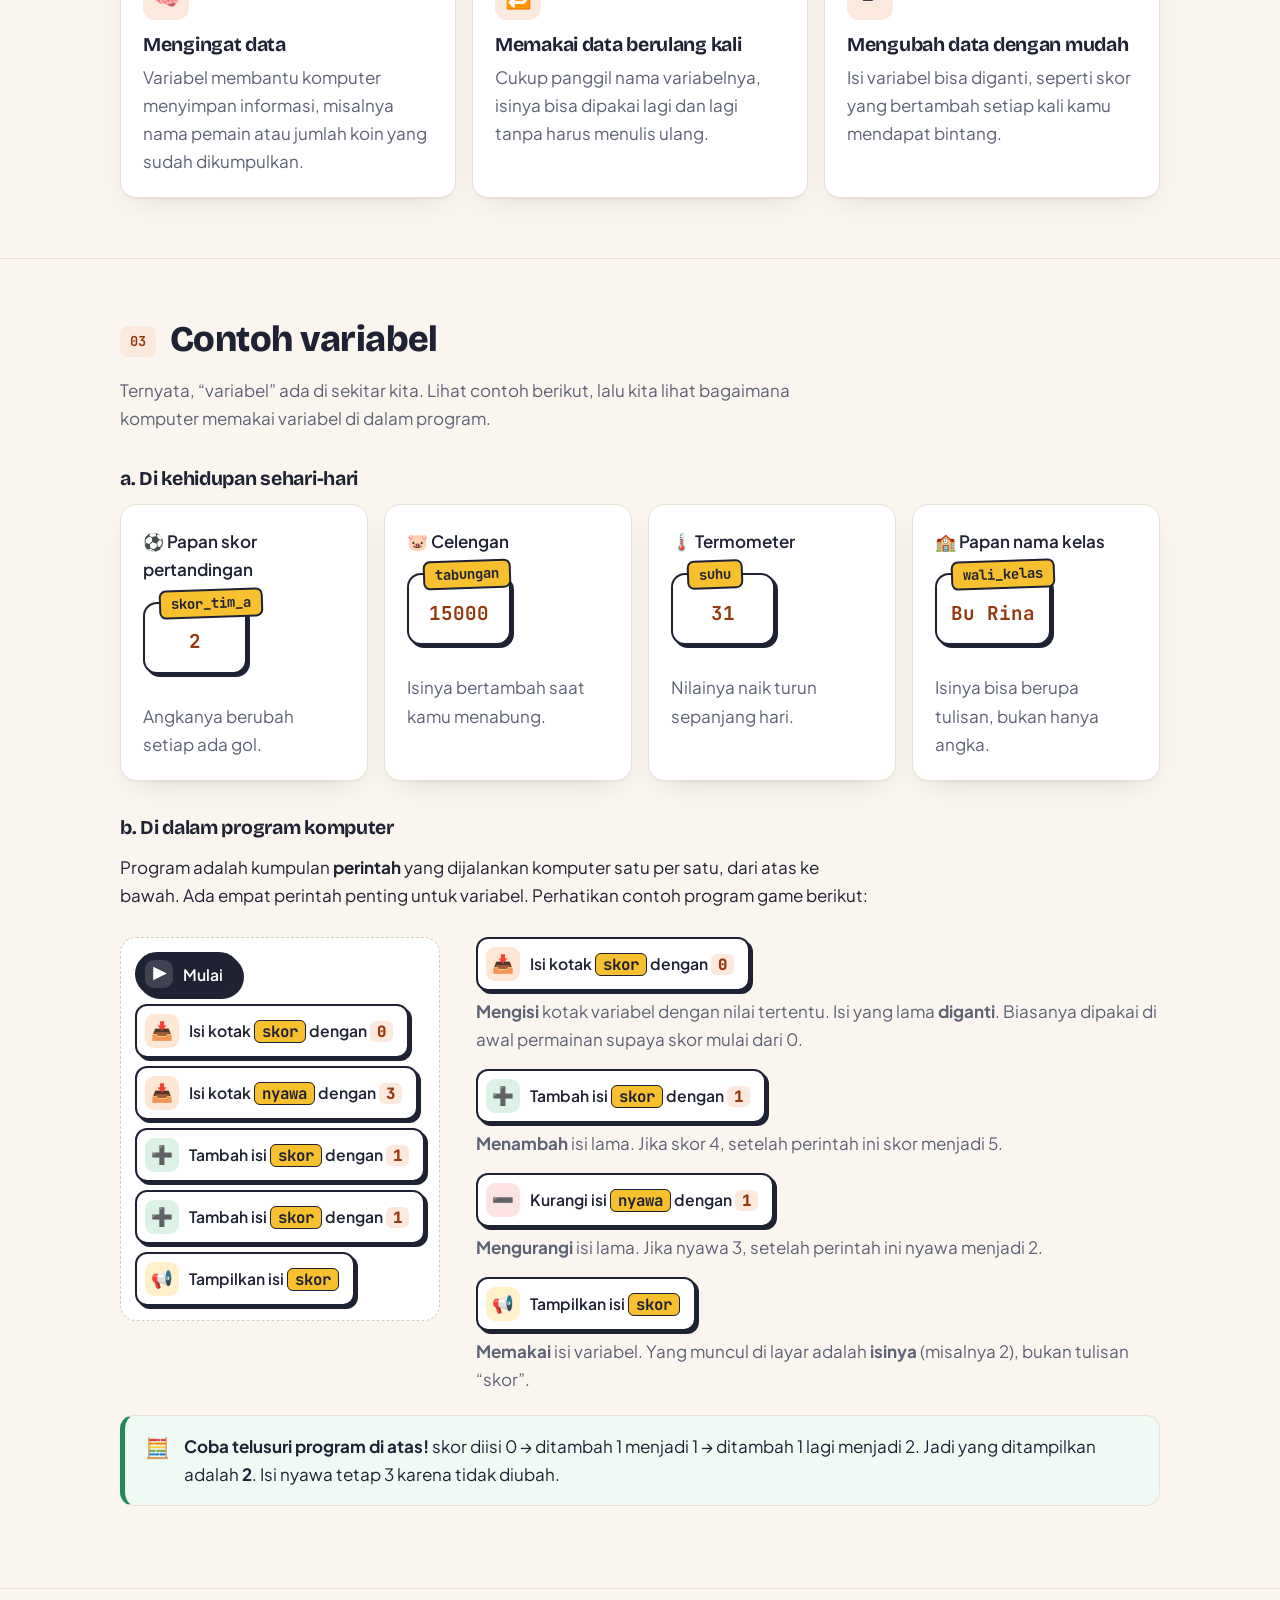
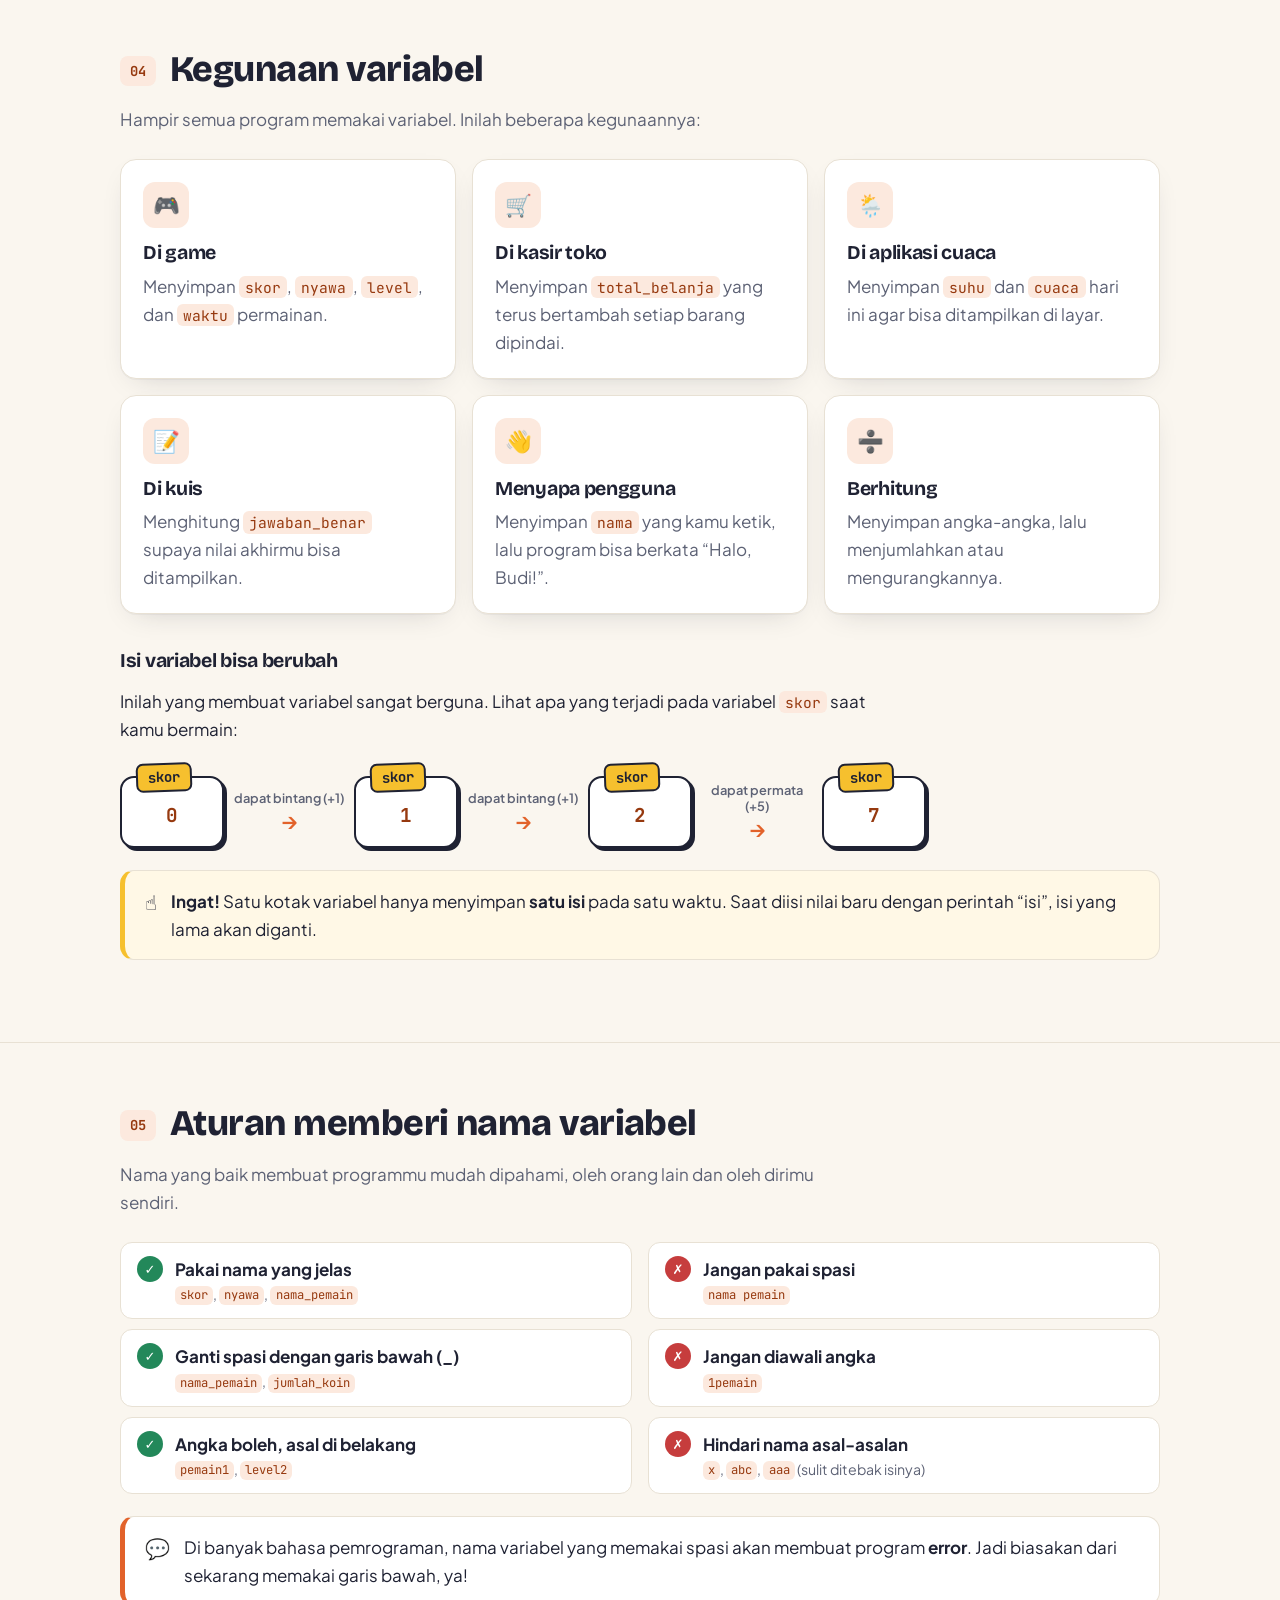
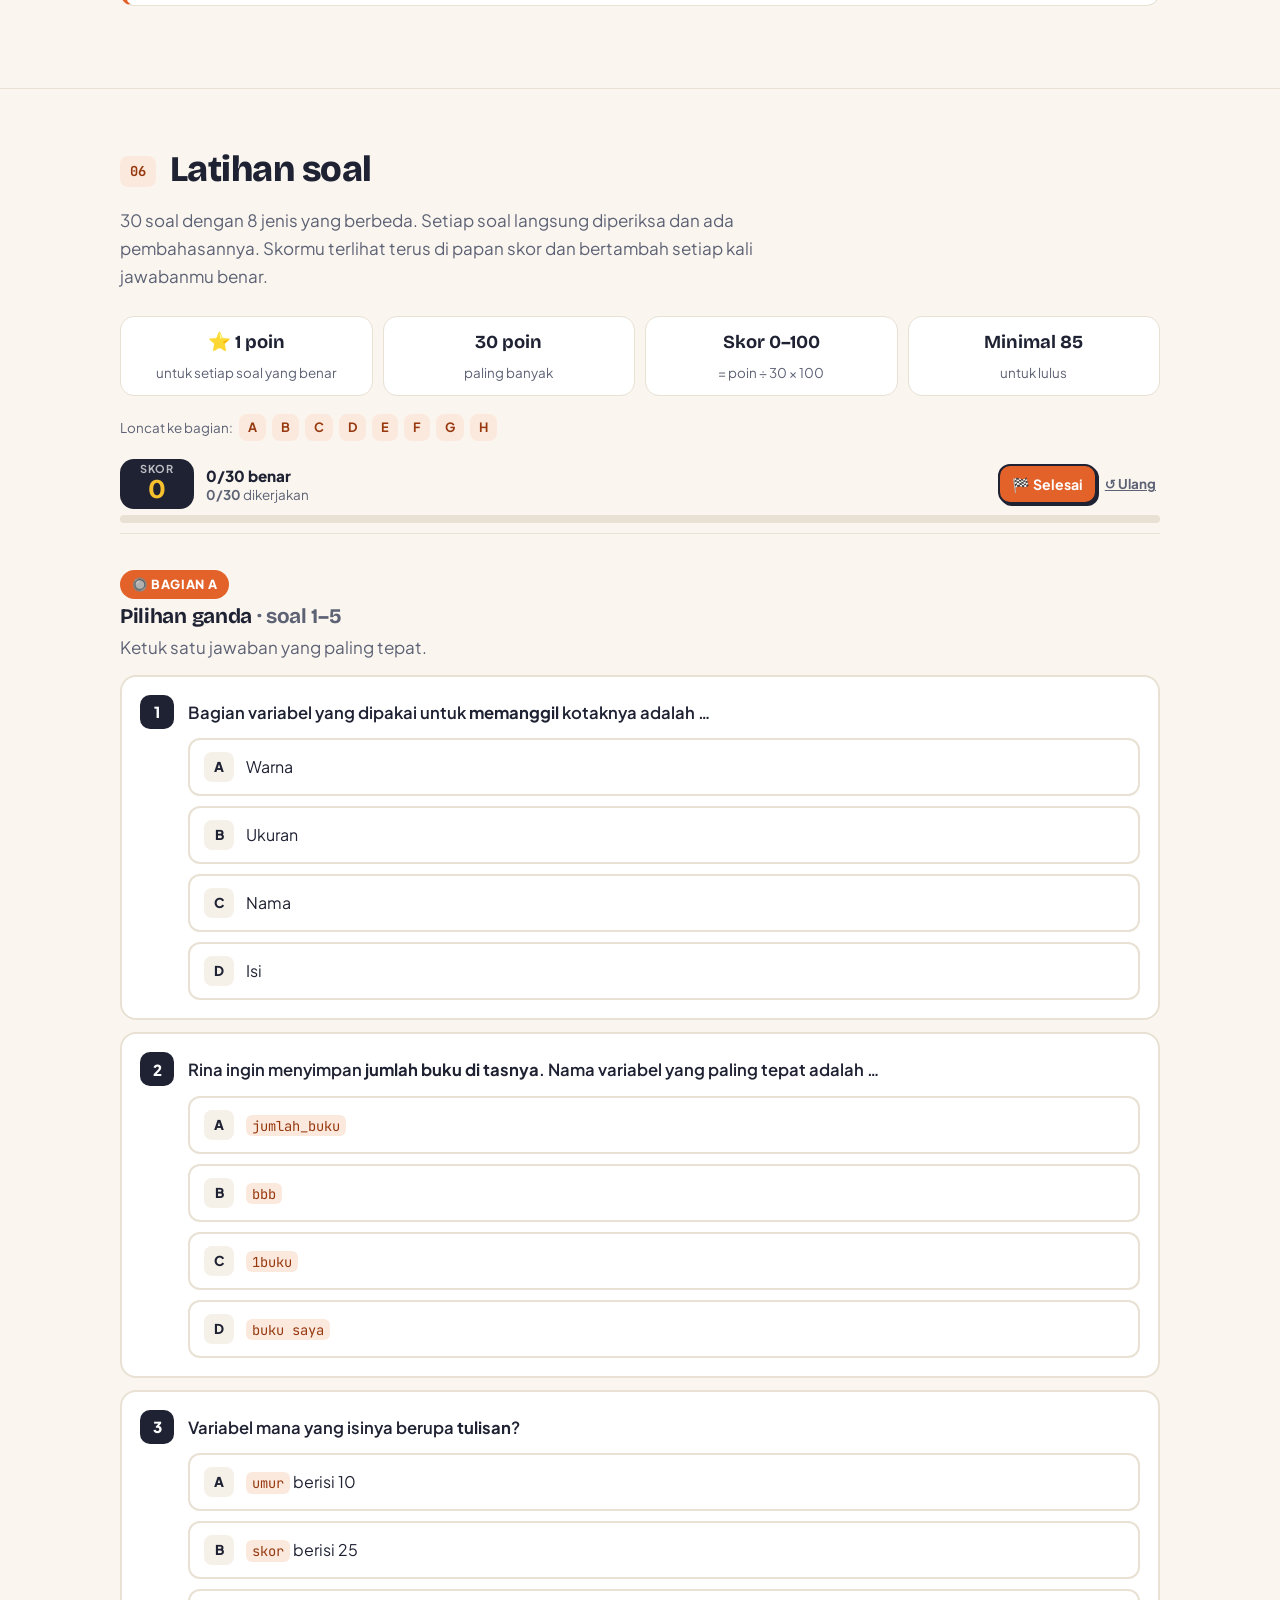
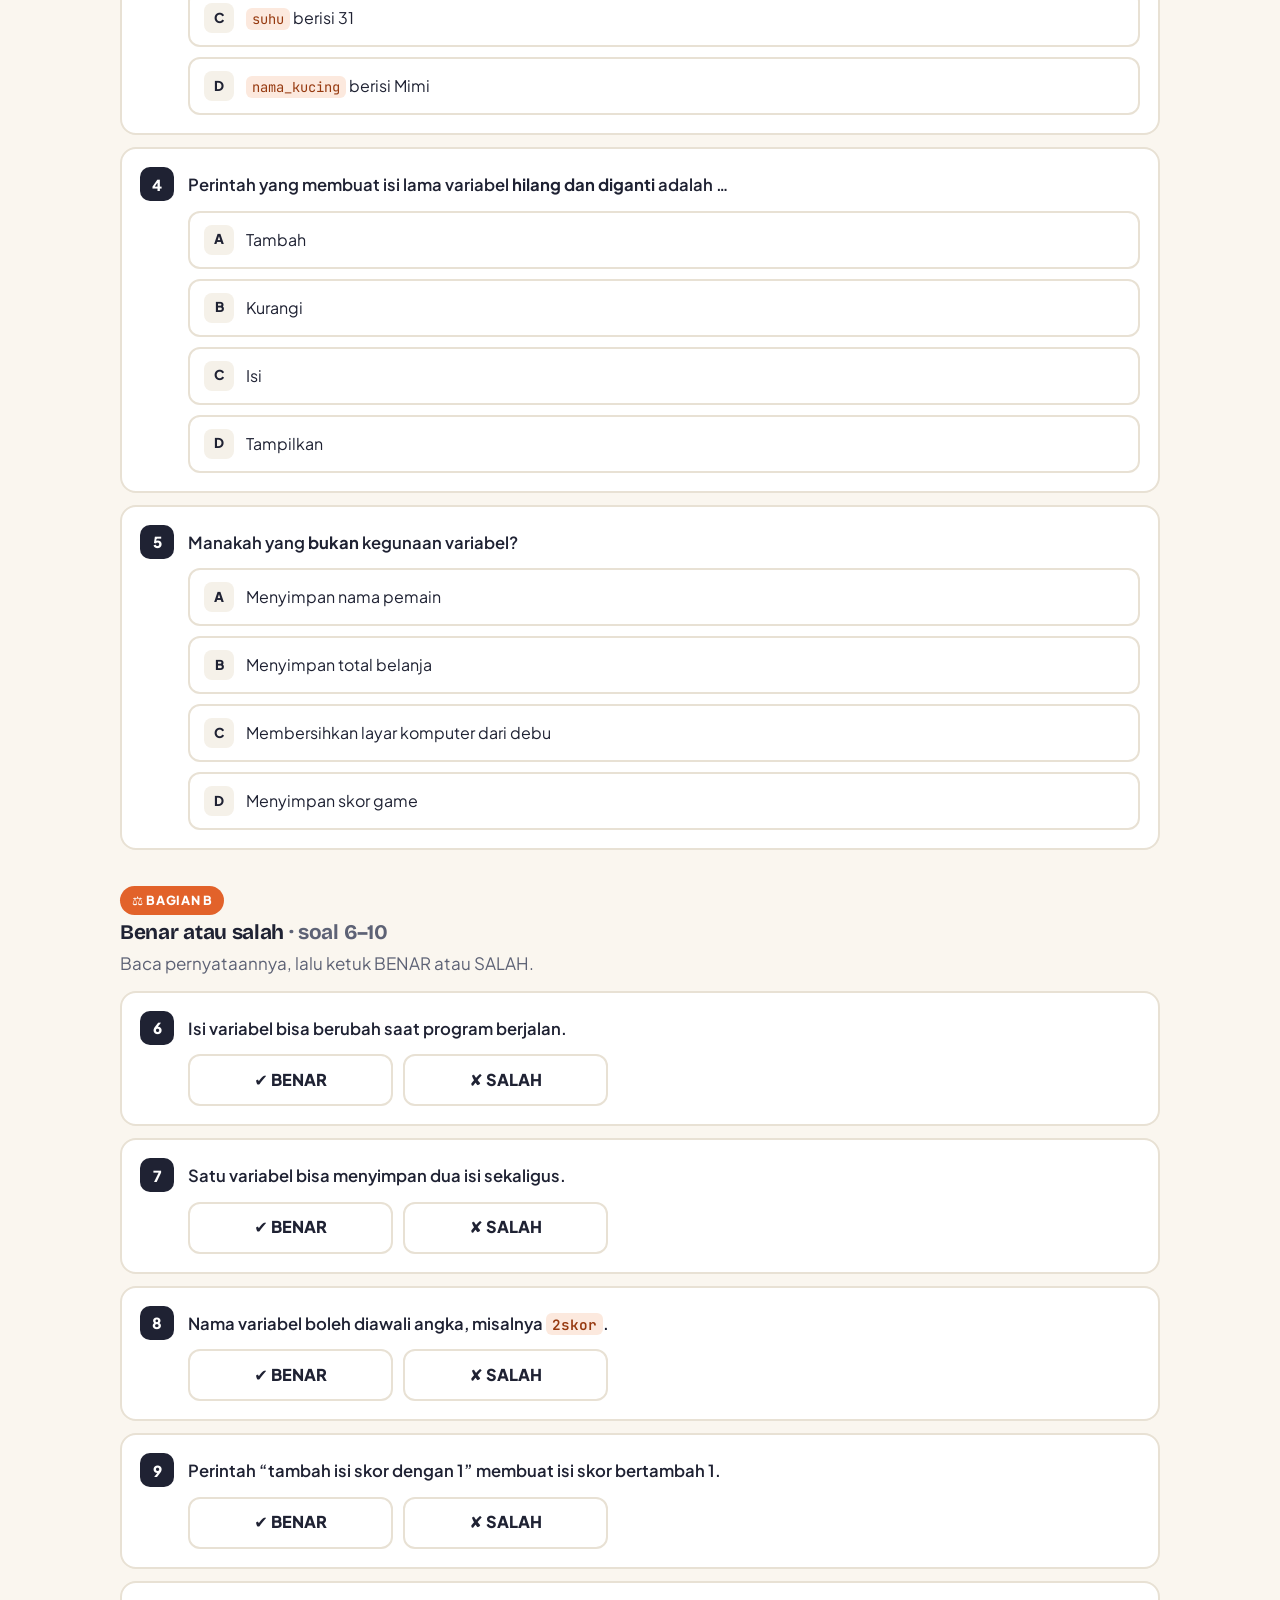
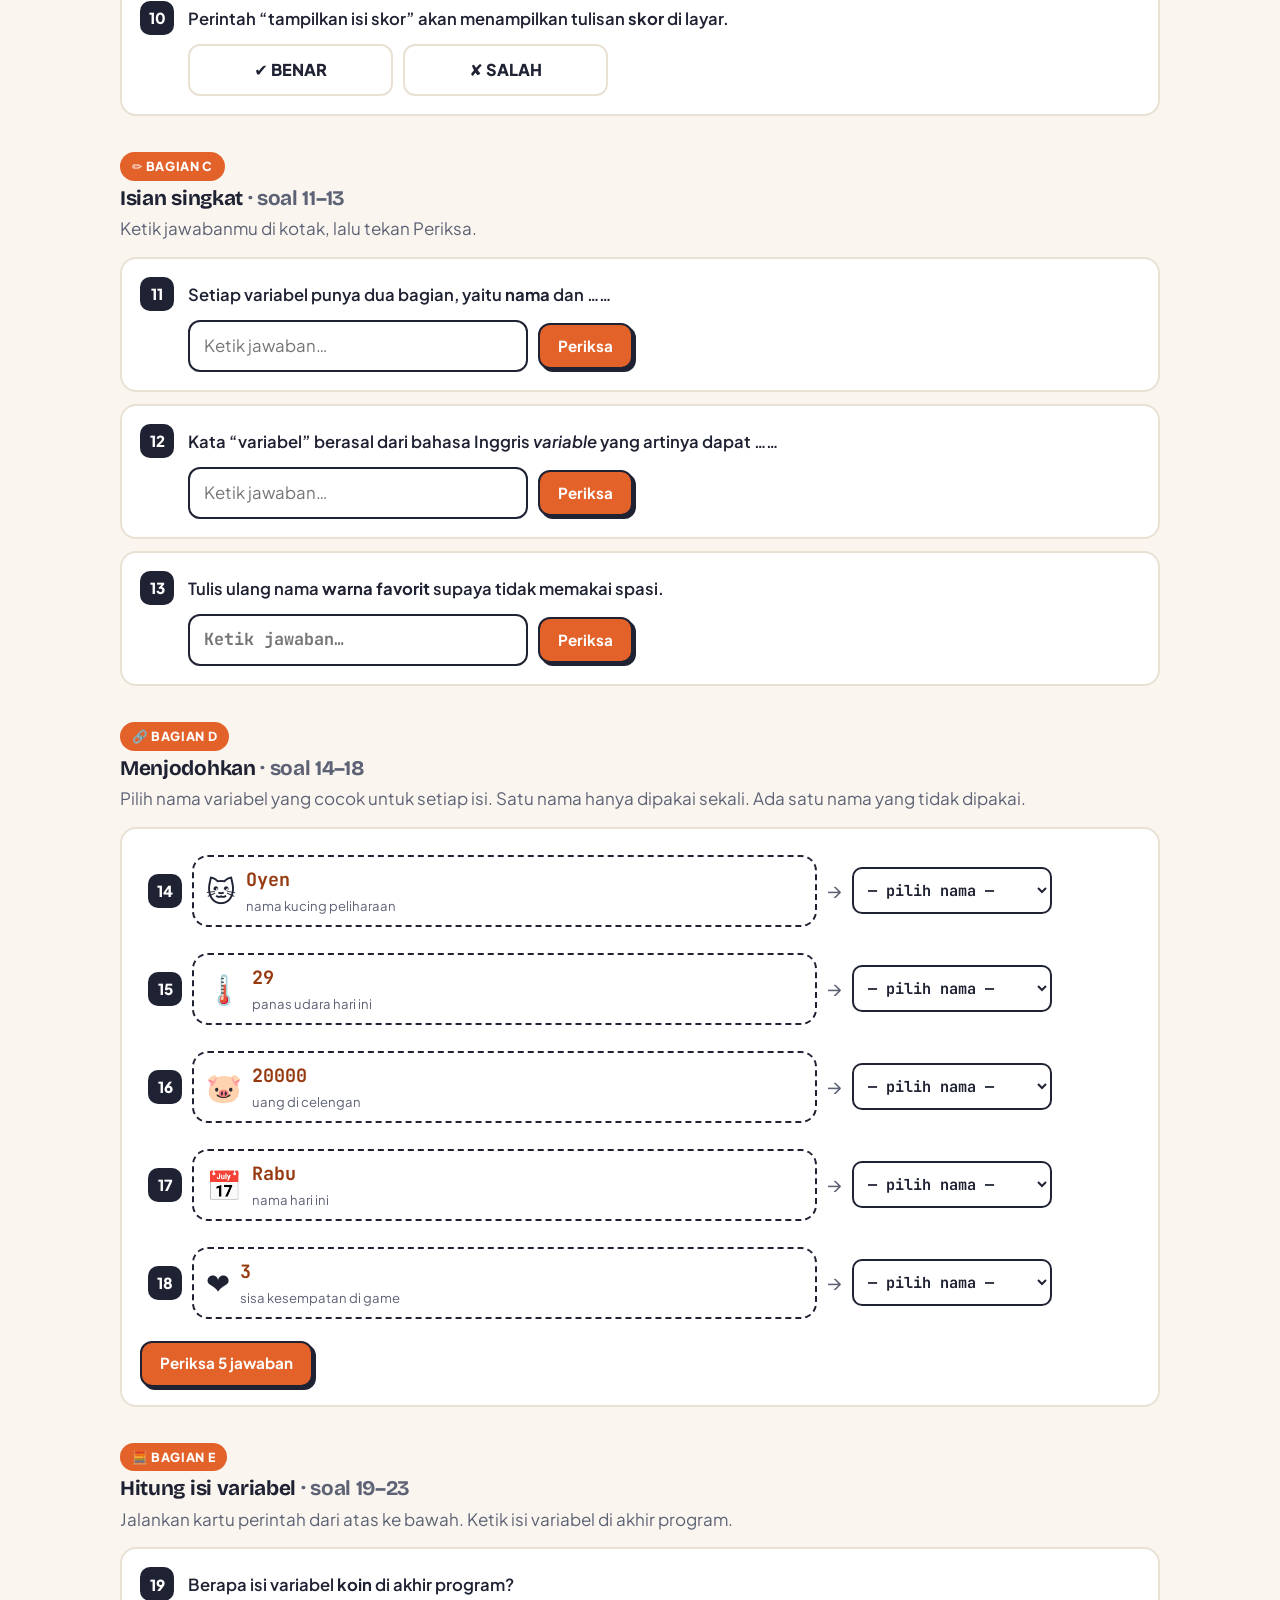
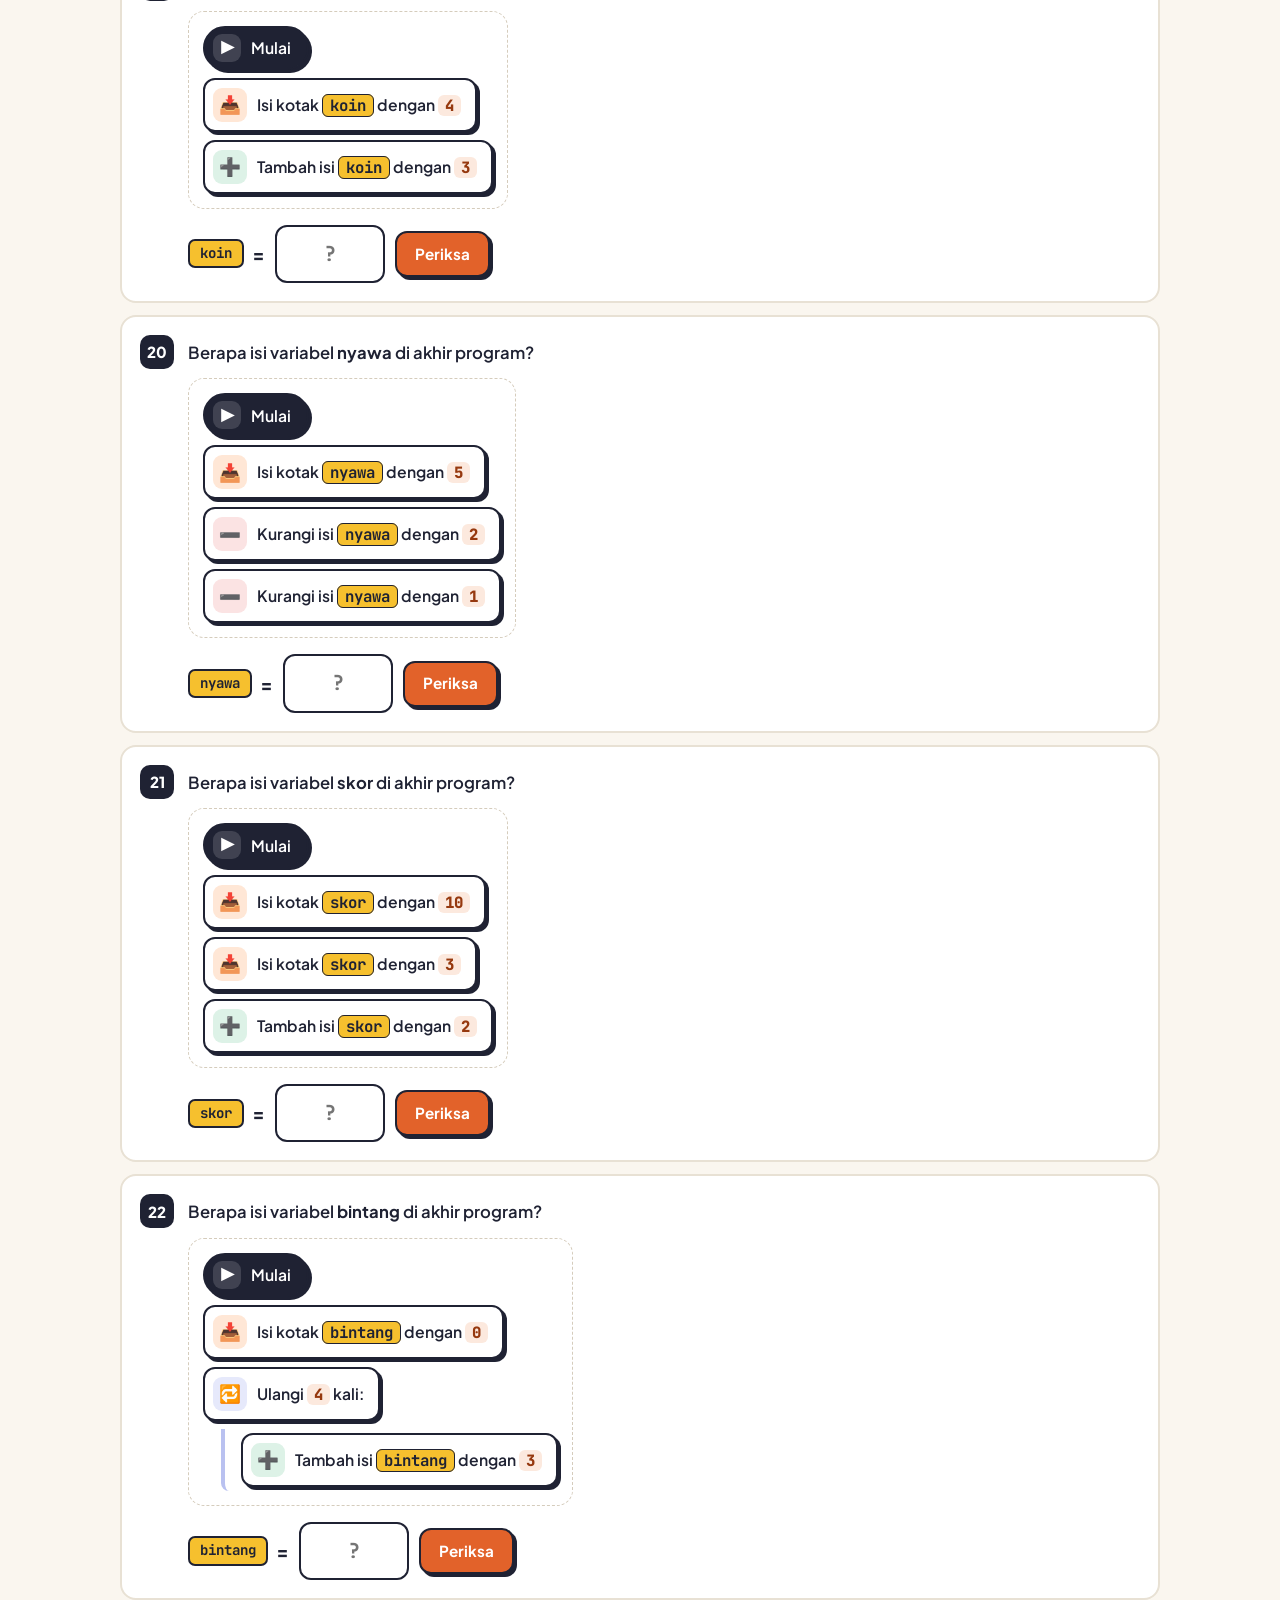
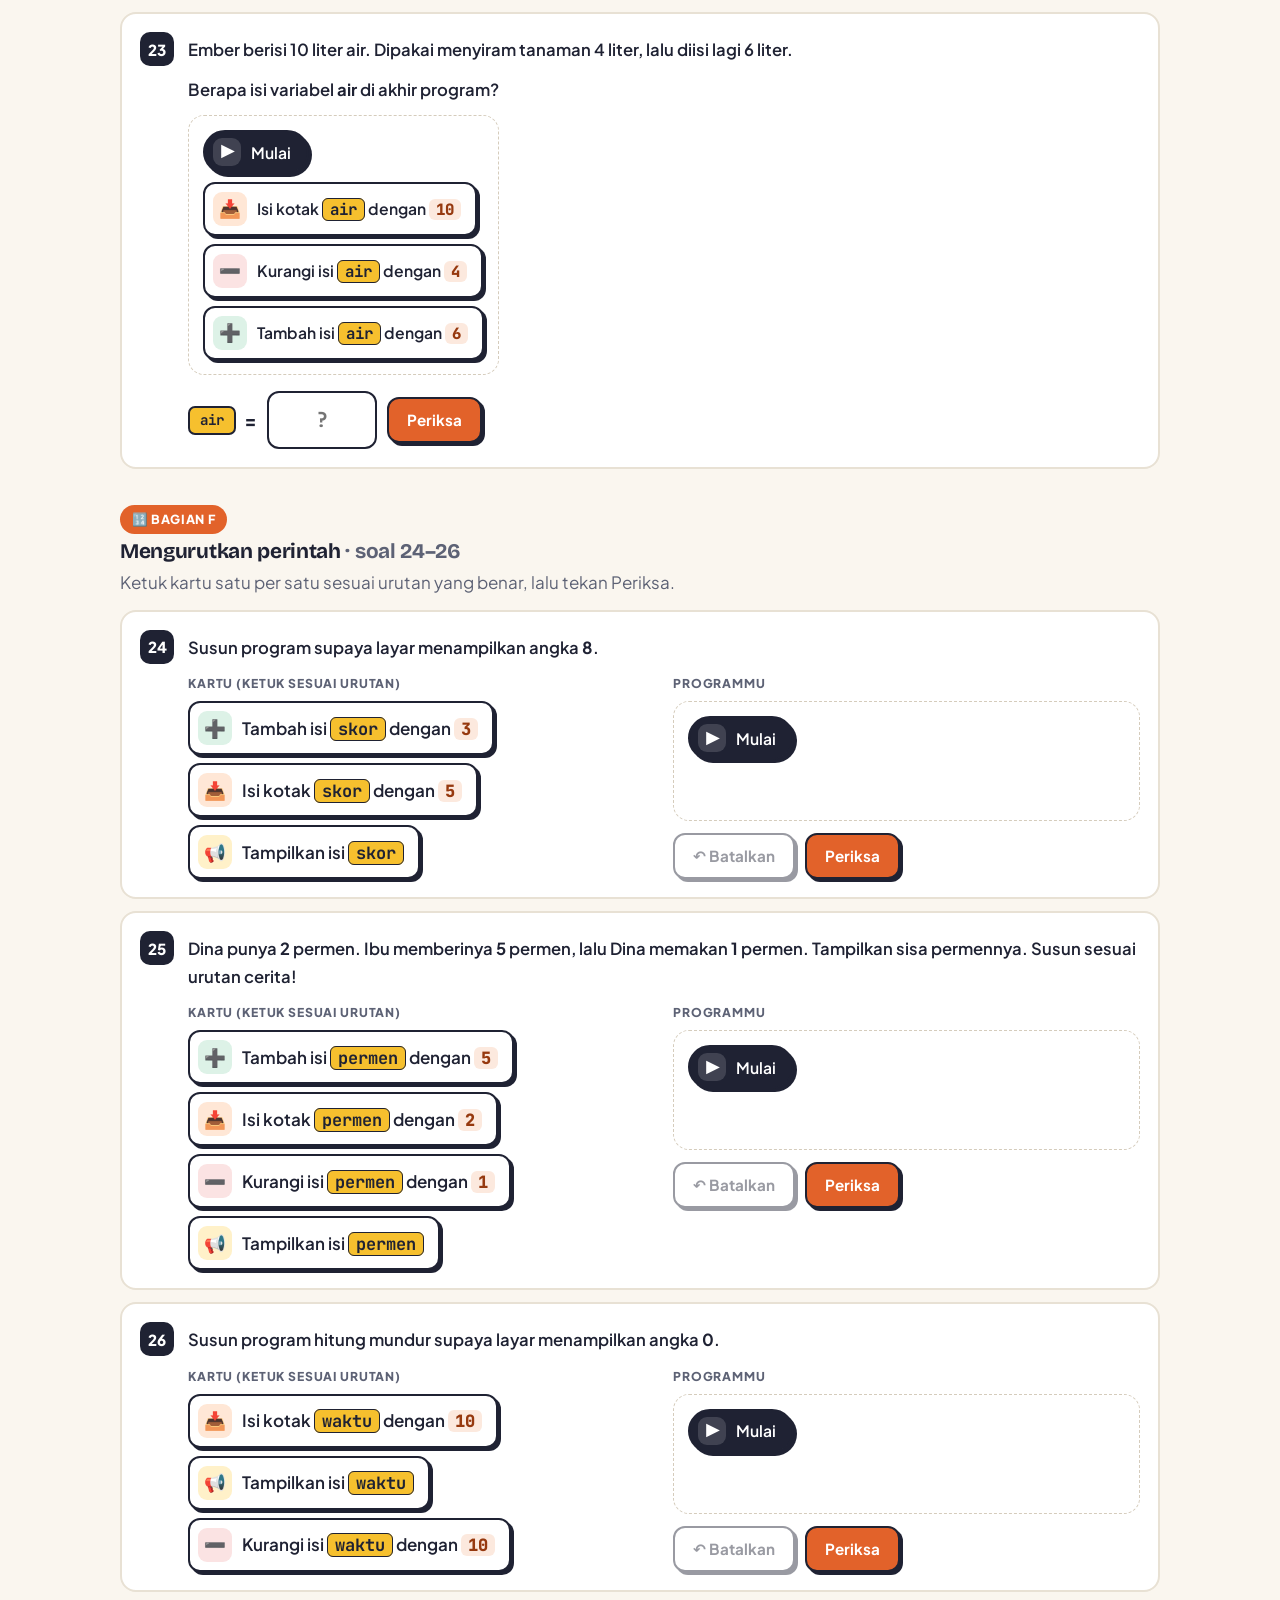
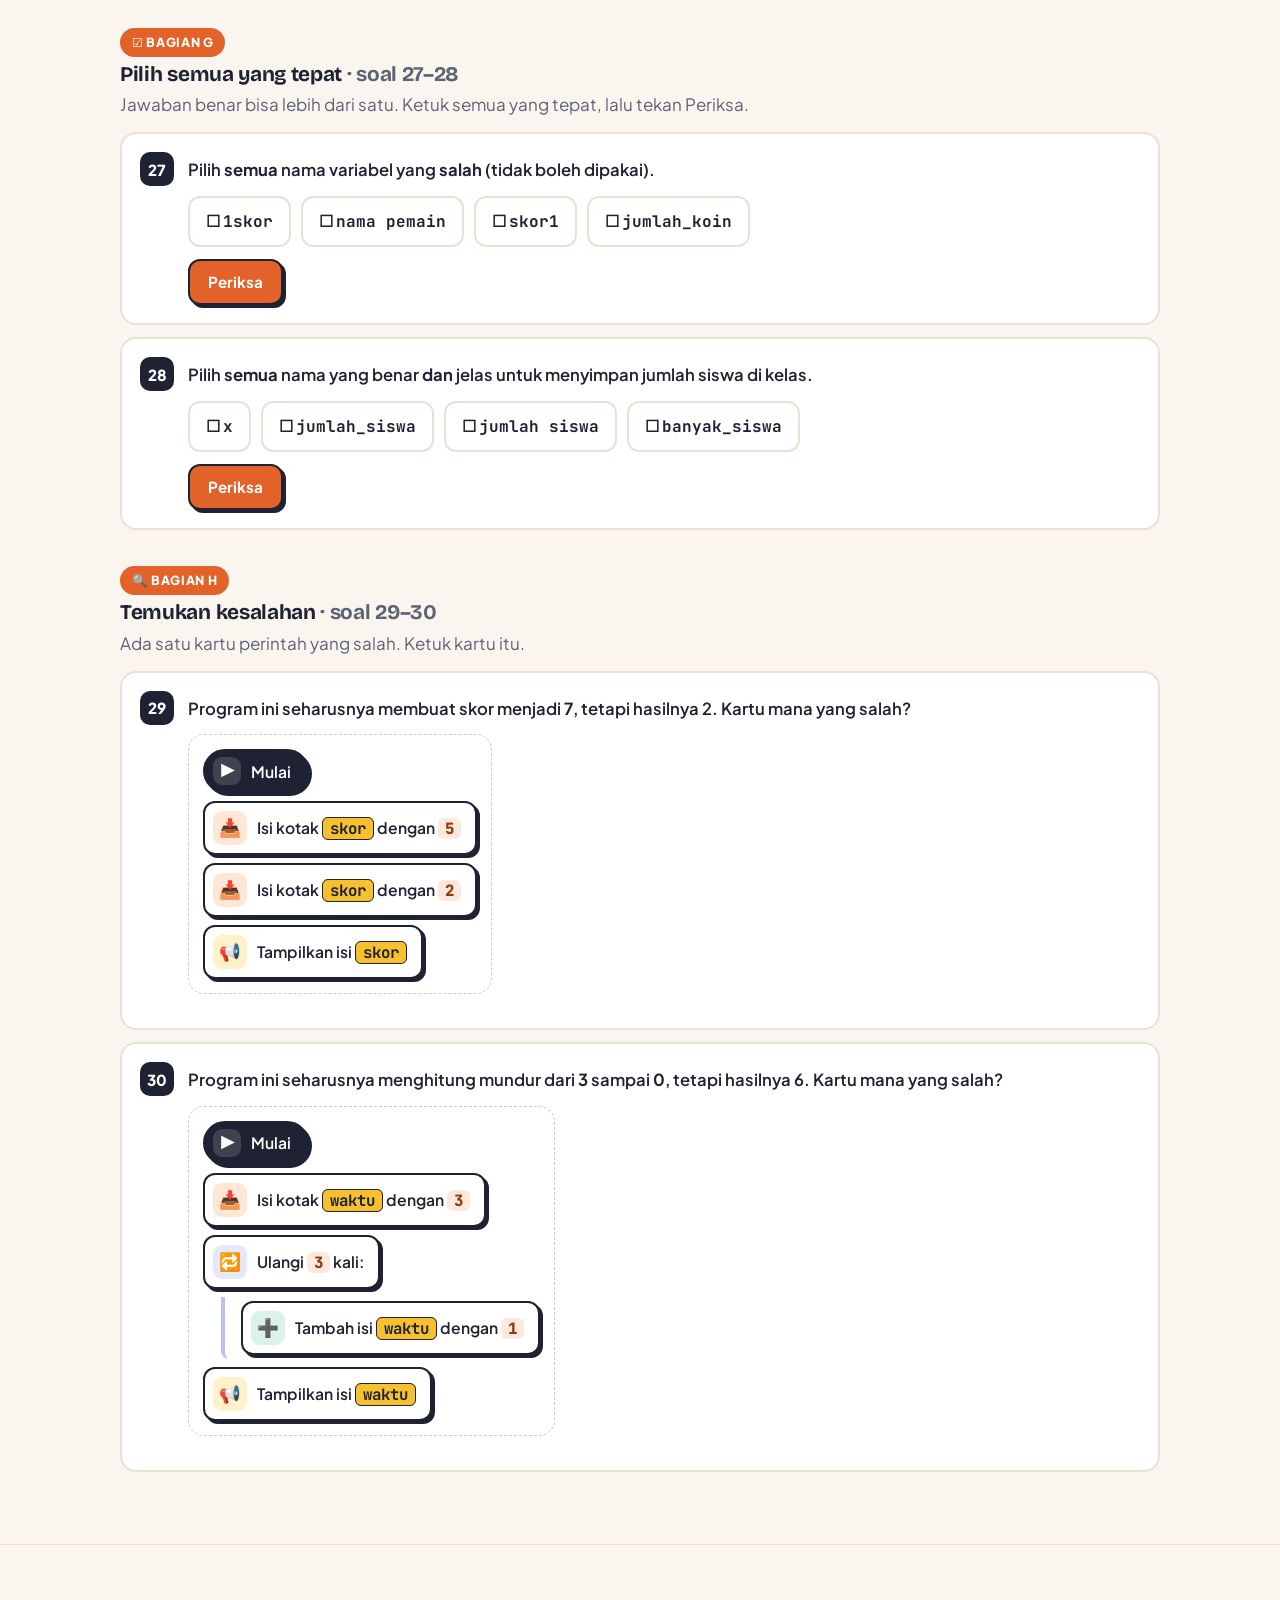
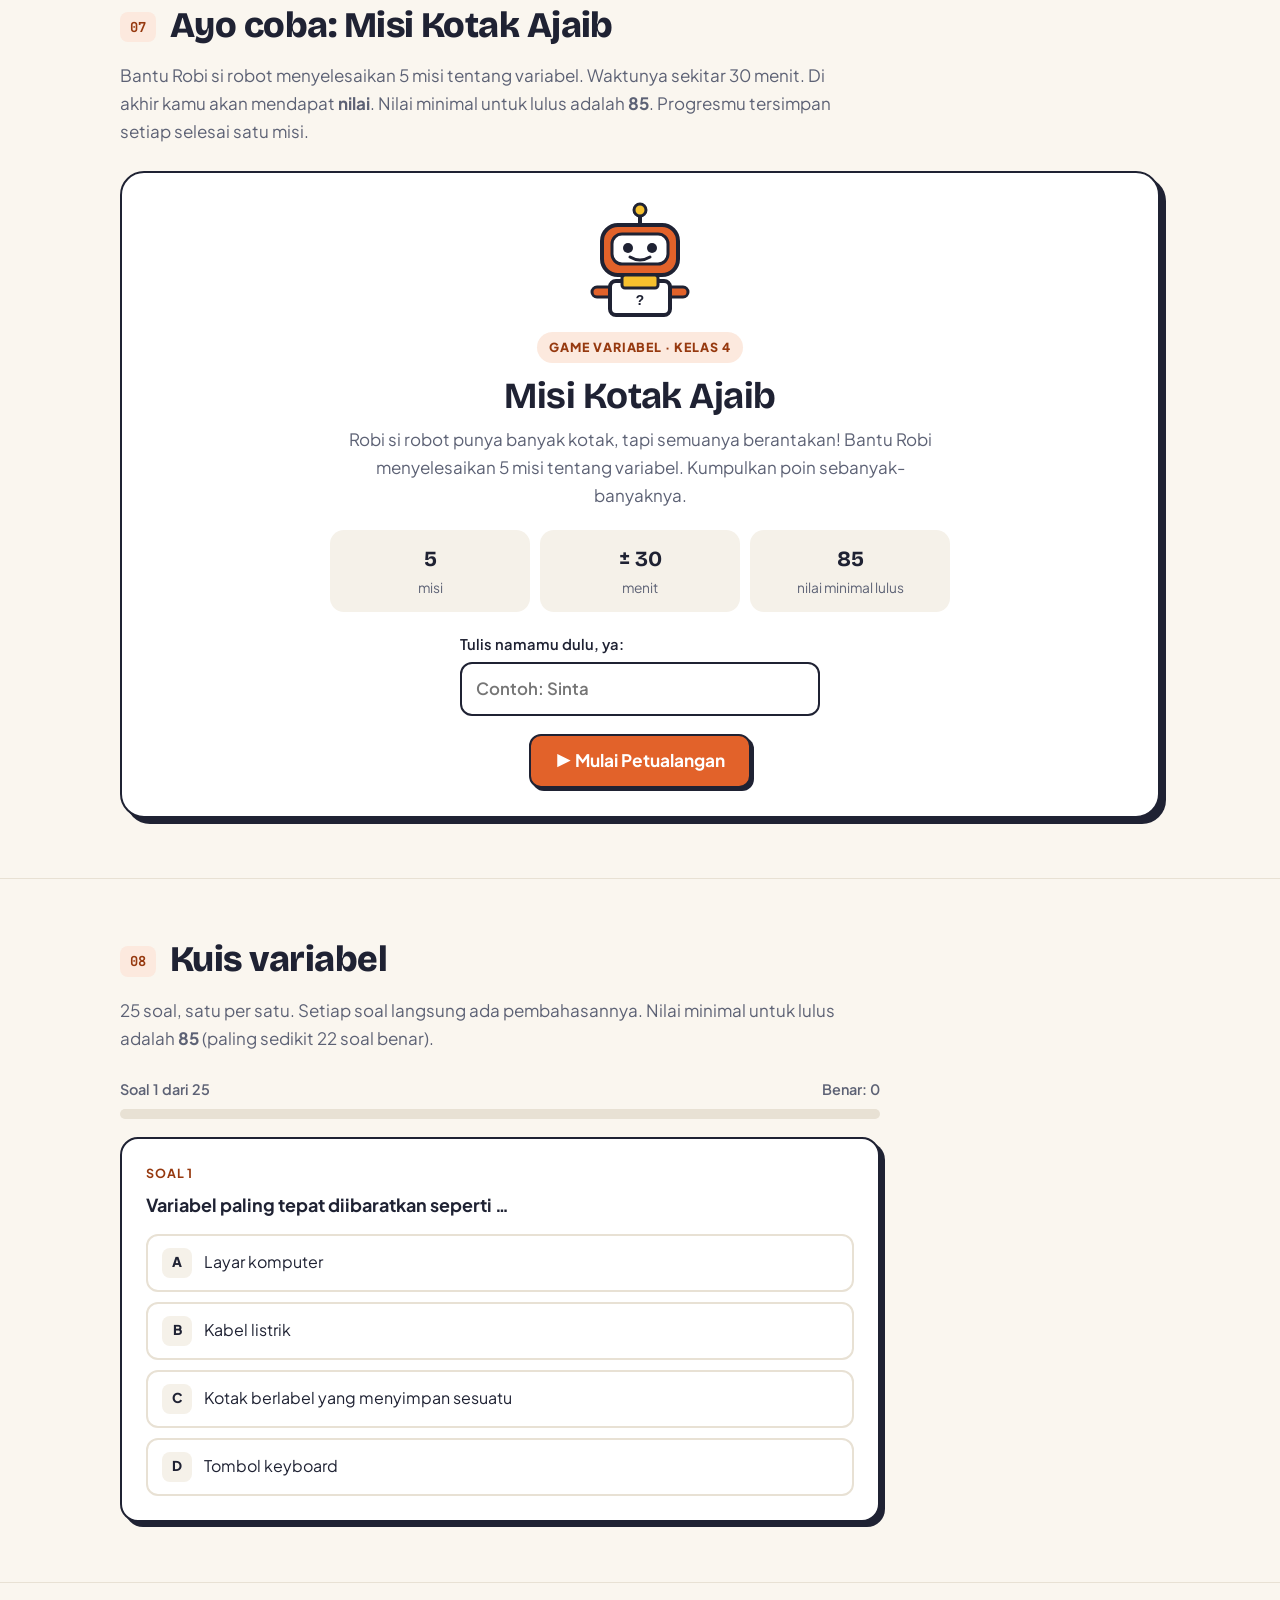
==== commit 49485c98: "Add files via upload" ====
--- a/kelas-4.html
+++ b/kelas-4.html
@@ -246,7 +246,14 @@
   <section class="section" id="latihan">
     <div class="container">
       <div class="section-head"><span class="section-num">06</span><h2>Latihan soal</h2></div>
-      <p class="section-intro">30 soal dengan 8 jenis yang berbeda. Kerjakan satu per satu. Setiap soal langsung diperiksa dan ada pembahasannya. Setelah semua soal dikerjakan, nilaimu muncul di bawah (nilai minimal <strong>85</strong>).</p>
+      <p class="section-intro">30 soal dengan 8 jenis yang berbeda. Setiap soal langsung diperiksa dan ada pembahasannya. Skormu terlihat terus di papan skor dan bertambah setiap kali jawabanmu benar.</p>
+
+      <div class="score-rule">
+        <div><b>⭐ 1 poin</b><span>untuk setiap soal yang benar</span></div>
+        <div><b>30 poin</b><span>paling banyak</span></div>
+        <div><b>Skor 0–100</b><span>= poin ÷ 30 × 100</span></div>
+        <div><b>Minimal 85</b><span>untuk lulus</span></div>
+      </div>
 
       <div data-latihan data-kkm="85">
         <nav class="lat-jump" aria-label="Loncat ke bagian latihan">
@@ -255,8 +262,15 @@
         </nav>
         <div class="lat-top">
           <div class="lat-top-row">
-            <span data-lat-prog></span>
-            <button type="button" class="lat-restart" data-lat-restart>↺ Ulang</button>
+            <div class="lat-scorebox" aria-live="polite"><span class="lbl">Skor</span><b data-lat-score>0</b></div>
+            <div class="lat-mid">
+              <span data-lat-points class="lat-points">0/30 benar</span>
+              <span data-lat-prog class="lat-prog"></span>
+            </div>
+            <div class="lat-actions">
+              <button type="button" class="btn btn-primary lat-finish" data-lat-finish>🏁 Selesai</button>
+              <button type="button" class="lat-restart" data-lat-restart>↺ Ulang</button>
+            </div>
           </div>
           <div class="quiz-bar"><span data-lat-bar></span></div>
         </div>
--- a/style.css
+++ b/style.css
@@ -719,3 +719,32 @@
 .lat-top-row > span { min-width: 0; }
 .lat-top .quiz-bar { margin-top: 6px; height: 8px; }
 @media (max-width: 380px) { .lat-top-row { font-size: .8rem; } }
+
+/* Papan skor latihan */
+.score-rule { display: grid; grid-template-columns: repeat(4, minmax(0, 1fr)); gap: 10px; margin: 0 0 18px; }
+.score-rule div { background: var(--surface); border: 1px solid var(--line); border-radius: 14px; padding: 10px 12px; text-align: center; }
+.score-rule b { display: block; font-family: "Bricolage Grotesque", sans-serif; font-size: 1.15rem; }
+.score-rule span { font-size: .84rem; color: var(--muted); }
+@media (max-width: 620px) { .score-rule { grid-template-columns: repeat(2, minmax(0, 1fr)); } }
+.lat-top-row { align-items: center; gap: 12px; }
+.lat-scorebox { flex: none; display: flex; flex-direction: column; align-items: center; justify-content: center; min-width: 74px; padding: 4px 12px; border-radius: 14px; background: var(--ink); color: #fff; line-height: 1.1; }
+.lat-scorebox .lbl { font-size: .68rem; font-weight: 700; letter-spacing: .08em; text-transform: uppercase; color: rgba(255,255,255,.7); }
+.lat-scorebox b { font-family: "Bricolage Grotesque", sans-serif; font-size: 1.7rem; color: var(--yellow); }
+.lat-scorebox.pop b { animation: bump .4s ease; display: inline-block; }
+.lat-mid { flex: 1; min-width: 0; display: flex; flex-direction: column; line-height: 1.3; }
+.lat-points { font-weight: 800; color: var(--ink); font-size: .95rem; }
+.lat-prog { font-size: .84rem; }
+.lat-actions { flex: none; display: flex; align-items: center; gap: 4px; }
+.lat-finish { min-height: 40px; padding: 8px 12px; font-size: .88rem; box-shadow: 2px 2px 0 var(--ink); }
+@media (max-width: 400px) {
+  .lat-scorebox { min-width: 60px; padding: 3px 8px; }
+  .lat-scorebox b { font-size: 1.4rem; }
+  .lat-actions { flex-direction: column; gap: 0; }
+  .lat-finish { min-height: 36px; padding: 6px 10px; font-size: .82rem; }
+}
+.pt-chip { float: right; margin: 0 0 4px 10px; font-size: .8rem; font-weight: 800; border-radius: 999px; padding: 2px 10px; }
+.pt-chip.plus { background: var(--ok); color: #fff; }
+.pt-chip.zero { background: #E9C9C9; color: #7E2222; }
+.lat-q.is-skip, .match-row.is-skip { opacity: .55; border-style: dashed; }
+.score-calc { display: flex; flex-wrap: wrap; justify-content: center; gap: 6px 18px; margin: 4px 0 12px; color: rgba(255,255,255,.85); font-size: .95rem; }
+.score-calc b { color: #fff; }
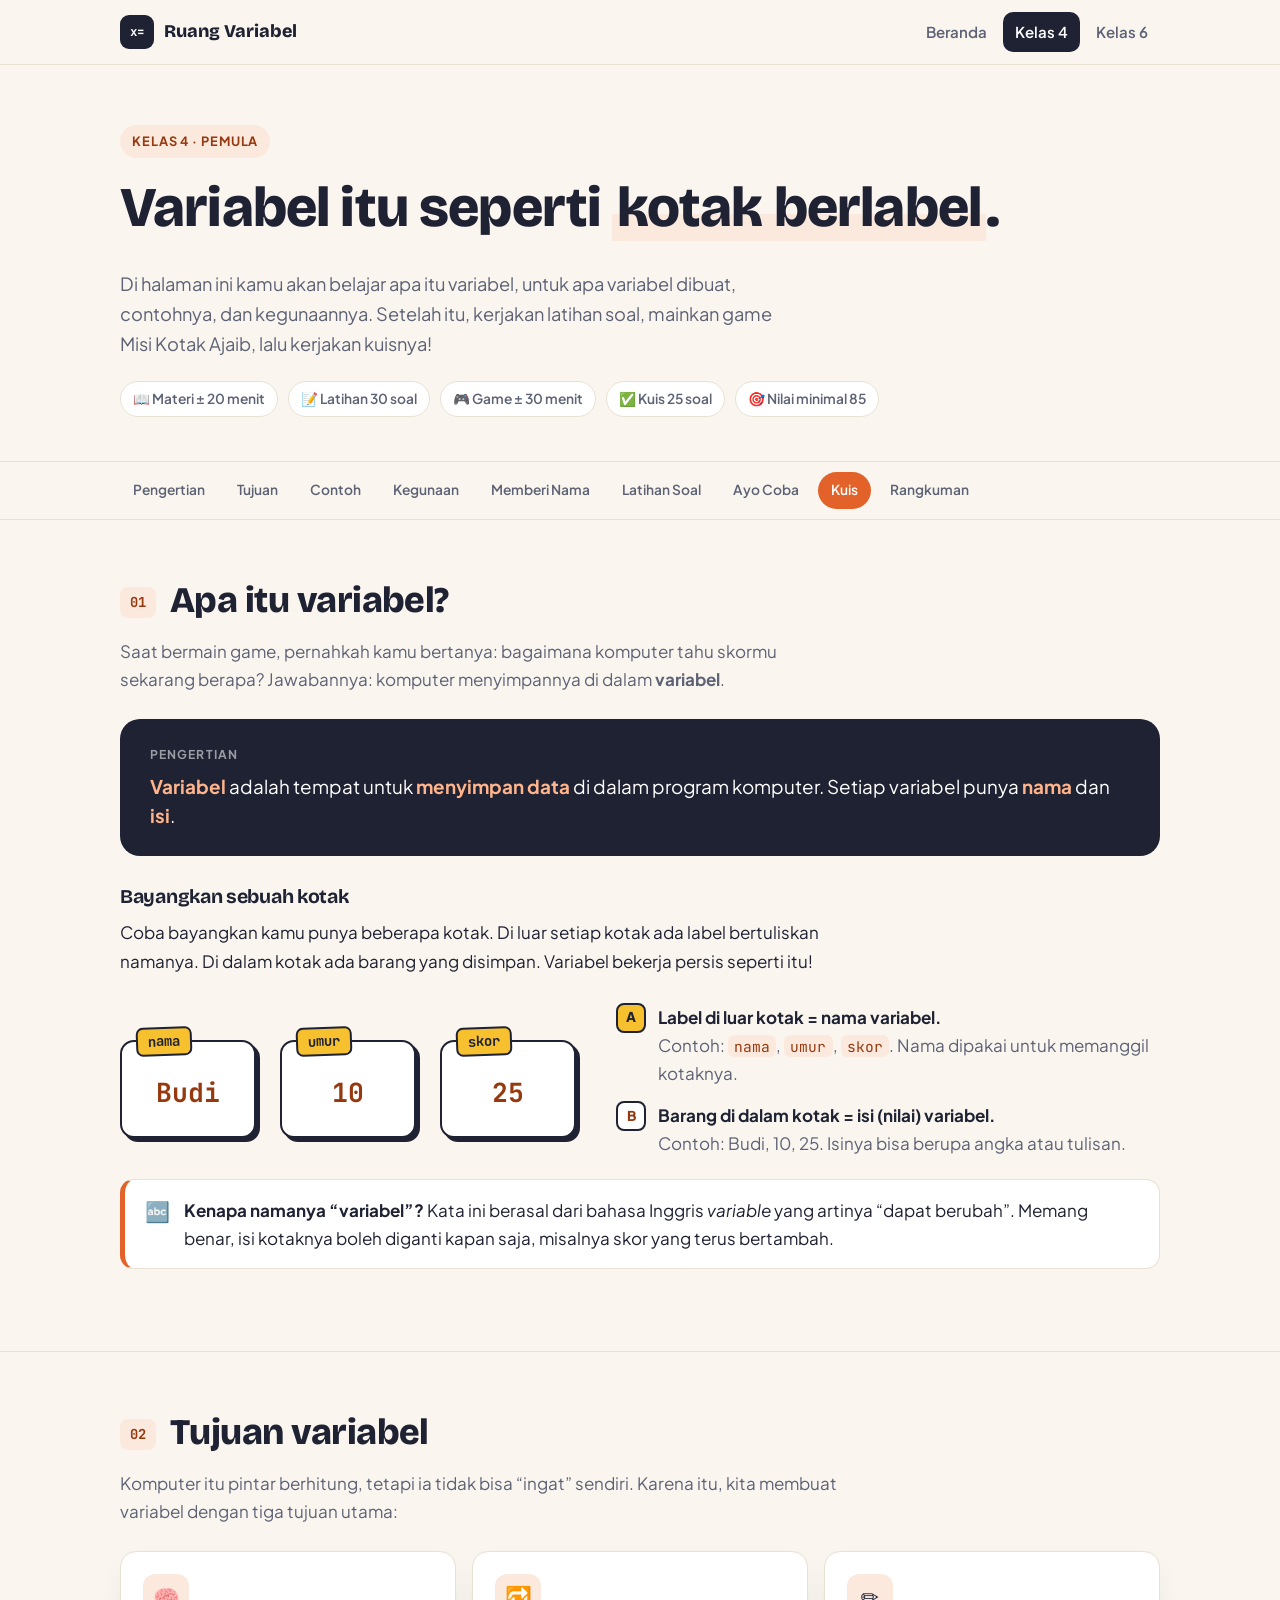
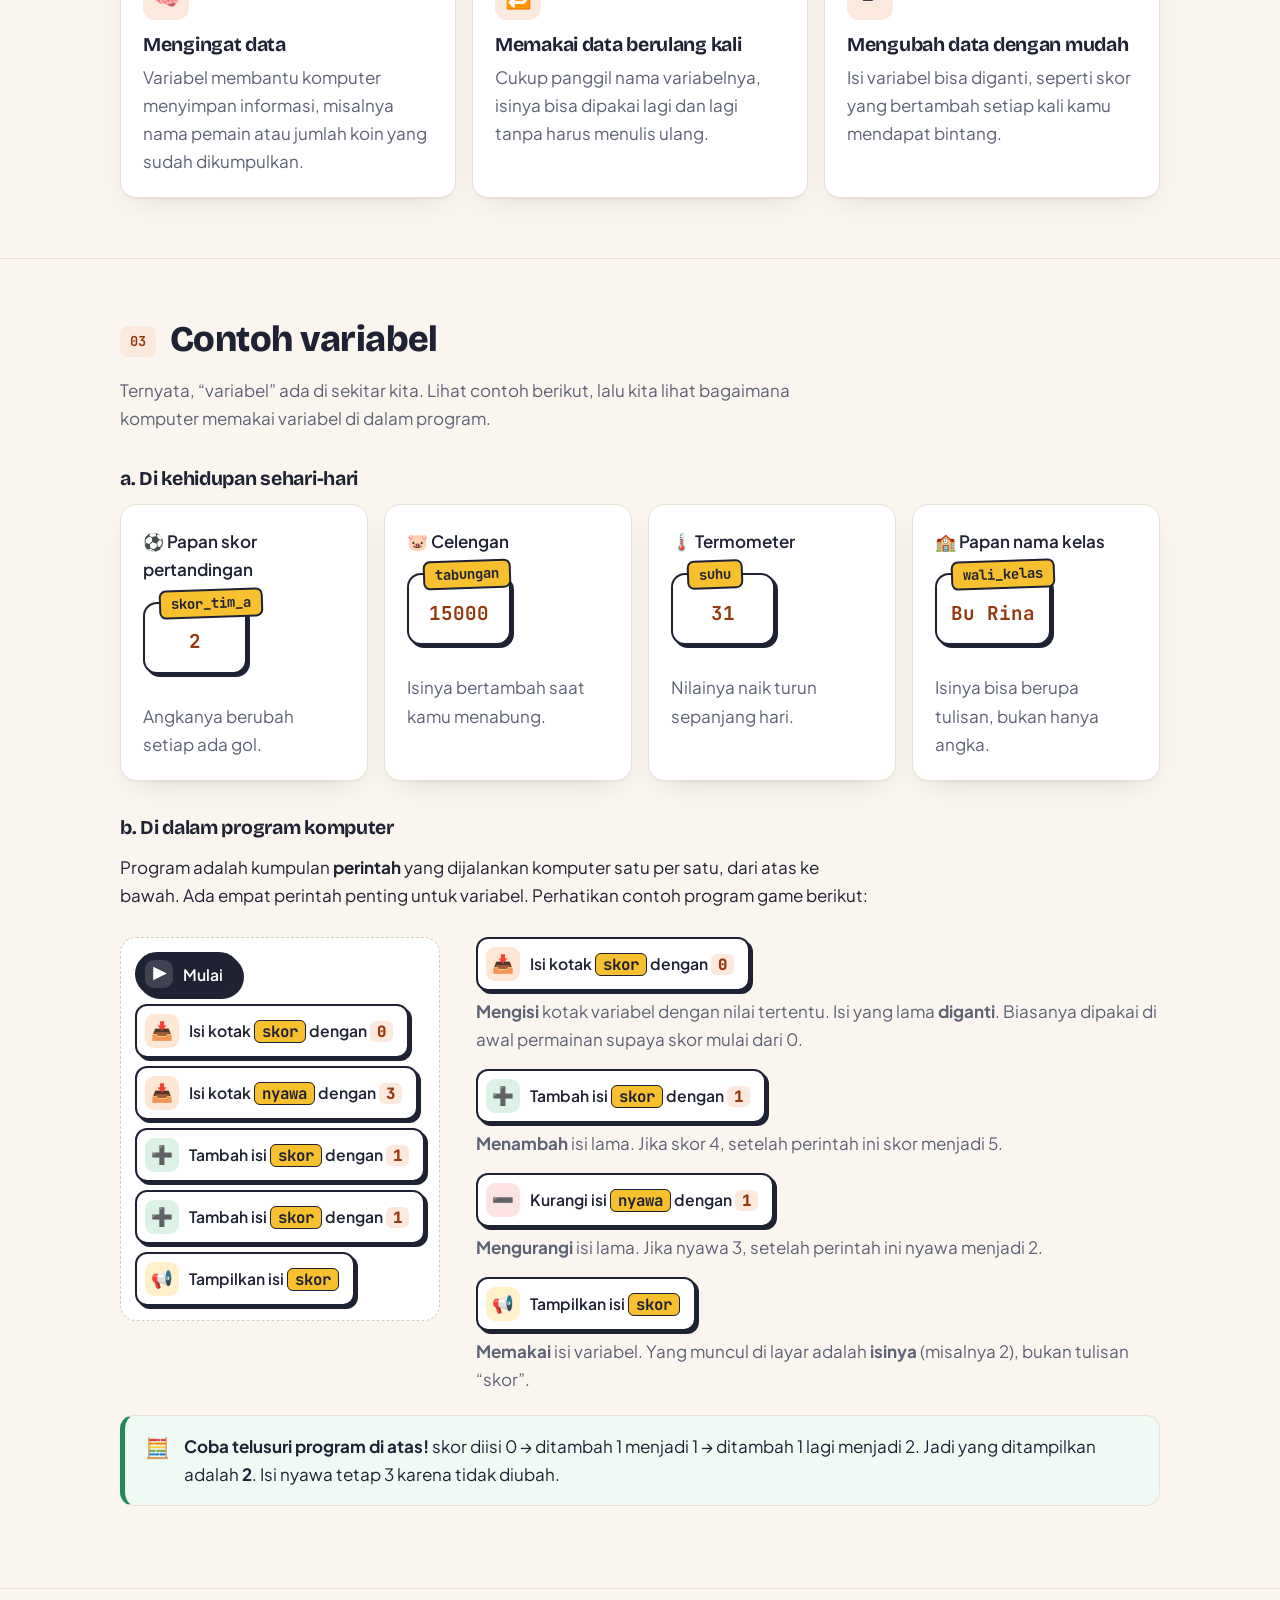
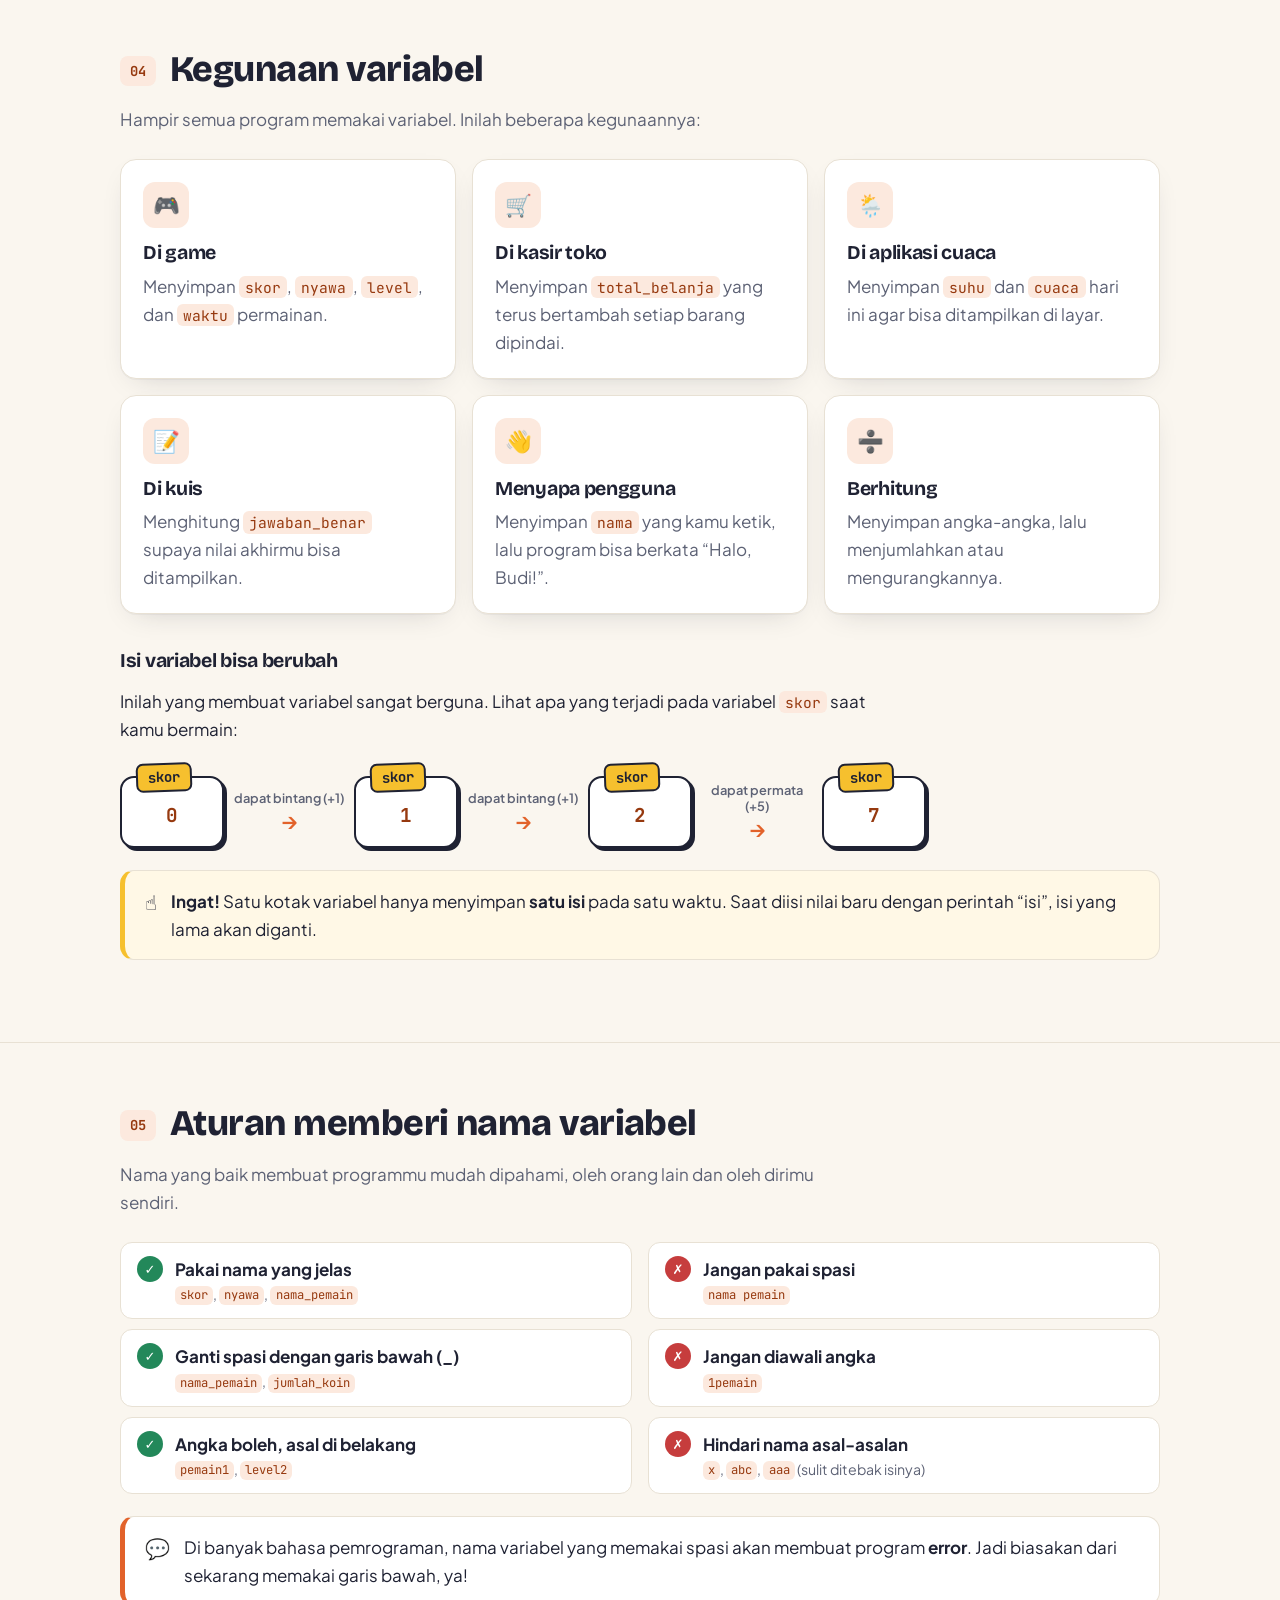
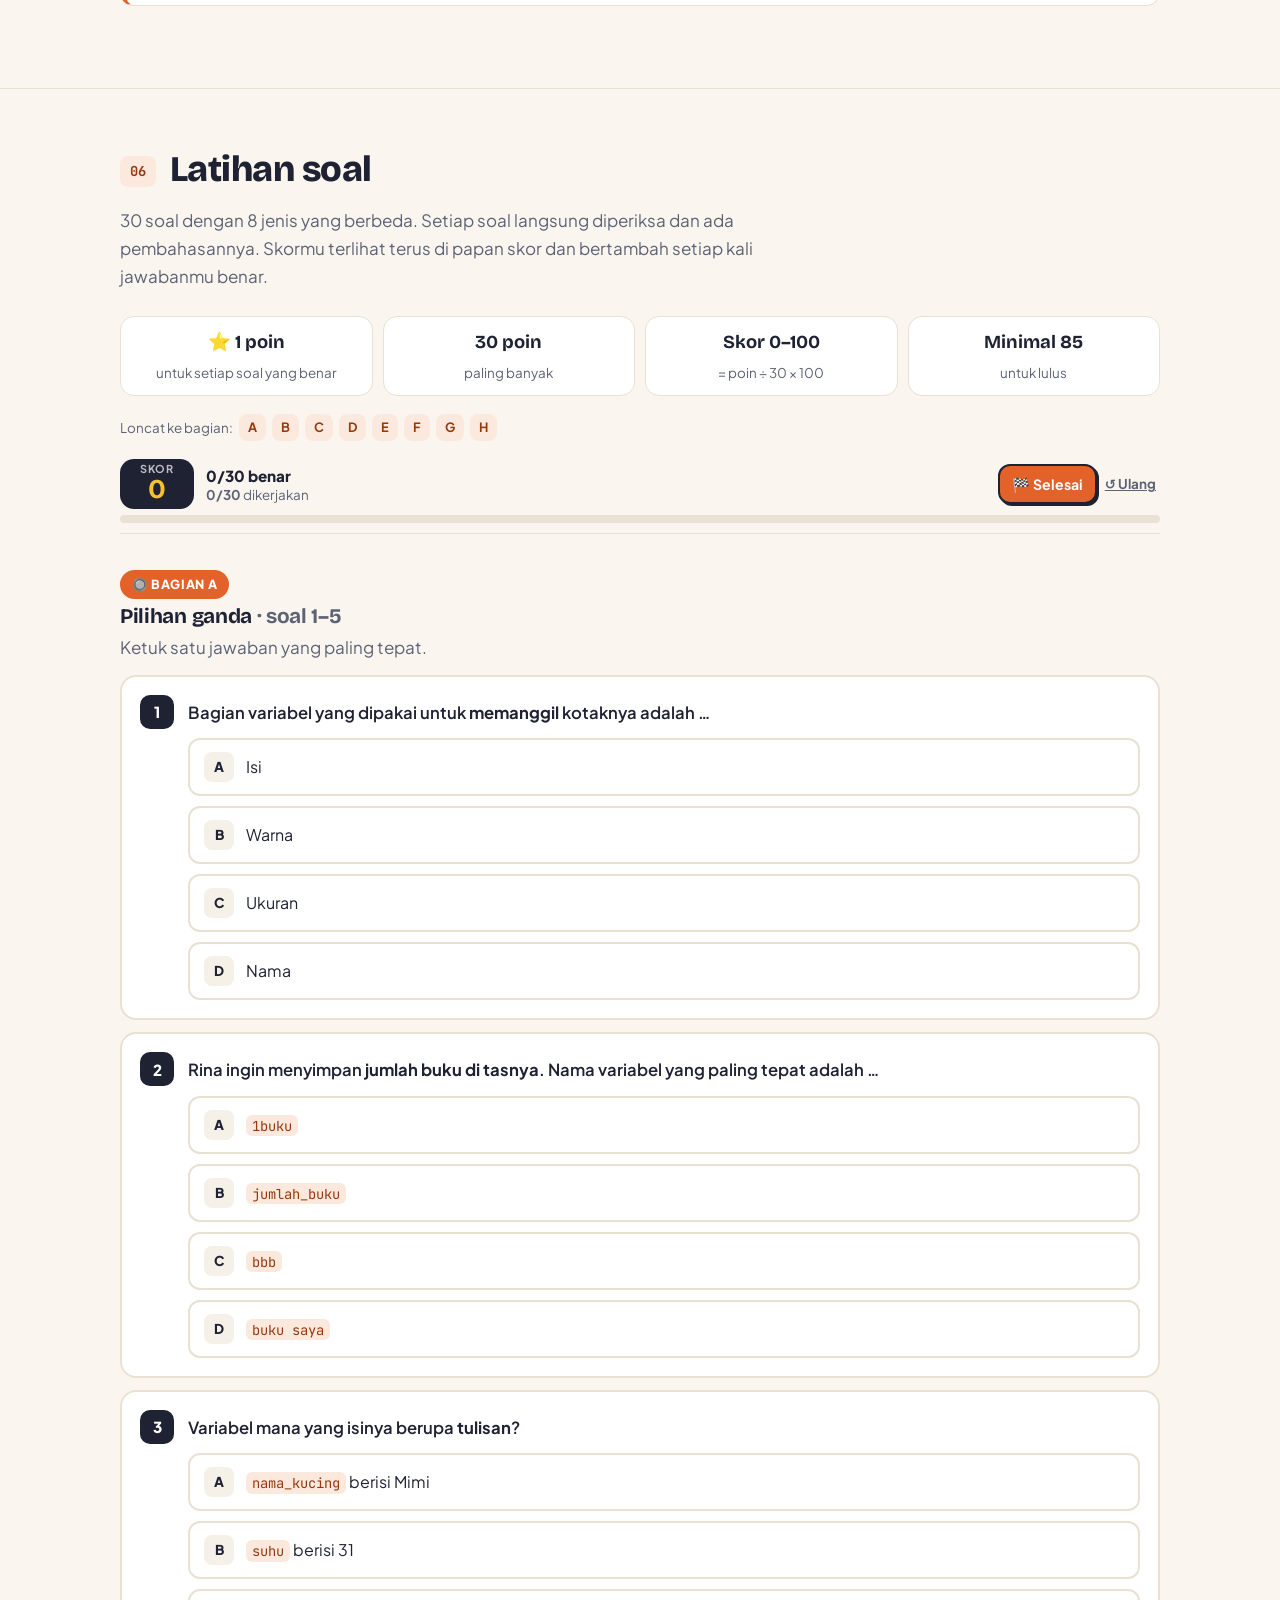
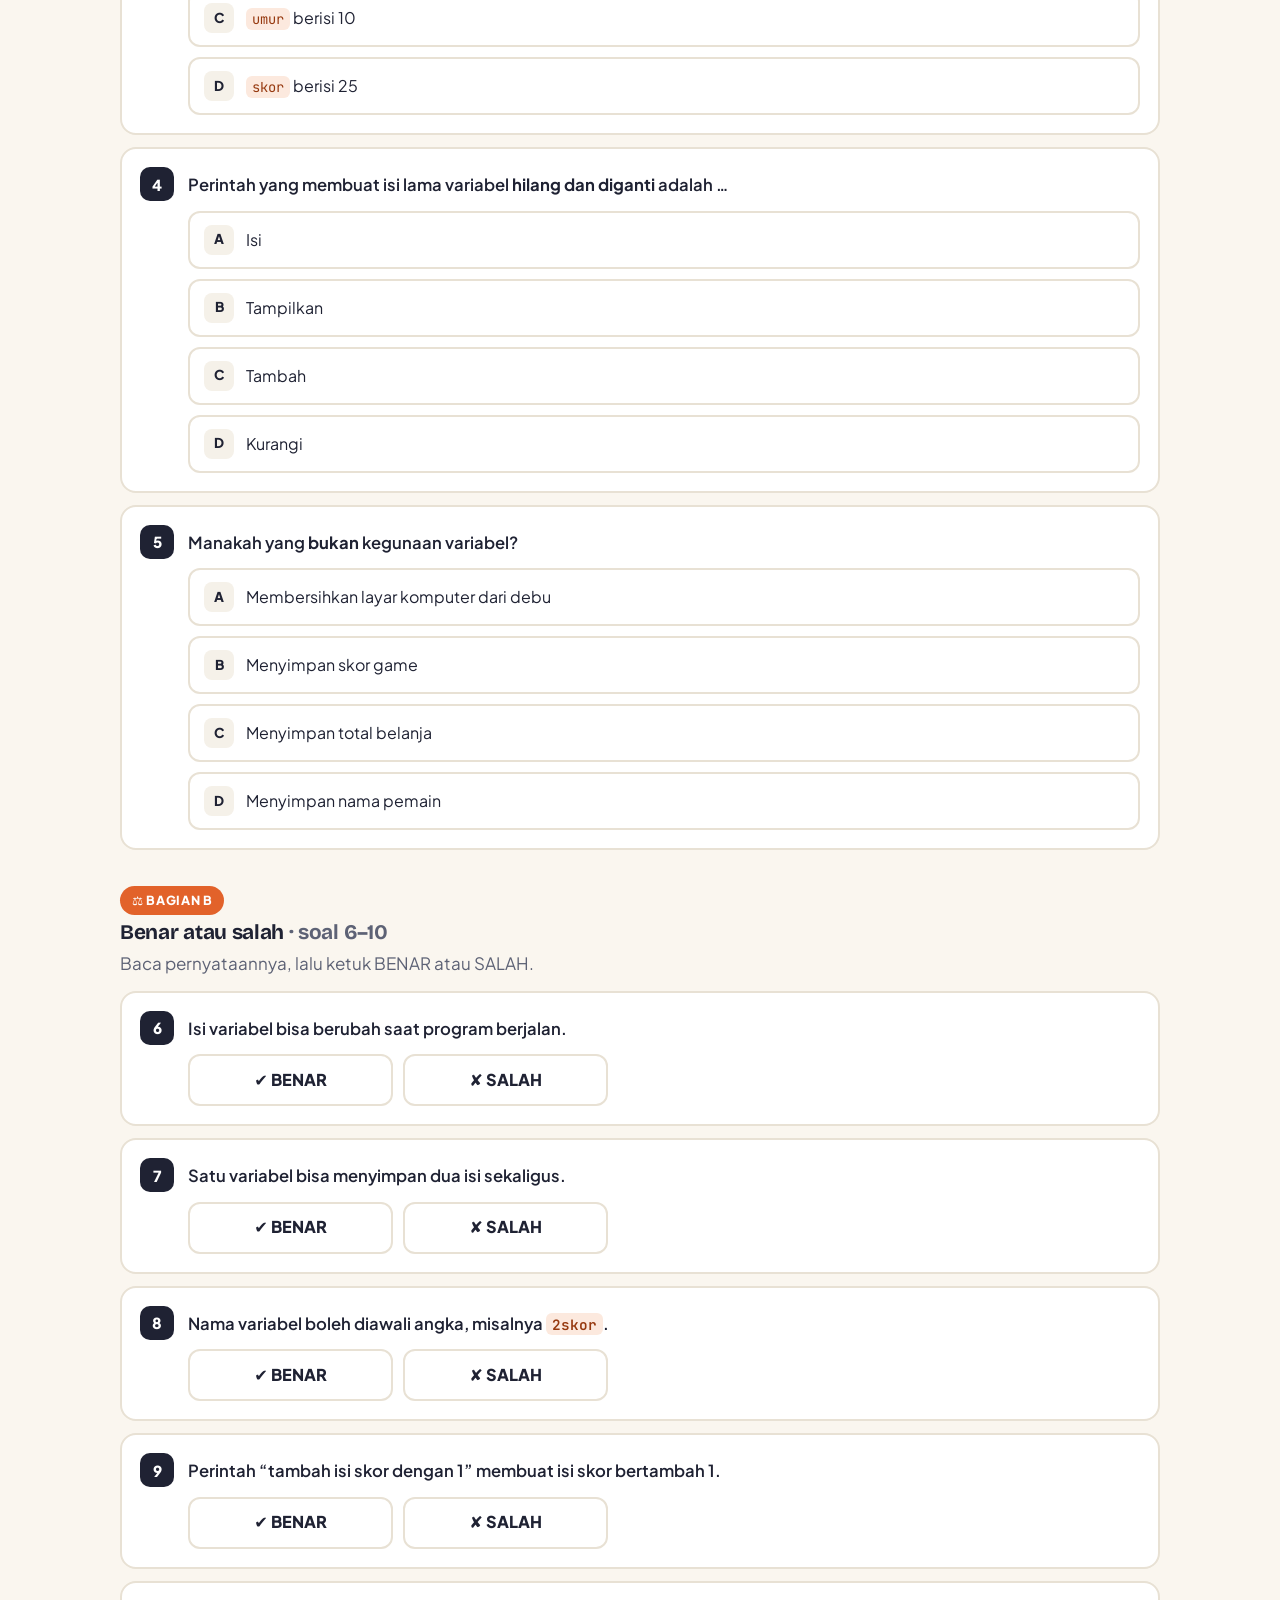
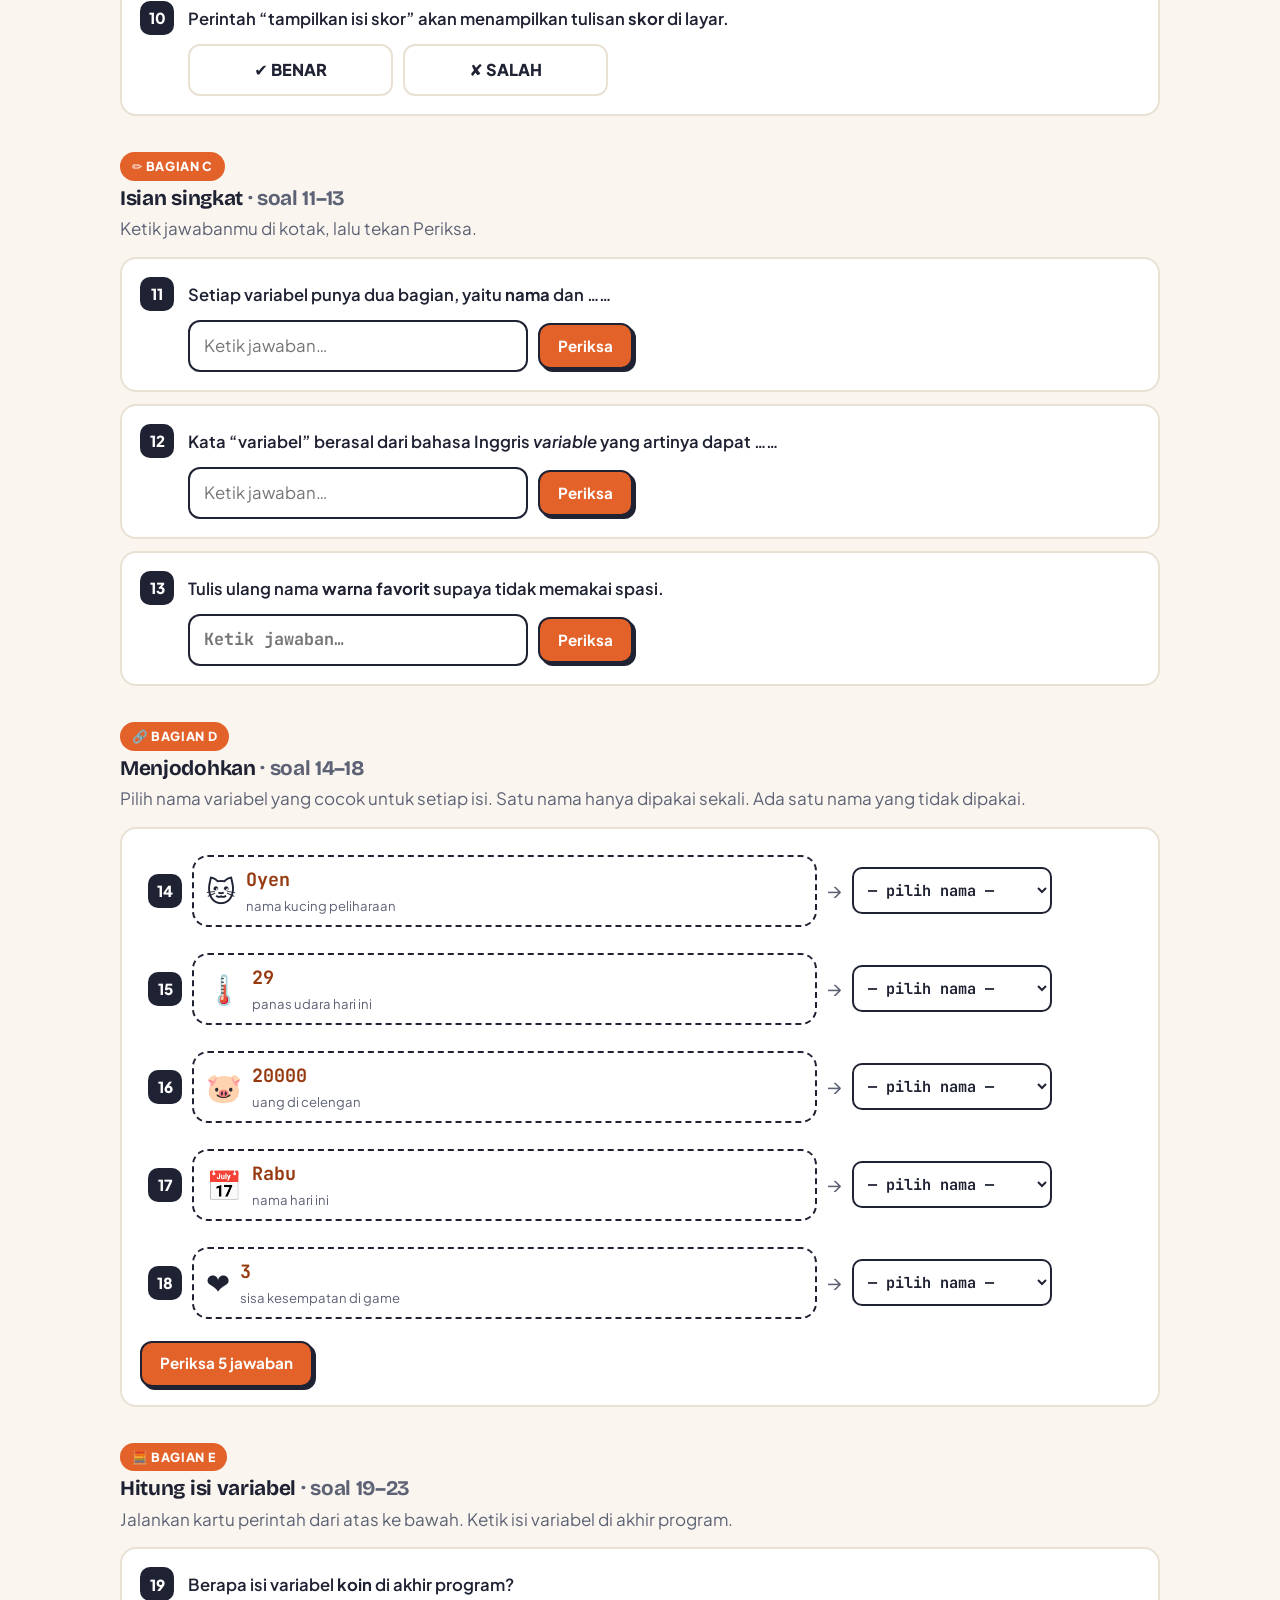
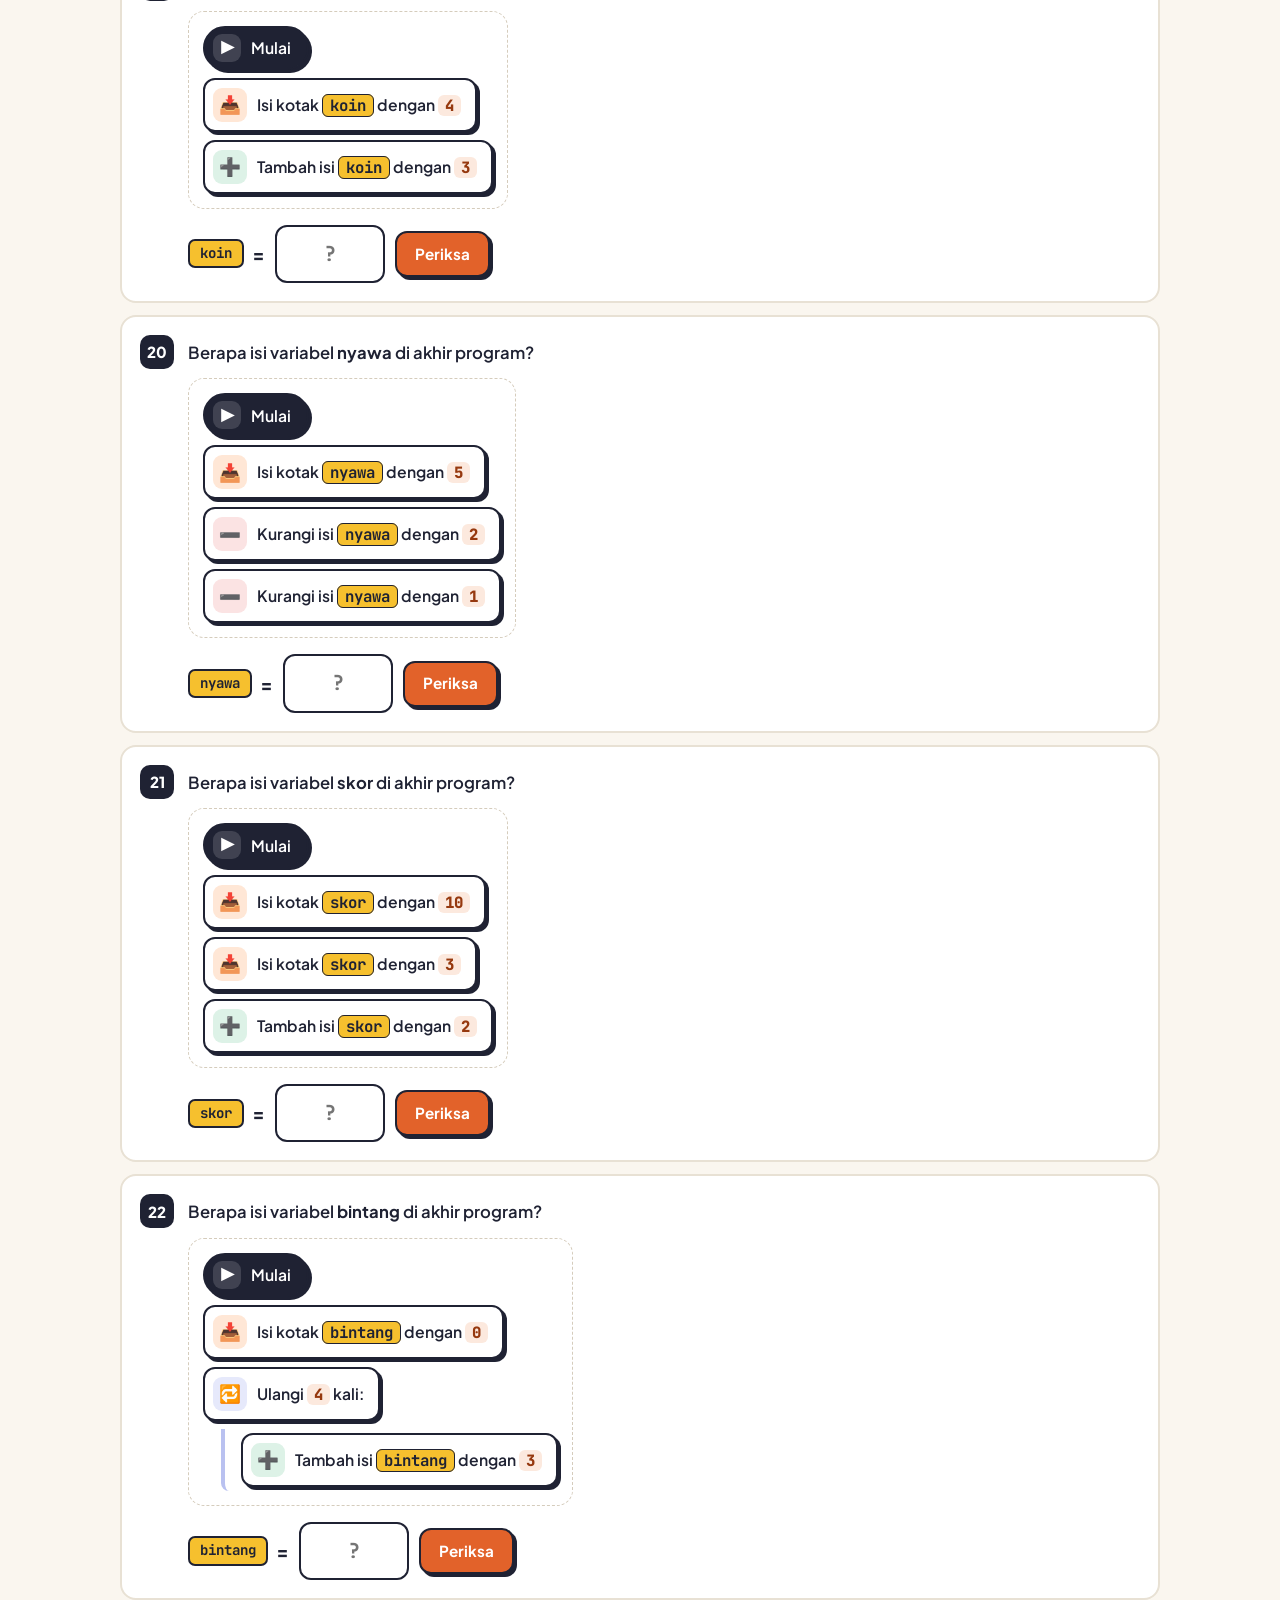
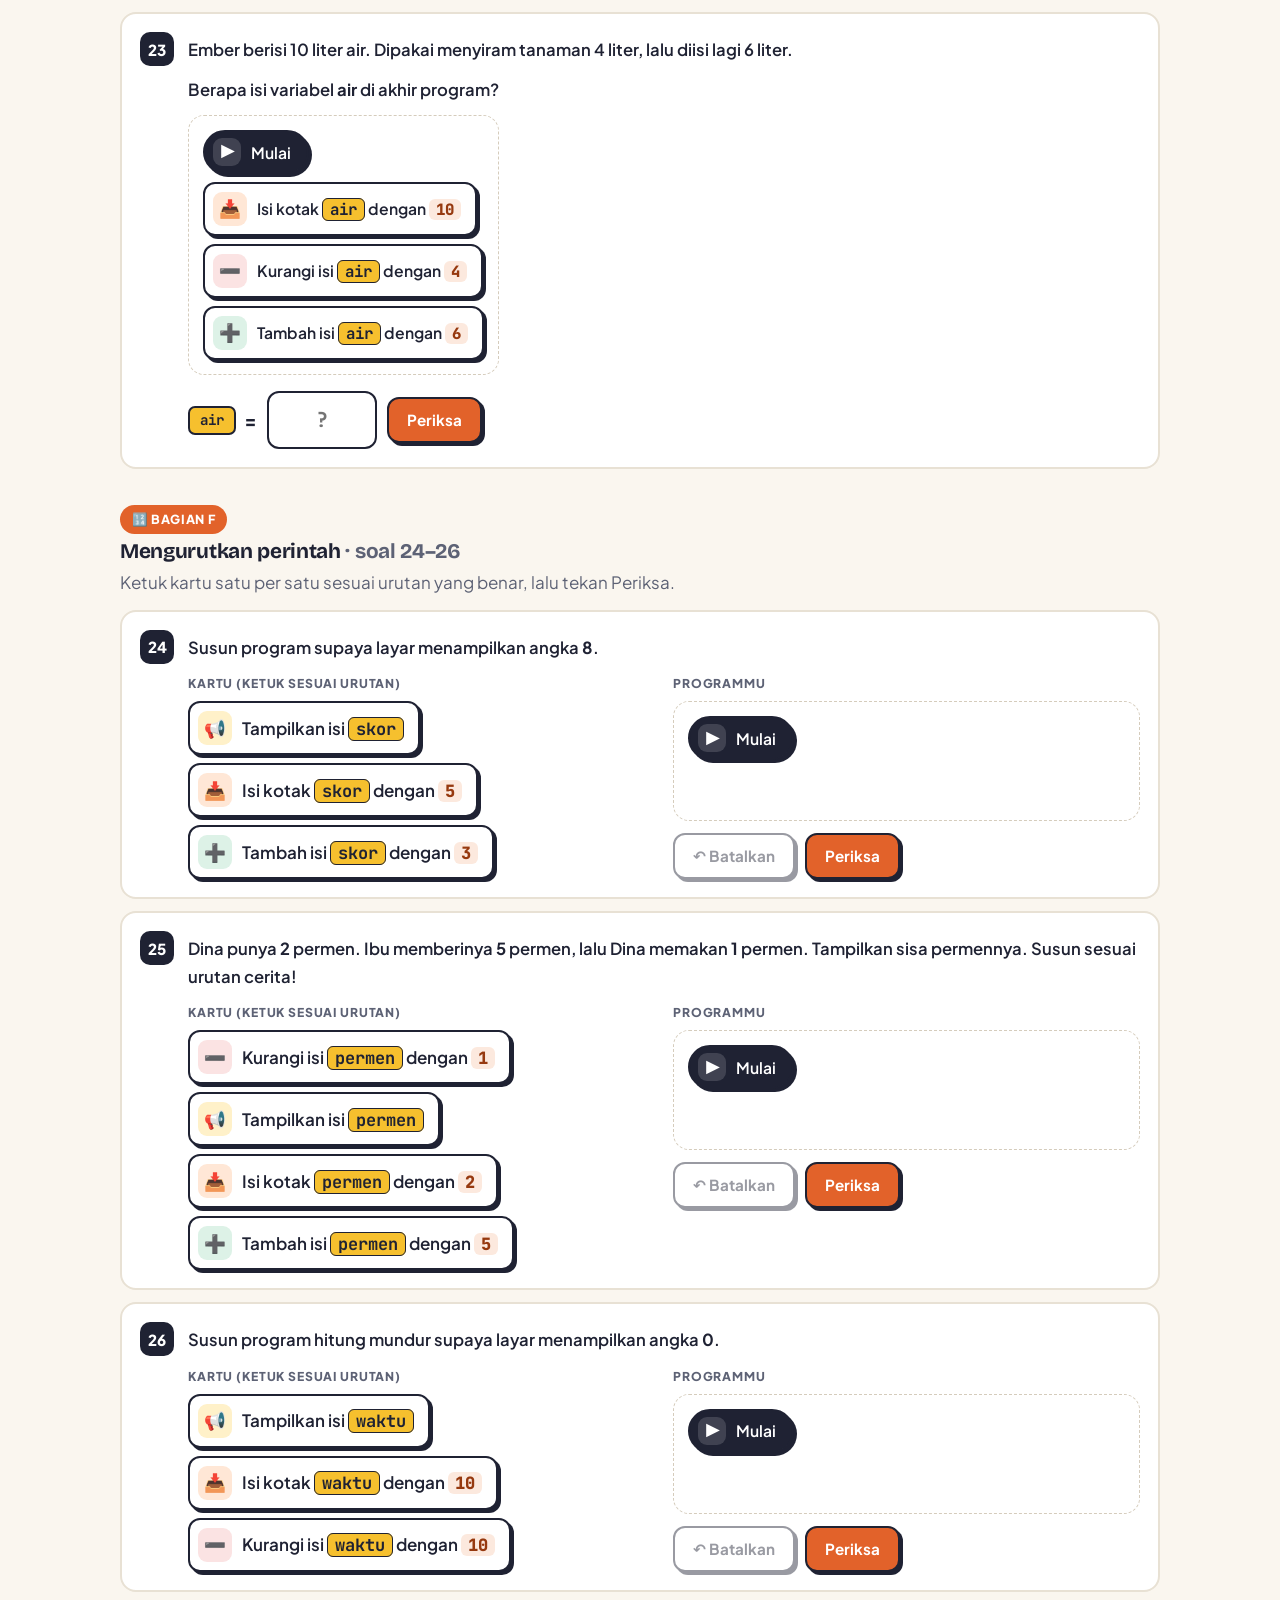
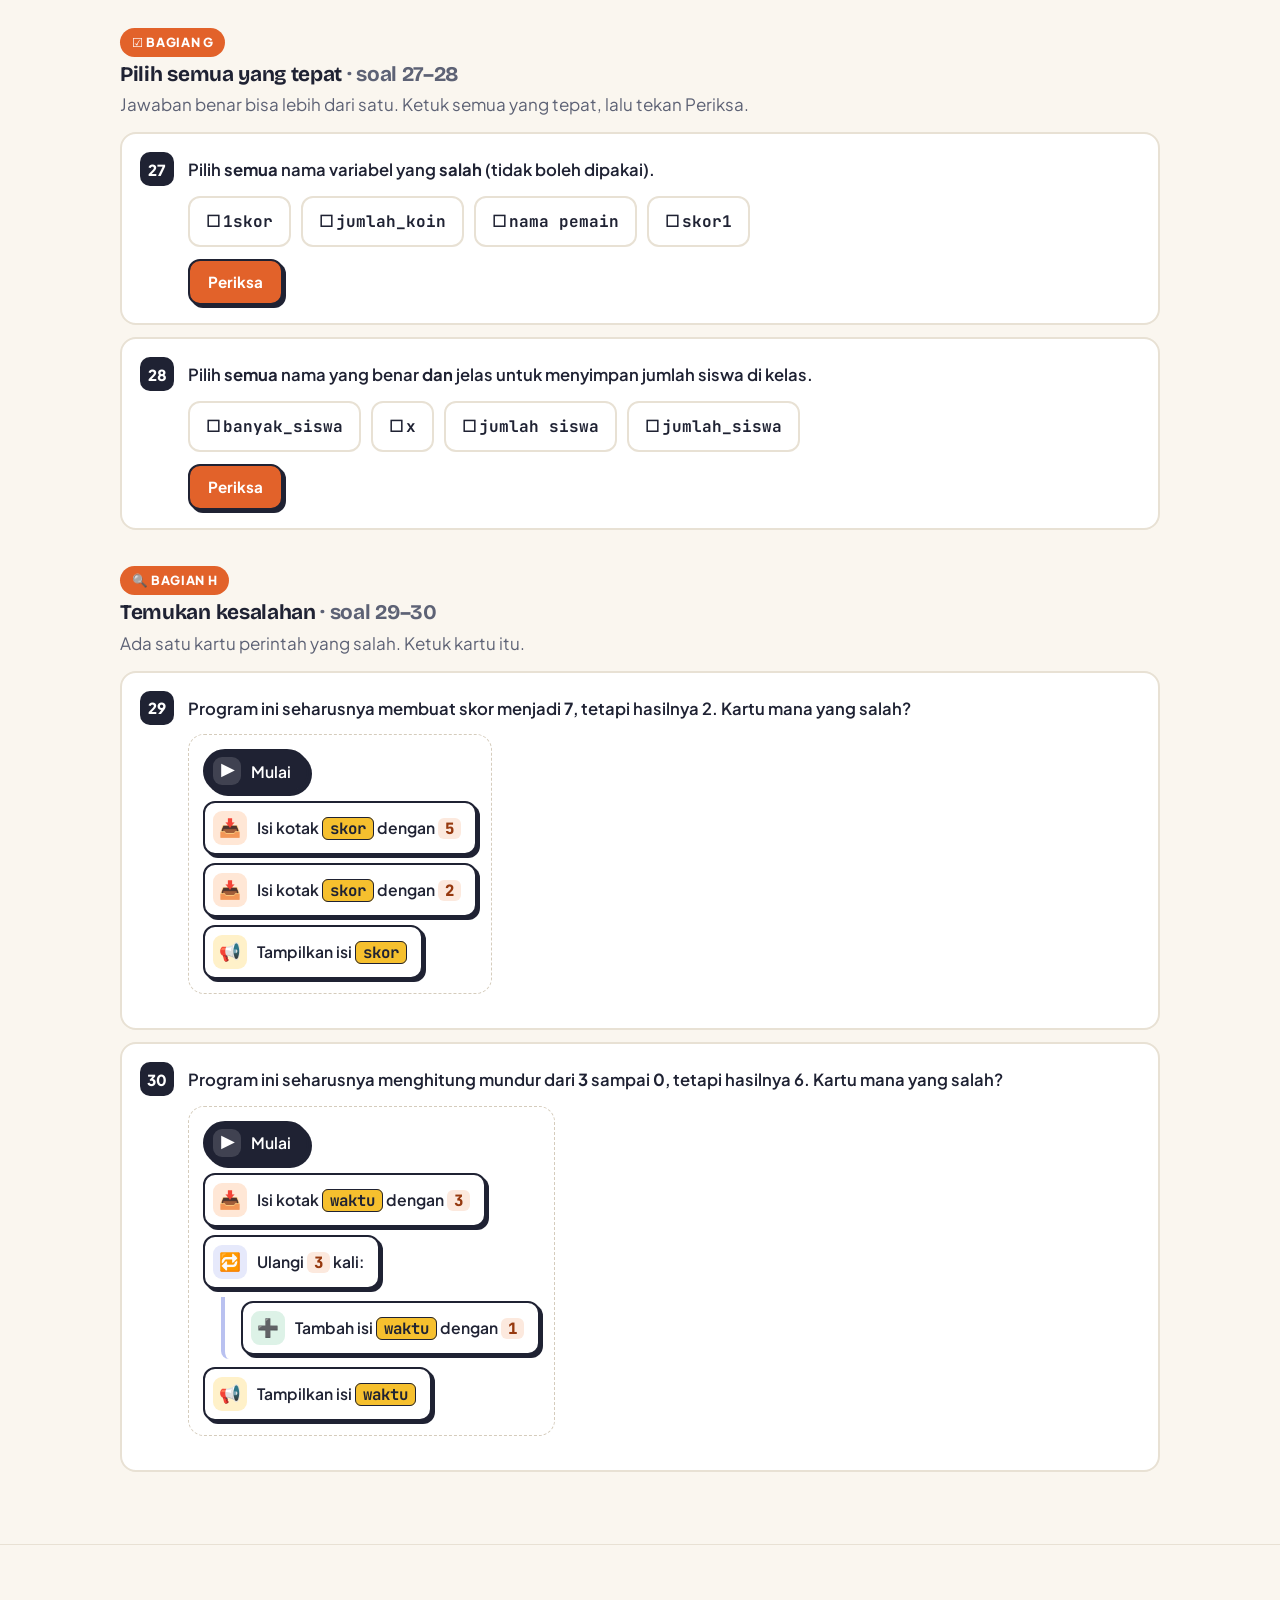
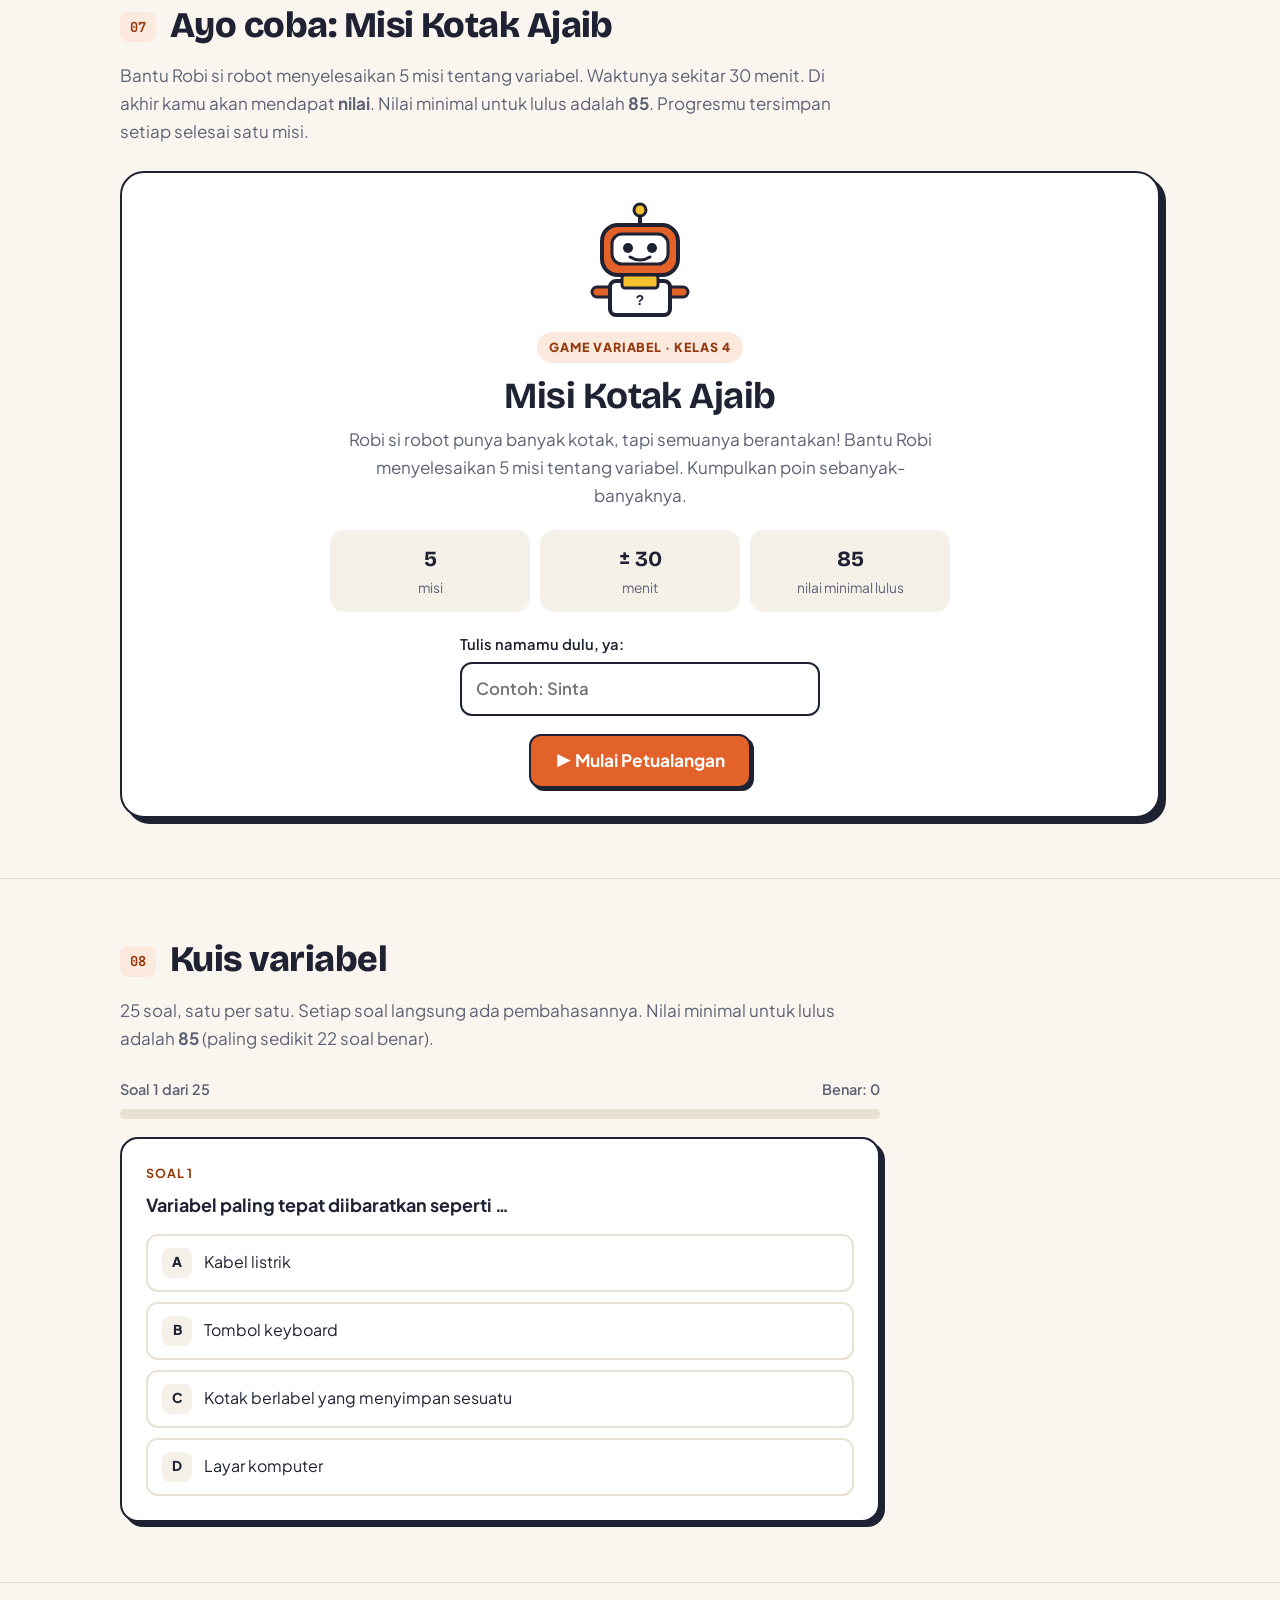
==== commit 0709fd82: "Add files via upload" ====
--- a/kelas-4.html
+++ b/kelas-4.html
@@ -424,6 +424,7 @@
 <script src="script.js"></script>
 <script src="game-engine.js"></script>
 <script src="game4.js"></script>
+<script src="latihan-engine.js"></script>
 <script src="latihan4.js"></script>
 </body>
 </html>
--- a/style.css
+++ b/style.css
@@ -748,3 +748,39 @@
 .lat-q.is-skip, .match-row.is-skip { opacity: .55; border-style: dashed; }
 .score-calc { display: flex; flex-wrap: wrap; justify-content: center; gap: 6px 18px; margin: 4px 0 12px; color: rgba(255,255,255,.85); font-size: .95rem; }
 .score-calc b { color: #fff; }
+
+/* Latihan kelas 6: jenis soal flowchart */
+.lat-split { display: grid; grid-template-columns: minmax(0, 1fr) minmax(0, 1fr); gap: 18px; align-items: start; }
+@media (max-width: 760px) { .lat-split { grid-template-columns: minmax(0, 1fr); } }
+.lat-q .flow-box { margin-bottom: 12px; }
+.mono-txt { font-family: "JetBrains Mono", monospace; font-weight: 700; }
+.tbl-latihan { margin: 0 0 12px; }
+.tbl-latihan th, .tbl-latihan td { padding: 8px 10px; text-align: center; font-family: "JetBrains Mono", monospace; font-weight: 700; }
+.tbl-latihan th { font-family: "Plus Jakarta Sans", sans-serif; }
+.tbl-in { font: inherit; font-family: "JetBrains Mono", monospace; font-weight: 700; width: 92px; max-width: 100%; text-align: center; padding: 7px 6px; border: 2px solid var(--ink); border-radius: 8px; background: #fff; color: var(--ink); }
+select.tbl-in { width: 100px; }
+.tbl-in.is-correct { border-color: var(--ok); background: var(--ok-soft); }
+.tbl-in.is-wrong { border-color: var(--bad); background: var(--bad-soft); }
+.tbl-fix { display: block; font-size: .78rem; color: #17603F; margin-top: 2px; }
+.match-shape { display: flex; justify-content: flex-start; }
+.match-shape .flow-mini { width: 200px; max-width: 100%; }
+.flow-box.in-fb { margin-top: 10px; background: #fff; }
+.salah-flow .fn.pickable { cursor: pointer; }
+.salah-flow .fn.pickable:hover > rect, .salah-flow .fn.pickable:hover > polygon,
+.salah-flow .fn.pickable:focus-visible > rect, .salah-flow .fn.pickable:focus-visible > polygon { stroke-width: 4; fill: #FFF6D6; }
+.salah-flow .fn:focus { outline: none; }
+.fn.is-correct > rect, .fn.is-correct > polygon { fill: var(--ok-soft); stroke: var(--ok); stroke-width: 4; }
+.fn.is-wrong > rect, .fn.is-wrong > polygon { fill: var(--bad-soft); stroke: var(--bad); stroke-width: 4; }
+.lat-q .cards .step-card { font-size: .9rem; }
+@media (max-width: 520px) {
+  .tbl-latihan th, .tbl-latihan td { padding: 7px 4px; font-size: .84rem; }
+  .tbl-latihan th { font-size: .66rem; letter-spacing: .03em; white-space: normal; }
+  .tbl-in { width: 68px; padding: 6px 3px; font-size: .9rem; }
+  select.tbl-in { width: 74px; }
+}
+@media (max-width: 420px) {
+  .lat-q > .lat-head { flex-direction: column; gap: 8px; }
+  .tbl-in { width: 60px; }
+  select.tbl-in { width: 70px; }
+}
+@media (max-width: 420px) { .lat-q > .lat-head > .lat-main { align-self: stretch; width: 100%; } }
